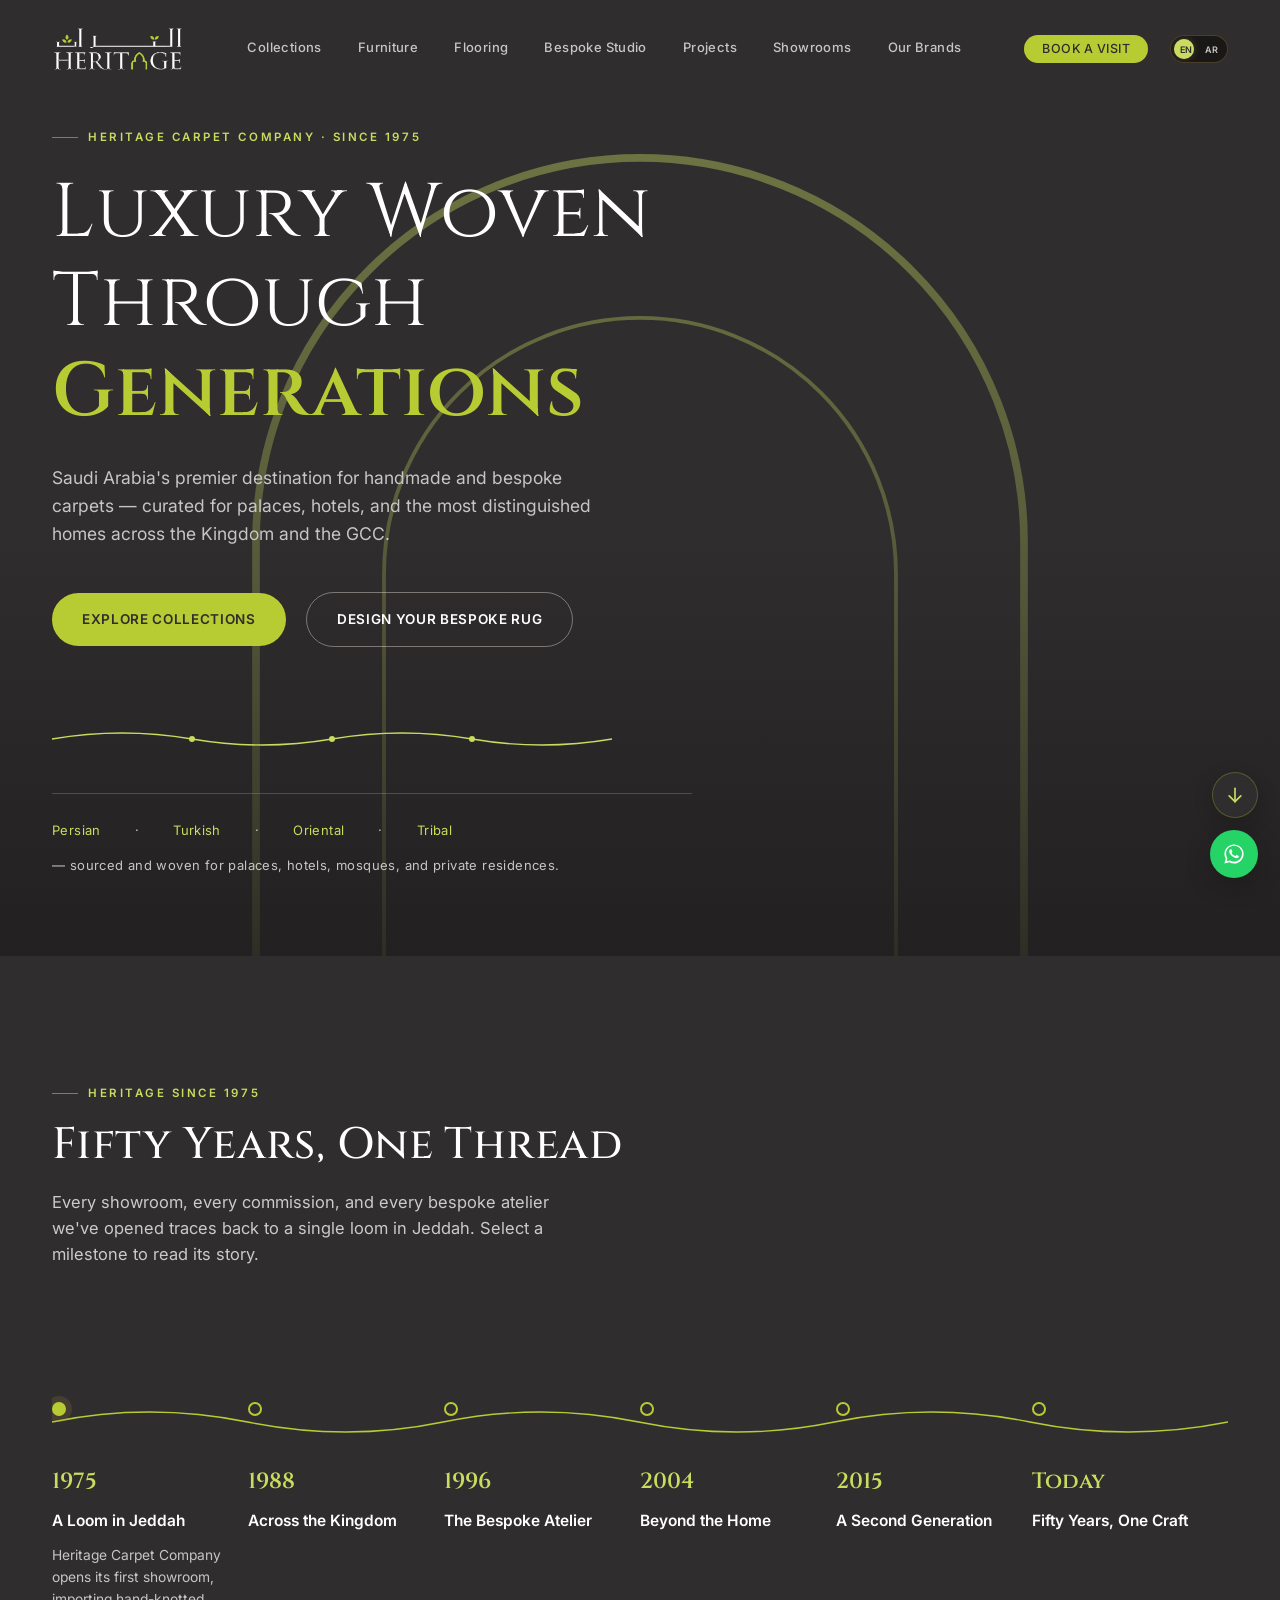
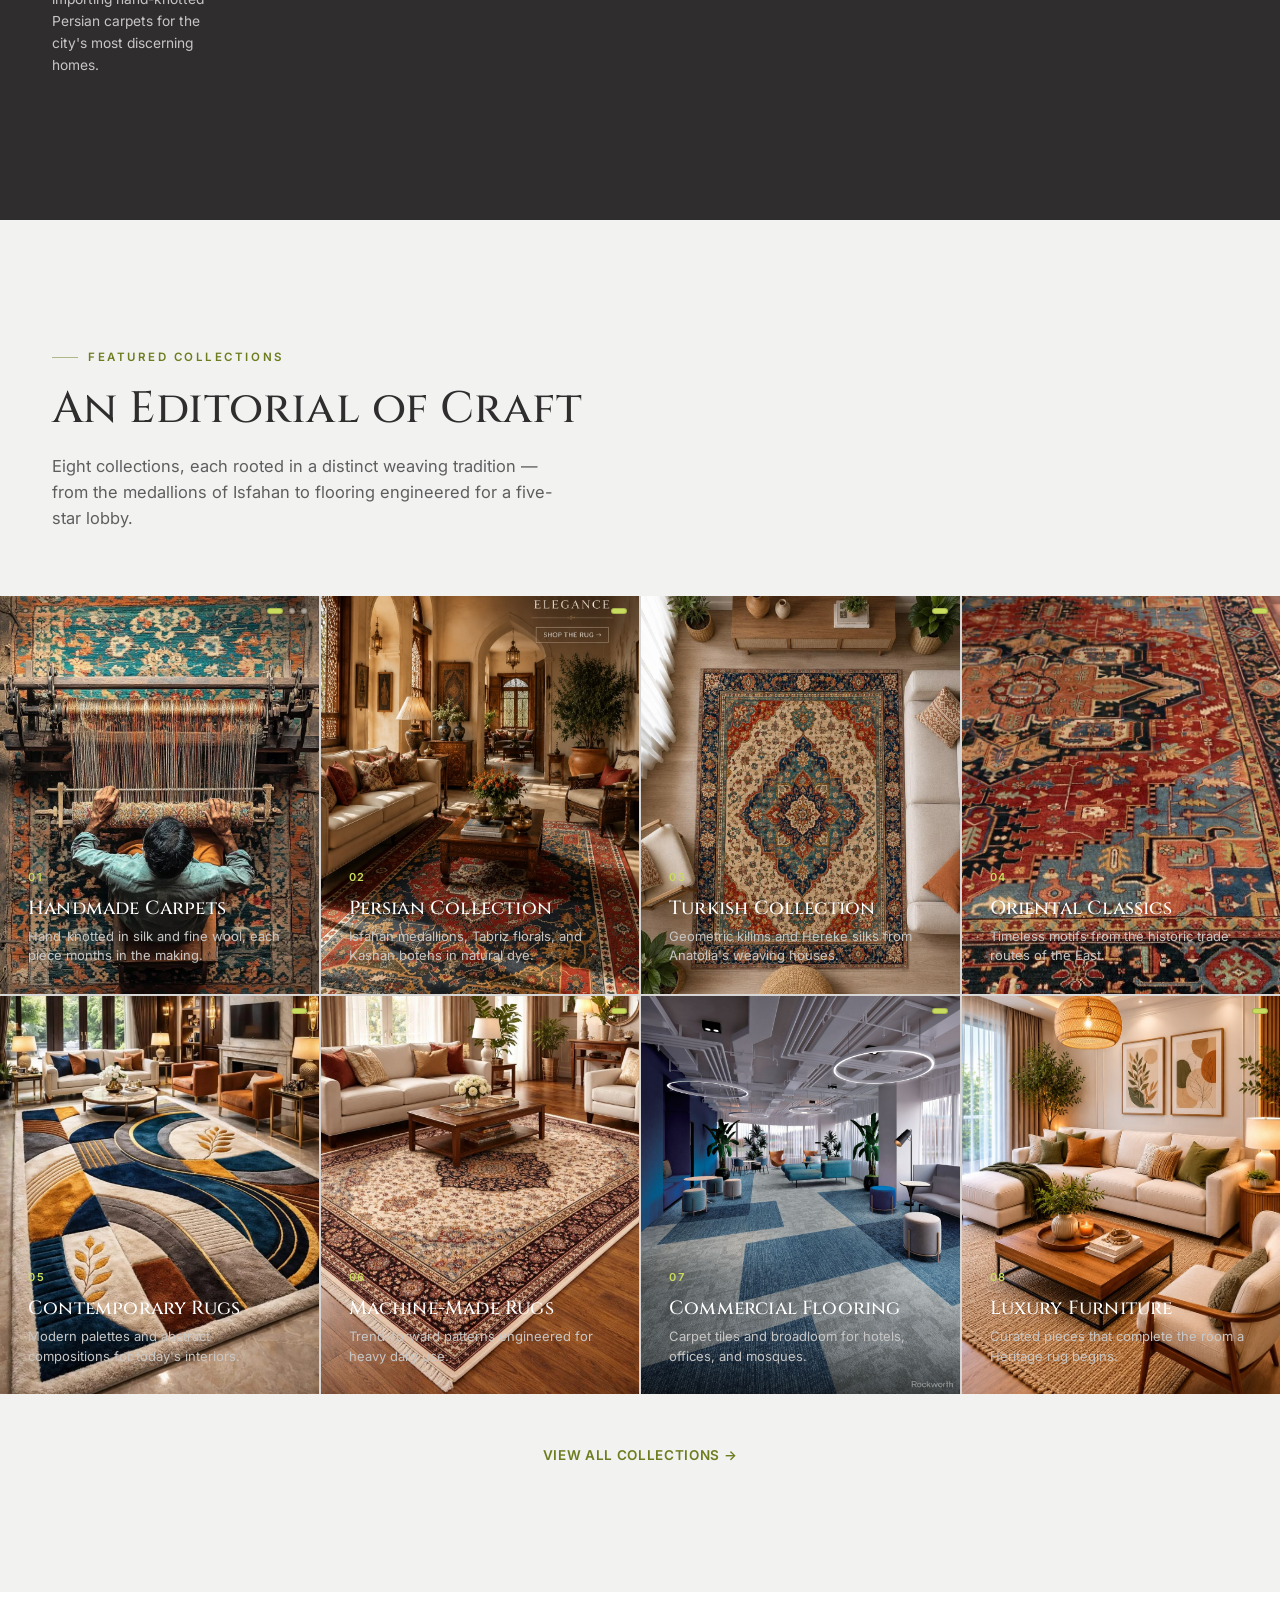
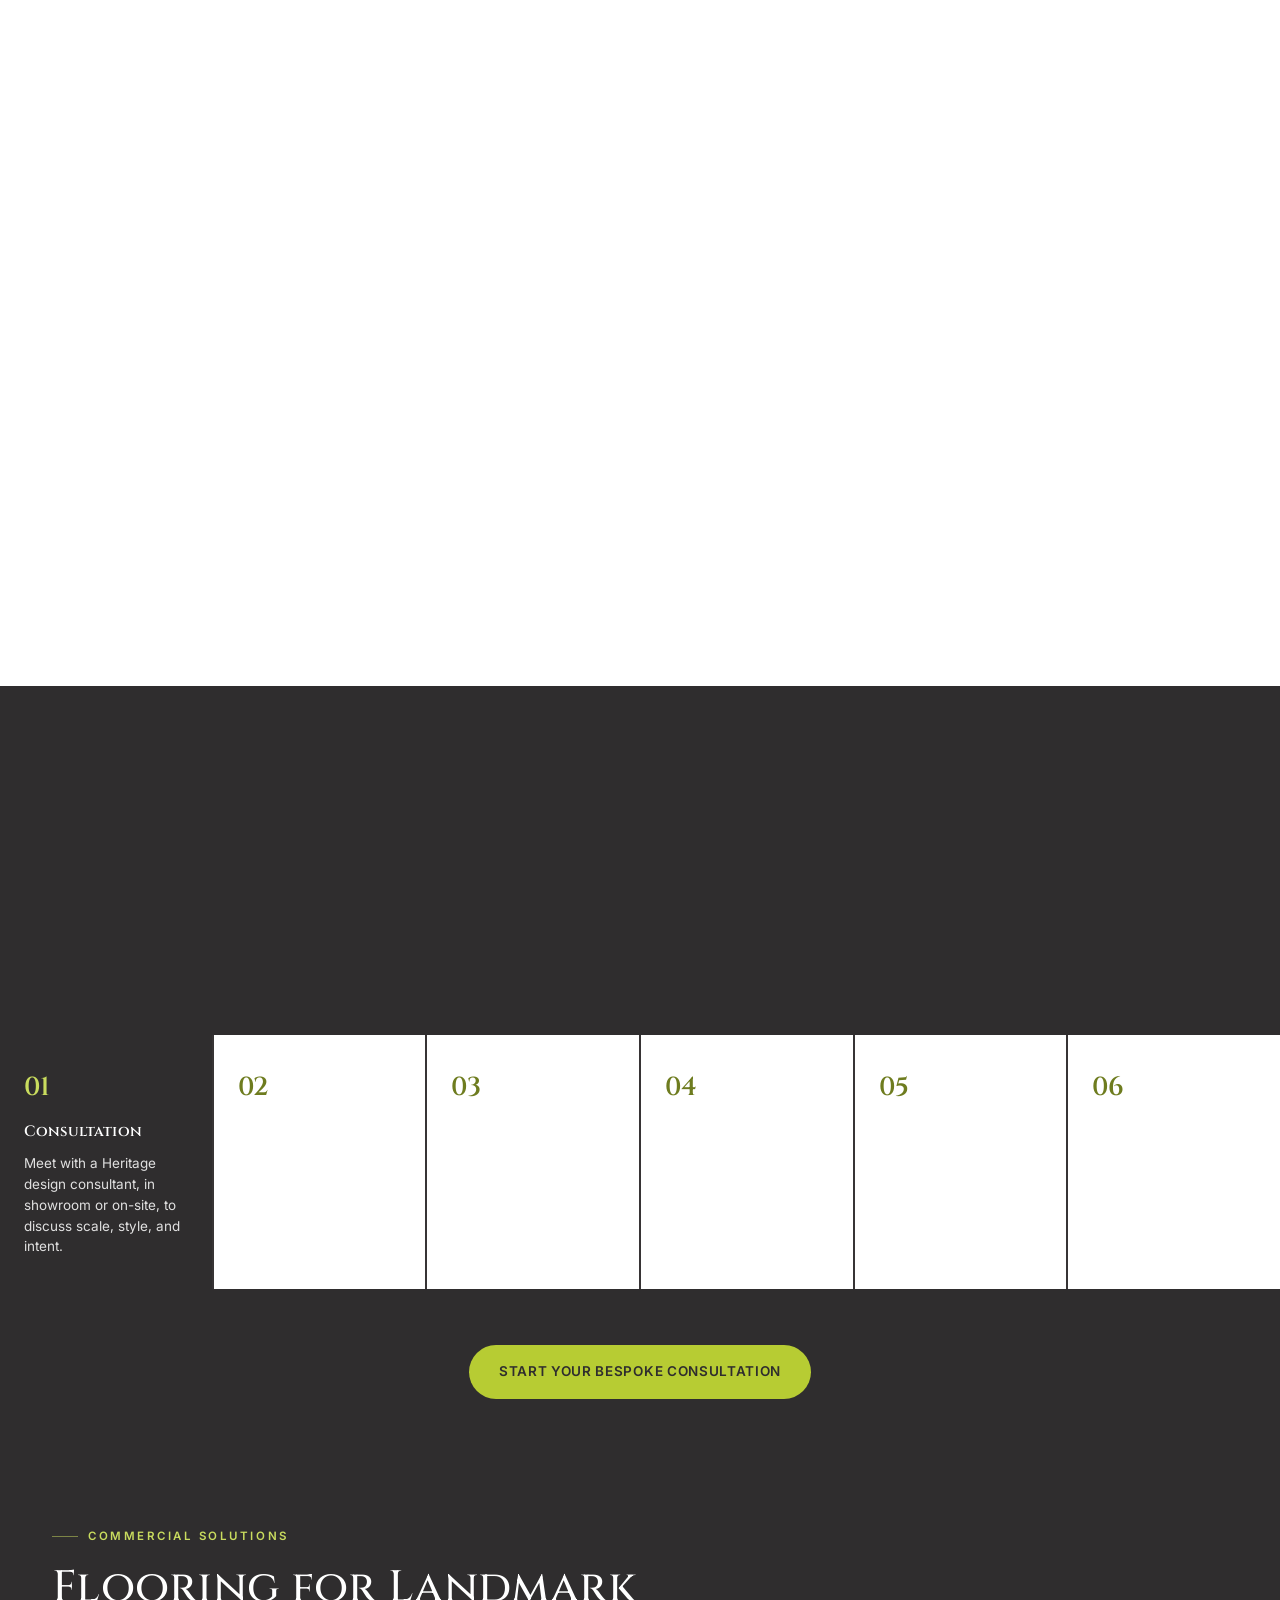
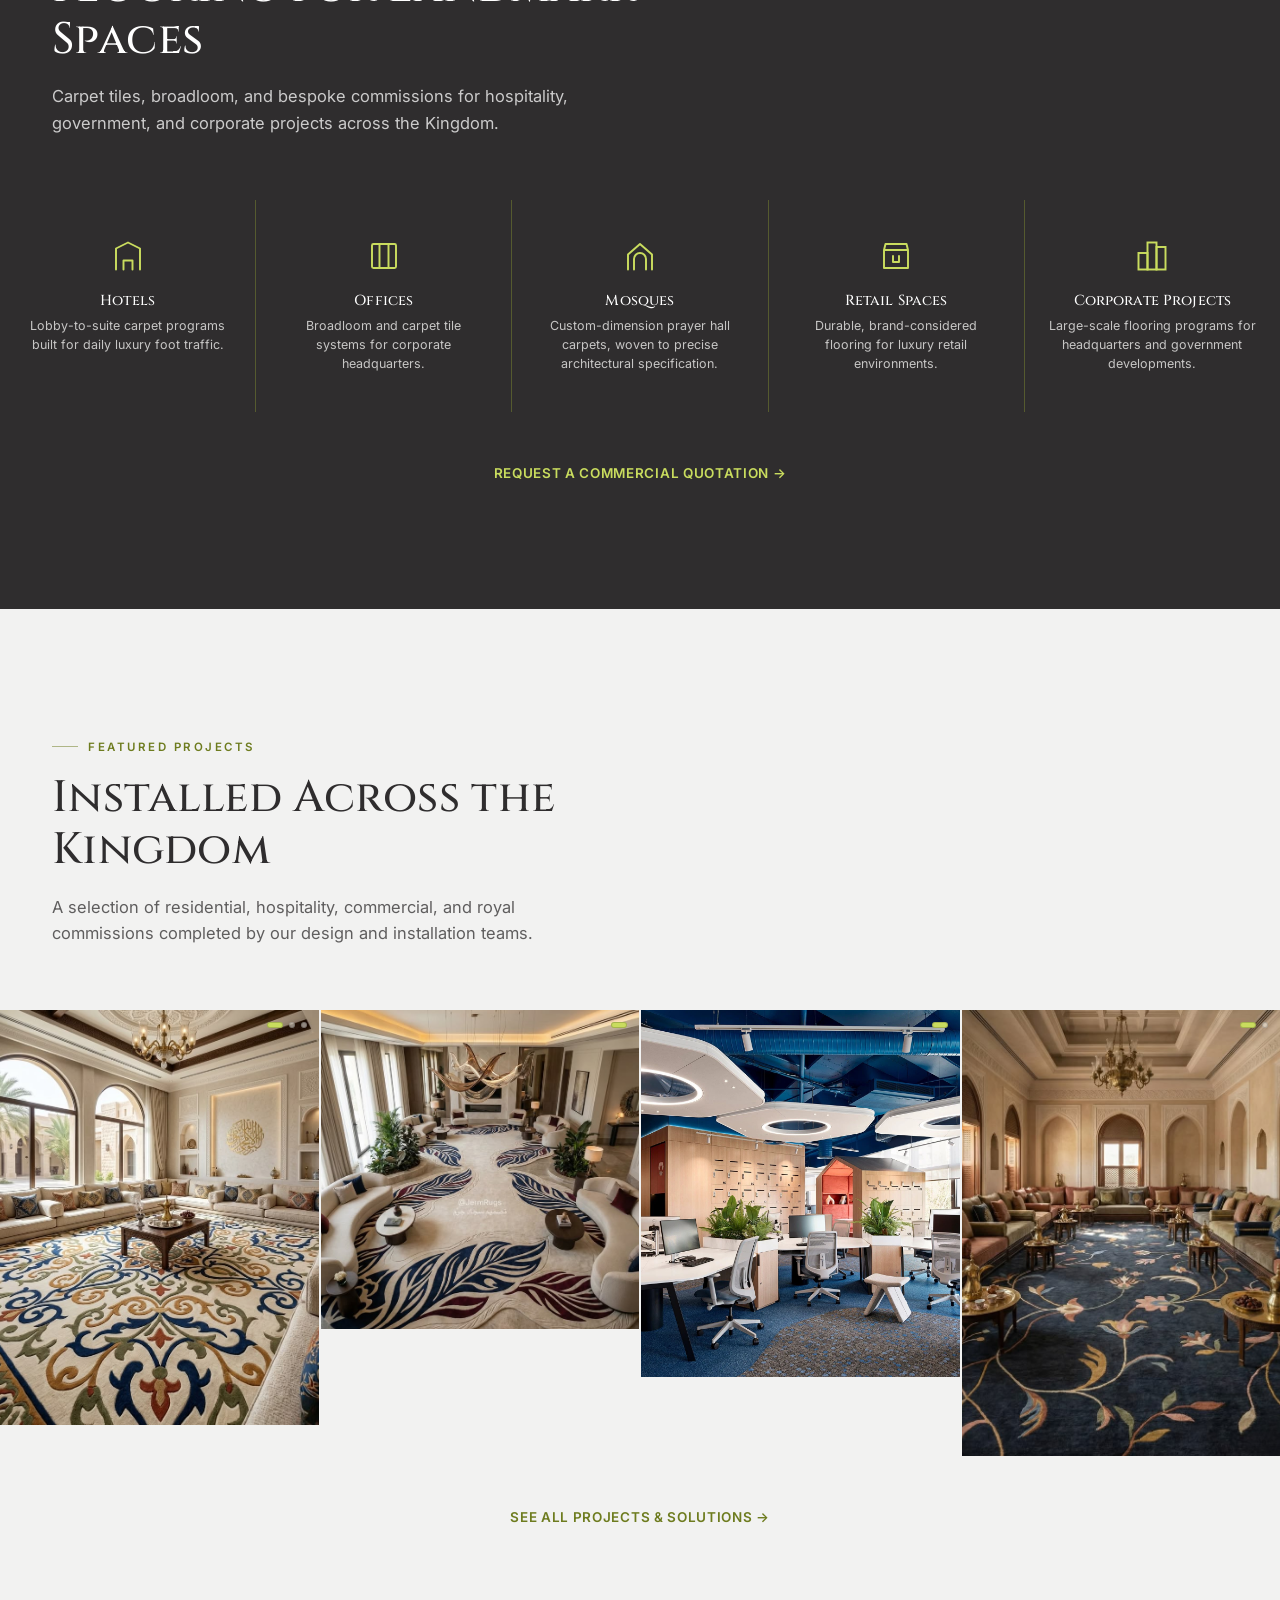
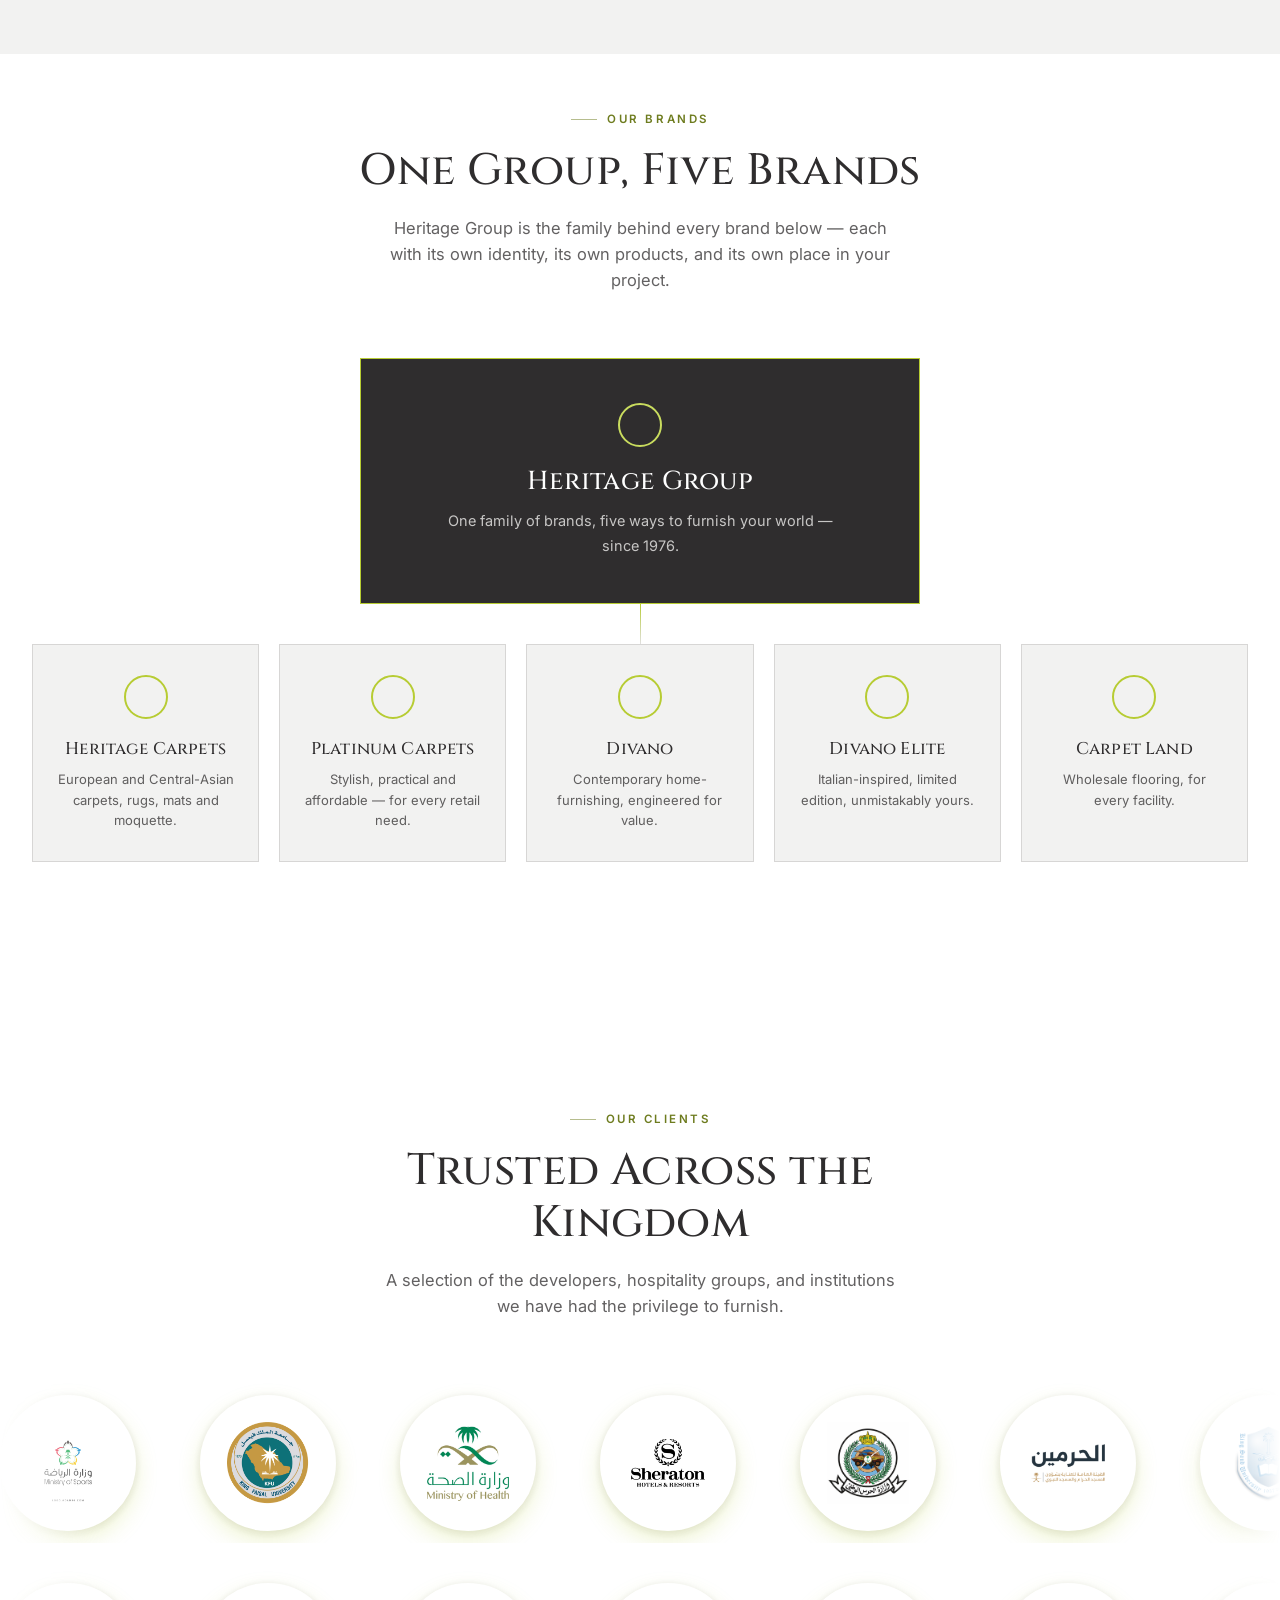
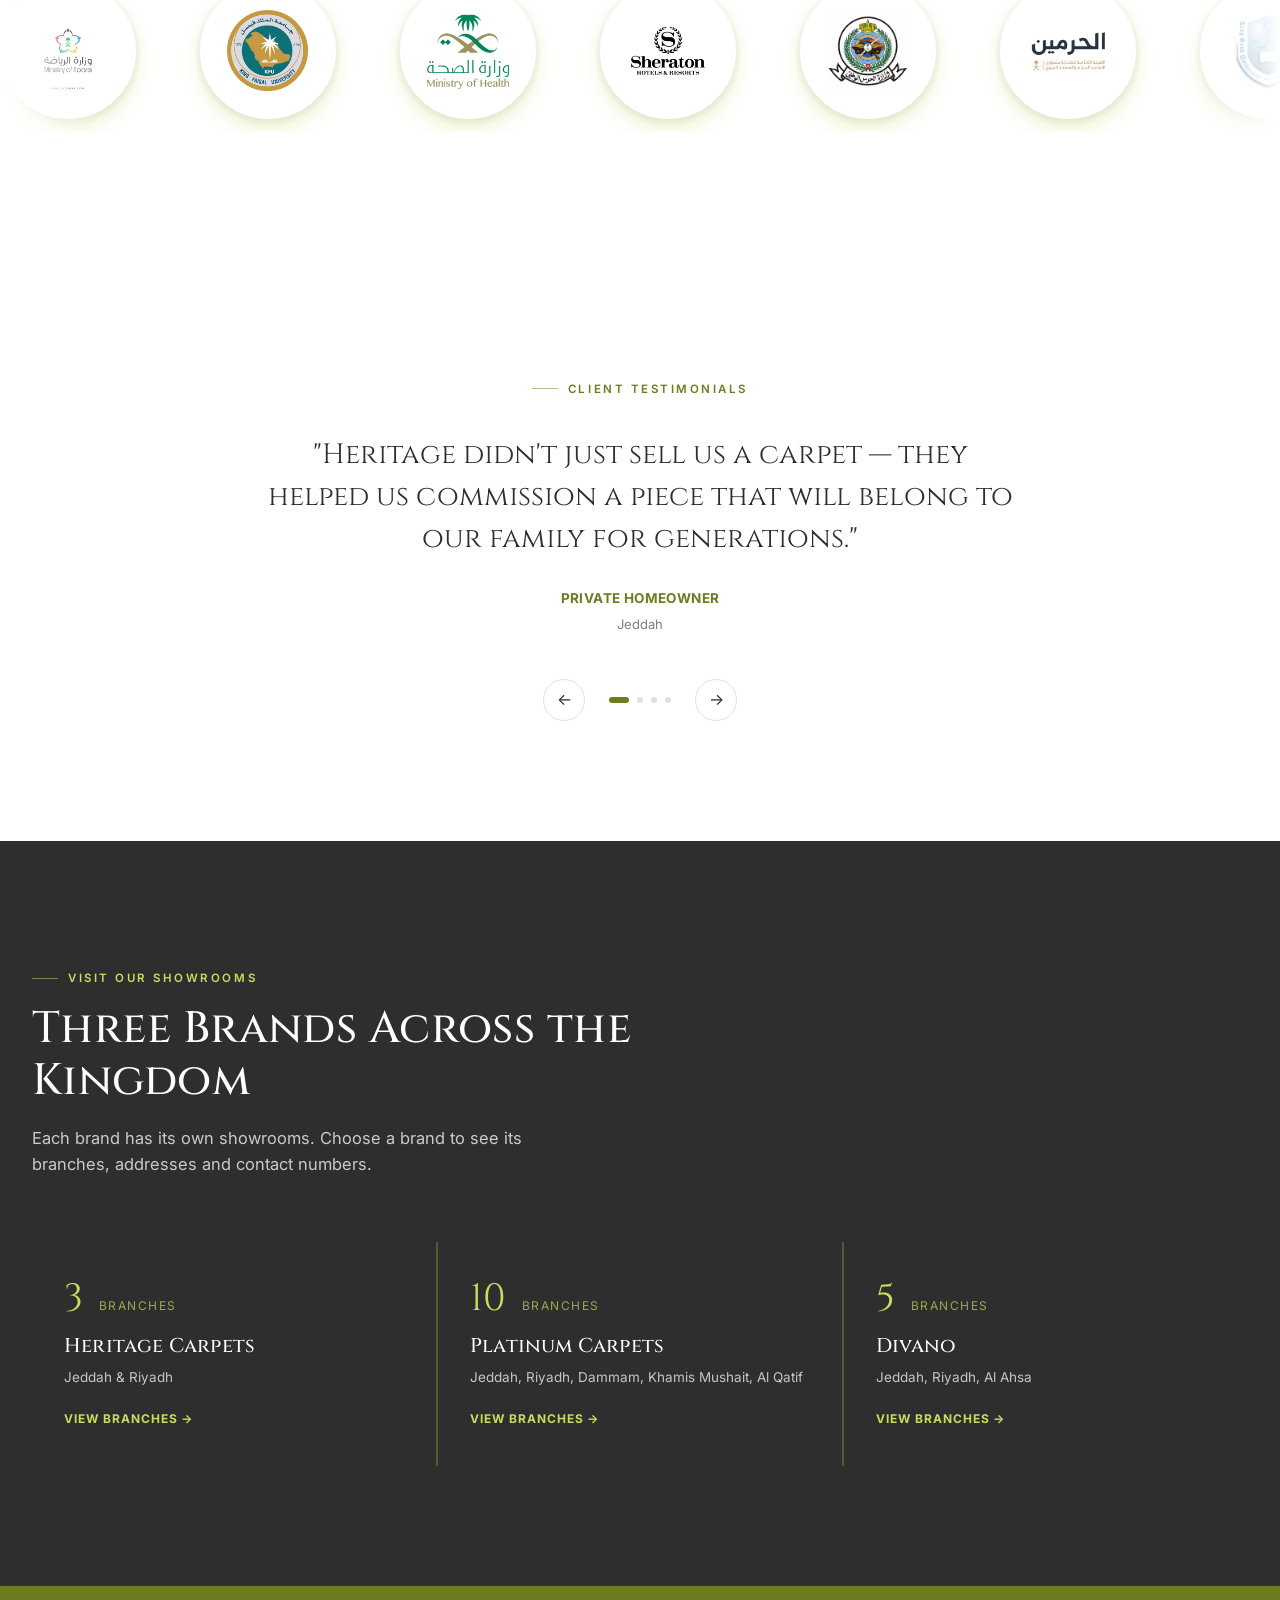
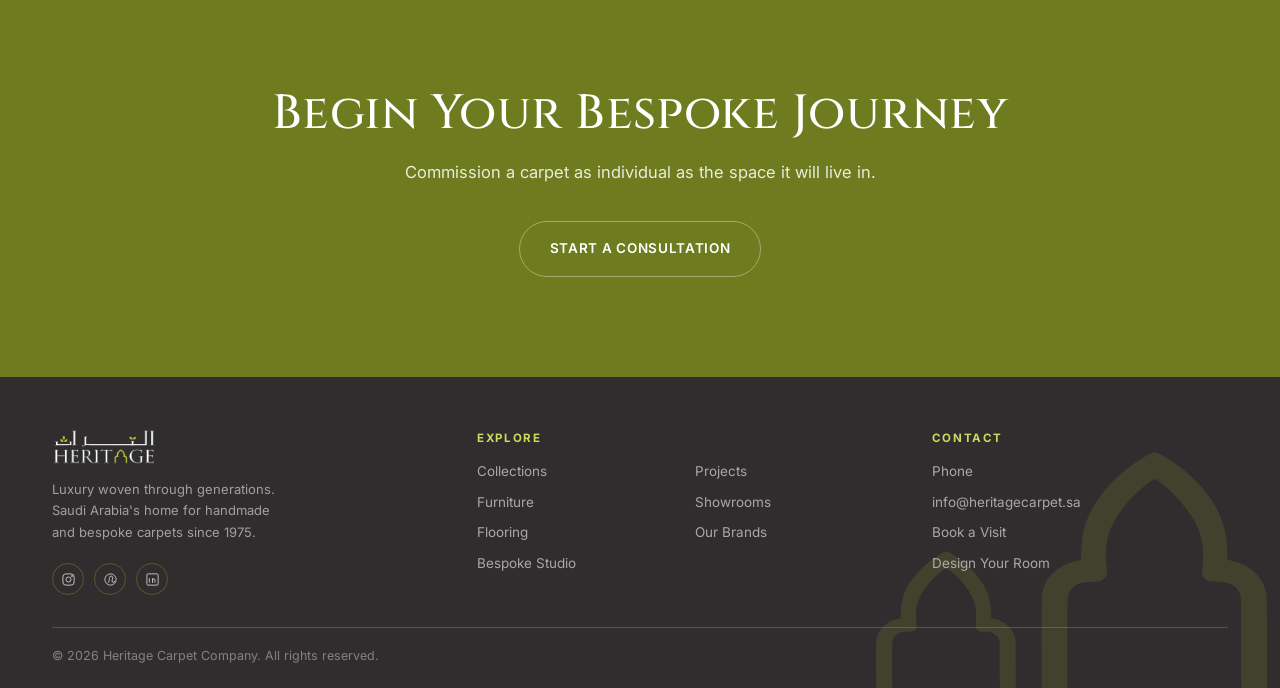
==== index.html @ cfc2ed75 "Add files via upload" ====
<!DOCTYPE html>
<html lang="en" dir="ltr" data-title-en="Heritage Carpet Company — Luxury Woven Through Generations" data-title-ar="شركة التراث للسجاد — فخامة منسوجة عبر الأجيال">
<head>
<meta charset="UTF-8">
<meta name="viewport" content="width=device-width, initial-scale=1.0">
<title>Heritage Carpet Company — Luxury Woven Through Generations</title>
<link rel="preconnect" href="https://fonts.googleapis.com">
<link rel="preconnect" href="https://fonts.gstatic.com" crossorigin>
<link href="https://fonts.googleapis.com/css2?family=Fraunces:ital,opsz,wght@0,9..144,300;0,9..144,400;0,9..144,500;0,9..144,600;1,9..144,400;1,9..144,500&family=Inter:wght@400;500;600;700&family=Amiri:wght@400;700&family=Tajawal:wght@400;500;700;800&display=swap" rel="stylesheet">
<link rel="stylesheet" href="css/style.css">
</head>
<body>

<div class="lang-block" data-lang="en" dir="ltr">
<!-- ============ NAV ============ -->
<nav class="nav" data-role="nav">
  <div class="container">
    <a href="index.html" class="nav-logo">
      <img class="logo-img" src="Assets/Heritage.png" alt="Heritage Carpet Company"><span class="logo-fallback-text">Heritage</span>
    </a>
    <div class="nav-links">
      <a href="collections.html">Collections</a>
      <a href="furniture.html">Furniture</a>
      <a href="flooring.html">Flooring</a>
      <a href="bespoke.html">Bespoke Studio</a>
      <a href="projects.html">Projects</a>
      <a href="locations.html">Showrooms</a>
      <a href="brands.html">Our Brands</a>
    </div>
    <div class="nav-right">
      <a href="visit.html" class="btn btn-fill nav-cta">Book a Visit</a>
      <button type="button" class="lang-toggle" data-lang-switch aria-label="Switch language"><span class="lang-option lang-en">EN</span><span class="lang-option lang-ar">AR</span><span class="lang-indicator"></span></button>
      <button class="hamburger" data-role="hamburger" aria-label="Menu"><span></span><span></span><span></span></button>
    </div>
  </div>
</nav>

<div class="mobile-menu" data-role="mobile-menu">
  <a href="collections.html">Collections</a>
  <a href="furniture.html">Furniture</a>
  <a href="flooring.html">Flooring</a>
  <a href="bespoke.html">Bespoke Studio</a>
  <a href="projects.html">Projects</a>
  <a href="locations.html">Showrooms</a>
  <a href="brands.html">Our Brands</a>
  <a href="visit.html" class="menu-cta">Book a Visit</a>
</div>

<!-- ============ HERO ============ -->
<header class="hero">
  <div class="hero-photo" data-role="hero-video"></div>
  <div class="hero-scrim"></div>
  <div class="hero-motif">
    <svg viewBox="0 0 400 400" fill="none">
      <circle cx="200" cy="200" r="190" stroke="#D4B876" stroke-width="0.6"/>
      <circle cx="200" cy="200" r="150" stroke="#D4B876" stroke-width="0.6"/>
      <circle cx="200" cy="200" r="110" stroke="#D4B876" stroke-width="1"/>
      <circle cx="200" cy="200" r="70" stroke="#D4B876" stroke-width="0.6"/>
      <g stroke="#D4B876" stroke-width="0.6">
        <path d="M200 10v380M10 200h380M56 56l288 288M344 56L56 344"/>
      </g>
      <path d="M200 130l30 70-30 70-30-70z" stroke="#B08D46" stroke-width="1.4"/>
    </svg>
  </div>
  <div class="container">
    <div class="hero-content">
      <div class="eyebrow on-dark">Heritage Carpet Company · Since 1975</div>
      <h1>Luxury Woven<br>Through <em>Generations</em></h1>
      <p>Saudi Arabia's premier destination for handmade and bespoke carpets — curated for palaces, hotels, and the most distinguished homes across the Kingdom and the GCC.</p>
      <div class="hero-ctas">
        <a href="collections.html" class="btn btn-fill">Explore Collections</a>
        <a href="bespoke.html" class="btn btn-outline">Design Your Bespoke Rug</a>
      <!--  <a href="#showrooms-en" class="btn-text">Book a Showroom Visit →</a> -->
      </div>
      <div class="hero-thread" aria-hidden="true">
        <svg viewBox="0 0 560 24" preserveAspectRatio="none">
          <path d="M0 12 Q 70 0, 140 12 T 280 12 T 420 12 T 560 12"/>
          <circle cx="140" cy="12" r="3" style="animation-delay:2.2s"/>
          <circle cx="280" cy="12" r="3" style="animation-delay:2.5s"/>
          <circle cx="420" cy="12" r="3" style="animation-delay:2.8s"/>
        </svg>
      </div>
      <div class="hero-strip">
        <span>Persian</span> · <span>Turkish</span> · <span>Oriental</span> · <span>Tribal</span> — sourced and woven for palaces, hotels, mosques, and private residences.
      </div>
    </div>
  </div>
</header>

<!-- ============ HERITAGE TIMELINE ============ -->
<section class="section on-dark" id="heritage-en">
  <div class="container">
    <div class="section-head">
      <div class="eyebrow on-dark">Heritage Since 1975</div>
      <h2>Fifty Years, One Thread</h2>
      <p>Every showroom, every commission, and every bespoke atelier we've opened traces back to a single loom in Jeddah. Select a milestone to read its story.</p>
    </div>
    <div class="timeline-wrap">
      <div class="timeline">
        <div class="timeline-track">
          <svg viewBox="0 0 920 52" preserveAspectRatio="none"><path d="M0 26 Q 76 6, 153 26 T 306 26 T 459 26 T 612 26 T 765 26 T 920 26"/></svg>
        </div>
        <div class="timeline-item active" data-i="0">
          <span class="timeline-dot"></span>
          <div class="timeline-year">1975</div>
          <div class="timeline-title">A Loom in Jeddah</div>
          <div class="timeline-desc">Heritage Carpet Company opens its first showroom, importing hand-knotted Persian carpets for the city's most discerning homes.</div>
        </div>
        <div class="timeline-item" data-i="1">
          <span class="timeline-dot"></span>
          <div class="timeline-year">1988</div>
          <div class="timeline-title">Across the Kingdom</div>
          <div class="timeline-desc">New showrooms open in Riyadh, bringing Heritage's curated collections to the capital and its growing design community.</div>
        </div>
        <div class="timeline-item" data-i="2">
          <span class="timeline-dot"></span>
          <div class="timeline-year">1996</div>
          <div class="timeline-title">The Bespoke Atelier</div>
          <div class="timeline-desc">Heritage introduces made-to-order weaving — clients can now commission carpets to their own dimensions, palette, and pattern.</div>
        </div>
        <div class="timeline-item" data-i="3">
          <span class="timeline-dot"></span>
          <div class="timeline-year">2004</div>
          <div class="timeline-title">Beyond the Home</div>
          <div class="timeline-desc">Heritage begins outfitting hotels, mosques, and corporate headquarters with commercial-grade flooring solutions.</div>
        </div>
        <div class="timeline-item" data-i="4">
          <span class="timeline-dot"></span>
          <div class="timeline-year">2015</div>
          <div class="timeline-title">A Second Generation</div>
          <div class="timeline-desc">Leadership passes to the founder's children, carrying the atelier's craft into contemporary design.</div>
        </div>
        <div class="timeline-item" data-i="5">
          <span class="timeline-dot"></span>
          <div class="timeline-year">Today</div>
          <div class="timeline-title">Fifty Years, One Craft</div>
          <div class="timeline-desc">Heritage continues to source, curate, and weave for homes and landmarks across Saudi Arabia and the GCC.</div>
        </div>
      </div>
    </div>
  </div>
</section>

<!-- ============ FEATURED COLLECTIONS ============ -->
<section class="section">
  <div class="container">
    <div class="section-head">
      <div class="eyebrow on-light">Featured Collections</div>
      <h2>An Editorial of Craft</h2>
      <p>Eight collections, each rooted in a distinct weaving tradition — from the medallions of Isfahan to flooring engineered for a five-star lobby.</p>
    </div>
  </div>
  <div class="collections-grid reveal" data-role="collections-grid"></div>
  <div class="container">
    <div style="margin-top:48px;text-align:center;">
      <a href="collections.html" class="btn-text" style="color:var(--madder);">View All Collections →</a>
    </div>
  </div>
</section>

<!-- ============ ART OF CRAFTSMANSHIP ============ -->
<section class="section on-parchment2">
  <div class="container">
    <div class="craft">
      <div class="craft-text reveal">
        <div class="eyebrow on-light">The Art of Craftsmanship</div>
        <h2>Every Knot, By Hand</h2>
        <p>A single Heritage carpet can take a master weaver eight months to a year to complete — tying, by hand, more knots than most looms will ever count.</p>
        <p>We source silk from Fars province, wool sheared at altitude for its tight, lanolin-rich fiber, and dyes drawn from madder root, indigo, and pomegranate skin — the same palette weavers have used for centuries.</p>
        <p>Knot density, the true measure of a carpet's fineness, is counted in knots per square inch. The finer the knot, the more detail a weaver can render — and the longer the piece takes to complete.</p>
      </div>
      <div class="craft-diagram reveal">
        <svg viewBox="0 0 400 320" fill="none">
          <rect x="20" y="20" width="360" height="280" stroke="#4A3F33" stroke-width="1"/>
          <g stroke="#B08D46" stroke-width="0.6" opacity="0.7">
            <line x1="60" y1="20" x2="60" y2="300"/><line x1="110" y1="20" x2="110" y2="300"/>
            <line x1="160" y1="20" x2="160" y2="300"/><line x1="210" y1="20" x2="210" y2="300"/>
            <line x1="260" y1="20" x2="260" y2="300"/><line x1="310" y1="20" x2="310" y2="300"/>
            <line x1="360" y1="20" x2="360" y2="300"/>
          </g>
          <g stroke="#D4B876" stroke-width="1.4">
            <path d="M20 60h360M20 100h360M20 140h360M20 180h360M20 220h360M20 260h360"/>
          </g>
          <g fill="#7A2E27">
            <circle cx="85" cy="80" r="4"/><circle cx="135" cy="80" r="4"/><circle cx="185" cy="80" r="4"/>
            <circle cx="85" cy="120" r="4"/><circle cx="135" cy="120" r="4"/><circle cx="185" cy="120" r="4"/>
            <circle cx="235" cy="80" r="4"/><circle cx="285" cy="80" r="4"/><circle cx="235" cy="120" r="4"/><circle cx="285" cy="120" r="4"/>
          </g>
        </svg>
        <div class="craft-label" style="top:36px;inset-inline-start:80px;">Warp</div>
        <div class="craft-label" style="top:96px;inset-inline-start:200px;">Weft</div>
        <div class="craft-label" style="top:150px;inset-inline-start:80px;">Knot</div>
        <div class="craft-label" style="top:260px;inset-inline-start:200px;">Selvedge</div>
      </div>
    </div>
  </div>
</section>

<!-- ============ BESPOKE JOURNEY ============ -->
<section class="section on-dark">
  <div class="container">
    <div class="section-head">
      <div class="eyebrow on-dark">Bespoke Design Studio</div>
      <h2>Commission a Piece of Art</h2>
      <p>From first consultation to installation, the bespoke journey is guided by a Heritage design consultant at every stage.</p>
    </div>
  </div>
  <div class="journey reveal" data-role="journey"></div>
  <div class="container">
    <div style="margin-top:56px;text-align:center;">
      <a href="bespoke.html" class="btn btn-fill">Start Your Bespoke Consultation</a>
    </div>
  </div>
</section>

<!-- ============ COMMERCIAL SOLUTIONS ============ -->
<section class="section on-dark" id="commercial-en" style="padding-top:0;">
  <div class="container">
    <div class="section-head">
      <div class="eyebrow on-dark">Commercial Solutions</div>
      <h2>Flooring for Landmark Spaces</h2>
      <p>Carpet tiles, broadloom, and bespoke commissions for hospitality, government, and corporate projects across the Kingdom.</p>
    </div>
  </div>
  <div class="commercial-grid reveal" data-role="commercial-grid"></div>
  <div class="container">
    <div style="margin-top:48px;text-align:center;">
      <a href="projects.html#project-enquiry-en" class="btn-text" style="color:var(--brass-light);">Request a Commercial Quotation →</a>
    </div>
  </div>
</section>

<!-- ============ FEATURED PROJECTS ============ -->
<section class="section">
  <div class="container">
    <div class="section-head">
      <div class="eyebrow on-light">Featured Projects</div>
      <h2>Installed Across the Kingdom</h2>
      <p>A selection of residential, hospitality, commercial, and royal commissions completed by our design and installation teams.</p>
    </div>
  </div>
  <div class="projects-grid reveal" data-role="projects-grid"></div>
  <div class="container">
    <div style="margin-top:48px;text-align:center;">
      <a href="projects.html" class="btn-text" style="color:var(--madder);">See All Projects &amp; Solutions &rarr;</a>
    </div>
  </div>
</section>

<!-- ============ OUR BRANDS ============ -->
<section class="section on-parchment2 brands-section">
  <div class="container-wide">
    <div class="section-head center">
      <div class="eyebrow on-light">Our Brands</div>
      <h2>One Group, Five Brands</h2>
      <p>Heritage Group is the family behind every brand below — each with its own identity, its own products, and its own place in your project.</p>
    </div>
    <div class="brand-hierarchy" data-role="brand-hierarchy"></div>
  </div>
</section>

<!-- ============ OUR CLIENTS ============ -->
<section class="section on-parchment2 clients-section">
  <div class="container-wide">
    <div class="section-head center">
      <div class="eyebrow on-light">Our Clients</div>
      <h2>Trusted Across the Kingdom</h2>
      <p>A selection of the developers, hospitality groups, and institutions we have had the privilege to furnish.</p>
    </div>
  </div>
  <div class="clients-marquee">
    <div class="clients-track" data-role="clients-track"></div>
  </div>
  <div class="clients-marquee" style="margin-top:28px;">
    <div class="clients-track clients-track-reverse" data-role="clients-track-2"></div>
  </div>
</section>

<!-- ============ TESTIMONIALS ============ -->
<section class="section on-parchment2">
  <div class="container">
    <div class="testi-wrap">
      <div class="eyebrow on-light" style="justify-content:center;">Client Testimonials</div>
      <div style="margin-top:36px;" data-role="testi-slides"></div>
      <div class="testi-controls">
        <button class="testi-arrow" data-role="testi-prev" aria-label="Previous">←</button>
        <div class="testi-dots" data-role="testi-dots"></div>
        <button class="testi-arrow" data-role="testi-next" aria-label="Next">→</button>
      </div>
    </div>
  </div>
</section>

<!-- ============ SHOWROOMS BY BRAND ============ -->
<section class="section on-dark" id="showrooms-en">
  <div class="container-wide">
    <div class="section-head">
      <div class="eyebrow on-dark">Visit Our Showrooms</div>
      <h2>Three Brands Across the Kingdom</h2>
      <p>Each brand has its own showrooms. Choose a brand to see its branches, addresses and contact numbers.</p>
    </div>
    <div class="showroom-brands">
      <a class="showroom-brand-card" href="locations.html?brand=heritage">
        <div class="sb-count">3 <span>branches</span></div>
        <h3>Heritage Carpets</h3>
        <div class="sb-cities">Jeddah & Riyadh</div>
        <div class="sb-link">View Branches &rarr;</div>
      </a>
      <a class="showroom-brand-card" href="locations.html?brand=platinum">
        <div class="sb-count">10 <span>branches</span></div>
        <h3>Platinum Carpets</h3>
        <div class="sb-cities">Jeddah, Riyadh, Dammam, Khamis Mushait, Al Qatif</div>
        <div class="sb-link">View Branches &rarr;</div>
      </a>
      <a class="showroom-brand-card" href="locations.html?brand=divano">
        <div class="sb-count">5 <span>branches</span></div>
        <h3>Divano</h3>
        <div class="sb-cities">Jeddah, Riyadh, Al Ahsa</div>
        <div class="sb-link">View Branches &rarr;</div>
      </a>
    </div>
  </div>
</section>

<!-- ============ CTA BAND ============ -->
<section class="cta-band">
  <div class="container">
    <h2>Begin Your Bespoke Journey</h2>
    <p>Commission a carpet as individual as the space it will live in.</p>
    <a href="bespoke.html" class="btn btn-outline">Start a Consultation</a>
  </div>
</section>

<!-- ============ FOOTER ============ -->
<footer>
  <div class="container">
    <div class="footer-top">
      <div class="footer-brand">
        <a href="index.html" class="nav-logo">
          <img class="logo-img" src="Assets/Heritage.png" alt="Heritage Carpet Company"><span class="logo-fallback-text">Heritage</span>
        </a>
        <p>Luxury woven through generations. Saudi Arabia's home for handmade and bespoke carpets since 1975.</p>
        <div class="footer-social">
          <a href="#" aria-label="Instagram"><svg viewBox="0 0 24 24" fill="none" stroke-width="1.5"><rect x="3" y="3" width="18" height="18" rx="5"/><circle cx="12" cy="12" r="4"/><circle cx="17.5" cy="6.5" r="1"/></svg></a>
          <a href="#" aria-label="Pinterest"><svg viewBox="0 0 24 24" fill="none" stroke-width="1.5"><circle cx="12" cy="12" r="9"/><path d="M9 17c1-4 1.5-6.5 1.5-8a2.5 2.5 0 015 0c0 2-1 4-1 5.5a2 2 0 004 0"/></svg></a>
          <a href="#" aria-label="LinkedIn"><svg viewBox="0 0 24 24" fill="none" stroke-width="1.5"><rect x="3" y="3" width="18" height="18" rx="2"/><path d="M7 10v7M7 7v.01M12 17v-4a2 2 0 014 0v4M12 17v-7"/></svg></a>
        </div>
      </div>
      <div class="footer-col">
        <h5>Explore</h5>
        <div class="footer-links-cols">
          <a href="collections.html">Collections</a>
          <a href="furniture.html">Furniture</a>
          <a href="flooring.html">Flooring</a>
          <a href="bespoke.html">Bespoke Studio</a>
          <a href="projects.html">Projects</a>
          <a href="locations.html">Showrooms</a>
          <a href="brands.html">Our Brands</a>
        </div>
      </div>
      <div class="footer-col">
        <h5>Contact</h5>
        <a href="tel:+966552144855">Phone</a>
        <a href="mailto:info@heritagecarpet.sa">info@heritagecarpet.sa</a>
        <a href="visit.html">Book a Visit</a>
        <a href="room.html">Design Your Room</a>
      </div>
    </div>
    <div class="footer-bottom">
      <span>© <span data-role="year"></span> Heritage Carpet Company. All rights reserved.</span>
    </div>
  </div>
</footer>

<!-- ============ WHATSAPP FLOATING BUTTON ============ -->
<a class="wa-float" href="https://wa.me/966552144855?text=Hello%20Heritage%20Carpet%20Company%2C%20I%27d%20like%20to%20ask%20about%20your%20collections." target="_blank" rel="noopener" aria-label="Chat with us on WhatsApp">
  <span class="wa-label">Chat with us</span>
  <svg viewBox="0 0 32 32" aria-hidden="true"><path d="M16.04 3.2c-7.06 0-12.8 5.74-12.8 12.8 0 2.26.6 4.47 1.73 6.42L3.2 28.8l6.55-1.71a12.74 12.74 0 006.29 1.64h.01c7.05 0 12.79-5.74 12.79-12.8 0-3.42-1.33-6.63-3.75-9.05a12.7 12.7 0 00-9.05-3.68zm0 23.03h-.01a10.6 10.6 0 01-5.4-1.48l-.39-.23-4.02 1.05 1.07-3.92-.25-.4a10.58 10.58 0 01-1.62-5.65c0-5.86 4.77-10.63 10.63-10.63 2.84 0 5.5 1.11 7.51 3.12a10.55 10.55 0 013.11 7.52c0 5.86-4.77 10.62-10.63 10.62zm5.83-7.96c-.32-.16-1.89-.93-2.18-1.04-.29-.11-.5-.16-.71.16-.21.32-.82 1.03-1 1.24-.19.21-.37.24-.69.08-.32-.16-1.35-.5-2.57-1.59-.95-.85-1.59-1.89-1.78-2.21-.19-.32-.02-.5.14-.66.14-.14.32-.37.48-.56.16-.19.21-.32.32-.53.11-.21.05-.4-.03-.56-.08-.16-.71-1.72-.98-2.35-.26-.62-.52-.54-.71-.55l-.61-.01c-.21 0-.56.08-.85.4-.29.32-1.11 1.09-1.11 2.65s1.14 3.07 1.3 3.28c.16.21 2.24 3.42 5.43 4.8.76.33 1.35.52 1.81.67.76.24 1.45.21 2 .13.61-.09 1.89-.77 2.15-1.52.27-.75.27-1.38.19-1.52-.08-.13-.29-.21-.61-.37z"/></svg>
</a>
</div>

<div class="lang-block" data-lang="ar" dir="rtl" hidden>
<!-- ============ NAV ============ -->
<nav class="nav" data-role="nav">
  <div class="container">
    <a href="index.html" class="nav-logo">
      <img class="logo-img" src="Assets/Heritage.png" alt="شركة التراث للسجاد"><span class="logo-fallback-text">التراث</span>
    </a>
    <div class="nav-links">
      <a href="collections.html">المجموعات</a>
      <a href="furniture.html">الأثاث</a>
      <a href="flooring.html">الأرضيات</a>
      <a href="bespoke.html">التصميم الحصري</a>
      <a href="projects.html">المشاريع</a>
      <a href="locations.html">صالات العرض</a>
      <a href="brands.html">علاماتنا التجارية</a>
    </div>
    <div class="nav-right">
      <a href="visit.html" class="btn btn-fill nav-cta">احجز زيارة</a>
      <button type="button" class="lang-toggle" data-lang-switch aria-label="Switch language"><span class="lang-option lang-en">EN</span><span class="lang-option lang-ar">AR</span><span class="lang-indicator"></span></button>
      <button class="hamburger" data-role="hamburger" aria-label="القائمة"><span></span><span></span><span></span></button>
    </div>
  </div>
</nav>

<div class="mobile-menu" data-role="mobile-menu">
  <a href="collections.html">المجموعات</a>
  <a href="furniture.html">الأثاث</a>
  <a href="flooring.html">الأرضيات</a>
  <a href="bespoke.html">التصميم الحصري</a>
  <a href="projects.html">المشاريع</a>
  <a href="locations.html">صالات العرض</a>
  <a href="brands.html">علاماتنا التجارية</a>
  <a href="visit.html" class="menu-cta">احجز زيارة</a>
</div>

<!-- ============ HERO ============ -->
<header class="hero">
  <div class="hero-photo" data-role="hero-video"></div>
  <div class="hero-scrim"></div>
  <div class="hero-motif">
    <svg viewBox="0 0 400 400" fill="none">
      <circle cx="200" cy="200" r="190" stroke="#D4B876" stroke-width="0.6"/>
      <circle cx="200" cy="200" r="150" stroke="#D4B876" stroke-width="0.6"/>
      <circle cx="200" cy="200" r="110" stroke="#D4B876" stroke-width="1"/>
      <circle cx="200" cy="200" r="70" stroke="#D4B876" stroke-width="0.6"/>
      <g stroke="#D4B876" stroke-width="0.6">
        <path d="M200 10v380M10 200h380M56 56l288 288M344 56L56 344"/>
      </g>
      <path d="M200 130l30 70-30 70-30-70z" stroke="#B08D46" stroke-width="1.4"/>
    </svg>
  </div>
  <div class="container">
    <div class="hero-content">
      <div class="eyebrow on-dark">شركة التراث للسجاد · منذ 1975</div>
      <h1>فخامة منسوجة<br>عبر <em>الأجيال</em></h1>
      <p>الوجهة الأولى في المملكة العربية السعودية للسجاد اليدوي والمصمم خصيصًا — منتقى بعناية للقصور والفنادق وأرقى المنازل في أنحاء المملكة ودول الخليج.</p>
      <div class="hero-ctas">
        <a href="collections.html" class="btn btn-fill">استكشف المجموعات</a>
        <a href="bespoke.html" class="btn btn-outline">صمم سجادتك الخاصة</a>
        <a href="#showrooms-ar" class="btn-text">احجز زيارة لصالة العرض ←</a>
      </div>
      <div class="hero-thread" aria-hidden="true">
        <svg viewBox="0 0 560 24" preserveAspectRatio="none">
          <path d="M0 12 Q 70 0, 140 12 T 280 12 T 420 12 T 560 12"/>
          <circle cx="140" cy="12" r="3" style="animation-delay:2.2s"/>
          <circle cx="280" cy="12" r="3" style="animation-delay:2.5s"/>
          <circle cx="420" cy="12" r="3" style="animation-delay:2.8s"/>
        </svg>
      </div>
      <div class="hero-strip">
        <span>فارسي</span> · <span>تركي</span> · <span>شرقي</span> · <span>قبلي</span> — يُستقدم ويُنسج للقصور والفنادق والمساجد والمنازل الخاصة.
      </div>
    </div>
  </div>
</header>

<!-- ============ HERITAGE TIMELINE ============ -->
<section class="section on-dark" id="heritage-ar">
  <div class="container">
    <div class="section-head">
      <div class="eyebrow on-dark">تراثنا منذ 1975</div>
      <h2>خمسون عامًا، خيط واحد</h2>
      <p>كل صالة عرض، وكل طلب تفصيل، وكل أطلييه حصري افتتحناه يعود أصله إلى نول واحد في جدة. اختر محطة زمنية لتقرأ قصتها.</p>
    </div>
    <div class="timeline-wrap">
      <div class="timeline">
        <div class="timeline-track">
          <svg viewBox="0 0 920 52" preserveAspectRatio="none"><path d="M0 26 Q 76 6, 153 26 T 306 26 T 459 26 T 612 26 T 765 26 T 920 26"/></svg>
        </div>
        <div class="timeline-item active" data-i="0">
          <span class="timeline-dot"></span>
          <div class="timeline-year">1975</div>
          <div class="timeline-title">نول في جدة</div>
          <div class="timeline-desc">تفتتح شركة التراث للسجاد أول صالة عرض لها، مستوردةً السجاد الفارسي المصنوع يدويًا لأرقى المنازل في المدينة.</div>
        </div>
        <div class="timeline-item" data-i="1">
          <span class="timeline-dot"></span>
          <div class="timeline-year">1988</div>
          <div class="timeline-title">عبر ربوع المملكة</div>
          <div class="timeline-desc">تفتتح صالات عرض جديدة في الرياض، لتصل مجموعات التراث المنتقاة إلى العاصمة ومجتمعها التصميمي المتنامي.</div>
        </div>
        <div class="timeline-item" data-i="2">
          <span class="timeline-dot"></span>
          <div class="timeline-year">1996</div>
          <div class="timeline-title">أطلييه التصميم الحصري</div>
          <div class="timeline-desc">تطلق التراث خدمة النسج حسب الطلب، لتتيح للعملاء تفصيل سجاد بأبعادهم وألوانهم وأنماطهم الخاصة.</div>
        </div>
        <div class="timeline-item" data-i="3">
          <span class="timeline-dot"></span>
          <div class="timeline-year">2004</div>
          <div class="timeline-title">أبعد من المنزل</div>
          <div class="timeline-desc">تبدأ التراث بتجهيز الفنادق والمساجد والمقار المؤسسية بحلول أرضيات تجارية متخصصة.</div>
        </div>
        <div class="timeline-item" data-i="4">
          <span class="timeline-dot"></span>
          <div class="timeline-year">2015</div>
          <div class="timeline-title">جيل ثانٍ</div>
          <div class="timeline-desc">تنتقل القيادة إلى أبناء المؤسس، حاملين حرفة الأطلييه إلى آفاق التصميم المعاصر.</div>
        </div>
        <div class="timeline-item" data-i="5">
          <span class="timeline-dot"></span>
          <div class="timeline-year">اليوم</div>
          <div class="timeline-title">خمسون عامًا، حرفة واحدة</div>
          <div class="timeline-desc">تواصل التراث استقدام وتنسيق ونسج السجاد للمنازل والمعالم في أنحاء المملكة ودول الخليج.</div>
        </div>
      </div>
    </div>
  </div>
</section>

<!-- ============ FEATURED COLLECTIONS ============ -->
<section class="section">
  <div class="container">
    <div class="section-head">
      <div class="eyebrow on-light">مجموعات مختارة</div>
      <h2>معرض من الحِرفية</h2>
      <p>ثماني مجموعات، لكل منها جذور في تقليد نسج مختلف — من ميداليات أصفهان إلى أرضيات مصممة لبهو فندق خمس نجوم.</p>
    </div>
  </div>
  <div class="collections-grid reveal" data-role="collections-grid"></div>
  <div class="container">
    <div style="margin-top:48px;text-align:center;">
      <a href="collections.html" class="btn-text" style="color:var(--madder);">عرض جميع المجموعات ←</a>
    </div>
  </div>
</section>

<!-- ============ ART OF CRAFTSMANSHIP ============ -->
<section class="section on-parchment2">
  <div class="container">
    <div class="craft">
      <div class="craft-text reveal">
        <div class="eyebrow on-light">فن الحرفية</div>
        <h2>كل عقدة تُصنع باليد</h2>
        <p>قد تستغرق سجادة واحدة من التراث ما بين ثمانية أشهر وعام كامل لإتمامها على يد حائك ماهر، يعقد بيده عقدًا يفوق عدده ما قد يحصيه أي نول آلي.</p>
        <p>نستقدم الحرير من إقليم فارس، والصوف المجزوز من المرتفعات لكثافة أليافه الغنية بمادة اللانولين، والأصباغ المستخلصة من جذور الفوّة والنيلة وقشور الرمان — الألوان ذاتها التي اعتمدها الحاكة منذ قرون.</p>
        <p>تُعد كثافة العقد، المقياس الحقيقي لدقة السجادة، بعدد العقد في كل بوصة مربعة. فكلما دقّت العقدة، ازدادت التفاصيل التي يمكن للحائك تجسيدها — وطال الوقت اللازم لإتمام القطعة.</p>
      </div>
      <div class="craft-diagram reveal">
        <svg viewBox="0 0 400 320" fill="none">
          <rect x="20" y="20" width="360" height="280" stroke="#4A3F33" stroke-width="1"/>
          <g stroke="#B08D46" stroke-width="0.6" opacity="0.7">
            <line x1="60" y1="20" x2="60" y2="300"/><line x1="110" y1="20" x2="110" y2="300"/>
            <line x1="160" y1="20" x2="160" y2="300"/><line x1="210" y1="20" x2="210" y2="300"/>
            <line x1="260" y1="20" x2="260" y2="300"/><line x1="310" y1="20" x2="310" y2="300"/>
            <line x1="360" y1="20" x2="360" y2="300"/>
          </g>
          <g stroke="#D4B876" stroke-width="1.4">
            <path d="M20 60h360M20 100h360M20 140h360M20 180h360M20 220h360M20 260h360"/>
          </g>
          <g fill="#7A2E27">
            <circle cx="85" cy="80" r="4"/><circle cx="135" cy="80" r="4"/><circle cx="185" cy="80" r="4"/>
            <circle cx="85" cy="120" r="4"/><circle cx="135" cy="120" r="4"/><circle cx="185" cy="120" r="4"/>
            <circle cx="235" cy="80" r="4"/><circle cx="285" cy="80" r="4"/><circle cx="235" cy="120" r="4"/><circle cx="285" cy="120" r="4"/>
          </g>
        </svg>
        <div class="craft-label" style="top:36px;inset-inline-start:80px;">السدى</div>
        <div class="craft-label" style="top:96px;inset-inline-start:200px;">اللُحمة</div>
        <div class="craft-label" style="top:150px;inset-inline-start:80px;">العقدة</div>
        <div class="craft-label" style="top:260px;inset-inline-start:200px;">الحاشية</div>
      </div>
    </div>
  </div>
</section>

<!-- ============ BESPOKE JOURNEY ============ -->
<section class="section on-dark">
  <div class="container">
    <div class="section-head">
      <div class="eyebrow on-dark">استوديو التصميم الحصري</div>
      <h2>اطلب تصميم قطعة فنية</h2>
      <p>من الاستشارة الأولى وحتى التركيب، يرافقكم مستشار تصميم من التراث في كل مرحلة من رحلة التصميم الحصري.</p>
    </div>
  </div>
  <div class="journey reveal" data-role="journey"></div>
  <div class="container">
    <div style="margin-top:56px;text-align:center;">
      <a href="bespoke.html" class="btn btn-fill">ابدأ استشارتك الحصرية</a>
    </div>
  </div>
</section>

<!-- ============ COMMERCIAL SOLUTIONS ============ -->
<section class="section on-dark" id="commercial-ar" style="padding-top:0;">
  <div class="container">
    <div class="section-head">
      <div class="eyebrow on-dark">الحلول التجارية</div>
      <h2>أرضيات للمساحات المميزة</h2>
      <p>بلاط سجاد، وسجاد عريض، وتصاميم حصرية لمشاريع الضيافة والقطاع الحكومي والشركات في أنحاء المملكة.</p>
    </div>
  </div>
  <div class="commercial-grid reveal" data-role="commercial-grid"></div>
  <div class="container">
    <div style="margin-top:48px;text-align:center;">
      <a href="projects.html#project-enquiry-ar" class="btn-text" style="color:var(--brass-light);">اطلب عرض سعر تجاري ←</a>
    </div>
  </div>
</section>

<!-- ============ FEATURED PROJECTS ============ -->
<section class="section">
  <div class="container">
    <div class="section-head">
      <div class="eyebrow on-light">مشاريع مختارة</div>
      <h2>منفّذة في أرجاء المملكة</h2>
      <p>مجموعة مختارة من المشاريع السكنية والفندقية والتجارية والملكية التي أنجزتها فرق التصميم والتركيب لدينا.</p>
    </div>
  </div>
  <div class="projects-grid reveal" data-role="projects-grid"></div>
  <div class="container">
    <div style="margin-top:48px;text-align:center;">
      <a href="projects.html" class="btn-text" style="color:var(--madder);">جميع المشاريع والحلول &larr;</a>
    </div>
  </div>
</section>

<!-- ============ OUR BRANDS ============ -->
<section class="section on-parchment2 brands-section">
  <div class="container-wide">
    <div class="section-head center">
      <div class="eyebrow on-light">علاماتنا التجارية</div>
      <h2>مجموعة واحدة، خمس علامات</h2>
      <p>مجموعة التراث هي العائلة التي تجمع كل علامة أدناه — لكل منها هويتها ومنتجاتها ومكانتها في مشروعك.</p>
    </div>
    <div class="brand-hierarchy" data-role="brand-hierarchy"></div>
  </div>
</section>

<!-- ============ OUR CLIENTS ============ -->
<section class="section on-parchment2 clients-section">
  <div class="container-wide">
    <div class="section-head center">
      <div class="eyebrow on-light">عملاؤنا</div>
      <h2>موثوقون في أنحاء المملكة</h2>
      <p>مجموعة مختارة من المطورين ومجموعات الضيافة والمؤسسات التي تشرّفنا بتجهيزها.</p>
    </div>
  </div>
  <div class="clients-marquee">
    <div class="clients-track" data-role="clients-track"></div>
  </div>
  <div class="clients-marquee" style="margin-top:28px;">
    <div class="clients-track clients-track-reverse" data-role="clients-track-2"></div>
  </div>
</section>

<!-- ============ TESTIMONIALS ============ -->
<section class="section on-parchment2">
  <div class="container">
    <div class="testi-wrap">
      <div class="eyebrow on-light" style="justify-content:center;">آراء العملاء</div>
      <div style="margin-top:36px;" data-role="testi-slides"></div>
      <div class="testi-controls">
        <button class="testi-arrow" data-role="testi-prev" aria-label="السابق">→</button>
        <div class="testi-dots" data-role="testi-dots"></div>
        <button class="testi-arrow" data-role="testi-next" aria-label="التالي">←</button>
      </div>
    </div>
  </div>
</section>

<!-- ============ SHOWROOMS BY BRAND ============ -->
<section class="section on-dark" id="showrooms-ar">
  <div class="container-wide">
    <div class="section-head">
      <div class="eyebrow on-dark">زوروا صالات عرضنا</div>
      <h2>ثلاث علامات في أنحاء المملكة</h2>
      <p>لكل علامة صالات عرضها الخاصة. اختر علامة لعرض فروعها وعناوينها وأرقام التواصل.</p>
    </div>
    <div class="showroom-brands">
      <a class="showroom-brand-card" href="locations.html?brand=heritage">
        <div class="sb-count">3 <span>فرعًا</span></div>
        <h3>التراث للسجاد</h3>
        <div class="sb-cities">جدة والرياض</div>
        <div class="sb-link">عرض الفروع &rarr;</div>
      </a>
      <a class="showroom-brand-card" href="locations.html?brand=platinum">
        <div class="sb-count">10 <span>فرعًا</span></div>
        <h3>بلاتينيوم للسجاد</h3>
        <div class="sb-cities">جدة، الرياض، الدمام، خميس مشيط، القطيف</div>
        <div class="sb-link">عرض الفروع &rarr;</div>
      </a>
      <a class="showroom-brand-card" href="locations.html?brand=divano">
        <div class="sb-count">5 <span>فرعًا</span></div>
        <h3>ديفانو</h3>
        <div class="sb-cities">جدة، الرياض، الأحساء</div>
        <div class="sb-link">عرض الفروع &rarr;</div>
      </a>
    </div>
  </div>
</section>

<!-- ============ CTA BAND ============ -->
<section class="cta-band">
  <div class="container">
    <h2>ابدأ رحلتك الحصرية</h2>
    <p>اطلب تفصيل سجادة فريدة بتفرد المكان الذي ستزينه.</p>
    <a href="bespoke.html" class="btn btn-outline">ابدأ استشارة</a>
  </div>
</section>

<!-- ============ FOOTER ============ -->
<footer>
  <div class="container">
    <div class="footer-top">
      <div class="footer-brand">
        <a href="index.html" class="nav-logo">
          <img class="logo-img" src="Assets/Heritage.png" alt="شركة التراث للسجاد"><span class="logo-fallback-text">التراث</span>
        </a>
        <p>فخامة منسوجة عبر الأجيال. بيت السجاد اليدوي والحصري في السعودية منذ 1975.</p>
        <div class="footer-social">
          <a href="#" aria-label="Instagram"><svg viewBox="0 0 24 24" fill="none" stroke-width="1.5"><rect x="3" y="3" width="18" height="18" rx="5"/><circle cx="12" cy="12" r="4"/><circle cx="17.5" cy="6.5" r="1"/></svg></a>
          <a href="#" aria-label="Pinterest"><svg viewBox="0 0 24 24" fill="none" stroke-width="1.5"><circle cx="12" cy="12" r="9"/><path d="M9 17c1-4 1.5-6.5 1.5-8a2.5 2.5 0 015 0c0 2-1 4-1 5.5a2 2 0 004 0"/></svg></a>
          <a href="#" aria-label="LinkedIn"><svg viewBox="0 0 24 24" fill="none" stroke-width="1.5"><rect x="3" y="3" width="18" height="18" rx="2"/><path d="M7 10v7M7 7v.01M12 17v-4a2 2 0 014 0v4M12 17v-7"/></svg></a>
        </div>
      </div>
      <div class="footer-col">
        <h5>تصفح</h5>
        <div class="footer-links-cols">
          <a href="collections.html">المجموعات</a>
          <a href="furniture.html">الأثاث</a>
          <a href="flooring.html">الأرضيات</a>
          <a href="bespoke.html">التصميم الحصري</a>
          <a href="projects.html">المشاريع</a>
          <a href="locations.html">صالات العرض</a>
          <a href="brands.html">علاماتنا التجارية</a>
        </div>
      </div>
      <div class="footer-col">
        <h5>التواصل</h5>
        <a href="tel:+966552144855">هاتف</a>
        <a href="mailto:info@heritagecarpet.sa">info@heritagecarpet.sa</a>
        <a href="visit.html">احجز زيارة</a>
        <a href="room.html">صمم غرفتك</a>
      </div>
    </div>
    <div class="footer-bottom">
      <span>© <span data-role="year"></span> شركة التراث للسجاد. جميع الحقوق محفوظة.</span>
    </div>
  </div>
</footer>

<!-- ============ WHATSAPP FLOATING BUTTON ============ -->
<a class="wa-float" href="https://wa.me/966552144855?text=%D9%85%D8%B1%D8%AD%D8%A8%D9%8B%D8%A7%D8%8C%20%D8%A3%D9%88%D8%AF%20%D8%A7%D9%84%D8%A7%D8%B3%D8%AA%D9%81%D8%B3%D8%A7%D8%B1%20%D8%B9%D9%86%20%D9%85%D8%AC%D9%85%D9%88%D8%B9%D8%A7%D8%AA%D9%83%D9%85." target="_blank" rel="noopener" aria-label="تواصل معنا عبر واتساب">
  <span class="wa-label">تواصل معنا</span>
  <svg viewBox="0 0 32 32" aria-hidden="true"><path d="M16.04 3.2c-7.06 0-12.8 5.74-12.8 12.8 0 2.26.6 4.47 1.73 6.42L3.2 28.8l6.55-1.71a12.74 12.74 0 006.29 1.64h.01c7.05 0 12.79-5.74 12.79-12.8 0-3.42-1.33-6.63-3.75-9.05a12.7 12.7 0 00-9.05-3.68zm0 23.03h-.01a10.6 10.6 0 01-5.4-1.48l-.39-.23-4.02 1.05 1.07-3.92-.25-.4a10.58 10.58 0 01-1.62-5.65c0-5.86 4.77-10.63 10.63-10.63 2.84 0 5.5 1.11 7.51 3.12a10.55 10.55 0 013.11 7.52c0 5.86-4.77 10.62-10.63 10.62zm5.83-7.96c-.32-.16-1.89-.93-2.18-1.04-.29-.11-.5-.16-.71.16-.21.32-.82 1.03-1 1.24-.19.21-.37.24-.69.08-.32-.16-1.35-.5-2.57-1.59-.95-.85-1.59-1.89-1.78-2.21-.19-.32-.02-.5.14-.66.14-.14.32-.37.48-.56.16-.19.21-.32.32-.53.11-.21.05-.4-.03-.56-.08-.16-.71-1.72-.98-2.35-.26-.62-.52-.54-.71-.55l-.61-.01c-.21 0-.56.08-.85.4-.29.32-1.11 1.09-1.11 2.65s1.14 3.07 1.3 3.28c.16.21 2.24 3.42 5.43 4.8.76.33 1.35.52 1.81.67.76.24 1.45.21 2 .13.61-.09 1.89-.77 2.15-1.52.27-.75.27-1.38.19-1.52-.08-.13-.29-.21-.61-.37z"/></svg>
</a>
</div>

<script src="js/brands-data.js"></script>
<script src="js/script.js"></script>
<script>
  Heritage.renderHomePage({
    heroVideo: {
      // Continuous playlist, no poster images — a static poster didn't sit
      // well visually in the hero, so each clip has no fallback still and,
      // if one fails to load, playback skips straight to the next clip.
      videos: [
        { src: 'Assets/HERITAGE.mp4' },
        { src: 'Assets/divano.mp4' },
        { src: 'Assets/divano-1.mp4' }
      ],
      embed: ''
    },
    collections: [
      {n:'01', t:'Handmade Carpets', d:'Hand-knotted in silk and fine wool, each piece months in the making.', motif:'medallion', href:'collections.html?category=handmade', slug:'handmade',images:[
        'Assets/collections/handmade.jpg',
        'Assets/collections/handmade-2.jpg',
        'Assets/collections/handmade-3.jpg']},
      {n:'02', t:'Persian Collection', d:'Isfahan medallions, Tabriz florals, and Kashan botehs in natural dye.', motif:'boteh', href:'collections.html?category=persian', slug:'persian',images:[
        'Assets/collections/persian.jpg',
        'Assets/collections/persian-2.jpg',
        'Assets/collections/persian-3.jpg']},
      {n:'03', t:'Turkish Collection', d:"Geometric kilims and Hereke silks from Anatolia's weaving houses.", motif:'lattice', href:'collections.html?category=turkish', slug:'turkish',images:[
        'Assets/collections/turkish.jpg',
        'Assets/collections/turkish-2.jpg',
        'Assets/collections/turkish-3.jpg']},
      {n:'04', t:'Oriental Classics', d:'Timeless motifs from the historic trade routes of the East.', motif:'chevron', href:'collections.html?category=oriental', slug:'oriental',images:[
        'Assets/collections/oriental.jpg',
        'Assets/collections/oriental-2.jpg',
        'Assets/collections/oriental-3.jpg']},
      {n:'05', t:'Contemporary Rugs', d:"Modern palettes and abstract compositions for today's interiors.", motif:'lattice', href:'collections.html?category=contemporary', slug:'contemporary',images:[
        'Assets/collections/contemporary.jpg',
        'Assets/collections/contemporary-2.jpg',
        'Assets/collections/contemporary-3.jpg']},
      {n:'06', t:'Machine-Made Rugs', d:'Trend-forward patterns engineered for heavy daily use.', motif:'chevron', href:'collections.html?category=machine-made', slug:'machine-made',images:[
        'Assets/collections/machine-made.jpg',
        'Assets/collections/machine-made-2.jpg',
        'Assets/collections/machine-made-3.jpg']},
      {n:'07', t:'Commercial Flooring', d:'Carpet tiles and broadloom for hotels, offices, and mosques.', motif:'tile', href:'collections.html?category=commercial', slug:'commercial',images:[
        'Assets/collections/commercial.jpg',
        'Assets/collections/commercial-2.jpg',
        'Assets/collections/commercial-3.jpg']},
      {n:'08', t:'Luxury Furniture', d:'Curated pieces that complete the room a Heritage rug begins.', motif:'sofa', href:'collections.html?category=furniture', slug:'furniture',images:[
        'Assets/collections/furniture.jpg',
        'Assets/collections/furniture-2.jpg',
        'Assets/collections/furniture-3.jpg']}
    ],
    journey: [
      {n:'01', t:'Consultation', d:'Meet with a Heritage design consultant, in showroom or on-site, to discuss scale, style, and intent.'},
      {n:'02', t:'Design Concept', d:'Our studio translates your vision into a scaled concept, from classical medallion to custom abstract.'},
      {n:'03', t:'Material Selection', d:'Choose silk, wool, or a blend, and view swatches in natural and evening light.'},
      {n:'04', t:'Color Customization', d:'Match any shade, from a paint chip to a fabric swatch, using our natural and modern dye library.'},
      {n:'05', t:'Artisan Production', d:'Master weavers begin work at the loom, with progress updates shared throughout production.'},
      {n:'06', t:'Delivery & Installation', d:'Your finished piece is inspected, packed, and installed by our team, anywhere in the Kingdom or abroad.'}
    ],
    commercial: [
      {icon:'hotels', t:'Hotels', d:'Lobby-to-suite carpet programs built for daily luxury foot traffic.', href:'projects.html#solution-le-park-concord-hotel-en'},
      {icon:'offices', t:'Offices', d:'Broadloom and carpet tile systems for corporate headquarters.', href:'projects.html#solution-makkah-chamber-en'},
      {icon:'mosques', t:'Mosques', d:'Custom-dimension prayer hall carpets, woven to precise architectural specification.', href:'projects.html#solution-king-abdullah-sport-city-mosque-en'},
      {icon:'retail', t:'Retail Spaces', d:'Durable, brand-considered flooring for luxury retail environments.', href:'projects.html#solution-alfalah-schools-jeddah-en'},
      {icon:'corporate', t:'Corporate Projects', d:'Large-scale flooring programs for headquarters and government developments.', href:'projects.html#solution-juffali-head-office-en'}
    ],
    projects: [
      {t:'Private Villa Majlis, Jeddah', cat:'residential', motif:'medallion', aspect:'1/1.3', slug:'villa-majlis-jeddah',images:[
        'Assets/projects/villa-majlis-jeddah.jpg',
       'Assets/projects/villa-majlis-jeddah-2.jpg',
       'Assets/projects/villa-majlis-jeddah-3.jpg']},
      {t:'Five-Star Hotel Lobby, Jeddah', cat:'hospitality', motif:'arch', aspect:'1/1', slug:'hotel-lobby-jeddah',images:[
        'Assets/projects/hotel-lobby-jeddah.jpg',
       'Assets/projects/hotel-lobby-jeddah-2.jpg',
       'Assets/projects/hotel-lobby-jeddah-3.jpg']},
      {t:'Corporate Headquarters, Riyadh', cat:'commercial', motif:'floorplan', aspect:'1/1.15', slug:'corporate-hq-riyadh',images:[
        'Assets/projects/corporate-hq-riyadh.jpg',
       'Assets/projects/corporate-hq-riyadh-2.jpg',
       'Assets/projects/corporate-hq-riyadh-3.jpg']},
      {t:'Royal Guest Residence', cat:'royal', motif:'boteh', aspect:'1/1.4', slug:'royal-guest-residence',images:[
        'Assets/projects/royal-guest-residence.jpg',
       'Assets/projects/royal-guest-residence-2.jpg',
       'Assets/projects/royal-guest-residence-3.jpg']},
      {t:'Boutique Hotel Suites, Riyadh', cat:'hospitality', motif:'chevron', aspect:'1/1.1', slug:'boutique-hotel-riyadh',images:[
        'Assets/projects/boutique-hotel-riyadh.jpg',
       'Assets/projects/boutique-hotel-riyadh-2.jpg',
       'Assets/projects/boutique-hotel-riyadh-3.jpg']},
      {t:'Mosque Prayer Hall, Al Khobar', cat:'commercial', motif:'arch', aspect:'1/1.25', slug:'mosque-hall-alkhobar',images:[
        'Assets/projects/mosque-hall-alkhobar.jpg',
      'Assets/projects/mosque-hall-alkhobar-2.jpg',
      'Assets/projects/mosque-hall-alkhobar-3.jpg']},
      {t:'Palace Reception Hall', cat:'royal', motif:'medallion', aspect:'1/1', slug:'palace-reception-hall',images:[
        'Assets/projects/palace-reception-hall.jpg',
       'Assets/projects/palace-reception-hall-2.jpg',
       'Assets/projects/palace-reception-hall-3.jpg']},
      {t:'Family Villa, Riyadh', cat:'residential', motif:'lattice', aspect:'1/1.2', slug:'family-villa-riyadh',images:[
        'Assets/projects/family-villa-riyadh.jpg',
       'Assets/projects/family-villa-riyadh-2.jpg',
       'Assets/projects/family-villa-riyadh-3.jpg']}
    ],
    catLabel: {residential:'Residential', hospitality:'Hospitality', commercial:'Commercial', royal:'Royal Project'},
    projectsLimit: 4,
    testimonials: [
      {q:"Heritage didn't just sell us a carpet — they helped us commission a piece that will belong to our family for generations.", n:'Private Homeowner', r:'Jeddah'},
      {q:'Their bespoke studio matched a shade from a single fabric swatch. The result was exact.', n:'Interior Designer', r:'Riyadh'},
      {q:"For our hotel's public spaces we needed carpet that could withstand daily traffic without losing its character. Heritage delivered both.", n:'Hospitality Procurement Lead', r:'Jeddah'},
      {q:'As an architect, I appreciate a partner who understands scale, pattern, and material as design decisions, not afterthoughts.', n:'Architect', r:'Jeddah'}
    ]
  }, document.querySelector('.lang-block[data-lang="en"]'));
</script>
<script>
  Heritage.renderHomePage({
    heroVideo: {
      // Continuous playlist, no poster images — a static poster didn't sit
      // well visually in the hero, so each clip has no fallback still and,
      // if one fails to load, playback skips straight to the next clip.
      videos: [
        { src: 'Assets/HERITAGE.mp4' },
        { src: 'Assets/divano.mp4' },
        { src: 'Assets/divano-1.mp4' }
      ],
      embed: ''
    },
    collections: [
      {n:'01', t:'السجاد اليدوي', d:'معقود يدويًا من الحرير والصوف الفاخر، كل قطعة تستغرق أشهرًا لإتمامها.', motif:'medallion', href:'collections.html?category=handmade', slug:'handmade', images:[
        'Assets/collections/handmade.jpg',
        'Assets/collections/handmade-2.jpg',
        'Assets/collections/handmade-3.jpg']},
      {n:'02', t:'المجموعة الفارسية', d:'ميداليات أصفهان، وزخارف تبريز الزهرية، وأشكال كاشان البوتة، بأصباغ طبيعية.', motif:'boteh', href:'collections.html?category=persian', slug:'persian', images:[
        'Assets/collections/persian.jpg',
        'Assets/collections/persian-2.jpg',
        'Assets/collections/persian-3.jpg']},
      {n:'03', t:'المجموعة التركية', d:'كليم هندسي وحرير هريكة من بيوت النسج الأناضولية.', motif:'lattice', href:'collections.html?category=turkish', slug:'turkish', images:[
        'Assets/collections/turkish.jpg',
        'Assets/collections/turkish-2.jpg',
        'Assets/collections/turkish-3.jpg']},
      {n:'04', t:'الكلاسيكيات الشرقية', d:'زخارف خالدة من طرق التجارة التاريخية في الشرق.', motif:'chevron', href:'collections.html?category=oriental', slug:'oriental', images:[
        'Assets/collections/oriental.jpg',
        'Assets/collections/oriental-2.jpg',
        'Assets/collections/oriental-3.jpg']},
      {n:'05', t:'السجاد المعاصر', d:'ألوان عصرية وتكوينات تجريدية لديكورات اليوم.', motif:'lattice', href:'collections.html?category=contemporary', slug:'contemporary', images:[
        'Assets/collections/contemporary.jpg',
        'Assets/collections/contemporary-2.jpg',
        'Assets/collections/contemporary-3.jpg']},
      {n:'06', t:'السجاد الآلي', d:'أنماط عصرية مصممة هندسيًا لتحمل الاستخدام اليومي المكثف.', motif:'chevron', href:'collections.html?category=machine-made', slug:'machine-made', images:[
        'Assets/collections/machine-made.jpg',
        'Assets/collections/machine-made-2.jpg',
        'Assets/collections/machine-made-3.jpg']},
      {n:'07', t:'الأرضيات التجارية', d:'بلاط سجاد وسجاد عريض للفنادق والمكاتب والمساجد.', motif:'tile', href:'collections.html?category=commercial', slug:'commercial', images:[
        'Assets/collections/commercial.jpg',
        'Assets/collections/commercial-2.jpg',
        'Assets/collections/commercial-3.jpg']},
      {n:'08', t:'الأثاث الفاخر', d:'قطع مختارة بعناية تكمل الغرفة التي تبدأها سجادة من التراث.', motif:'sofa', href:'collections.html?category=furniture', slug:'furniture', images:[
        'Assets/collections/furniture.jpg',
        'Assets/collections/furniture-2.jpg',
        'Assets/collections/furniture-3.jpg']}
    ],
    journey: [
      {n:'01', t:'الاستشارة', d:'التقِ بمستشار تصميم من التراث، في صالة العرض أو في موقعك، لمناقشة الأبعاد والطراز والغرض.'},
      {n:'02', t:'فكرة التصميم', d:'يحوّل استوديونا رؤيتك إلى تصور مصمم بمقاييس دقيقة، من الميدالية الكلاسيكية إلى التجريد المخصص.'},
      {n:'03', t:'اختيار الخامة', d:'اختر الحرير أو الصوف أو مزيجًا منهما، وشاهد العينات تحت الضوء الطبيعي وضوء المساء.'},
      {n:'04', t:'تخصيص اللون', d:'طابق أي درجة لون، من قصاصة دهان إلى عينة قماش، باستخدام مكتبتنا من الأصباغ الطبيعية والحديثة.'},
      {n:'05', t:'الإنتاج الحرفي', d:'يبدأ الحاكة المهرة العمل على النول، مع تحديثات دورية حول سير الإنتاج.'},
      {n:'06', t:'التسليم والتركيب', d:'يتم فحص قطعتك النهائية وتغليفها وتركيبها بواسطة فريقنا، في أي مكان داخل المملكة أو خارجها.'}
    ],
    commercial: [
      {icon:'hotels', t:'الفنادق', d:'برامج سجاد تمتد من البهو إلى الأجنحة، مصممة لتحمل حركة يومية فاخرة.', href:'projects.html#solution-le-park-concord-hotel-ar'},
      {icon:'offices', t:'المكاتب', d:'أنظمة سجاد عريض وبلاط سجاد لمقار الشركات.', href:'projects.html#solution-makkah-chamber-ar'},
      {icon:'mosques', t:'المساجد', d:'سجاد لقاعات الصلاة بأبعاد مخصصة، منسوج وفق مواصفات معمارية دقيقة.', href:'projects.html#solution-king-abdullah-sport-city-mosque-ar'},
      {icon:'retail', t:'المساحات التجارية', d:'أرضيات متينة تراعي هوية العلامة التجارية لبيئات البيع الفاخرة.', href:'projects.html#solution-alfalah-schools-jeddah-ar'},
      {icon:'corporate', t:'المشاريع المؤسسية', d:'برامج أرضيات واسعة النطاق للمقار والمشاريع الحكومية.', href:'projects.html#solution-juffali-head-office-ar'}
    ],
    projects: [
      {t:'مجلس فيلا خاصة، جدة', cat:'residential', motif:'medallion', aspect:'1/1.3', slug:'villa-majlis-jeddah', images:[
        'Assets/projects/villa-majlis-jeddah.jpg',
        'Assets/projects/villa-majlis-jeddah-2.jpg',
        'Assets/projects/villa-majlis-jeddah-3.jpg']},
      {t:'بهو فندق خمس نجوم، جدة', cat:'hospitality', motif:'arch', aspect:'1/1', slug:'hotel-lobby-jeddah', images:[
        'Assets/projects/hotel-lobby-jeddah.jpg',
        'Assets/projects/hotel-lobby-jeddah-2.jpg',
        'Assets/projects/hotel-lobby-jeddah-3.jpg']},
      {t:'مقر شركة، الرياض', cat:'commercial', motif:'floorplan', aspect:'1/1.15', slug:'corporate-hq-riyadh', images:[
        'Assets/projects/corporate-hq-riyadh.jpg',
        'Assets/projects/corporate-hq-riyadh-2.jpg',
        'Assets/projects/corporate-hq-riyadh-3.jpg']},
      {t:'مقر ضيافة ملكي', cat:'royal', motif:'boteh', aspect:'1/1.4', slug:'royal-guest-residence', images:[
        'Assets/projects/royal-guest-residence.jpg',
        'Assets/projects/royal-guest-residence-2.jpg',
        'Assets/projects/royal-guest-residence-3.jpg']},
      {t:'أجنحة فندق بوتيك، الرياض', cat:'hospitality', motif:'chevron', aspect:'1/1.1', slug:'boutique-hotel-riyadh', images:[
        'Assets/projects/boutique-hotel-riyadh.jpg',
        'Assets/projects/boutique-hotel-riyadh-2.jpg',
        'Assets/projects/boutique-hotel-riyadh-3.jpg']},
      {t:'قاعة صلاة مسجد، الخبر', cat:'commercial', motif:'arch', aspect:'1/1.25', slug:'mosque-hall-alkhobar', images:[
        'Assets/projects/mosque-hall-alkhobar.jpg',
        'Assets/projects/mosque-hall-alkhobar-2.jpg',
        'Assets/projects/mosque-hall-alkhobar-3.jpg']},
      {t:'قاعة استقبال قصر', cat:'royal', motif:'medallion', aspect:'1/1', slug:'palace-reception-hall', images:[
        'Assets/projects/palace-reception-hall.jpg',
        'Assets/projects/palace-reception-hall-2.jpg',
        'Assets/projects/palace-reception-hall-3.jpg']},
      {t:'فيلا عائلية، الرياض', cat:'residential', motif:'lattice', aspect:'1/1.2', slug:'family-villa-riyadh', images:[
        'Assets/projects/family-villa-riyadh.jpg',
        'Assets/projects/family-villa-riyadh-2.jpg',
        'Assets/projects/family-villa-riyadh-3.jpg']}
    ],
    catLabel: {residential:'سكني', hospitality:'ضيافة', commercial:'تجاري', royal:'مشروع ملكي'},
    projectsLimit: 4,
    testimonials: [
      {q:'لم تكتفِ التراث ببيعنا سجادة، بل ساعدتنا على تفصيل قطعة ستبقى إرثًا لعائلتنا عبر الأجيال.', n:'مالك منزل خاص', r:'جدة'},
      {q:'طابق استوديو التصميم الحصري لديهم درجة لون من عينة قماش واحدة فقط. وكانت النتيجة مطابقة تمامًا.', n:'مصممة داخلية', r:'الرياض'},
      {q:'احتجنا لمساحات فندقنا العامة سجادًا يتحمل الحركة اليومية دون أن يفقد طابعه. وقد حققت التراث الأمرين معًا.', n:'مسؤول مشتريات ضيافة', r:'جدة'},
      {q:'بصفتي مهندسًا معماريًا، أقدّر شريكًا يتعامل مع المقياس والنقش والخامة كقرارات تصميمية أساسية، لا كتفاصيل ثانوية.', n:'مهندس معماري', r:'جدة'}
    ]
  }, document.querySelector('.lang-block[data-lang="ar"]'));
</script>
</body>
</html>
---- css/style.css ----
@import url('https://fonts.googleapis.com/css2?family=Cinzel:wght@400;500;600;700&display=swap');

/* ----------------------------------------------------------------------
   BRAND FONTS
   Trajan and AraEtabAlMonie_ee are licensed fonts and cannot be served from
   Google Fonts. Drop the webfont files into Assets/fonts/ using the names
   below and they take over automatically; until then the fallbacks render:
     Assets/fonts/TrajanPro-Regular.woff2   (+ -Bold)
     Assets/fonts/AraEtabAlMonie_ee.woff2   (+ -Bold)
   local() is listed first so a machine with the desktop font installed uses
   it directly. Fallbacks: Cinzel (English, Roman-inscription face very close
   to Trajan) and Tajawal (Arabic).
   ---------------------------------------------------------------------- */
@font-face{
  font-family:'TrajanBrand';
  src:local('Trajan Pro'),local('TrajanPro-Regular'),local('Trajan'),
      url('../Assets/fonts/TrajanPro-Regular.woff2') format('woff2');
  font-weight:400;font-style:normal;font-display:swap;
}
@font-face{
  font-family:'TrajanBrand';
  src:local('Trajan Pro Bold'),local('TrajanPro-Bold'),
      url('../Assets/fonts/TrajanPro-Bold.woff2') format('woff2');
  font-weight:700;font-style:normal;font-display:swap;
}
@font-face{
  font-family:'AraEtabBrand';
  src:local('AraEtabAlMonie_ee'),local('AraEtabAlMonie'),
      url('../Assets/fonts/AraEtabAlMonie_ee.woff2') format('woff2');
  font-weight:400;font-style:normal;font-display:swap;
}
@font-face{
  font-family:'AraEtabBrand';
  src:local('AraEtabAlMonie_ee Bold'),local('AraEtabAlMonie-Bold'),
      url('../Assets/fonts/AraEtabAlMonie_ee-Bold.woff2') format('woff2');
  font-weight:700;font-style:normal;font-display:swap;
}

/* ======================================================================
   HERITAGE CARPET COMPANY — SHARED STYLESHEET
   Used by index.html, collections.html, bespoke.html — each page holds
   both English and Arabic content blocks, toggled client-side.
   Logical properties (inset-inline-*, margin-inline-*, padding-inline-*)
   are used throughout so RTL mirroring happens automatically from the
   dir="rtl" attribute on <html> — see the RTL OVERRIDES block at the
   bottom for the handful of things (transforms, gradients) that logical
   properties can't handle on their own.
   ====================================================================== */

*,*::before,*::after{box-sizing:border-box;margin:0;padding:0;}
.lang-block[hidden]{display:none !important;}

:root{
  /* ---- BRAND CORE (from the brand guidelines) ---- */
  --brand-grey:#595556;      /* RGB 86,85,89  */
  --brand-lime:#B7CC33;      /* RGB 183,204,51 */
  --brand-white:#ffffff;

  /* ---- Derived greys, same hue as --brand-grey, for depth ---- */
  --ink:#2F2D2E;             /* deep surface (nav, footer, dark sections) */
  --ink-2:#3A3839;
  --ink-3:#454344;

  /* ---- Light surfaces ---- */
  --parchment:#F2F2F1;       /* page background */
  --parchment-2:#FFFFFF;     /* raised cards/panels */

  /* ---- Accents ----
     Lime is only 1.8:1 against white, so it can't carry small text on light
     backgrounds. --madder is a darkened lime (4.6:1 on white, passes AA) used
     for small accent text on light; full-strength lime is used on dark. */
  --madder:#6E7C1F;          /* accent text on LIGHT backgrounds */
  --madder-light:#7F8F24;
  --brass:#B7CC33;           /* brand lime */
  --brass-light:#C9DC5E;     /* lifted lime for text/lines on dark */
  --teal:#595556;            /* brand grey, kept for the few semantic uses */

  /* ---- Text ---- */
  --ink-text:#2F2D2E;        /* 7.4:1 on white */
  --cream-text:#FFFFFF;
  --cream-text-dim:#C7C6C5;

  /* ---- Lines & effects ---- */
  --line-dark:rgba(183,204,51,0.28);
  --line-light:rgba(89,85,86,0.18);
  --shadow:0 20px 50px rgba(35,33,34,0.25);
  --ease:cubic-bezier(.22,.61,.36,1);
  --whatsapp:#25D366;

  /* ---- Corner radii ----
     pill  : action buttons, chips, badges — fully rounded ends
     md    : cards, panels, selectable option tiles
     sm    : form inputs and small controls */
  --radius-pill:999px;
  --radius-md:12px;
  --radius-sm:8px;

  /* ---- Primary brand pattern: mihrab arches (same arch as the logo's A).
     Used as a watermark; apply with the .has-arch-pattern utility below. ---- */
  --pattern-arch:url("data:image/svg+xml,<svg xmlns='http://www.w3.org/2000/svg' viewBox='0 0 900 400' fill='none'><g fill='%23B7CC33' stroke='none'><g transform='translate(266.7,186.0) scale(0.27549) translate(0,922) scale(0.1,-0.1)'><path d='M3926 9209 c-125 -48 -484 -264 -696 -417 -537 -389 -919 -771 -1257 -1259 -93 -133 -254 -432 -331 -613 -51 -121 -136 -384 -157 -486 -9 -43 -20 -96 -26 -117 -28 -107 -69 -709 -57 -853 l3 -43 -65 -11 c-375 -65 -724 -238 -955 -475 -196 -200 -308 -419 -363 -710 -16 -83 -17 -241 -17 -2015 l0 -1925 28 -60 c53 -112 114 -170 215 -202 45 -14 91 -18 212 -18 140 0 161 2 218 24 86 33 162 103 204 189 l33 67 2 1888 c1 1373 4 1906 13 1955 15 87 68 195 134 271 62 72 84 90 168 137 141 80 245 100 590 113 223 8 227 9 291 39 80 37 141 96 174 170 34 73 35 162 4 352 -46 280 -29 687 40 965 139 553 468 1068 1033 1612 206 199 453 396 578 461 l48 25 43 -19 c50 -22 245 -163 337 -243 387 -335 705 -701 954 -1100 206 -328 328 -678 366 -1051 16 -155 12 -483 -7 -643 -10 -78 -18 -182 -18 -232 0 -81 3 -95 29 -143 40 -72 110 -134 182 -162 51 -20 86 -24 270 -31 317 -12 408 -27 551 -95 151 -72 261 -200 319 -374 18 -53 19 -138 24 -1980 l5 -1925 26 -56 c36 -75 86 -130 156 -167 82 -43 160 -55 311 -50 119 4 133 7 200 38 132 60 198 162 214 324 13 142 2 3683 -12 3786 -30 222 -103 419 -226 605 -75 116 -250 291 -369 372 -207 139 -465 241 -720 283 l-70 11 -1 212 c-2 377 -41 671 -129 978 -170 589 -514 1134 -1042 1649 -237 232 -398 365 -718 597 -124 90 -378 242 -529 318 -79 40 -160 53 -210 34z'/></g><g transform='translate(526.0,30.0) scale(0.44469) translate(0,922) scale(0.1,-0.1)'><path d='M3926 9209 c-125 -48 -484 -264 -696 -417 -537 -389 -919 -771 -1257 -1259 -93 -133 -254 -432 -331 -613 -51 -121 -136 -384 -157 -486 -9 -43 -20 -96 -26 -117 -28 -107 -69 -709 -57 -853 l3 -43 -65 -11 c-375 -65 -724 -238 -955 -475 -196 -200 -308 -419 -363 -710 -16 -83 -17 -241 -17 -2015 l0 -1925 28 -60 c53 -112 114 -170 215 -202 45 -14 91 -18 212 -18 140 0 161 2 218 24 86 33 162 103 204 189 l33 67 2 1888 c1 1373 4 1906 13 1955 15 87 68 195 134 271 62 72 84 90 168 137 141 80 245 100 590 113 223 8 227 9 291 39 80 37 141 96 174 170 34 73 35 162 4 352 -46 280 -29 687 40 965 139 553 468 1068 1033 1612 206 199 453 396 578 461 l48 25 43 -19 c50 -22 245 -163 337 -243 387 -335 705 -701 954 -1100 206 -328 328 -678 366 -1051 16 -155 12 -483 -7 -643 -10 -78 -18 -182 -18 -232 0 -81 3 -95 29 -143 40 -72 110 -134 182 -162 51 -20 86 -24 270 -31 317 -12 408 -27 551 -95 151 -72 261 -200 319 -374 18 -53 19 -138 24 -1980 l5 -1925 26 -56 c36 -75 86 -130 156 -167 82 -43 160 -55 311 -50 119 4 133 7 200 38 132 60 198 162 214 324 13 142 2 3683 -12 3786 -30 222 -103 419 -226 605 -75 116 -250 291 -369 372 -207 139 -465 241 -720 283 l-70 11 -1 212 c-2 377 -41 671 -129 978 -170 589 -514 1134 -1042 1649 -237 232 -398 365 -718 597 -124 90 -378 242 -529 318 -79 40 -160 53 -210 34z'/></g></g></svg>");
  --pattern-arch-single:url("data:image/svg+xml,<svg xmlns='http://www.w3.org/2000/svg' viewBox='0 0 490 400' fill='none'><g fill='%23B7CC33' stroke='none'><g transform='translate(116.0,30.0) scale(0.44469) translate(0,922) scale(0.1,-0.1)'><path d='M3926 9209 c-125 -48 -484 -264 -696 -417 -537 -389 -919 -771 -1257 -1259 -93 -133 -254 -432 -331 -613 -51 -121 -136 -384 -157 -486 -9 -43 -20 -96 -26 -117 -28 -107 -69 -709 -57 -853 l3 -43 -65 -11 c-375 -65 -724 -238 -955 -475 -196 -200 -308 -419 -363 -710 -16 -83 -17 -241 -17 -2015 l0 -1925 28 -60 c53 -112 114 -170 215 -202 45 -14 91 -18 212 -18 140 0 161 2 218 24 86 33 162 103 204 189 l33 67 2 1888 c1 1373 4 1906 13 1955 15 87 68 195 134 271 62 72 84 90 168 137 141 80 245 100 590 113 223 8 227 9 291 39 80 37 141 96 174 170 34 73 35 162 4 352 -46 280 -29 687 40 965 139 553 468 1068 1033 1612 206 199 453 396 578 461 l48 25 43 -19 c50 -22 245 -163 337 -243 387 -335 705 -701 954 -1100 206 -328 328 -678 366 -1051 16 -155 12 -483 -7 -643 -10 -78 -18 -182 -18 -232 0 -81 3 -95 29 -143 40 -72 110 -134 182 -162 51 -20 86 -24 270 -31 317 -12 408 -27 551 -95 151 -72 261 -200 319 -374 18 -53 19 -138 24 -1980 l5 -1925 26 -56 c36 -75 86 -130 156 -167 82 -43 160 -55 311 -50 119 4 133 7 200 38 132 60 198 162 214 324 13 142 2 3683 -12 3786 -30 222 -103 419 -226 605 -75 116 -250 291 -369 372 -207 139 -465 241 -720 283 l-70 11 -1 212 c-2 377 -41 671 -129 978 -170 589 -514 1134 -1042 1649 -237 232 -398 365 -718 597 -124 90 -378 242 -529 318 -79 40 -160 53 -210 34z'/></g></g></svg>");

  /* ---- Type stacks ---- */
  --font-display:'TrajanBrand','Cinzel',Georgia,'Times New Roman',serif;
  --font-body:'Inter',-apple-system,BlinkMacSystemFont,sans-serif;
  --font-display-ar:'AraEtabBrand','Tajawal','Segoe UI',sans-serif;
  --font-body-ar:'AraEtabBrand','Tajawal','Segoe UI',sans-serif;
}

/* overflow-x must be set on BOTH html and body — mobile browsers ignore it on
   body alone, which is what allowed the page to pinch-zoom out and reveal an
   empty strip on the side. */
html{scroll-behavior:smooth;overflow-x:hidden;}
@media (prefers-reduced-motion: reduce){
  html{scroll-behavior:auto;}
  *,*::before,*::after{animation-duration:0.001ms !important;animation-iteration-count:1 !important;transition-duration:0.001ms !important;}
}
body{
  font-family:var(--font-body);
  background:var(--parchment);
  color:var(--ink-text);
  line-height:1.6;
  -webkit-font-smoothing:antialiased;
  overflow-x:hidden;
  width:100%;
  max-width:100%;
}
img,svg{display:block;max-width:100%;}
a{color:inherit;text-decoration:none;}
button{font:inherit;cursor:pointer;border:none;background:none;color:inherit;}
ul{list-style:none;}
h1,h2,h3,h4{font-family:var(--font-display);font-weight:500;line-height:1.18;letter-spacing:0.01em;}
.container{width:100%;max-width:1240px;margin:0 auto;padding-inline:32px;}
.container-wide{width:100%;max-width:1320px;margin:0 auto;padding-inline:32px;}
:focus-visible{outline:2px solid var(--brass);outline-offset:3px;}

.eyebrow{display:inline-flex;align-items:center;gap:10px;font-family:var(--font-body);font-size:11.5px;font-weight:600;letter-spacing:0.22em;text-transform:uppercase;}
.eyebrow::before{content:"";width:26px;height:1px;background:currentColor;opacity:0.5;}
.eyebrow.on-dark{color:var(--brass-light);}
.eyebrow.on-light{color:var(--madder);}

.section{padding:120px 0;position:relative;}
.section.brands-section{padding-top:48px;}
.section-head{max-width:640px;margin-bottom:64px;}
.section-head.center{margin-inline:auto;text-align:center;}
.section-head h2{font-size:clamp(30px,4vw,44px);margin-top:16px;color:inherit;}
.section-head p{margin-top:18px;font-size:16.5px;color:inherit;opacity:0.75;max-width:52ch;}
.section-head.center p{margin-inline:auto;}
.on-dark{background:var(--ink);color:var(--cream-text);}
.on-parchment2{background:var(--parchment-2);color:var(--ink-text);}

.btn{display:inline-flex;align-items:center;justify-content:center;gap:10px;padding:16px 30px;font-size:13.5px;font-weight:600;letter-spacing:0.05em;text-transform:uppercase;border-radius:var(--radius-pill);transition:all .35s var(--ease);white-space:nowrap;}
.btn-fill{background:var(--brass);color:var(--ink);}
.btn-fill:hover{background:var(--brass-light);transform:translateY(-2px);}
.btn-outline{border:1px solid rgba(243,238,227,0.4);color:var(--cream-text);}
.btn-outline:hover{border-color:var(--brass-light);color:var(--brass-light);transform:translateY(-2px);}
.btn-outline.dark{border:1px solid rgba(42,36,32,0.3);color:var(--ink-text);}
.btn-outline.dark:hover{border-color:var(--madder);color:var(--madder);}
.btn-sm{padding:10px 18px;font-size:11.5px;}
.btn-text{font-size:13.5px;font-weight:600;letter-spacing:0.05em;text-transform:uppercase;display:inline-flex;align-items:center;gap:8px;border-bottom:1px solid transparent;padding-bottom:4px;transition:.3s var(--ease);}
.btn-text:hover{border-color:currentColor;gap:12px;}

.reveal{opacity:0;transform:translateY(28px);transition:opacity .9s var(--ease),transform .9s var(--ease);}
.reveal.is-visible{opacity:1;transform:translateY(0);}

/* ============ LOGO ============ */
.logo-img{height:46px;width:auto;display:block;}
.logo-img.logo-missing{display:none;}
.footer-brand .logo-img{height:36px;}
.logo-fallback-text{display:none;font-family:var(--font-display);font-size:19px;letter-spacing:0.02em;color:var(--cream-text);}
.logo-img.logo-missing ~ .logo-fallback-text{display:inline;}

/* ============ NAV ============ */
.nav{position:fixed;top:0;left:0;right:0;z-index:1000;padding:26px 0;transition:all .4s var(--ease);}
.nav.solid,.nav.static-solid{padding:16px 0;background:rgba(27,23,20,0.94);backdrop-filter:blur(10px);box-shadow:0 1px 0 var(--line-dark);}
.nav .container{display:flex;align-items:center;justify-content:space-between;gap:24px;}
.nav-logo{display:flex;align-items:center;gap:12px;color:var(--cream-text);}
.nav-logo-text{font-family:var(--font-display);font-size:18px;letter-spacing:0.02em;}
.nav-logo-text small{display:block;font-family:var(--font-body);font-size:9.5px;letter-spacing:0.24em;color:var(--brass-light);font-weight:600;margin-top:2px;}
.nav-links{display:flex;align-items:center;gap:36px;}
.nav-links a{font-size:13px;font-weight:500;letter-spacing:0.03em;color:var(--cream-text-dim);position:relative;padding-bottom:4px;transition:color .3s;}
.nav-links a.current{color:var(--brass-light);}
.nav-links a::after{content:"";position:absolute;inset-inline-start:0;bottom:0;width:0;height:1px;background:var(--brass-light);transition:width .35s var(--ease);}
.nav-links a:hover{color:var(--cream-text);}
.nav-links a:hover::after,.nav-links a.current::after{width:100%;}
.nav-right{display:flex;align-items:center;gap:22px;}
/* =========================================
   LANGUAGE TOGGLE — always stays LTR even when the page is RTL
========================================= */
.lang-toggle{
    position:relative !important;
    display:flex !important;flex-direction:row !important;
    align-items:center !important;justify-content:space-between !important;
    direction:ltr !important;writing-mode:horizontal-tb !important;
    box-sizing:border-box;
    width:58px !important;height:28px !important;
    padding:3px !important;margin:0;
    border:1px solid rgba(190,160,90,0.28) !important;border-radius:20px !important;
    background:rgba(10,8,5,0.55) !important;
    cursor:pointer;overflow:hidden;
    appearance:none;-webkit-appearance:none;
    transition:border-color .3s ease, background .3s ease;
}
.lang-option{
    position:relative !important;z-index:2 !important;
    display:flex !important;align-items:center !important;justify-content:center !important;
    flex:0 0 50% !important;width:50% !important;height:100% !important;
    margin:0 !important;padding:0 !important;
    direction:ltr !important;writing-mode:horizontal-tb !important;
    font-size:9px !important;font-weight:600 !important;line-height:1 !important;letter-spacing:0.03em !important;
    color:var(--cream-text-dim);
    transition:color .3s ease;
}
.lang-indicator{
    position:absolute !important;z-index:1 !important;
    top:3px !important;left:3px !important;right:auto !important;
    width:20px !important;height:20px !important;
    margin:0 !important;padding:0 !important;
    border-radius:50% !important;
    background:var(--brass-light) !important;
    box-shadow:0 0 7px rgba(190,160,90,0.30), inset 0 0 2px rgba(255,255,255,0.35);
    transform:translateX(0) !important;
    transition:transform .35s cubic-bezier(.4,0,.2,1), box-shadow .3s ease;
}
.lang-toggle:not(.ar-active) .lang-en{color:var(--ink) !important;}
.lang-toggle:not(.ar-active) .lang-ar{color:var(--cream-text-dim) !important;}
.lang-toggle.ar-active .lang-en{color:var(--cream-text-dim) !important;}
.lang-toggle.ar-active .lang-ar{color:var(--ink) !important;}
.lang-toggle.ar-active .lang-indicator{transform:translateX(30px) !important;}
.lang-toggle:hover{border-color:var(--brass-light) !important;background:rgba(10,8,5,0.75) !important;}
.lang-toggle:hover .lang-indicator{box-shadow:0 0 11px rgba(190,160,90,0.40), inset 0 0 2px rgba(255,255,255,0.4);}
.lang-toggle:focus-visible{outline:1px solid var(--brass-light);outline-offset:3px;}
/* Plain-text variant: the footer toggles have no pill spans, so they must not inherit
   the fixed 58px pill sizing (script.js adds .lang-toggle-text to them automatically). */
.lang-toggle.lang-toggle-text{
    width:auto !important;
    height:auto !important;
    border-radius:var(--radius-pill) !important;
    padding:8px 14px !important;
    background:transparent !important;
    border:1px solid var(--line-dark) !important;
    color:var(--cream-text-dim);
    font-size:12px;
    font-weight:600;
    letter-spacing:0.05em;
    display:inline-flex !important;
    justify-content:center !important;
    overflow:visible;
}
.lang-toggle.lang-toggle-text:hover{
    border-color:var(--brass-light) !important;
    color:var(--brass-light);
    background:transparent !important;
}

.nav-cta{display:inline-flex;align-items:center;justify-content:center;height:28px;padding:0 18px;font-size:12.5px;font-weight:500;letter-spacing:0.03em;}
.hamburger{display:none;width:24px;height:18px;position:relative;flex-direction:column;justify-content:space-between;}
.hamburger span{display:block;height:1px;width:100%;background:var(--cream-text);transition:.3s var(--ease);}
.hamburger.open span:nth-child(1){transform:translateY(8.5px) rotate(45deg);}
.hamburger.open span:nth-child(2){opacity:0;}
.hamburger.open span:nth-child(3){transform:translateY(-8.5px) rotate(-45deg);}
.mobile-menu{position:fixed;inset:0;background:var(--ink);z-index:999;display:flex;flex-direction:column;align-items:center;justify-content:center;gap:28px;opacity:0;visibility:hidden;transition:opacity .4s var(--ease);}
.mobile-menu.open{opacity:1;visibility:visible;}
.mobile-menu a{font-family:var(--font-display);font-size:26px;color:var(--cream-text);}

/* ============ HERO ============ */
.hero{min-height:100vh;position:relative;display:flex;align-items:center;background:radial-gradient(120% 90% at 80% 0%,#454344 0%,var(--ink) 55%,#211F20 100%);overflow:hidden;padding-top:120px;padding-bottom:80px;}
.hero-photo{position:absolute;inset:0;width:100%;height:100%;overflow:hidden;z-index:0;}
.hero-photo video,.hero-photo img,.hero-photo svg{position:absolute;inset:0;width:100%;height:100%;object-fit:cover;display:block;}
.hero-scrim{position:absolute;inset:0;z-index:1;pointer-events:none;background:linear-gradient(180deg,rgba(47,45,46,0.55) 0%,rgba(47,45,46,0.72) 55%,rgba(33,31,32,0.92) 100%);}
/* Decorative circular motif that sat over the hero. It existed as a placeholder for
   when there was no hero photograph; with a real photo in place it only adds noise.
   To bring it back, change display to block (opacity 0.16 is the original strength). */
.hero-motif{display:none;position:absolute;top:50%;inset-inline-end:-8%;transform:translateY(-50%);width:62vw;max-width:820px;opacity:0.16;pointer-events:none;z-index:1;}
.hero-motif svg{width:100%;height:auto;}
.hero .container{position:relative;z-index:2;}
.hero-content{max-width:640px;}
.hero-content .eyebrow{margin-bottom:22px;}
.hero-content h1{font-size:clamp(42px,6.2vw,76px);color:var(--cream-text);font-weight:400;}
.hero-content h1 em{font-style:normal;font-weight:600;color:var(--brass);}
.hero-content p{margin-top:26px;font-size:17.5px;color:var(--cream-text-dim);max-width:50ch;}
.hero-ctas{display:flex;flex-wrap:wrap;align-items:center;gap:20px;margin-top:44px;}
.hero-thread{margin-top:80px;height:2px;position:relative;max-width:560px;}
.hero-thread svg{width:100%;height:24px;overflow:visible;}
.hero-thread path{stroke:var(--brass-light);stroke-width:1.4;fill:none;stroke-dasharray:640;stroke-dashoffset:640;animation:drawThread 2.4s var(--ease) .5s forwards;}
.hero-thread circle{fill:var(--brass-light);opacity:0;animation:knotIn .5s var(--ease) forwards;}
@keyframes drawThread{to{stroke-dashoffset:0;}}
@keyframes knotIn{to{opacity:1;}}
.hero-strip{border-top:1px solid var(--line-dark);margin-top:64px;padding-top:26px;display:flex;flex-wrap:wrap;gap:14px 34px;color:var(--cream-text-dim);font-size:13px;letter-spacing:0.03em;}
.hero-strip span{color:var(--brass-light);}

/* ============ TIMELINE ============ */
.timeline-wrap{overflow-x:auto;padding-bottom:24px;-webkit-overflow-scrolling:touch;scrollbar-width:thin;}
.timeline{position:relative;display:flex;gap:0;min-width:920px;padding-top:14px;}
.timeline-track{position:absolute;top:64px;left:0;right:0;height:52px;pointer-events:none;}
.timeline-track svg{width:100%;height:100%;}
.timeline-track path{stroke:var(--brass);stroke-width:1.4;fill:none;}
.timeline-item{flex:1;position:relative;padding-top:118px;text-align:start;cursor:pointer;padding-inline-end:24px;}
.timeline-dot{position:absolute;top:56px;inset-inline-start:0;width:14px;height:14px;border-radius:50%;background:var(--ink);border:2px solid var(--brass);transition:.3s var(--ease);}
.timeline-item:hover .timeline-dot,.timeline-item.active .timeline-dot{background:var(--brass);box-shadow:0 0 0 6px rgba(176,141,70,0.18);}
.timeline-year{font-family:var(--font-display);font-style:normal;font-weight:600;font-size:22px;color:var(--brass-light);}
.timeline-title{margin-top:10px;font-size:15.5px;font-weight:600;color:var(--cream-text);}
.timeline-desc{margin-top:10px;font-size:13.8px;color:var(--cream-text-dim);max-width:220px;opacity:0;max-height:0;overflow:hidden;transition:.4s var(--ease);}
.timeline-item.active .timeline-desc{opacity:1;max-height:200px;margin-top:10px;}

/* ============ COLLECTIONS TEASER GRID (home) ============ */
.collections-grid{display:grid;grid-template-columns:repeat(4,1fr);gap:2px;background:var(--line-light);}
.collection-card{background:var(--parchment);position:relative;aspect-ratio:4/5;overflow:hidden;display:flex;flex-direction:column;justify-content:flex-end;padding:28px;}
.collection-card .motif{position:absolute;inset:0;transition:transform .6s var(--ease);}
.collection-card .motif>svg{opacity:0.5;transition:opacity .5s;}
.motif-photo{position:absolute;inset:0;width:100%;height:100%;object-fit:cover;display:block;}

/* Image carousel — collections / projects / products cards */
.motif-carousel{position:absolute;inset:0;}
.carousel-slide{position:absolute;inset:0;opacity:0;z-index:1;transition:opacity .6s ease;}
/* .holding is the slide being faded away: it stays fully opaque directly beneath the
   incoming slide, so nothing behind the carousel is ever visible mid-transition. */
.carousel-slide.holding{opacity:1;z-index:1;transition:none;}
.carousel-slide.active{opacity:1;z-index:2;}
.carousel-slide img{width:100%;height:100%;object-fit:cover;display:block;}
.carousel-dots{position:absolute;top:12px;inset-inline-end:12px;display:flex;gap:6px;z-index:4;}
.carousel-dot{width:6px;height:6px;border-radius:50%;background:rgba(243,238,227,0.55);border:1px solid rgba(0,0,0,0.18);cursor:pointer;transition:.25s var(--ease);padding:0;}
.carousel-dot.active{background:var(--brass-light);width:16px;border-radius:3px;}
.carousel-arrow{position:absolute;top:50%;transform:translateY(-50%);z-index:5;width:42px;height:42px;border:1px solid rgba(243,238,227,0.65);border-radius:50%;background:rgba(27,23,20,0.45);
  color:var(--cream-text);display:flex;align-items:center;justify-content:center;font-size:28px;line-height:1;cursor:pointer;opacity:0;transition:opacity .25s ease, background .25s ease, transform .25s ease;padding:0;}
.carousel-prev{inset-inline-start:14px;}
.carousel-next{inset-inline-end:14px;}
.motif-carousel:hover .carousel-arrow{opacity:1;}
.carousel-arrow:hover{background:rgba(27,23,20,0.78);transform:translateY(-50%) scale(1.06);}
.carousel-arrow:focus-visible{opacity:1;outline:2px solid var(--brass-light);outline-offset:2px;}
@media (prefers-reduced-motion: reduce){
  .carousel-slide{transition:none;}
}
@media (hover:none){
  .carousel-arrow{
    opacity:1;
  }
}
.collection-card:hover .motif{transform:scale(1.08);}
.collection-card:hover .motif>svg{opacity:0.7;}
.collection-card .scrim{position:absolute;inset:0;background:linear-gradient(180deg,transparent 30%,rgba(27,23,20,0.85) 100%);}
.collection-card .body{position:relative;z-index:2;}
.collection-card .num{font-size:11px;letter-spacing:0.15em;color:var(--brass-light);font-weight:600;}
.collection-card h3{font-size:19px;color:var(--cream-text);margin-top:10px;font-weight:500;}
.collection-card p{font-size:13px;color:var(--cream-text-dim);margin-top:8px;line-height:1.5;}
.collection-card a.card-link{position:absolute;inset:0;z-index:3;}

/* ============ CRAFTSMANSHIP ============ */
.craft{display:grid;grid-template-columns:1fr 1fr;gap:80px;align-items:center;}
.craft-text p{margin-top:20px;font-size:16px;line-height:1.75;opacity:0.85;}
.craft-diagram{position:relative;background:var(--ink);border-radius:var(--radius-md);padding:40px;}
.craft-diagram svg{width:100%;height:auto;}
.craft-label{position:absolute;font-size:11px;letter-spacing:0.1em;text-transform:uppercase;color:var(--brass-light);font-weight:600;padding-inline-start:32px;}
.craft-label::before{content:"";position:absolute;width:24px;height:1px;background:var(--brass);top:6px;inset-inline-start:0;}

/* ============ BESPOKE JOURNEY ============ */
.journey{display:flex;gap:2px;flex-wrap:wrap;background:var(--line-light);}
.journey-step{flex:1;min-width:150px;background:var(--parchment-2);padding:32px 24px;cursor:pointer;transition:background .35s;position:relative;}
.journey-step.active{background:var(--ink);color:var(--cream-text);}
.journey-step .jnum{font-family:var(--font-display);font-style:normal;font-weight:600;font-size:26px;color:var(--madder);}
.journey-step.active .jnum{color:var(--brass-light);}
.journey-step h4{font-size:15px;margin-top:14px;font-weight:600;}
.journey-step .jdesc{font-size:13.5px;margin-top:12px;opacity:0;max-height:0;overflow:hidden;transition:.4s var(--ease);line-height:1.55;}
.journey-step.active .jdesc{opacity:0.85;max-height:160px;}

/* ============ COMMERCIAL ============ */
.commercial-grid{display:grid;grid-template-columns:repeat(5,1fr);gap:1px;background:var(--line-dark);}
.commercial-card{background:var(--ink);padding:38px 24px;text-align:center;transition:background .3s;}
.commercial-card:hover{background:var(--ink-3);}
.commercial-card svg{width:36px;height:36px;margin:0 auto;stroke:var(--brass-light);}
.commercial-card h4{font-size:14.5px;margin-top:18px;font-weight:500;color:var(--cream-text);}
.commercial-card p{font-size:12.5px;margin-top:8px;color:var(--cream-text-dim);line-height:1.5;}

/* ============ PROJECTS ============ */
.filter-bar{display:flex;gap:10px;flex-wrap:wrap;margin-bottom:44px;}
.filter-btn{padding:10px 20px;font-size:12.5px;font-weight:600;letter-spacing:0.04em;text-transform:uppercase;border:1px solid var(--line-light);border-radius:var(--radius-pill);transition:.3s;}
.filter-btn.active,.filter-btn:hover{background:var(--ink);color:var(--cream-text);border-color:var(--ink);}
.projects-grid{columns:4 220px;column-gap:2px;}
.project-item{break-inside:avoid;margin-bottom:2px;position:relative;overflow:hidden;display:block;transition:.5s var(--ease);}
.project-item.hidden{display:none;}
.project-item .motif{position:relative;aspect-ratio:var(--ar,1/1.1);}
.project-item .p-body{position:absolute;inset-inline:0;bottom:0;padding:20px;background:linear-gradient(180deg,transparent,rgba(27,23,20,0.9));}
.project-item .p-tag{font-size:10px;letter-spacing:0.14em;text-transform:uppercase;color:var(--brass-light);font-weight:700;}
.project-item .p-title{font-size:14.5px;color:var(--cream-text);margin-top:6px;font-weight:500;}

/* ============ SHOWROOM MAP (home) ============ */
.map-grid{display:grid;grid-template-columns:repeat(3,1fr);gap:2px;background:var(--line-dark);margin-top:8px;}
.map-card{background:var(--ink);display:flex;flex-direction:column;min-width:0;}
.map-embed{position:relative;aspect-ratio:4/3;background:var(--ink-2);overflow:hidden;}
.map-embed iframe{position:absolute;inset:0;width:100%;height:100%;border:0;display:block;filter:grayscale(0.35) contrast(1.05);}
.map-card-body{padding:22px 24px 26px;}
.map-card-body .showroom-city{font-size:11px;letter-spacing:0.16em;text-transform:uppercase;color:var(--brass-light);font-weight:700;}
.map-card-body h3{font-size:19px;color:var(--cream-text);margin-top:8px;}
.map-card-body .addr{margin-top:10px;font-size:13.5px;color:var(--cream-text-dim);line-height:1.6;}
.map-actions{display:flex;flex-wrap:wrap;gap:10px;margin-top:16px;}
.map-actions a{font-size:12px;font-weight:600;letter-spacing:0.04em;text-transform:uppercase;color:var(--brass-light);border-bottom:1px solid transparent;padding-bottom:3px;transition:.3s;}
.map-actions a:hover{border-color:var(--brass-light);}


/* merged showroom + map card: hours and phone now live inside the map card */
.map-card-body .hours{margin-top:12px;font-size:13px;color:var(--cream-text-dim);border-top:1px solid var(--line-dark);padding-top:12px;line-height:1.8;}
.map-card-body .hours b{color:var(--cream-text);font-weight:600;}
.map-card-body .phone{margin-top:12px;display:inline-flex;align-items:center;gap:8px;font-size:13.5px;font-weight:600;color:var(--brass-light);transition:.3s;}
.map-card-body .phone:hover{color:var(--cream-text);}

/* clickable commercial solution cards (link through to the Projects page) */
.commercial-card.is-link{display:block;text-decoration:none;cursor:pointer;}
.commercial-card.is-link:hover h4{color:var(--brass-light);}

/* anchored sections must clear the fixed nav when jumped to */
[id^="solution-"],[id^="project-enquiry"],[id^="showrooms-"],[id^="heritage-"],[id^="commercial-"]{scroll-margin-top:110px;}

/* ============ TESTIMONIALS ============ */
.testi-wrap{max-width:760px;margin:0 auto;text-align:center;position:relative;}
.testi-slide{display:none;}
.testi-slide.active{display:block;animation:fadeUp .6s var(--ease);}
@keyframes fadeUp{from{opacity:0;transform:translateY(14px);}to{opacity:1;transform:translateY(0);}}
.testi-quote{font-family:var(--font-display);font-style:normal;font-size:clamp(20px,2.6vw,28px);font-weight:400;line-height:1.5;color:var(--ink-text);}
.testi-name{margin-top:28px;font-size:13.5px;font-weight:700;letter-spacing:0.03em;text-transform:uppercase;color:var(--madder);}
.testi-role{font-size:13px;opacity:0.6;margin-top:4px;}
.testi-controls{display:flex;justify-content:center;align-items:center;gap:24px;margin-top:44px;}
.testi-arrow{width:42px;height:42px;border:1px solid var(--line-light);border-radius:50%;display:flex;align-items:center;justify-content:center;transition:.3s;}
.testi-arrow:hover{background:var(--ink);border-color:var(--ink);color:var(--cream-text);}
.testi-dots{display:flex;gap:8px;}
.testi-dot{width:6px;height:6px;border-radius:50%;background:var(--line-light);transition:.3s;}
.testi-dot.active{background:var(--madder);width:20px;border-radius:3px;}

/* ============ SHOWROOMS ============ */
.showrooms-grid{display:grid;grid-template-columns:repeat(3,1fr);gap:28px;}
.showroom-card{background:var(--ink);padding:36px 32px;position:relative;overflow:hidden;}
.showroom-card::before{content:"";position:absolute;top:0;left:0;width:100%;height:2px;background:linear-gradient(90deg,var(--brass),transparent);}
.showroom-city{font-size:11px;letter-spacing:0.16em;text-transform:uppercase;color:var(--brass-light);font-weight:700;}
.showroom-card h3{font-size:22px;color:var(--cream-text);margin-top:10px;}
.showroom-card .addr{margin-top:16px;font-size:14px;color:var(--cream-text-dim);line-height:1.7;}
.showroom-card .hours{margin-top:14px;font-size:13px;color:var(--cream-text-dim);border-top:1px solid var(--line-dark);padding-top:14px;line-height:1.8;}
.showroom-card .hours b{color:var(--cream-text);font-weight:600;}
.showroom-card .phone{margin-top:16px;display:inline-flex;align-items:center;gap:8px;font-size:13.5px;font-weight:600;color:var(--brass-light);}

/* ============ CTA BAND ============ */
.cta-band{background:var(--madder);color:var(--parchment-2);text-align:center;padding:100px 0;position:relative;overflow:hidden;}
.cta-band h2{font-size:clamp(30px,4.4vw,48px);color:var(--parchment-2);}
.cta-band p{margin-top:16px;font-size:16.5px;opacity:0.85;}
.cta-band .btn{margin-top:36px;}

/* ============ WHATSAPP FLOATING BUTTON ============ */
.wa-float{
  position:fixed;inset-inline-end:22px;bottom:22px;z-index:1300;
  width:48px;height:48px;border-radius:50%;
  background:var(--whatsapp);color:#fff;
  display:flex;align-items:center;justify-content:center;
  box-shadow:0 8px 24px rgba(20,15,10,0.32);
  transition:transform .3s var(--ease), box-shadow .3s var(--ease);
}
.wa-float svg{width:24px;height:24px;fill:#fff;display:block;}
.wa-float:hover{transform:translateY(-3px) scale(1.05);box-shadow:0 12px 30px rgba(20,15,10,0.4);}
.wa-float:focus-visible{outline:3px solid var(--brass-light);outline-offset:3px;}
.wa-float .wa-label{
  position:absolute;inset-inline-end:58px;white-space:nowrap;
  background:var(--ink);color:var(--cream-text);
  font-size:12.5px;font-weight:600;letter-spacing:0.03em;
  padding:9px 14px;border-radius:3px;
  opacity:0;pointer-events:none;transition:opacity .25s var(--ease);
  box-shadow:0 6px 18px rgba(20,15,10,0.28);
}
.wa-float:hover .wa-label{opacity:1;}
@media (max-width:768px){
  .wa-float{width:44px;height:44px;inset-inline-end:16px;bottom:16px;}
  .wa-float svg{width:22px;height:22px;}
  .wa-float .wa-label{display:none;}
}


/* ============ PRIMARY BRAND PATTERN (arch watermark) ============
   .has-arch-pattern paints the arch motif into an element's background as a
   low-opacity watermark. It sits in a ::before layer so it never interferes
   with the element's own background colour, and content is lifted above it. */
.has-arch-pattern{position:relative;overflow:hidden;}
.has-arch-pattern::before{
  content:"";
  position:absolute;
  inset:0;
  background-image:var(--pattern-arch);
  background-repeat:no-repeat;
  background-position:right bottom;
  background-size:auto 150%;
  opacity:0.13;
  pointer-events:none;
  z-index:0;
}
.has-arch-pattern > *{position:relative;z-index:1;}
/* mirror the motif so it hugs the same visual edge in Arabic */
[dir="rtl"] .has-arch-pattern::before{background-position:right bottom;transform:none;}

/* Footer carries the pattern by default — no markup change needed. */
footer{position:relative;overflow:hidden;}
footer::before{
  content:"";
  position:absolute;
  inset:0;
  background-image:var(--pattern-arch);
  background-repeat:no-repeat;
  background-position:right bottom;
  background-size:auto 82%;
  opacity:0.13;
  pointer-events:none;
  z-index:0;
}
/* stays in the bottom-right corner in both reading directions */
[dir="rtl"] footer::before{background-position:right bottom;transform:none;}
footer > *{position:relative;z-index:1;}
@media (max-width:768px){
  footer::before{background-size:auto 60%;opacity:0.11;}
  .has-arch-pattern::before{background-size:auto 58%;}
}

/* ============ SCROLL BUTTON (down / back to top) ============
   One button that flips direction: arrow down while you are in the top half of
   the page, arrow up once past halfway. Injected by script.js, so no page markup
   needs to change. Sits directly above the WhatsApp button and uses the same
   inset-inline-end so it mirrors correctly in Arabic. */
.scroll-fab{
  position:fixed;
  inset-inline-end:22px;
  bottom:82px;                /* clears the 48px WhatsApp button + its 22px offset */
  z-index:1290;
  width:46px;height:46px;
  border-radius:50%;
  background:var(--ink);
  color:var(--brass-light);
  border:1px solid var(--line-dark);
  display:flex;align-items:center;justify-content:center;
  box-shadow:0 6px 18px rgba(20,15,10,0.28);
  opacity:0;visibility:hidden;transform:translateY(8px);
  transition:opacity .3s var(--ease),transform .3s var(--ease),visibility .3s,background .3s,color .3s;
}
.scroll-fab.is-ready{opacity:1;visibility:visible;transform:translateY(0);}
.scroll-fab:hover{background:var(--brass);color:var(--ink);border-color:var(--brass);}
.scroll-fab:focus-visible{outline:2px solid var(--brass-light);outline-offset:3px;}
.scroll-fab svg{width:20px;height:20px;stroke:currentColor;fill:none;stroke-width:2;
  stroke-linecap:round;stroke-linejoin:round;transition:transform .35s var(--ease);}
.scroll-fab.is-up svg{transform:rotate(180deg);}
@media (max-width:768px){
  .scroll-fab{inset-inline-end:16px;bottom:70px;width:42px;height:42px;}
  .scroll-fab svg{width:18px;height:18px;}
}
@media (prefers-reduced-motion: reduce){
  .scroll-fab,.scroll-fab svg{transition:none;}
}

/* ============ PROJECTS PAGE ============ */
.pv-video{position:relative;width:100%;aspect-ratio:16/7;background:var(--ink);overflow:hidden;}
.pv-video video,.pv-video iframe,.pv-video img,.pv-video svg{position:absolute;inset:0;width:100%;height:100%;object-fit:cover;border:0;display:block;}
.pv-video::after{content:"";position:absolute;inset:0;background:linear-gradient(180deg,rgba(47,45,46,0.35) 0%,rgba(47,45,46,0.15) 45%,rgba(47,45,46,0.9) 100%);pointer-events:none;}
/* The caption is absolutely positioned; without a positioned parent it escaped
   this header entirely and landed on top of the following section on mobile. */
.pv-video-header{position:relative;overflow:hidden;}
.pv-video-caption{position:absolute;inset-inline-start:0;bottom:0;width:100%;z-index:2;padding:0 0 44px;}
.pv-video-caption h1{font-size:clamp(30px,4.4vw,50px);color:var(--cream-text);}
.pv-video-caption p{margin-top:14px;font-size:16.5px;color:var(--cream-text-dim);max-width:60ch;}
@media (max-width:768px){
  /* on a narrow screen there isn't room to overlay the copy legibly, so it
     sits below the video instead of on top of it */
  .pv-video-header{background:var(--ink);}
  .pv-video-caption{position:static;padding:28px 0 8px;}
  .pv-video-caption h1{font-size:clamp(26px,7vw,34px);}
  .pv-video-caption p{font-size:15px;}
  .pv-video::after{background:linear-gradient(180deg,rgba(47,45,46,0.25) 0%,rgba(47,45,46,0.15) 60%,rgba(47,45,46,0.55) 100%);}
}

.solution{display:grid;grid-template-columns:1fr 1fr;gap:52px;align-items:start;padding:64px 0;border-bottom:1px solid var(--line-light);}
.solution:last-child{border-bottom:none;}
.solution.is-reversed .solution-media{order:2;}
.solution-media{position:relative;min-width:0;}
.solution-media .motif{position:relative;aspect-ratio:4/3;overflow:hidden;background:var(--ink);}
.solution-project{margin-top:14px;font-size:11.5px;letter-spacing:0.16em;text-transform:uppercase;color:var(--madder);font-weight:700;}
.solution-body{min-width:0;}
.solution-body h3{font-size:clamp(22px,2.6vw,30px);}
.solution-text{margin-top:16px;font-size:15.5px;line-height:1.8;opacity:0.85;}

.acc-group{margin-top:28px;border-top:1px solid var(--line-light);}
.acc{border-bottom:1px solid var(--line-light);}
.acc-head{width:100%;display:flex;align-items:center;justify-content:space-between;gap:16px;
  padding:16px 0;font-size:12.5px;font-weight:700;letter-spacing:0.1em;text-transform:uppercase;
  color:var(--madder);text-align:start;}
.acc-icon{position:relative;width:14px;height:14px;flex-shrink:0;}
.acc-icon::before,.acc-icon::after{content:"";position:absolute;background:var(--madder);transition:transform .3s var(--ease),opacity .3s;}
.acc-icon::before{top:6px;left:0;width:14px;height:2px;}
.acc-icon::after{left:6px;top:0;width:2px;height:14px;}
.acc.is-open .acc-icon::after{transform:scaleY(0);opacity:0;}
.acc-body{max-height:0;overflow:hidden;transition:max-height .45s var(--ease);}
.acc.is-open .acc-body{max-height:1400px;}
.acc-body ul{padding:0 0 20px;margin:0;}
.acc-body li{position:relative;padding-inline-start:20px;margin-bottom:11px;font-size:14.5px;line-height:1.7;opacity:0.85;}
.acc-body li::before{content:"";position:absolute;inset-inline-start:0;top:9px;width:6px;height:6px;border-radius:50%;background:var(--brass);}

.pv-gallery{position:relative;background:var(--ink);}
.pv-gallery-track{position:relative;width:100%;aspect-ratio:21/9;overflow:hidden;}
.pv-slide{position:absolute;inset:0;opacity:0;transition:opacity .7s ease;}
.pv-slide.active{opacity:1;}
.pv-slide svg,.pv-slide img{position:absolute;inset:0;width:100%;height:100%;object-fit:cover;}
.pv-slide-label{position:absolute;inset-inline-start:0;bottom:0;z-index:2;padding:26px 34px;width:100%;
  background:linear-gradient(180deg,transparent,rgba(47,45,46,0.9));
  color:var(--cream-text);font-size:15.5px;font-weight:600;letter-spacing:0.04em;}
.pv-gallery-nav{position:absolute;inset-inline:0;top:50%;transform:translateY(-50%);display:flex;justify-content:space-between;padding:0 18px;z-index:3;pointer-events:none;}
.pv-gallery-nav button{pointer-events:auto;width:44px;height:44px;border-radius:50%;border:1px solid rgba(243,238,227,0.5);
  background:rgba(47,45,46,0.45);color:var(--cream-text);font-size:24px;line-height:1;display:flex;align-items:center;justify-content:center;transition:.25s;}
.pv-gallery-nav button:hover{background:rgba(47,45,46,0.8);}
.pv-gallery-dots{display:flex;justify-content:center;gap:8px;padding:20px 0 0;}

.process-grid{display:grid;grid-template-columns:repeat(3,1fr);gap:2px;background:var(--line-dark);}
.process-step{background:var(--ink);padding:34px 28px;}
.process-num{font-family:var(--font-display);font-size:26px;color:var(--brass-light);}
.process-step h4{font-size:15.5px;margin-top:12px;color:var(--cream-text);font-weight:600;}
.process-step p{font-size:13.5px;margin-top:10px;color:var(--cream-text-dim);line-height:1.65;}

.pv-form-layout{display:grid;grid-template-columns:1fr 1fr;gap:22px;}
.pv-form-layout > *{min-width:0;}
.pv-field-full{grid-column:1/-1;}
.pv-field label{display:block;font-size:12px;font-weight:600;letter-spacing:0.06em;text-transform:uppercase;color:var(--madder);margin-bottom:9px;}
.pv-actions{display:flex;gap:12px;flex-wrap:wrap;}
.pv-actions .btn{flex:1 1 220px;}
.pv-note{font-size:12.5px;opacity:0.7;line-height:1.65;}

@media (max-width:980px){
  .solution{grid-template-columns:1fr;gap:28px;padding:44px 0;}
  .solution.is-reversed .solution-media{order:0;}
  .process-grid{grid-template-columns:repeat(2,1fr);}
  .pv-video{aspect-ratio:16/10;}
}
@media (max-width:640px){
  .process-grid{grid-template-columns:1fr;}
  .pv-form-layout{grid-template-columns:1fr;}
  .pv-gallery-track{aspect-ratio:4/3;}
  .pv-video{aspect-ratio:4/3;}
  .pv-gallery-nav button{width:38px;height:38px;font-size:20px;}
}

/* ============ OUR CLIENTS (logo marquee) ============ */
.clients-marquee{
  overflow:hidden;
  padding:12px 0;
  -webkit-mask-image:linear-gradient(90deg,transparent,#000 8%,#000 92%,transparent);
  mask-image:linear-gradient(90deg,transparent,#000 8%,#000 92%,transparent);
}
.clients-track{
  display:flex;
  align-items:center;
  gap:64px;
  width:max-content;
  animation:clientsScroll 36s linear infinite;
}
.clients-marquee:hover .clients-track{animation-play-state:paused;}
/* second row scrolls the opposite way in LTR; in RTL the pair swaps as a whole
   (same mirroring convention used everywhere else on the site), so the two
   rows always move opposite each other regardless of language. */
.clients-track.clients-track-reverse{animation-direction:reverse;}
[dir="rtl"] .clients-track{animation-direction:reverse;}
[dir="rtl"] .clients-track.clients-track-reverse{animation-direction:normal;}
@keyframes clientsScroll{from{transform:translateX(0);}to{transform:translateX(-50%);}}
.client-logo{
  flex-shrink:0;
  width:136px;height:136px;
  border-radius:50%;
  background:var(--parchment-2);
  border: 3px solid #FFFFFF;
  box-shadow:0 10px 22px rgba(183,204,51,0.22), 0 2px 8px rgba(47,45,46,0.12);
  display:flex;align-items:center;justify-content:center;
  overflow:hidden;
  padding:24px;
  transition:transform .3s var(--ease), box-shadow .3s var(--ease), border-color .3s var(--ease);
}
.client-logo:hover{
  transform:translateY(-4px);
   border-color:transparent;
 box-shadow:
    0 0 20px rgba(255,255,255,0.50),
    0 16px 34px rgba(47,45,46,0.18);
}
.client-logo img{width:100%;height:100%;object-fit:contain;}
@media (max-width:768px){
  .client-logo{width:98px;height:98px;padding:18px;}
  .clients-track{gap:40px;}
}
@media (prefers-reduced-motion: reduce){
  .clients-track{animation:none;}
}

/* ============ PHONE FIELD (country code + number) ============
   Used by the Bespoke Studio wizard, the Projects enquiry form, and Book a Visit. */
.phone-field{display:flex;gap:0;}
.phone-field .phone-code{
  flex:0 0 auto;width:auto;max-width:112px;
  border:1.5px solid var(--line-light);border-inline-end:none;
  background:var(--parchment-2);padding:14px 8px;
  font-size:14px;font-family:inherit;color:var(--ink-text);
  border-start-start-radius:var(--radius-sm);border-end-start-radius:var(--radius-sm);
}
.phone-field .phone-number{
  flex:1 1 auto;min-width:0;
  border-start-start-radius:0;border-end-start-radius:0;
  border-start-end-radius:var(--radius-sm);border-end-end-radius:var(--radius-sm);
}
.phone-field .phone-code:focus{outline:none;border-color:var(--madder);position:relative;z-index:1;}
@media (max-width:480px){
  .phone-field .phone-code{max-width:92px;font-size:13px;padding:14px 6px;}
}


/* ============ OUR BRANDS (index) — umbrella hierarchy ============
   One parent card (Heritage Group) centered at top, a short connecting line,
   then the five brands underneath it as a row of smaller cards — visually
   reading as "everything below belongs under this one roof". */
.brand-hierarchy{display:flex;flex-direction:column;align-items:center;}
.brand-parent{
  display:block;text-align:center;
  width:min(560px,100%);
  background:var(--ink);color:var(--cream-text);
  border:1px solid var(--brass);
  padding:44px 40px;
  transition:.35s var(--ease);
}
.brand-parent:hover{transform:translateY(-4px);box-shadow:0 20px 46px rgba(47,45,46,0.22);}
.brand-parent .brand-mark{margin-inline:auto;border-color:var(--brass-light);}
.brand-parent h3{font-size:26px;color:var(--cream-text);}
.brand-parent p{margin-top:12px;font-size:14.5px;line-height:1.7;color:var(--cream-text-dim);max-width:44ch;margin-inline:auto;}

.brand-connector{width:1px;height:40px;background:linear-gradient(var(--brass),var(--line-light));}

.brand-children{display:grid;grid-template-columns:repeat(5,1fr);gap:20px;width:100%;}
.brand-child{
  display:block;text-align:center;
  background:var(--parchment);border:1px solid var(--line-light);
  padding:30px 22px;transition:.3s var(--ease);min-width:0;
}
.brand-child:hover{transform:translateY(-4px);box-shadow:0 16px 34px rgba(47,45,46,0.12);border-color:var(--brass);}
.brand-child .brand-mark{margin-inline:auto;}
.brand-child h3{font-size:17px;}
.brand-child p{margin-top:10px;font-size:13px;line-height:1.6;opacity:0.75;}

.brand-mark{width:44px;height:44px;border-radius:50%;border:2px solid var(--brass);margin-bottom:20px;}

@media (max-width:980px){
  .brand-children{grid-template-columns:repeat(3,1fr);}
}
@media (max-width:640px){
  .brand-children{grid-template-columns:repeat(2,1fr);}
  .brand-parent{padding:36px 28px;}
}

/* ============ SHOWROOMS BY BRAND (index) ============ */
.showroom-brands{display:grid;grid-template-columns:repeat(3,1fr);gap:2px;background:var(--line-dark);}
.showroom-brand-card{display:block;background:var(--ink);padding:38px 32px;transition:.35s var(--ease);}
.showroom-brand-card:hover{background:var(--ink-3);}
.sb-count{font-family:var(--font-display);font-size:38px;color:var(--brass-light);line-height:1;}
.sb-count span{font-family:var(--font-body);font-size:12px;letter-spacing:0.12em;text-transform:uppercase;opacity:0.7;margin-inline-start:6px;}
.showroom-brand-card h3{font-size:20px;color:var(--cream-text);margin-top:16px;}
.sb-cities{margin-top:10px;font-size:13.5px;color:var(--cream-text-dim);line-height:1.6;}
.sb-link{margin-top:20px;font-size:12px;font-weight:700;letter-spacing:0.08em;text-transform:uppercase;color:var(--brass-light);}

/* ============ STORE LOCATOR (locations.html) ============ */
.loc-tabs{display:flex;gap:12px;margin-bottom:40px;flex-wrap:wrap;justify-content:center;}
.loc-brand-btn{
  display:inline-flex;align-items:center;gap:10px;
  padding:14px 26px;
  font-family:var(--font-display);font-size:16px;color:var(--ink-text);
  background:var(--parchment-2);
  border:1.5px solid var(--line-light);
  border-radius:var(--radius-pill);
  transition:.3s var(--ease);
}
.loc-brand-btn:hover{border-color:var(--brass);transform:translateY(-2px);}
.loc-brand-btn.active{background:var(--ink);border-color:var(--ink);color:var(--cream-text);}
.loc-brand-count{
  display:inline-flex;align-items:center;justify-content:center;
  min-width:22px;height:22px;padding:0 6px;
  font-size:11.5px;font-weight:700;
  background:rgba(0,0,0,0.08);border-radius:var(--radius-pill);
}
.loc-brand-btn.active .loc-brand-count{background:var(--brass);color:var(--ink);}
.loc-tagline{font-size:15.5px;opacity:0.75;margin-bottom:28px;max-width:60ch;text-align:center;margin-inline:auto;}
.loc-nophone{margin-top:12px;font-size:13px;color:var(--cream-text-dim);opacity:0.7;}

/* individual showroom tiles — a decorative pin visual stands in for the old
   embedded map (which needed a live network request per branch just to show
   a static-looking thumbnail); Get Directions is now the one clear action */
.loc-cards-grid{display:grid;grid-template-columns:repeat(3,1fr);gap:28px;}
.loc-card{
  background:var(--ink);border-radius:var(--radius-md);overflow:hidden;
  display:flex;flex-direction:column;min-width:0;
  box-shadow:0 4px 18px rgba(20,18,14,0.10);
  transition:.35s var(--ease);
}
.loc-card:hover{transform:translateY(-5px);box-shadow:0 18px 40px rgba(20,18,14,0.18);}
.loc-card-visual{
  height:74px;display:flex;align-items:center;justify-content:center;
  background:radial-gradient(120% 180% at 30% -30%, rgba(183,204,51,0.22) 0%, transparent 60%), var(--ink-3);
  color:var(--brass-light);
}
.loc-card-visual svg{width:28px;height:28px;}
.loc-card-body{padding:24px 26px 28px;}
.loc-card-body .showroom-city{font-size:11px;letter-spacing:0.16em;text-transform:uppercase;color:var(--brass-light);font-weight:700;}
.loc-card-body h3{font-size:19px;color:var(--cream-text);margin-top:8px;}
.loc-card-body .addr{margin-top:10px;font-size:13.5px;color:var(--cream-text-dim);line-height:1.6;}
.loc-card-body .hours{margin-top:12px;font-size:13px;color:var(--cream-text-dim);border-top:1px solid var(--line-dark);padding-top:12px;line-height:1.8;}
.loc-card-body .hours b{color:var(--cream-text);font-weight:600;}
.loc-card-body .phone{margin-top:12px;display:inline-flex;align-items:center;gap:8px;font-size:13.5px;font-weight:600;color:var(--brass-light);transition:.3s;}
.loc-card-body .phone:hover{color:var(--cream-text);}
.loc-directions-btn{display:flex;margin-top:20px;}
@media (max-width:980px){
  .loc-cards-grid{grid-template-columns:repeat(2,1fr);}
}
@media (max-width:640px){
  .loc-cards-grid{grid-template-columns:1fr;}
  .loc-brand-btn{flex:1 1 100%;justify-content:center;}
}

/* ============ CONTENT PAGES (furniture / flooring / about) ============ */

/* ============ SCROLL-STACKING STORY CARDS (replaces the old arrow/dot slider) ============
   Pure CSS position:sticky does the actual stacking: every card pins at the
   same --stack-top offset, so as you keep scrolling the next card slides up
   and visually covers the one before it — no scroll-jacking JS needed. Each
   card also carries .reveal (from the site's existing scroll-reveal system)
   for the fade+rise entrance the first time it comes into view. */
.stack-section{overflow:visible;padding:56px 0;}
.bss-logo{height:40px;margin-bottom:28px;display:flex;justify-content:center;}
.bss-logo img{height:100%;width:auto;object-fit:contain;}
.stack-track{width:100%;position:relative;}
.stack-card{
  position:sticky;
  top:110px;
  z-index:calc(var(--i) + 1);
  margin-bottom:64px;
  min-height:58vh;
  width:100%;
  background:var(--parchment-2);
  border: 1px solid rgba(47,45,46,0.12);
  border-radius:12px;
  overflow:hidden;
  /* The glow has to carry across a very wide card on desktop, where a soft
     blur alone is proportionally tiny (~4% of card width) and reads as nothing.
     So: a solid 1px lime border for a crisp always-visible edge, a tight ring
     just outside it, then the soft outer glow, then a neutral shadow for depth.
     The 64px gap below matters too — with a smaller gap the next (opaque) card
     simply covers the glow before you can see it. */
  box-shadow: 0 10px 30px rgba(0, 0, 0, 0.12);
  display:grid;
  grid-template-columns:1fr 1.1fr;
  transform-origin:top center;
  transition:transform .25s ease-out, box-shadow .25s ease-out;
  will-change:transform;
}
.stack-card:last-child{margin-bottom:0;}
.stack-card-media{position:relative;background:var(--ink);overflow:hidden;min-height:280px;}
.stack-card-media img{position:absolute;inset:0;width:100%;height:100%;object-fit:cover;display:block;}
.stack-card.no-media .stack-card-media{background:linear-gradient(135deg,var(--ink) 0%,var(--ink-3) 100%);}
.stack-card-body{padding:48px 52px;display:flex;flex-direction:column;justify-content:center;min-width:0;}
.stack-card-body h3{font-size:clamp(22px,2.6vw,29px);}
.stack-card-body p{margin-top:18px;font-size:14.5px;line-height:1.85;opacity:0.85;
  max-height:280px;overflow-y:auto;padding-inline-end:8px;}
.stack-card-link{display:inline-block;margin-top:20px;color:var(--madder);font-size:12.5px;align-self:flex-start;}
@media (max-width:768px){
  .stack-card{grid-template-columns:1fr;top:88px;min-height:auto;margin-bottom:24px;}
  .stack-card-media{min-height:200px;}
  .stack-card-body{padding:28px 24px;}
  .stack-card-body p{max-height:none;}
}

/* ============ SERVICE CALLOUT (e.g. Divano Interior Design) ============ */
.cp-service-section{padding:64px 0;}
.cp-service-box{max-width:720px;margin:0 auto;text-align:center;}
.cp-service-box h2{color:var(--cream-text);font-size:clamp(24px,3vw,32px);}
.cp-service-box p{margin-top:16px;font-size:15.5px;line-height:1.8;color:var(--cream-text-dim);}
.cp-service-box .btn{margin-top:28px;}
.cp-features{display:grid;grid-template-columns:repeat(4,1fr);gap:2px;background:var(--line-dark);}

/* ============ PRODUCT CATEGORY DIRECTORY (e.g. Divano on furniture.html) ============ */
.cp-categories-section .section-head .btn{margin-top:28px;}
.cp-categories-grid{display:grid;grid-template-columns:repeat(3,1fr);gap:36px 32px;margin-top:8px;}
.cp-cat-group ul{margin-top:14px;}
.cp-cat-group li{margin-bottom:9px;font-size:14px;}
.cp-cat-group li a{opacity:0.75;transition:.25s;}
.cp-cat-group li a:hover{opacity:1;color:var(--madder);text-decoration:underline;text-underline-offset:3px;}
.cp-cat-heading{display:block;font-family:var(--font-display);font-size:19px;color:var(--ink-text);padding-bottom:10px;border-bottom:2px solid var(--brass);}
a.cp-cat-heading{transition:.25s;}
a.cp-cat-heading:hover{color:var(--madder);}
@media (max-width:980px){
  .cp-categories-grid{grid-template-columns:repeat(2,1fr);}
}
@media (max-width:640px){
  .cp-categories-grid{grid-template-columns:1fr;}
}
.cp-feature{background:var(--ink);padding:32px 26px;}
.cp-feature h4{font-size:15.5px;color:var(--brass-light);}
.cp-feature p{margin-top:10px;font-size:13.5px;color:var(--cream-text-dim);line-height:1.65;}

@media (max-width:980px){
  .brands-grid,.showroom-brands{grid-template-columns:1fr;}
  .cp-features{grid-template-columns:repeat(2,1fr);}
}
@media (max-width:640px){
  .cp-features{grid-template-columns:1fr;}
  .loc-tab{flex:1 1 100%;}
}

/* ============ BRAND SHOWCASE (About Us) ============ */
.bs-brand{display:grid;grid-template-columns:1fr 1.3fr;gap:56px;align-items:start;padding:0;}
.bs-media{position:sticky;top:96px;min-width:0;}
.bs-media .motif{position:relative;aspect-ratio:4/5;overflow:hidden;background:var(--ink);
  border-radius:var(--radius-md);box-shadow:0 4px 18px rgba(20,18,14,0.10);}
/* compact preview panels (Divano, Divano Elite, Carpet Land) have far less
   text than a full detail panel, so a tall 4:5 photo next to it left a large
   empty gap below the short copy — center the copy alongside a shorter photo
   instead, so the two sides read as a deliberate pairing rather than a
   mismatch */
.bs-brand.is-link-preview{align-items:center;}
.bs-brand.is-link-preview .bs-media .motif{aspect-ratio:4/3;}
.bs-body{min-width:0;}
.bs-logo{display:flex;align-items:center;min-height:44px;margin-bottom:16px;}
.bs-logo img{max-height:44px;max-width:200px;width:auto;display:block;}
.bs-logo-fallback{display:none;font-family:var(--font-display);font-size:24px;color:var(--ink-text);}
.bs-logo img.logo-missing{display:none;}
.bs-logo img.logo-missing ~ .bs-logo-fallback{display:inline;}
.bs-tagline{font-size:15px;font-style:italic;color:var(--madder);opacity:0.9;margin-bottom:22px;}
.bs-intro{font-size:15.5px;line-height:1.8;opacity:0.85;margin-bottom:24px;}
.bs-features{display:grid;grid-template-columns:repeat(3,1fr);gap:12px;margin-bottom:28px;}
.bs-feature{
  background:radial-gradient(120% 180% at 30% -30%, rgba(183,204,51,0.22) 0%, transparent 60%), var(--ink-3);
  border:1px solid rgba(255,255,255,0.14);
  border-radius:var(--radius-md);
  box-shadow:0 4px 18px rgba(20,18,14,0.10);
  padding:20px 18px;
  transition:.35s var(--ease);
}
.bs-feature:hover{transform:translateY(-5px);box-shadow:0 18px 40px rgba(20,18,14,0.18);}
.bs-feature h4{font-size:12.5px;letter-spacing:0.06em;text-transform:uppercase;color:var(--brass-light);font-weight:700;}
.bs-feature p{margin-top:8px;font-size:13px;line-height:1.6;color:var(--cream-text-dim);}
.bs-section{margin-bottom:26px;}
.bs-section:last-child{margin-bottom:0;}
.bs-section h4{font-size:16.5px;margin-bottom:10px;}
.bs-section p{font-size:15px;line-height:1.8;opacity:0.85;}
.bs-actions{display:flex;flex-wrap:wrap;gap:12px;margin-top:8px;}
.bs-name-fallback{font-family:var(--font-display);font-size:26px;margin-bottom:16px;}
.bs-highlights{display:flex;flex-wrap:wrap;gap:10px;margin-top:20px;}
.bs-highlight{font-size:12px;font-weight:600;letter-spacing:0.04em;text-transform:uppercase;
  color:var(--madder);border:1px solid var(--brass);border-radius:var(--radius-pill);padding:7px 16px;}
.bs-brand.is-link-preview .bs-actions{margin-top:24px;}
.cp-elite-tags{justify-content:center;margin-top:24px;}
.cp-elite-section .section-head p{max-width:64ch;}
.bs-actions .btn{flex:1 1 auto;}

/* ============ BRAND TABS (brands.html) ============
   Deliberately identical to .loc-brand-btn on locations.html: light
   parchment pill, thin line border, dark ink fill when active. Both pages
   pick a brand the same way, so they should look the same doing it. */
.brand-tabs{
  display:flex;gap:12px;flex-wrap:wrap;justify-content:center;
  margin-bottom:44px;
}
.brand-tab-btn{
  display:inline-flex;align-items:center;justify-content:center;gap:10px;
  padding:14px 26px;
  font-family:var(--font-display);font-size:16px;color:var(--ink-text);
  background:var(--parchment-2);
  border:1.5px solid var(--line-light);
  border-radius:var(--radius-pill);
  transition:.3s var(--ease);
}
.brand-tab-btn:hover{border-color:var(--brass);transform:translateY(-2px);}
.brand-tab-btn.active{background:var(--ink);border-color:var(--ink);color:var(--cream-text);}
.brand-tab-arrow{margin-inline-start:2px;font-size:13px;opacity:0.55;}
.brand-tab-btn.active .brand-tab-arrow{opacity:1;}
@media (max-width:640px){
  .brand-tab-btn{flex:1 1 100%;}
  .bs-actions .btn{flex:1 1 100%;}
}
@media (prefers-reduced-motion: reduce){
  .brand-tab-btn{transition:none;}
}

@media (max-width:980px){
  .bs-brand{grid-template-columns:1fr;gap:26px;padding:44px 0;}
  .bs-media{position:static;}
}
@media (max-width:640px){
  .bs-features{grid-template-columns:1fr;}
}
@media (max-width:768px){
  .section.brands-section{padding-top:36px;}
}
/* ============ FOOTER ============ */
footer{background:var(--ink);color:var(--cream-text-dim);padding:52px 0 22px;}
.footer-top{display:grid;grid-template-columns:1.3fr 1.4fr 1fr;gap:40px;padding-bottom:32px;border-bottom:1px solid var(--line-dark);}
.footer-top.footer-top-plp{grid-template-columns:1.6fr 1fr 1fr;}
/* min-width:0 lets grid columns shrink below their content's min-content width,
   which is what was pushing the footer (and the page) wider than the viewport. */
.footer-top > *{min-width:0;}
.footer-col a,.footer-brand p{overflow-wrap:anywhere;}
.footer-brand p{margin-top:14px;font-size:13px;line-height:1.65;max-width:30ch;opacity:0.75;}
.footer-social{display:flex;gap:10px;margin-top:20px;}
.footer-social a{width:32px;height:32px;border:1px solid var(--line-dark);border-radius:50%;display:flex;align-items:center;justify-content:center;transition:.3s;}
.footer-social a:hover{border-color:var(--brass-light);background:rgba(176,141,70,0.1);}
.footer-social svg{width:15px;height:15px;stroke:var(--cream-text-dim);}
.footer-col h5{font-size:11.5px;letter-spacing:0.14em;text-transform:uppercase;color:var(--brass-light);font-weight:700;margin-bottom:14px;}
.footer-col a{display:block;font-size:13.5px;margin-bottom:9px;opacity:0.8;transition:.3s;}
.footer-links-cols{column-count:2;column-gap:22px;}
.footer-links-cols a{break-inside:avoid;-webkit-column-break-inside:avoid;}
.footer-col a:hover{opacity:1;color:var(--brass-light);}
.footer-bottom{display:flex;justify-content:space-between;align-items:center;flex-wrap:wrap;gap:12px;padding-top:18px;font-size:12.5px;opacity:0.55;}

/* ============ COLLECTIONS / PLP PAGE ============ */
.page-header{background:var(--ink);color:var(--cream-text);padding:170px 0 64px;position:relative;overflow:hidden;}
/* Optional background image or video for a page header. If the file is missing or
   fails to load, JS removes this whole layer (see initCommon), leaving the exact
   plain --ink background this header has always had — never a broken image. */
.page-header-media{position:absolute;inset:0;z-index:0;}
.page-header-media img,.page-header-media video{position:absolute;inset:0;width:100%;height:100%;object-fit:cover;display:block;}
.page-header-media::after{content:"";position:absolute;inset:0;
  background:linear-gradient(180deg,rgba(47,45,46,0.5) 0%,rgba(47,45,46,0.68) 55%,rgba(47,45,46,0.92) 100%);}
.page-header > .container-wide{position:relative;z-index:1;}
.breadcrumb{font-size:12.5px;color:var(--cream-text-dim);margin-bottom:18px;}
.breadcrumb a{color:var(--cream-text-dim);transition:.3s;}
.breadcrumb a:hover{color:var(--brass-light);}
.page-header h1{font-size:clamp(34px,4.6vw,54px);color:var(--cream-text);margin-top:14px;}
.page-header p{margin-top:16px;font-size:16px;color:var(--cream-text-dim);max-width:60ch;}

.plp-layout{display:grid;grid-template-columns:260px 1fr;gap:56px;padding:56px 0 120px;align-items:flex-start;}
.filters{position:sticky;top:96px;}
.filter-group{border-bottom:1px solid var(--line-light);padding-bottom:22px;margin-bottom:22px;}
.filter-group h4{font-family:var(--font-body);font-size:11.5px;letter-spacing:0.12em;text-transform:uppercase;font-weight:700;color:var(--madder);margin-bottom:16px;}
.filter-option{display:flex;align-items:center;gap:10px;font-size:14px;margin-bottom:11px;cursor:pointer;color:var(--ink-text);opacity:0.85;}
.filter-option:hover{opacity:1;}
.filter-option input{accent-color:var(--madder);width:15px;height:15px;}
.filter-option .count{margin-inline-start:auto;font-size:12px;opacity:0.55;}
.color-swatches{display:flex;flex-wrap:wrap;gap:10px;}
.swatch{width:26px;height:26px;border-radius:50%;border:2px solid transparent;cursor:pointer;transition:.25s;position:relative;}
.swatch.active{border-color:var(--ink-text);}
.swatch::after{content:attr(data-label);position:absolute;top:-26px;left:50%;transform:translateX(-50%);font-size:10px;white-space:nowrap;opacity:0;transition:.2s;pointer-events:none;}
.swatch:hover::after{opacity:0.7;}
.price-note{font-size:13px;opacity:0.7;line-height:1.6;}
.clear-filters{font-size:12.5px;font-weight:600;color:var(--madder);text-decoration:underline;text-underline-offset:3px;}

.plp-main-head{display:flex;align-items:center;justify-content:space-between;flex-wrap:wrap;gap:16px;margin-bottom:28px;}
.result-count{font-size:14px;opacity:0.7;}
.sort-select{border:1px solid var(--line-light);padding:10px 16px;font-size:13px;background:var(--parchment-2);border-radius:var(--radius-sm);max-width:100%;}
.chips{display:flex;flex-wrap:wrap;gap:8px;margin-bottom:24px;}
.chip{display:inline-flex;align-items:center;gap:8px;font-size:12.5px;padding:7px 12px;background:var(--ink);color:var(--cream-text);border-radius:var(--radius-pill);}
.chip button{color:var(--brass-light);font-weight:700;}

.mobile-filter-toggle{display:none;width:100%;padding:14px;border:1px solid var(--line-light);border-radius:var(--radius-pill);text-align:center;font-size:13px;font-weight:600;letter-spacing:0.04em;text-transform:uppercase;margin-bottom:24px;background:var(--parchment-2);}

.product-grid{display:grid;grid-template-columns:repeat(3,1fr);gap:28px 24px;}
.product-card{background:var(--parchment-2);position:relative;transition:transform .4s var(--ease);min-width:0;}
.product-card.hidden{display:none;}
.product-media{aspect-ratio:1/1.05;position:relative;overflow:hidden;background:var(--ink);}
.product-media .motif{position:absolute;inset:0;transition:transform .6s var(--ease);}
.product-card:hover .motif{transform:scale(1.06);}
.product-tag{position:absolute;top:14px;inset-inline-start:14px;font-size:10px;letter-spacing:0.1em;text-transform:uppercase;font-weight:700;color:var(--ink);background:var(--brass-light);padding:5px 10px;border-radius:var(--radius-pill);z-index:2;}
.product-body{padding:20px 4px 4px;}
.product-origin{font-size:11px;letter-spacing:0.1em;text-transform:uppercase;color:var(--madder);font-weight:700;}
.product-name{font-size:16.5px;margin-top:8px;font-weight:500;}
.product-meta{font-size:12.5px;opacity:0.6;margin-top:6px;}
.product-actions{display:flex;gap:10px;margin-top:16px;flex-wrap:wrap;}
.product-actions .btn{flex:1;}

.empty-state{padding:80px 20px;text-align:center;color:var(--ink-text);opacity:0.7;display:none;}
.empty-state.show{display:block;}

.filters-overlay{position:fixed;inset:0;background:rgba(0,0,0,0.4);z-index:1100;opacity:0;visibility:hidden;transition:.3s;}
.filters-overlay.open{opacity:1;visibility:visible;}

/* ============ PRODUCT DETAIL PAGE ============ */
.pdp-layout{display:grid;grid-template-columns:1.1fr 1fr;gap:64px;padding:56px 0 96px;align-items:flex-start;}
.pdp-gallery{position:sticky;top:96px;min-width:0;}
.pdp-main{position:relative;aspect-ratio:1/1.05;background:var(--ink);overflow:hidden;}
.pdp-main svg{position:absolute;inset:0;width:100%;height:100%;}
.pdp-main-img{position:absolute;inset:0;width:100%;height:100%;object-fit:cover;opacity:0;z-index:1;transition:opacity .45s var(--ease);}
.pdp-main-img.holding{opacity:1;z-index:1;transition:none;}
.pdp-main-img.active{opacity:1;z-index:2;}
.pdp-thumbs{display:flex;gap:10px;margin-top:12px;flex-wrap:wrap;}
.pdp-thumb{width:76px;height:76px;padding:0;border:1.5px solid transparent;overflow:hidden;background:var(--ink);transition:.25s var(--ease);}
.pdp-thumb img{width:100%;height:100%;object-fit:cover;}
.pdp-thumb.active{border-color:var(--madder);}
.pdp-thumb:hover{border-color:var(--brass);}

.pdp-info{min-width:0;}
.pdp-info .product-origin{font-size:11px;letter-spacing:0.14em;text-transform:uppercase;color:var(--madder);font-weight:700;}
.pdp-info h1{font-size:clamp(28px,3.6vw,42px);margin-top:12px;}
.pdp-sale{display:inline-block;margin-top:16px;background:var(--madder);color:var(--parchment-2);font-size:12px;font-weight:700;letter-spacing:0.08em;text-transform:uppercase;padding:7px 14px;border-radius:var(--radius-pill);}
.pdp-price-note{margin-top:18px;font-size:14px;opacity:0.7;line-height:1.7;}
.pdp-actions{display:flex;flex-wrap:wrap;gap:12px;margin-top:28px;}
.pdp-actions .btn{flex:1 1 auto;min-width:180px;}
.btn-wa{background:var(--whatsapp);color:#fff;}
.btn-wa:hover{background:#1fb457;color:#fff;transform:translateY(-2px);}

.pdp-block{margin-top:44px;padding-top:32px;border-top:1px solid var(--line-light);}
.pdp-block h2{font-size:19px;margin-bottom:18px;}
.pdp-story{font-size:15.5px;line-height:1.8;opacity:0.85;}
.spec-row{display:flex;justify-content:space-between;gap:20px;padding:11px 0;border-bottom:1px solid var(--line-light);font-size:14px;}
.spec-row:last-child{border-bottom:none;}
.spec-key{opacity:0.6;flex-shrink:0;}
.spec-val{font-weight:600;text-align:end;}
.pdp-care{padding-inline-start:20px;}
.pdp-care li{font-size:14.5px;line-height:1.7;margin-bottom:10px;opacity:0.85;list-style:disc;}

.pdp-related{padding:0 0 110px;}
.pdp-related .product-grid{grid-template-columns:repeat(4,1fr);}
.pdp-missing{padding:120px 0;text-align:center;}
.pdp-missing h1{font-size:clamp(26px,3.4vw,38px);}
.pdp-missing p{margin-top:16px;opacity:0.7;}
.pdp-missing .btn{margin-top:28px;}

/* clicking the image area of a card opens the detail page */
.product-media-link{position:absolute;inset:0;z-index:3;}
.product-name a{transition:color .3s;}
.product-name a:hover{color:var(--madder);}
.product-tag.sale{background:var(--madder);color:var(--parchment-2);}

@media (max-width:980px){
  .pdp-layout{grid-template-columns:1fr;gap:36px;}
  .pdp-gallery{position:static;}
  .pdp-related .product-grid{grid-template-columns:repeat(2,1fr);}
}
@media (max-width:768px){
  .pdp-layout{padding:32px 0 64px;}
  .pdp-actions .btn{flex:1 1 100%;min-width:0;}
  .pdp-related .product-grid{grid-template-columns:1fr;}
  .spec-row{flex-direction:column;gap:4px;}
  .spec-val{text-align:start;}
}

/* ============ OFFERS / SALE PAGE ============ */
.offer-group{margin-bottom:72px;}
.offer-head{max-width:640px;margin-bottom:32px;}
.offer-head h2{font-size:clamp(24px,3vw,34px);margin-top:14px;}
.offer-head p{margin-top:12px;font-size:15.5px;opacity:0.75;}
.offer-until{margin-top:16px;display:inline-block;font-size:12px;font-weight:700;letter-spacing:0.08em;text-transform:uppercase;color:var(--madder);border:1px solid var(--madder);padding:7px 13px;border-radius:var(--radius-pill);}
.offer-until.expired{color:var(--ink-text);border-color:var(--line-light);opacity:0.6;}
.offers-empty{padding:90px 20px;text-align:center;opacity:0.7;}
.offers-note{font-size:13px;opacity:0.65;line-height:1.7;margin-top:8px;}

/* ============ APPOINTMENT BOOKING ============ */
.book-layout{display:grid;grid-template-columns:1fr 380px;gap:56px;padding:56px 0 110px;align-items:flex-start;}
.book-main{min-width:0;}
.book-step{margin-bottom:40px;}
.book-step h2{font-size:20px;margin-bottom:6px;}
.book-step .book-hint{font-size:14px;opacity:0.65;margin-bottom:18px;}
.book-brands{display:flex;gap:10px;flex-wrap:wrap;margin-bottom:18px;}
.book-brand-btn{
  padding:11px 22px;
  font-size:13.5px;font-weight:600;
  border:1.5px solid var(--line-light);border-radius:var(--radius-pill);
  background:var(--parchment-2);color:var(--ink-text);
  transition:.3s var(--ease);
}
.book-brand-btn:hover{border-color:var(--brass);}
.book-brand-btn.active{background:var(--ink);border-color:var(--ink);color:var(--cream-text);}
.book-showrooms{display:grid;grid-template-columns:repeat(2,1fr);gap:14px;}
.book-showrooms .slot-hint{grid-column:1/-1;}
.date-strip{display:flex;gap:10px;overflow-x:auto;padding-bottom:10px;-webkit-overflow-scrolling:touch;}
.date-chip{flex:0 0 auto;width:76px;padding:12px 6px;border:1.5px solid var(--line-light);border-radius:var(--radius-md);background:var(--parchment-2);text-align:center;transition:.25s var(--ease);}
.date-chip:hover{border-color:var(--brass);}
.date-chip.selected{border-color:var(--madder);background:rgba(122,46,39,0.06);}
.date-dow{display:block;font-size:11px;letter-spacing:0.08em;text-transform:uppercase;opacity:0.6;}
.date-num{display:block;font-family:var(--font-display);font-size:22px;margin:4px 0;}
.date-mon{display:block;font-size:11px;opacity:0.6;}
.slot-grid{display:flex;flex-wrap:wrap;gap:10px;}
.slot-chip{padding:12px 18px;border:1.5px solid var(--line-light);background:var(--parchment-2);font-size:14px;font-weight:600;border-radius:var(--radius-pill);transition:.25s var(--ease);}
.slot-chip:hover{border-color:var(--brass);}
.slot-chip.selected{border-color:var(--madder);background:var(--madder);color:var(--parchment-2);}
.slot-hint{font-size:14px;opacity:0.6;}
.book-fields{display:grid;grid-template-columns:1fr 1fr;gap:18px;}
.book-fields > *{min-width:0;}
.book-fields .field-full{grid-column:1/-1;}
.book-fields label{display:block;font-size:12px;font-weight:600;letter-spacing:0.06em;text-transform:uppercase;color:var(--madder);margin-bottom:9px;}
.book-aside{position:sticky;top:96px;background:var(--parchment-2);border:1px solid var(--line-light);padding:28px;}
.book-aside h3{font-size:13px;letter-spacing:0.08em;text-transform:uppercase;color:var(--madder);margin-bottom:16px;}
.book-actions{display:flex;flex-direction:column;gap:10px;margin-top:22px;}
.book-actions .btn{width:100%;}
.btn.is-disabled{opacity:0.35;pointer-events:none;}
.book-disclaimer{margin-top:16px;font-size:12.5px;opacity:0.65;line-height:1.65;}

/* ============ ROOM VISUALIZER ============ */
.room-layout{display:grid;grid-template-columns:1fr 340px;gap:48px;padding:48px 0 110px;align-items:flex-start;}
.room-stage-wrap{min-width:0;}
.room-drop{border:1.5px dashed var(--line-light);background:var(--parchment-2);padding:64px 24px;text-align:center;cursor:pointer;transition:.3s;}
.room-drop:hover,.room-drop.dragover{border-color:var(--madder);background:rgba(122,46,39,0.04);}
.room-drop.has-room{padding:18px 24px;}
.room-drop strong{display:block;font-size:16px;margin-bottom:8px;}
.room-drop p{font-size:14px;opacity:0.65;}
.room-canvas-wrap{margin-top:18px;background:var(--ink);position:relative;}
.room-canvas-wrap canvas{width:100%;height:auto;display:block;touch-action:none;cursor:grab;-webkit-user-select:none;user-select:none;-webkit-touch-callout:none;}
/* On touch devices the photo itself is the control surface, so the sliders drop
   back to a secondary "fine tune" role rather than being the main interaction. */
@media (hover:none){
  .room-panel .room-controls .room-field label{opacity:0.55;}
  .room-canvas-wrap{touch-action:none;}
}
.room-canvas-wrap canvas:active{cursor:grabbing;}
.room-panel{position:sticky;top:96px;background:var(--parchment-2);border:1px solid var(--line-light);padding:26px;}
.room-panel h3{font-size:13px;letter-spacing:0.08em;text-transform:uppercase;color:var(--madder);margin-bottom:16px;}
.room-field{margin-bottom:20px;}
.room-field label{display:block;font-size:12px;font-weight:600;letter-spacing:0.05em;text-transform:uppercase;opacity:0.7;margin-bottom:9px;}
.room-field input[type=range]{width:100%;accent-color:var(--madder);}
.room-field select{width:100%;border:1.5px solid var(--line-light);border-radius:var(--radius-sm);background:var(--parchment);padding:12px 14px;font-size:14px;font-family:inherit;color:var(--ink-text);}
.room-actions{display:flex;flex-direction:column;gap:10px;margin-top:8px;}
.room-controls.is-locked{opacity:0.45;pointer-events:none;}
/* Gesture hints: show the wording that matches the visitor's input device. */
.gesture-touch{display:none;}
.gesture-mouse{display:inline;}
.room-hint-touch{display:none;}
@media (hover:none),(pointer:coarse){
  .gesture-touch{display:inline;}
  .gesture-mouse{display:none;}
  .room-hint-touch{display:block;font-size:12.5px;line-height:1.6;opacity:0.75;margin-bottom:16px;}
  /* On touch the photo itself is the primary control, so give it room and
     let the sliders sit underneath as the secondary path. */
  .room-canvas-wrap{margin-top:12px;}
  .room-field{margin-bottom:16px;}
}
.room-note b{font-weight:700;opacity:0.95;}
.room-status{margin-top:14px;font-size:13px;line-height:1.6;min-height:1px;}
.room-status.warn{color:var(--madder);font-weight:600;}
.room-status.ok{color:var(--teal);font-weight:600;}
.room-note{margin-top:12px;font-size:12.5px;opacity:0.65;line-height:1.65;}

@media (max-width:980px){
  .book-layout,.room-layout{grid-template-columns:1fr;gap:32px;}
  .book-aside,.room-panel{position:static;}
}
@media (max-width:640px){
  .book-showrooms,.book-fields{grid-template-columns:1fr;}
}

/* ============ RESPONSIVE ============ */
@media (max-width:1024px){
  .collections-grid{grid-template-columns:repeat(2,1fr);}
  .craft{grid-template-columns:1fr;gap:48px;}
  .commercial-grid{grid-template-columns:repeat(3,1fr);}
  .showrooms-grid{grid-template-columns:1fr;}
  .map-grid{grid-template-columns:1fr;}
  .footer-top{grid-template-columns:1fr 1fr;gap:32px;}
  /* .footer-top-plp is a two-class selector, so it needs its own responsive rule —
     without this it stayed at 4 columns on phones (the horizontal footer bug). */
  .footer-top.footer-top-plp{grid-template-columns:1fr 1fr;}
  .projects-grid{columns:2 220px;}
}
@media (max-width:980px){
  .plp-layout{grid-template-columns:1fr;}
  .filters{position:fixed;top:0;inset-inline-start:0;bottom:0;width:88%;max-width:340px;background:var(--parchment);z-index:1200;padding:100px 28px 40px;overflow-y:auto;transform:translateX(-100%);transition:transform .4s var(--ease);box-shadow:20px 0 50px rgba(0,0,0,0.25);}
  .filters.open{transform:translateX(0);}
  .filters-close{position:absolute;top:28px;inset-inline-end:28px;font-size:22px;}
  .mobile-filter-toggle{display:block;}
  .product-grid{grid-template-columns:repeat(2,1fr);}
}
@media (max-width:768px){
  .nav-links,.nav-right .nav-cta{display:none;}
  .hamburger{display:flex;}
  .nav-right{gap:14px;}
  .mobile-menu .menu-cta{
    display:inline-flex;align-items:center;justify-content:center;
    font-family:var(--font-body);font-size:15px;font-weight:600;
    letter-spacing:0.05em;text-transform:uppercase;
    background:var(--brass);color:var(--ink);
    padding:14px 34px;border-radius:var(--radius-pill);
    margin-top:8px;
  }
  .section{padding:80px 0;}
  .hero{padding-top:110px;}
  .page-header{padding:130px 0 48px;}
  .collections-grid{grid-template-columns:1fr;}
  .commercial-grid{grid-template-columns:repeat(2,1fr);}
  .journey{flex-direction:column;}
  .footer-top{grid-template-columns:1fr;gap:28px;}
  .footer-links-cols{column-count:1;}
  .footer-top.footer-top-plp{grid-template-columns:1fr;gap:36px;}
  .footer-bottom{flex-direction:column;align-items:flex-start;text-align:start;}
  .projects-grid{columns:1;}
  .product-grid{grid-template-columns:1fr;}
  .hero-motif{opacity:0.1;}
  .plp-layout,.plp-layout > main,.product-grid,.studio-layout,.studio-main,.studio-preview{
   width:100%;max-width:100%;min-width:0;}
  .plp-layout{grid-template-columns:1fr;}
  .product-grid{grid-template-columns:1fr;}
  .studio-layout{grid-template-columns:1fr;}
}

/* ============ BESPOKE STUDIO CONFIGURATOR ============ */
.studio-layout{display:grid;grid-template-columns:380px 1fr;gap:56px;padding:56px 0 120px;align-items:flex-start;}
.studio-preview{position:sticky;top:96px;background:var(--ink);padding:32px;border-radius:var(--radius-md);}
.studio-preview-eyebrow{color:var(--brass-light);}
.preview-canvas{margin-top:24px;background:var(--ink-2);border:1px solid var(--line-dark);aspect-ratio:1/1;display:flex;align-items:center;justify-content:center;padding:20px;}
.preview-canvas svg{width:100%;height:100%;}
.preview-dims{margin-top:14px;text-align:center;font-size:13px;color:var(--brass-light);font-weight:600;letter-spacing:0.03em;}
.preview-summary{margin-top:26px;border-top:1px solid var(--line-dark);padding-top:20px;}
.preview-summary-row{display:flex;justify-content:space-between;gap:12px;font-size:13px;padding:8px 0;color:var(--cream-text-dim);border-bottom:1px solid rgba(212,184,118,0.1);}
.preview-summary-row span:first-child{opacity:0.65;}
.preview-summary-row span:last-child{color:var(--cream-text);font-weight:500;text-align:end;}
/* Light-panel variant — the base rule above paints values in cream for the dark
   bespoke preview, which is invisible on the parchment booking/review panels. */
/* Light-panel variant. The base rule above paints values in cream for the dark
   bespoke preview, which is invisible on the parchment booking/review panels.
   The .book-aside / .review-panel selectors below repeat it by context so the
   text stays readable even if an older build of script.js is still in place. */
.preview-summary-row.summary-light,
.book-aside .preview-summary-row,
.review-panel .preview-summary-row{
  color:var(--ink-text);
  border-bottom:1px solid rgba(42,36,32,0.14);
  font-size:13.5px;
}
.preview-summary-row.summary-light span:first-child,
.book-aside .preview-summary-row span:first-child,
.review-panel .preview-summary-row span:first-child{
  color:var(--ink-text);
  opacity:0.85;
  font-weight:600;
}
.preview-summary-row.summary-light span:last-child,
.book-aside .preview-summary-row span:last-child,
.review-panel .preview-summary-row span:last-child{
  color:var(--ink);
  opacity:1;
  font-weight:700;
}

.studio-main{min-width:0;}
.step-progress{display:flex;align-items:center;margin-bottom:48px;flex-wrap:wrap;gap:6px 0;}
.step-dot-wrap{display:flex;align-items:center;flex:1;min-width:auto;}
.step-dot{width:32px;height:32px;border-radius:50%;border:1.5px solid var(--line-light);display:flex;align-items:center;justify-content:center;font-size:12.5px;font-weight:700;color:var(--ink-text);opacity:0.5;flex-shrink:0;transition:.3s var(--ease);background:var(--parchment);}
.step-dot.done{background:var(--brass);border-color:var(--brass);color:var(--ink);opacity:1;}
.step-dot.current{border-color:var(--madder);color:var(--madder);opacity:1;box-shadow:0 0 0 4px rgba(122,46,39,0.12);}
.step-dot.clickable{cursor:pointer;}
.step-connector{flex:1;height:1px;background:var(--line-light);margin:0 4px;}
.step-connector.done{background:var(--brass);}

.wizard-step{display:none;}
.wizard-step.active{display:block;animation:fadeUp .5s var(--ease);}
.wizard-step .step-kicker{color:var(--madder);}
.wizard-step h2{font-size:clamp(24px,3vw,32px);margin-top:14px;}
.wizard-step .step-intro{margin-top:12px;font-size:15px;opacity:0.7;max-width:60ch;}

.option-grid{display:grid;grid-template-columns:repeat(2,1fr);gap:14px;margin-top:32px;}
.option-card{border:1.5px solid var(--line-light);border-radius:var(--radius-md);padding:20px 22px;cursor:pointer;transition:.3s var(--ease);background:var(--parchment-2);min-width:0;}
.option-card:hover{border-color:var(--brass);}
.option-card.selected{border-color:var(--madder);background:rgba(122,46,39,0.05);}
.option-card h4{font-size:15.5px;font-weight:600;display:flex;align-items:center;justify-content:space-between;gap:10px;}
.option-card h4 .check{width:18px;height:18px;border-radius:50%;border:1.5px solid var(--line-light);flex-shrink:0;position:relative;}
.option-card.selected h4 .check{border-color:var(--madder);background:var(--madder);}
.option-card.selected h4 .check::after{content:"";position:absolute;inset:4px;border-radius:50%;background:var(--parchment-2);}
.option-card p{font-size:13px;opacity:0.65;margin-top:8px;line-height:1.55;}
.option-card .motif-preview{width:100%;height:64px;margin-top:12px;background:var(--ink);overflow:hidden;}

.dim-row{display:flex;gap:20px;margin-top:32px;flex-wrap:wrap;}
.dim-field{flex:1;min-width:160px;}
.dim-field label{display:block;font-size:12px;font-weight:600;letter-spacing:0.06em;text-transform:uppercase;color:var(--madder);margin-bottom:10px;}
.dim-field input[type=number],.field-input{width:100%;border:1.5px solid var(--line-light);border-radius:var(--radius-sm);background:var(--parchment-2);padding:14px 16px;font-size:15px;font-family:inherit;color:var(--ink-text);}
.dim-field input[type=number]:focus,.field-input:focus{outline:none;border-color:var(--madder);}
.dim-note{margin-top:16px;font-size:13px;opacity:0.6;}
.custom-shape-note{margin-top:24px;background:var(--parchment-2);border:1px dashed var(--line-light);padding:18px 20px;font-size:13.5px;opacity:0.75;}

.color-grid{display:flex;flex-wrap:wrap;gap:18px;margin-top:32px;}
.color-option{text-align:center;cursor:pointer;}
.color-option .swatch-lg{width:56px;height:56px;border-radius:50%;border:2px solid transparent;transition:.3s;}
.color-option.selected .swatch-lg{border-color:var(--ink-text);box-shadow:0 0 0 3px var(--parchment),0 0 0 4px var(--ink-text);}
.color-option span{display:block;margin-top:10px;font-size:12px;opacity:0.7;max-width:70px;}
.custom-color-row{margin-top:32px;padding-top:28px;border-top:1px solid var(--line-light);display:flex;align-items:center;gap:16px;flex-wrap:wrap;}
.custom-color-row input[type=color]{width:52px;height:52px;border:1.5px solid var(--line-light);border-radius:var(--radius-sm);padding:2px;background:var(--parchment-2);cursor:pointer;}
.custom-color-row .hex-readout{font-size:13px;opacity:0.7;}

.upload-zone{margin-top:32px;border:1.5px dashed var(--line-light);padding:44px 24px;text-align:center;cursor:pointer;transition:.3s;background:var(--parchment-2);}
.upload-zone:hover,.upload-zone.dragover{border-color:var(--madder);background:rgba(122,46,39,0.04);}
.upload-zone p{font-size:14px;opacity:0.65;margin-top:8px;}
.upload-thumbs{display:flex;flex-wrap:wrap;gap:12px;margin-top:20px;}
.upload-thumb{width:84px;height:84px;position:relative;border:1px solid var(--line-light);}
.upload-thumb img{width:100%;height:100%;object-fit:cover;display:block;}
.upload-thumb button{position:absolute;top:-8px;inset-inline-end:-8px;width:22px;height:22px;border-radius:50%;background:var(--ink);color:var(--cream-text);font-size:12px;display:flex;align-items:center;justify-content:center;}
.notes-field{margin-top:28px;}
.notes-field label{display:block;font-size:12px;font-weight:600;letter-spacing:0.06em;text-transform:uppercase;color:var(--madder);margin-bottom:10px;}
.notes-field textarea{width:100%;border:1.5px solid var(--line-light);border-radius:var(--radius-sm);background:var(--parchment-2);padding:14px 16px;font-size:14.5px;font-family:inherit;color:var(--ink-text);min-height:110px;resize:vertical;}
.notes-field textarea:focus{outline:none;border-color:var(--madder);}

.contact-grid{display:grid;grid-template-columns:1fr 1fr;gap:20px;margin-top:32px;}
.contact-grid > *{min-width:0;}
.contact-grid .field-full{grid-column:1/-1;}
.contact-grid label{display:block;font-size:12px;font-weight:600;letter-spacing:0.06em;text-transform:uppercase;color:var(--madder);margin-bottom:10px;}
.contact-grid select.field-input{appearance:auto;}
.review-panel{margin-top:36px;background:var(--parchment-2);border:1px solid var(--line-light);padding:24px 26px;}
.review-panel h4{font-size:13px;letter-spacing:0.06em;text-transform:uppercase;color:var(--madder);margin-bottom:14px;}
.send-note{margin-top:18px;font-size:12.5px;opacity:0.6;line-height:1.6;}
.submit-success{display:none;text-align:center;padding:60px 20px;}
.submit-success.show{display:block;}
.submit-success .check-lg{width:64px;height:64px;border-radius:50%;background:var(--madder);color:var(--parchment-2);display:flex;align-items:center;justify-content:center;font-size:28px;margin:0 auto 24px;}

.wizard-nav{display:flex;justify-content:space-between;align-items:center;margin-top:48px;padding-top:28px;border-top:1px solid var(--line-light);}
.wizard-nav .btn[disabled]{opacity:0.35;pointer-events:none;}

@media (max-width:980px){
  .studio-layout{grid-template-columns:1fr;}
  .studio-preview{position:static;}
}
@media (max-width:640px){
  .option-grid{grid-template-columns:1fr;}
  .contact-grid{grid-template-columns:1fr;}
  .step-dot{width:26px;height:26px;font-size:11px;}
}
/* ======================================================================
   RTL OVERRIDES — things logical properties can't flip automatically:
   fixed-angle gradients, SVG transforms, and directional slide transforms.
   Everything else above mirrors on its own from dir="rtl" on <html>.
   ====================================================================== */
[dir="rtl"] .hero-thread svg{transform:scaleX(-1);}
[dir="rtl"] .timeline-track svg{transform:scaleX(-1);}
@media (max-width:980px){
  [dir="rtl"] .filters{transform:translateX(100%);}
  [dir="rtl"] .filters.open{transform:translateX(0);}
}


/* ======================================================================
   ARABIC TYPOGRAPHY — swaps the type system and removes Latin-style
   letter-spacing, which breaks Arabic glyph joining.
   ====================================================================== */
html[lang="ar"] body{font-family:var(--font-body-ar);}
html[lang="ar"] h1,html[lang="ar"] h2,html[lang="ar"] h3,html[lang="ar"] h4{font-family:var(--font-display-ar);font-weight:700;}
html[lang="ar"] .eyebrow{font-family:var(--font-body-ar);}
html[lang="ar"] .hero-content h1 em,
html[lang="ar"] .timeline-year,
html[lang="ar"] .testi-quote,
html[lang="ar"] .journey-step .jnum{font-style:normal;}
html[lang="ar"] *{letter-spacing:normal !important;}

/* ============ ROOM VISUALIZER — sample rooms & new controls ============ */
.room-samples-wrap{margin-top:18px;}
.room-samples-label{font-size:11.5px;letter-spacing:0.1em;text-transform:uppercase;
  font-weight:700;color:var(--madder);margin-bottom:10px;}
.room-samples{display:grid;grid-template-columns:repeat(6,1fr);gap:8px;}
.room-samples[hidden]{display:none;}
.room-sample{position:relative;border-radius:var(--radius-sm);overflow:hidden;
  border:2px solid transparent;background:var(--ink-3);transition:.25s var(--ease);}
.room-sample img{display:block;width:100%;aspect-ratio:4/3;object-fit:cover;}
.room-sample span{position:absolute;inset-inline:0;bottom:0;padding:4px 6px;font-size:10px;
  font-weight:600;color:#fff;background:linear-gradient(transparent,rgba(20,18,14,0.85));
  text-align:center;line-height:1.2;}
.room-sample:hover{transform:translateY(-3px);border-color:var(--brass);}
.room-sample.active{border-color:var(--brass);box-shadow:0 0 0 3px rgba(183,204,51,0.28);}
.room-hint{font-size:12.5px;line-height:1.6;opacity:0.7;margin-bottom:16px;
  padding:10px 12px;background:rgba(183,204,51,0.10);border-radius:var(--radius-sm);}
.room-canvas-wrap canvas{touch-action:none;cursor:grab;}
.room-canvas-wrap canvas:active{cursor:grabbing;}
@media (max-width:760px){
  .room-samples{grid-template-columns:repeat(3,1fr);}
}
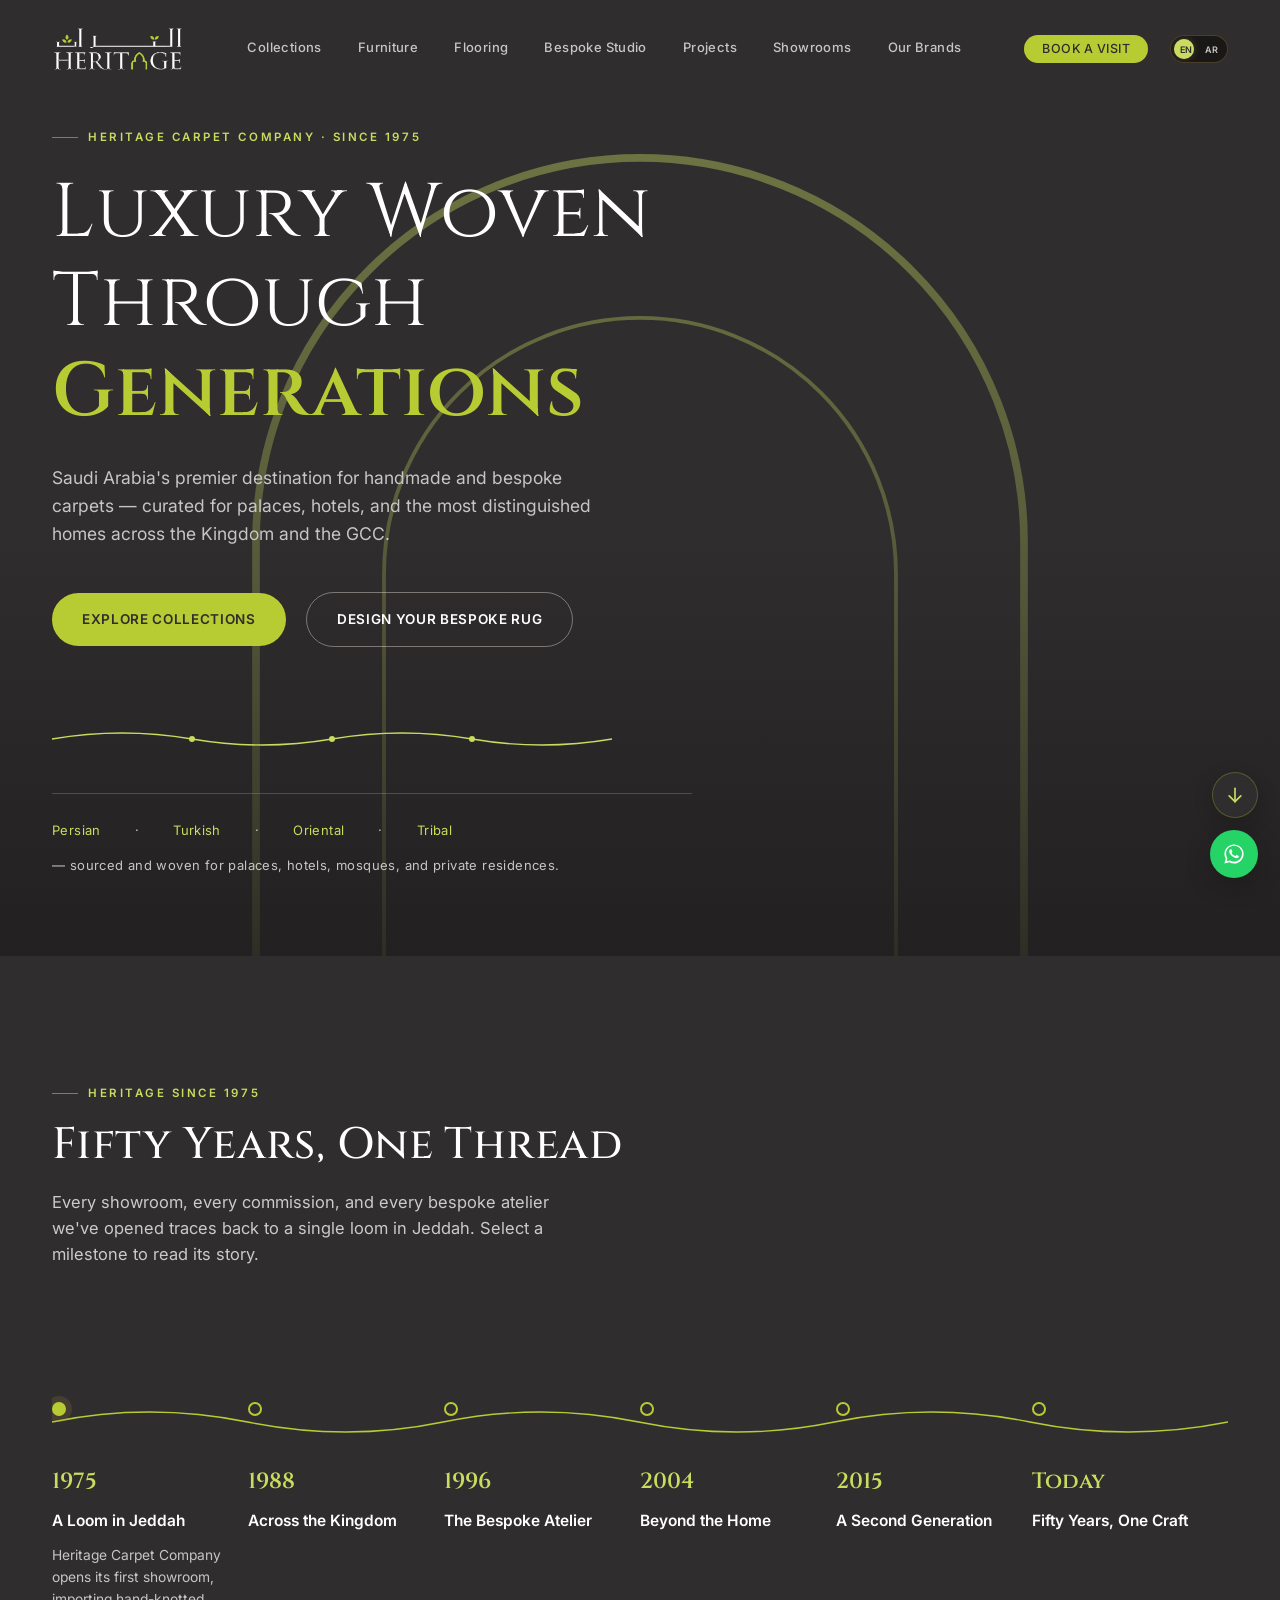
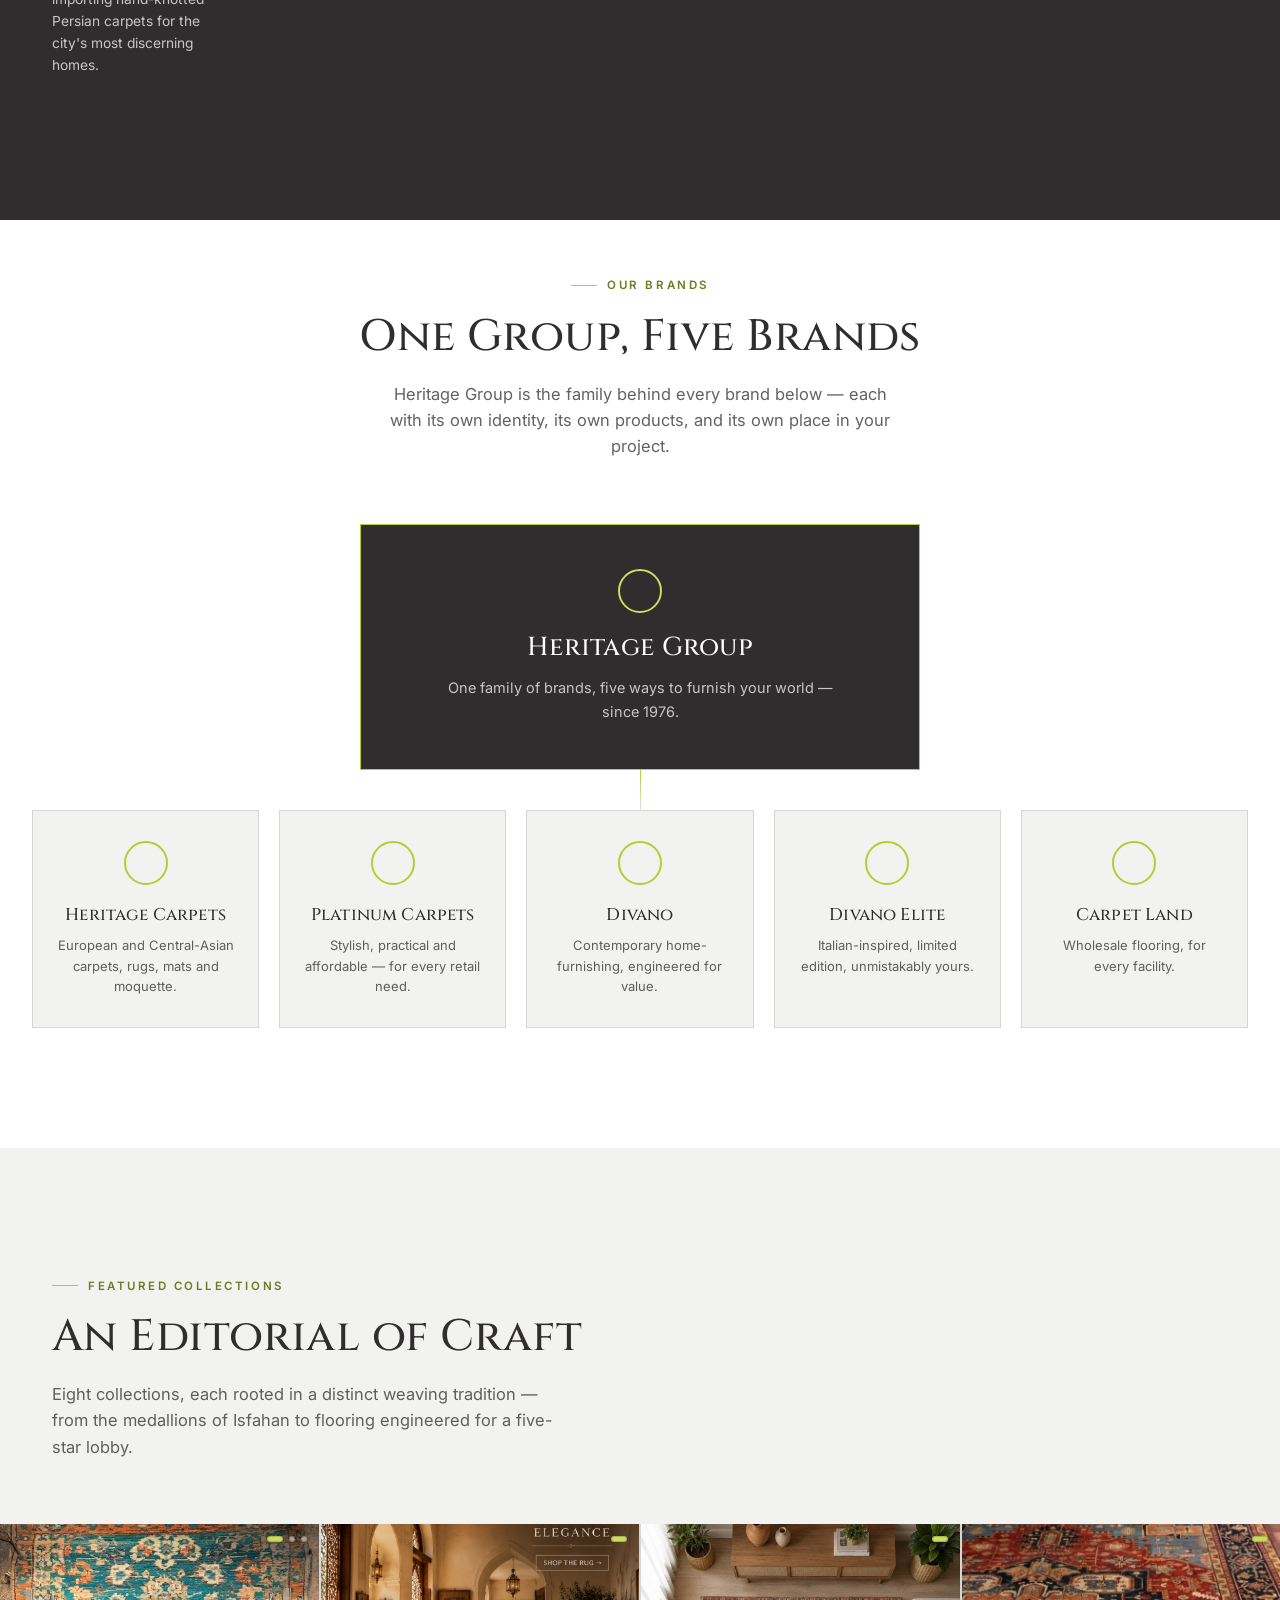
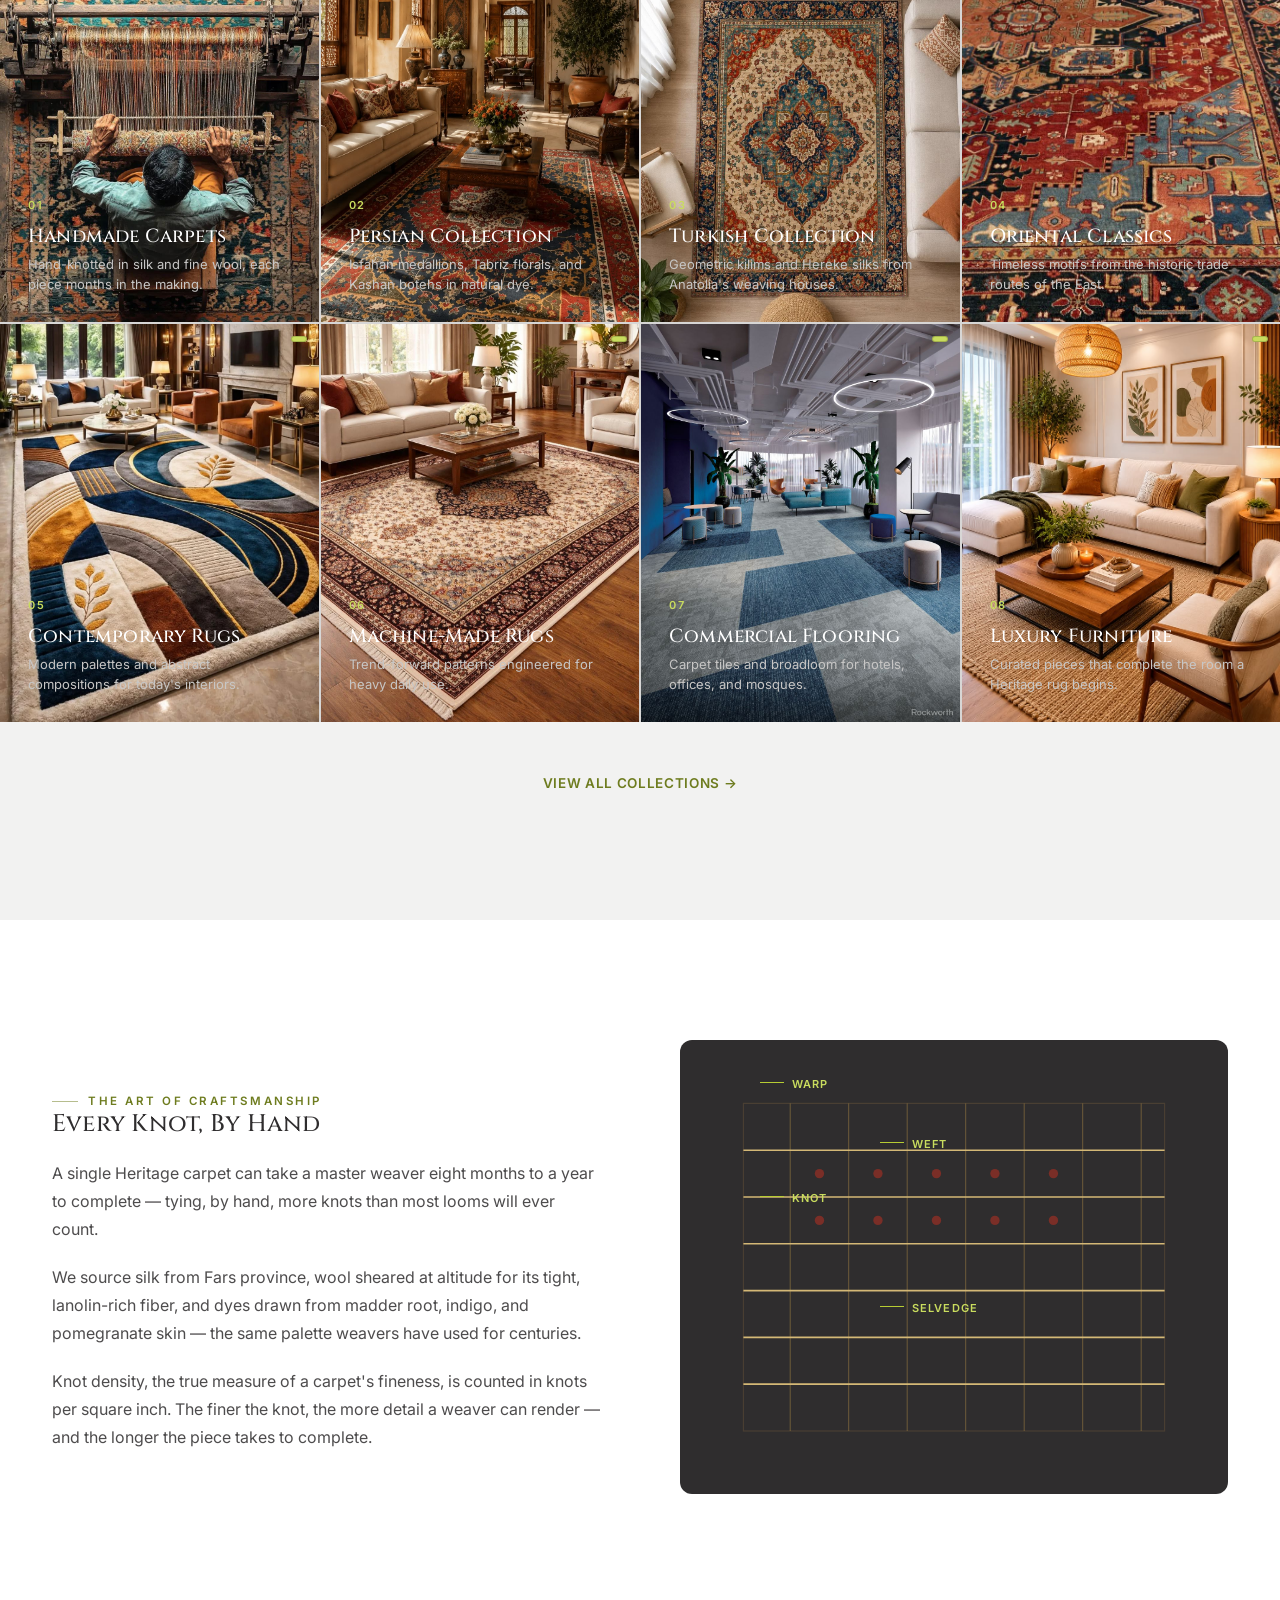
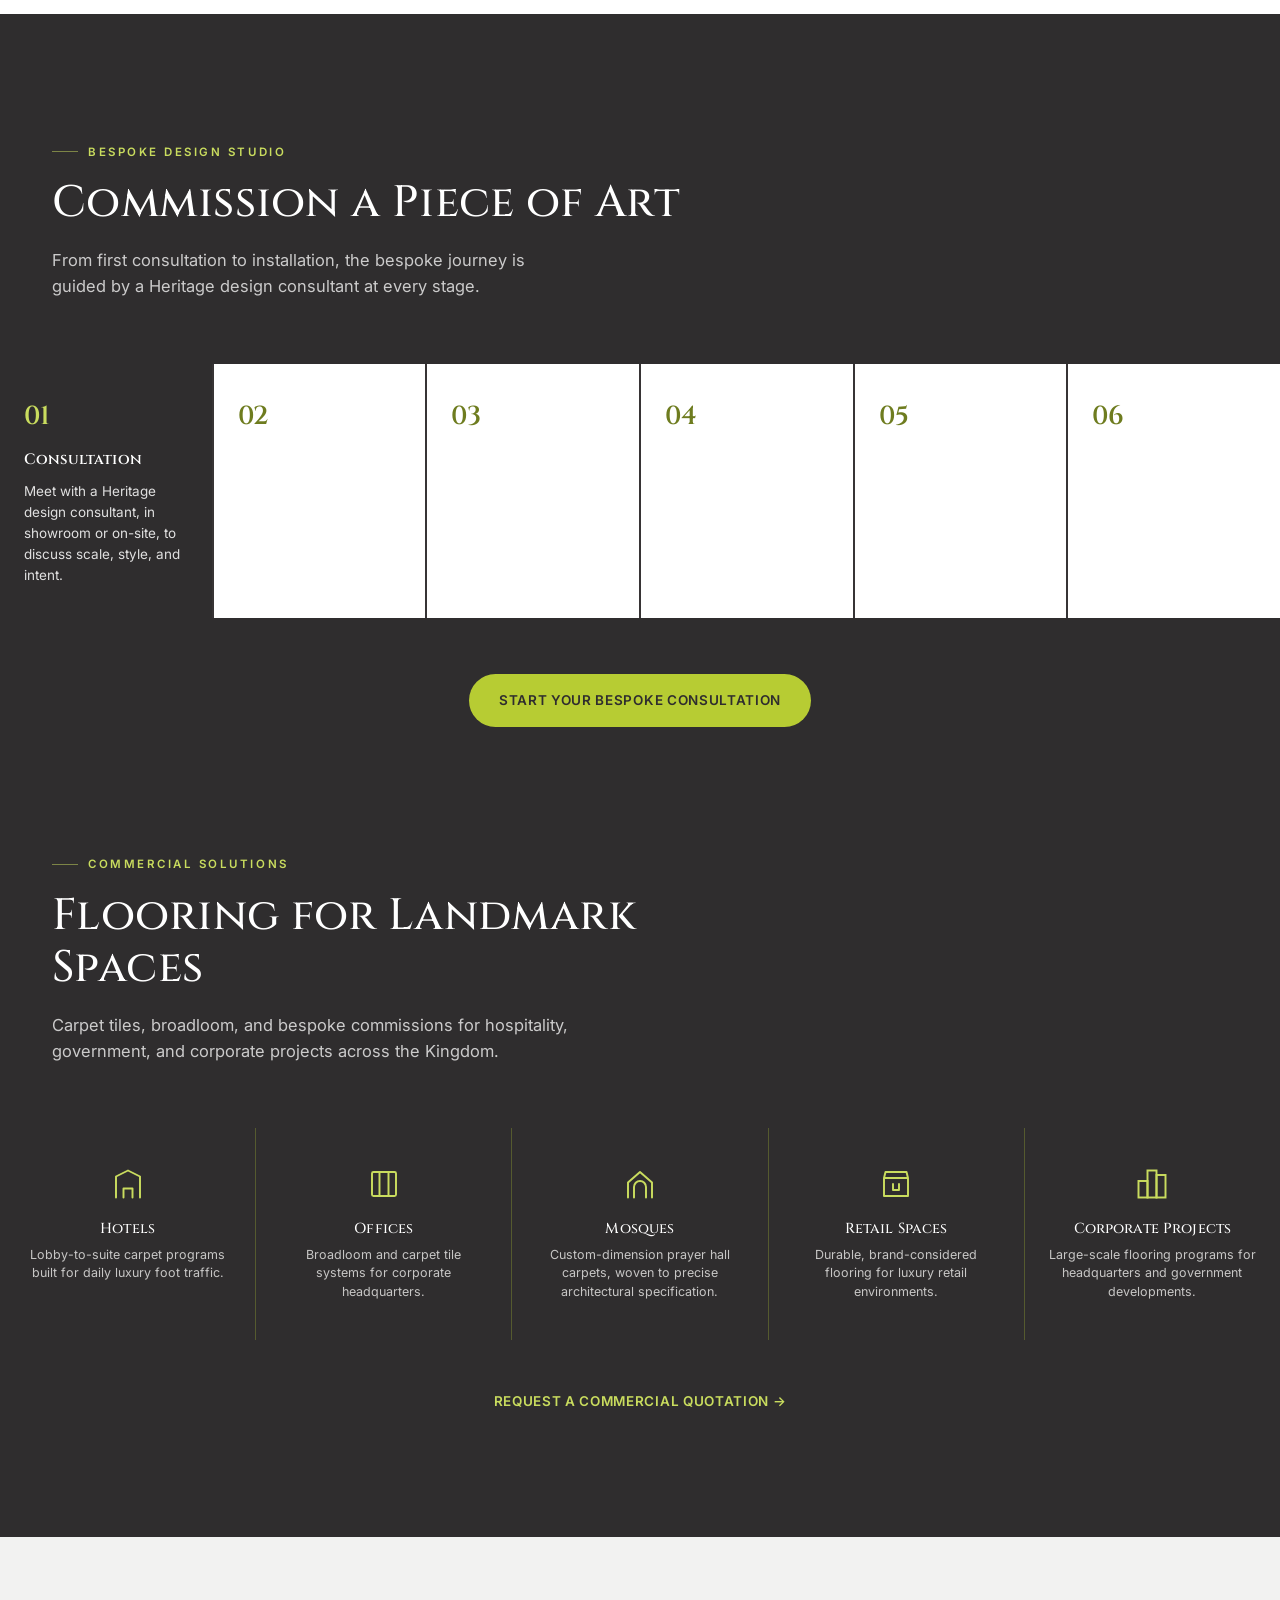
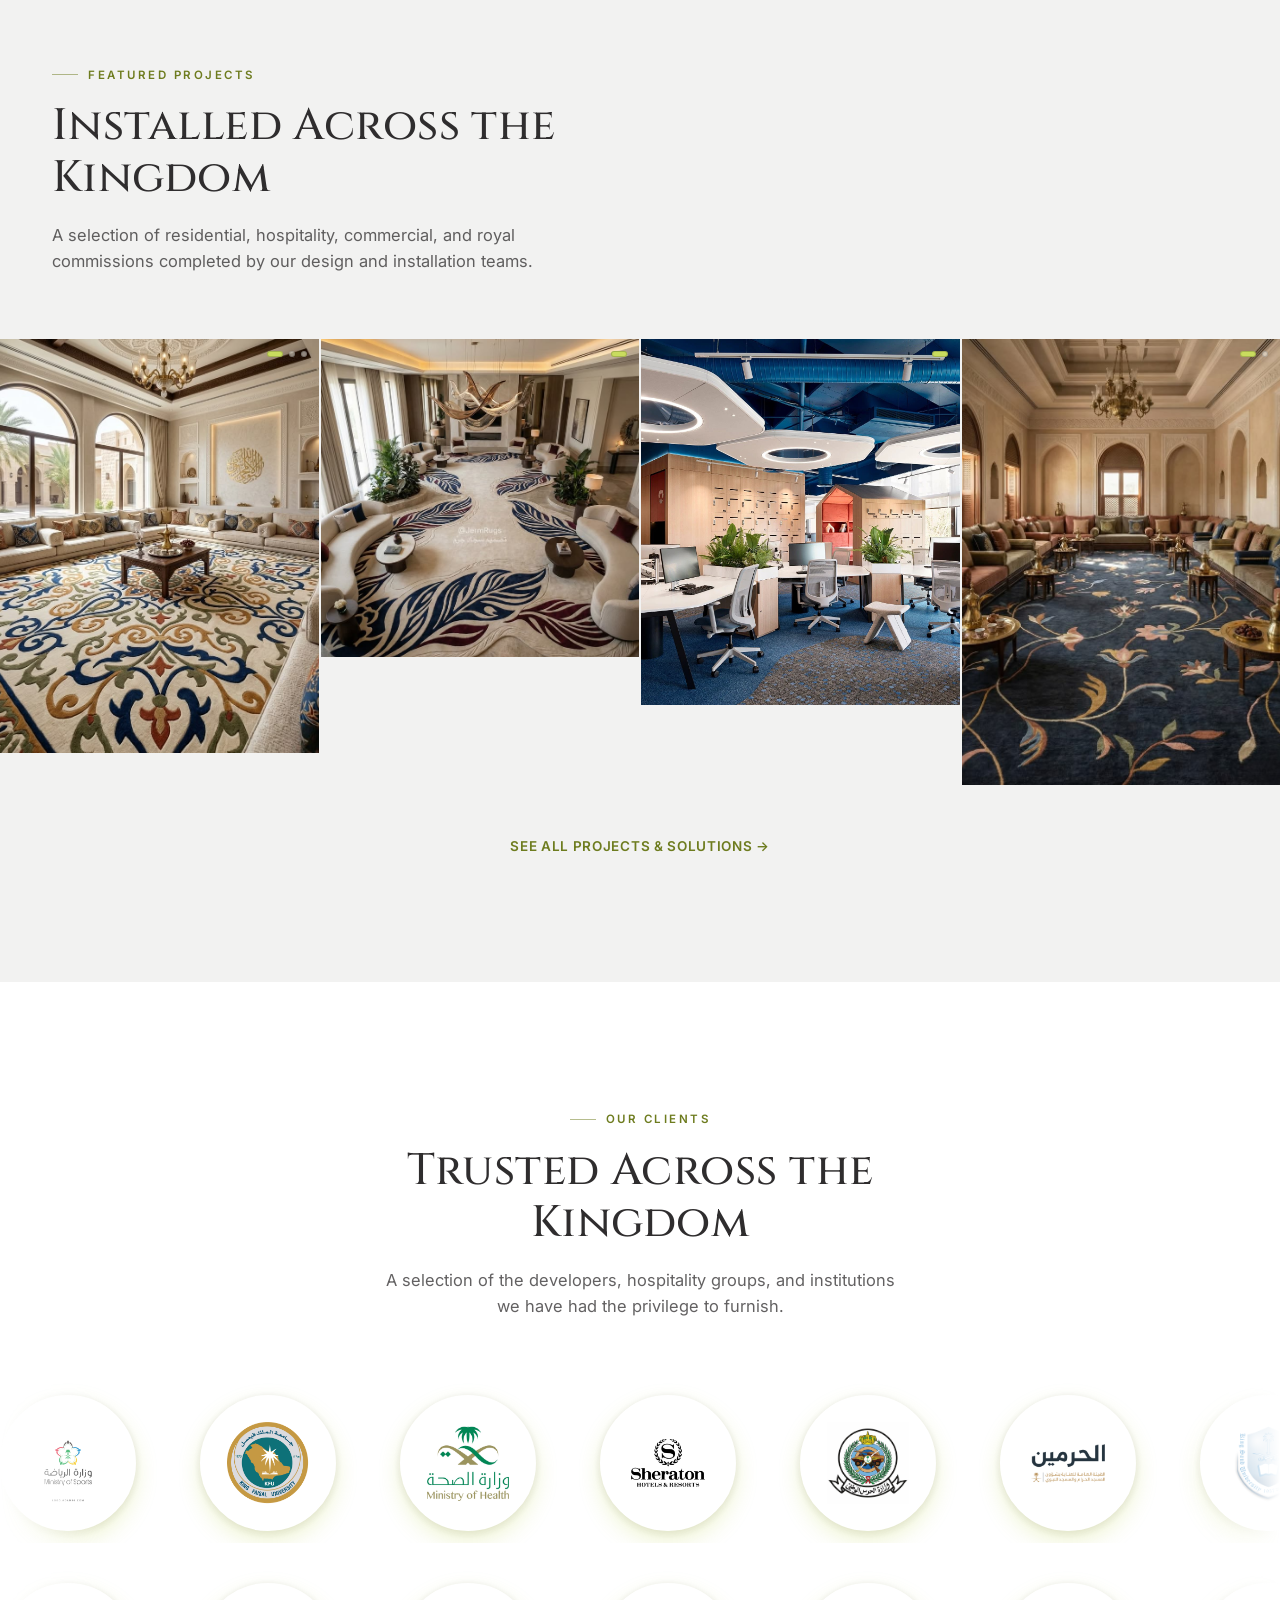
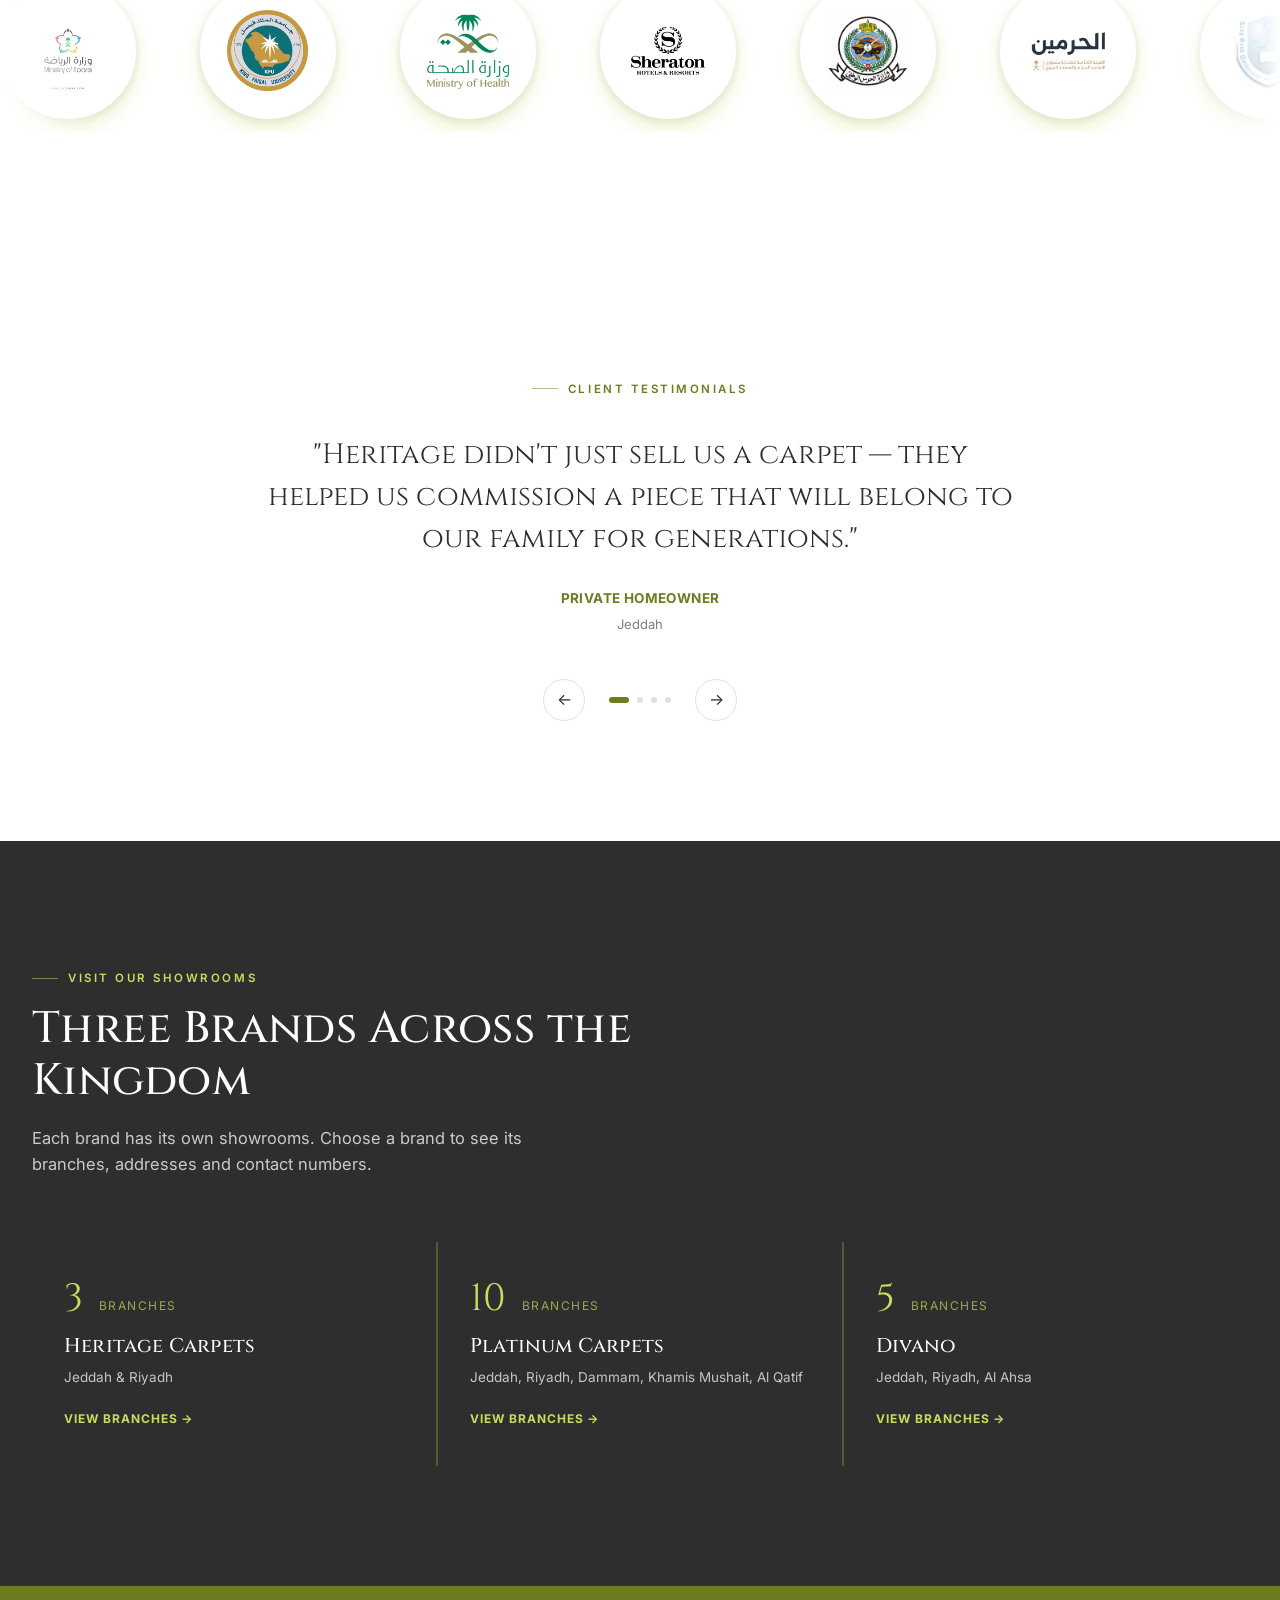
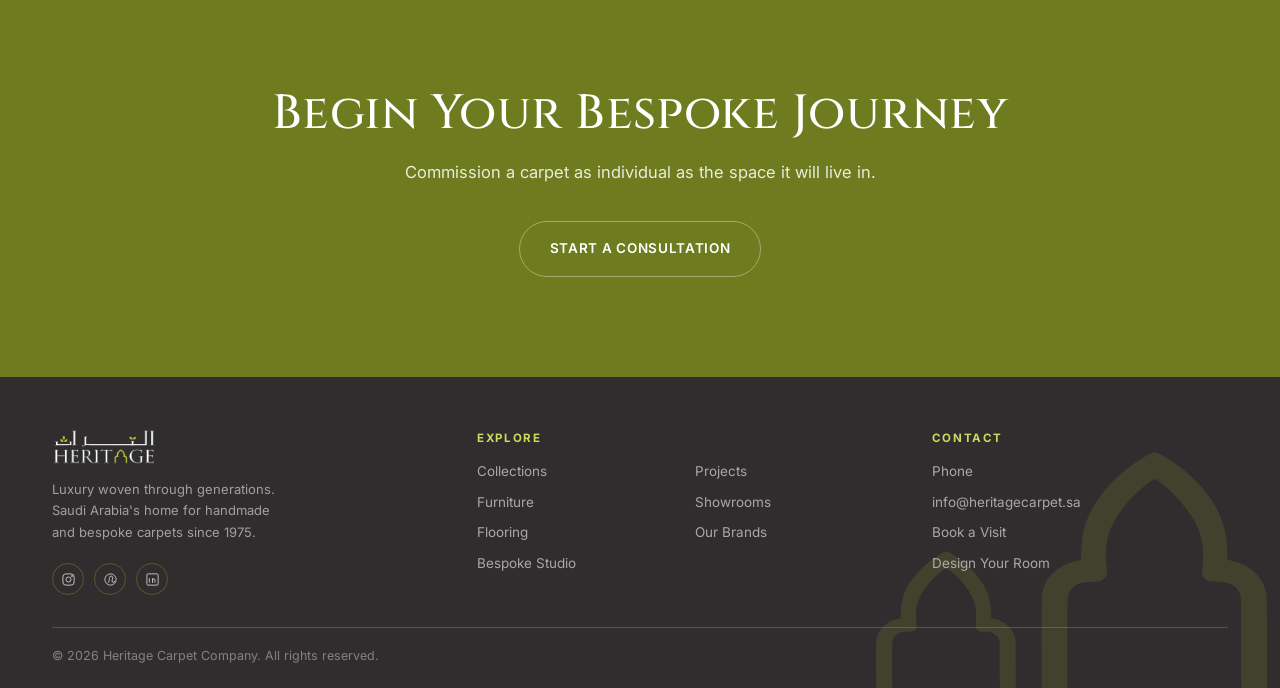
==== commit 2675208e: "Add files via upload" ====
--- a/index.html
+++ b/index.html
@@ -138,6 +138,18 @@
         </div>
       </div>
     </div>
+  </div>
+</section>
+
+<!-- ============ OUR BRANDS ============ -->
+<section class="section on-parchment2 brands-section">
+  <div class="container-wide">
+    <div class="section-head center">
+      <div class="eyebrow on-light">Our Brands</div>
+      <h2>One Group, Five Brands</h2>
+      <p>Heritage Group is the family behind every brand below — each with its own identity, its own products, and its own place in your project.</p>
+    </div>
+    <div class="brand-hierarchy" data-role="brand-hierarchy"></div>
   </div>
 </section>
 
@@ -247,17 +259,6 @@
   </div>
 </section>
 
-<!-- ============ OUR BRANDS ============ -->
-<section class="section on-parchment2 brands-section">
-  <div class="container-wide">
-    <div class="section-head center">
-      <div class="eyebrow on-light">Our Brands</div>
-      <h2>One Group, Five Brands</h2>
-      <p>Heritage Group is the family behind every brand below — each with its own identity, its own products, and its own place in your project.</p>
-    </div>
-    <div class="brand-hierarchy" data-role="brand-hierarchy"></div>
-  </div>
-</section>
 
 <!-- ============ OUR CLIENTS ============ -->
 <section class="section on-parchment2 clients-section">
@@ -506,6 +507,18 @@
         </div>
       </div>
     </div>
+  </div>
+</section>
+
+<!-- ============ OUR BRANDS ============ -->
+<section class="section on-parchment2 brands-section">
+  <div class="container-wide">
+    <div class="section-head center">
+      <div class="eyebrow on-light">علاماتنا التجارية</div>
+      <h2>مجموعة واحدة، خمس علامات</h2>
+      <p>مجموعة التراث هي العائلة التي تجمع كل علامة أدناه — لكل منها هويتها ومنتجاتها ومكانتها في مشروعك.</p>
+    </div>
+    <div class="brand-hierarchy" data-role="brand-hierarchy"></div>
   </div>
 </section>
 
@@ -615,17 +628,6 @@
   </div>
 </section>
 
-<!-- ============ OUR BRANDS ============ -->
-<section class="section on-parchment2 brands-section">
-  <div class="container-wide">
-    <div class="section-head center">
-      <div class="eyebrow on-light">علاماتنا التجارية</div>
-      <h2>مجموعة واحدة، خمس علامات</h2>
-      <p>مجموعة التراث هي العائلة التي تجمع كل علامة أدناه — لكل منها هويتها ومنتجاتها ومكانتها في مشروعك.</p>
-    </div>
-    <div class="brand-hierarchy" data-role="brand-hierarchy"></div>
-  </div>
-</section>
 
 <!-- ============ OUR CLIENTS ============ -->
 <section class="section on-parchment2 clients-section">
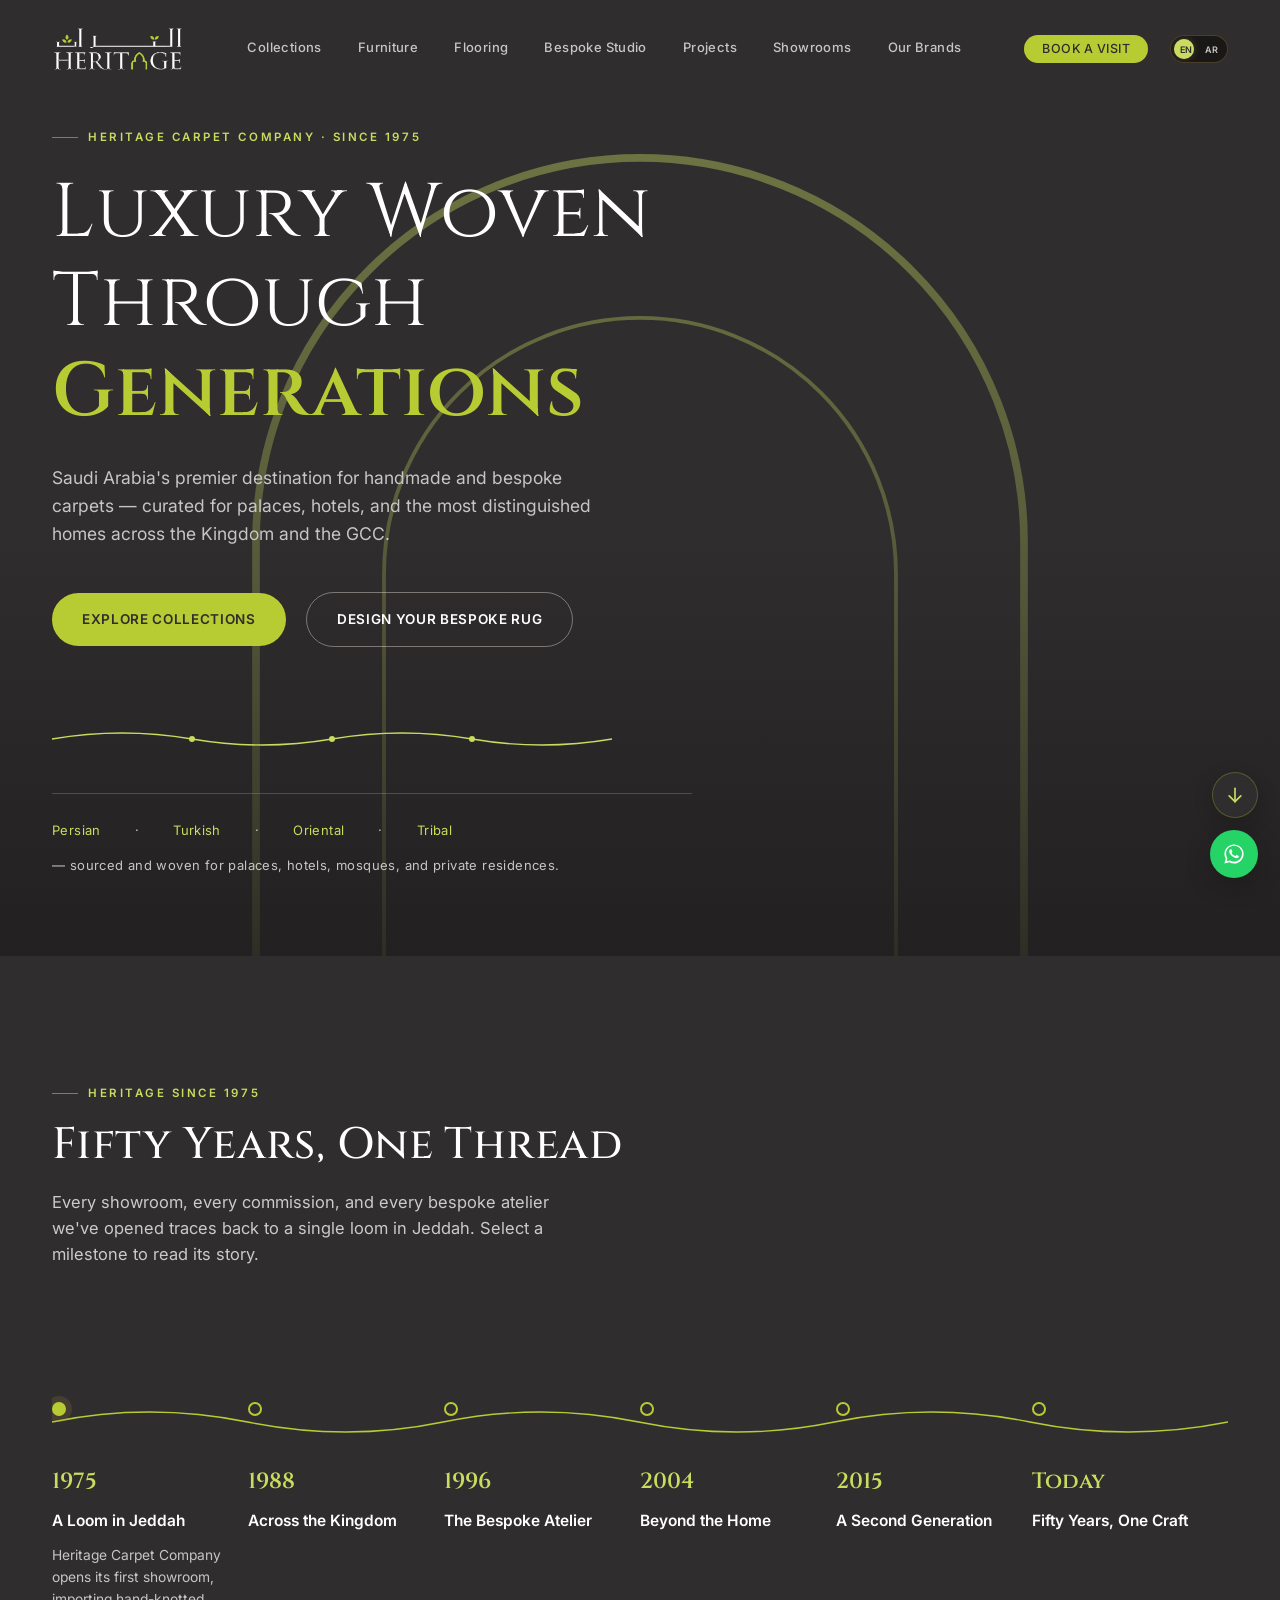
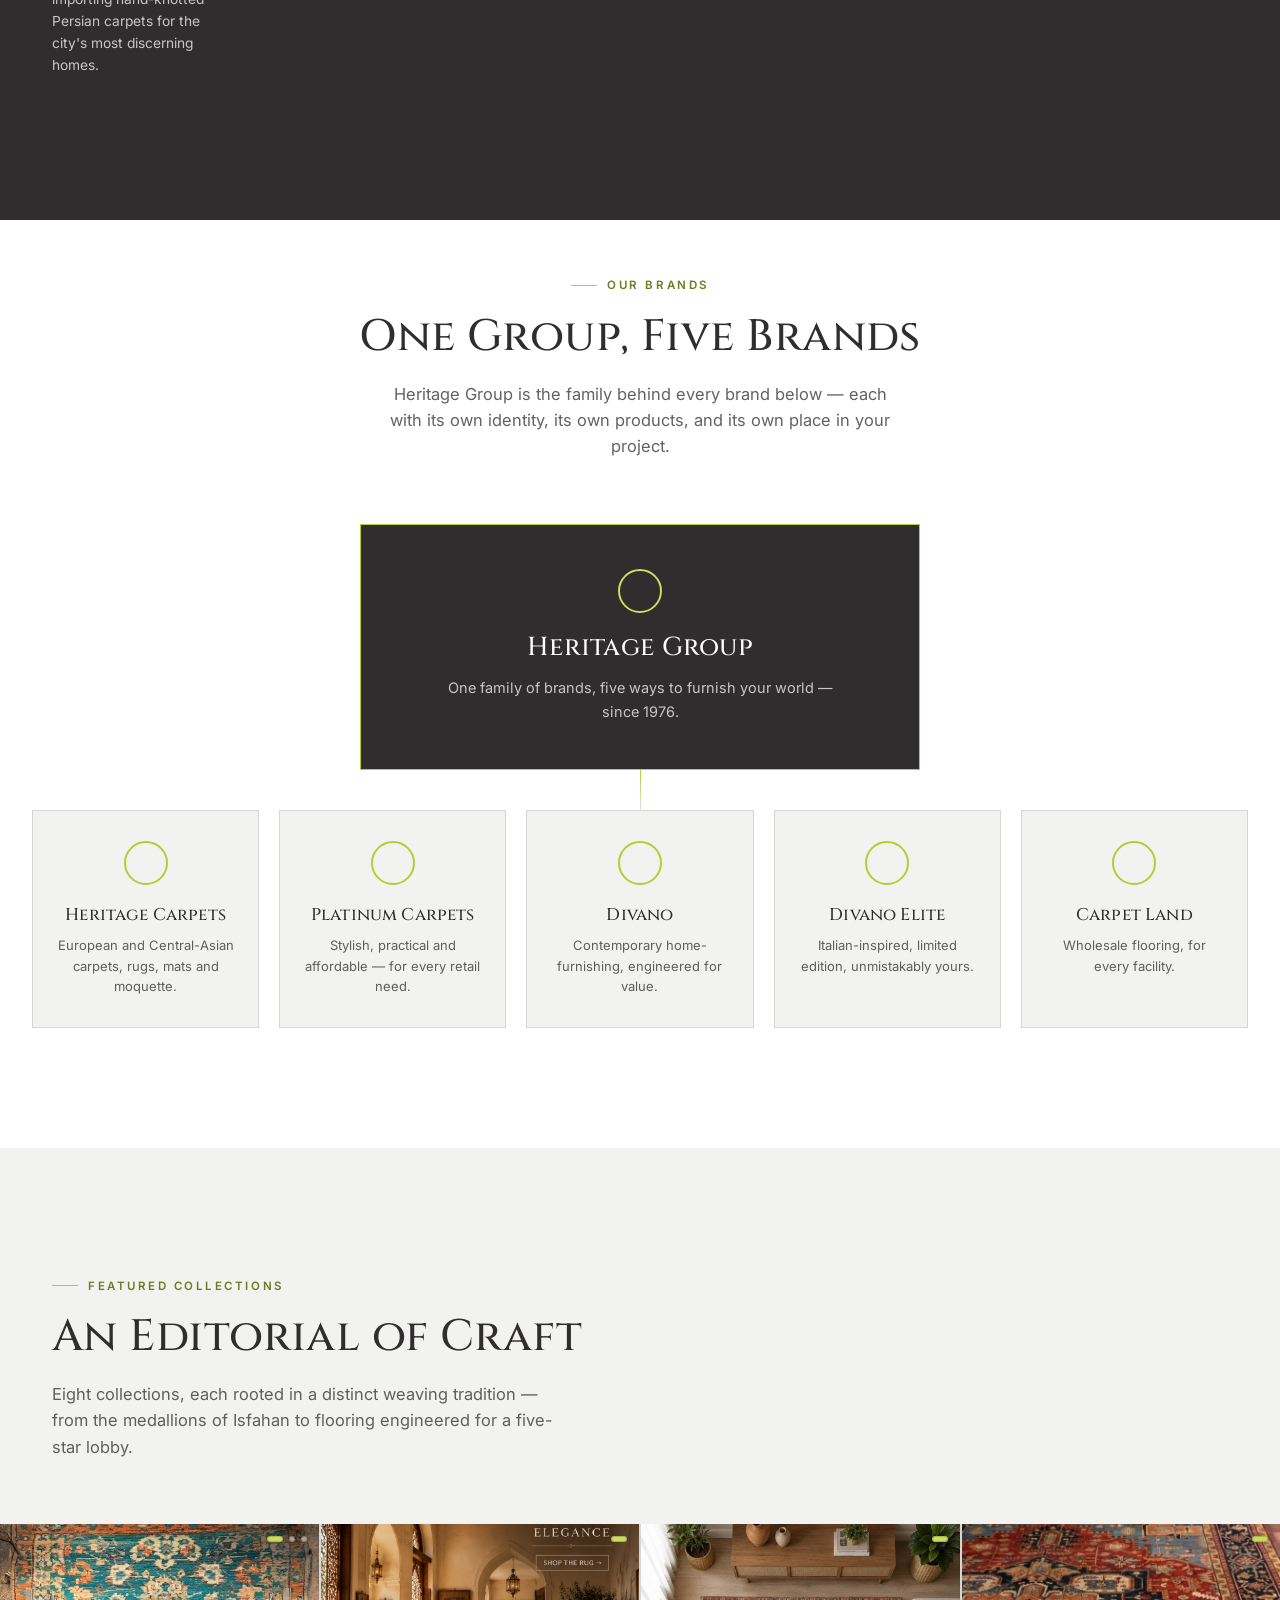
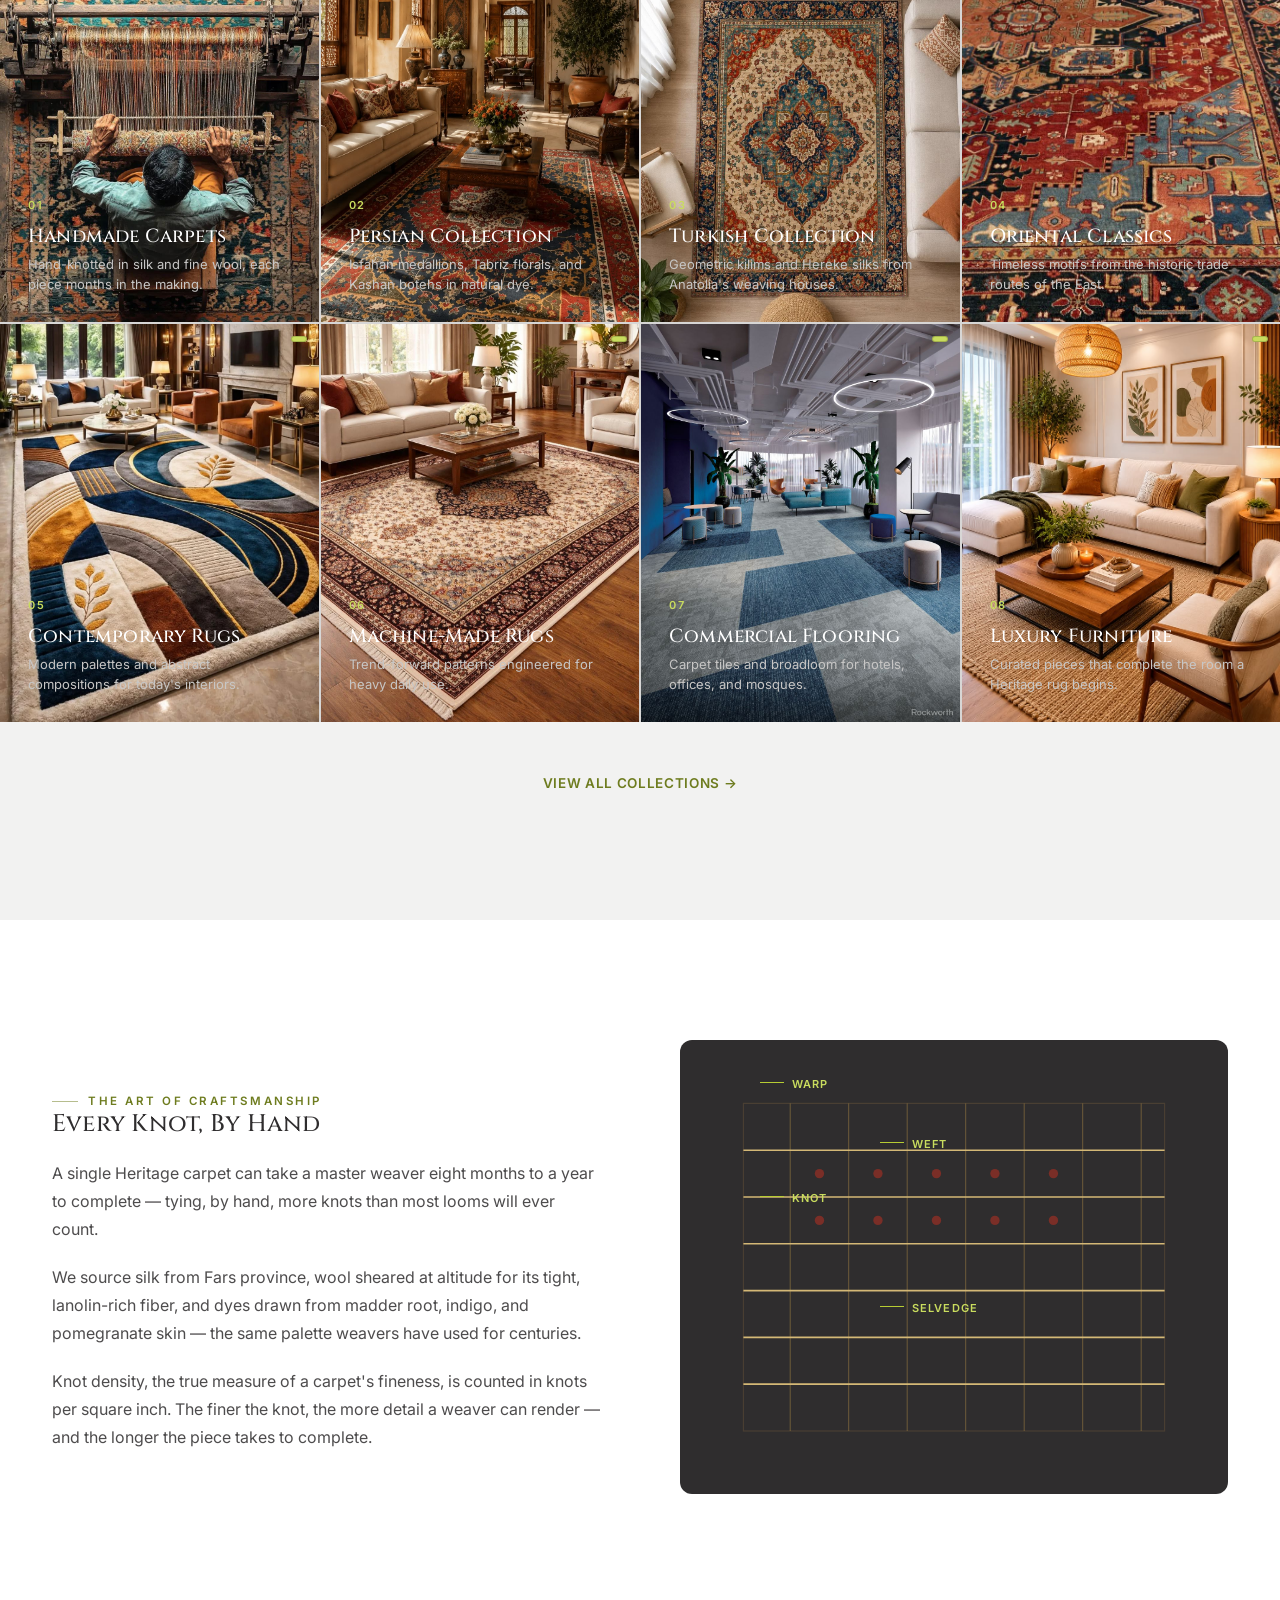
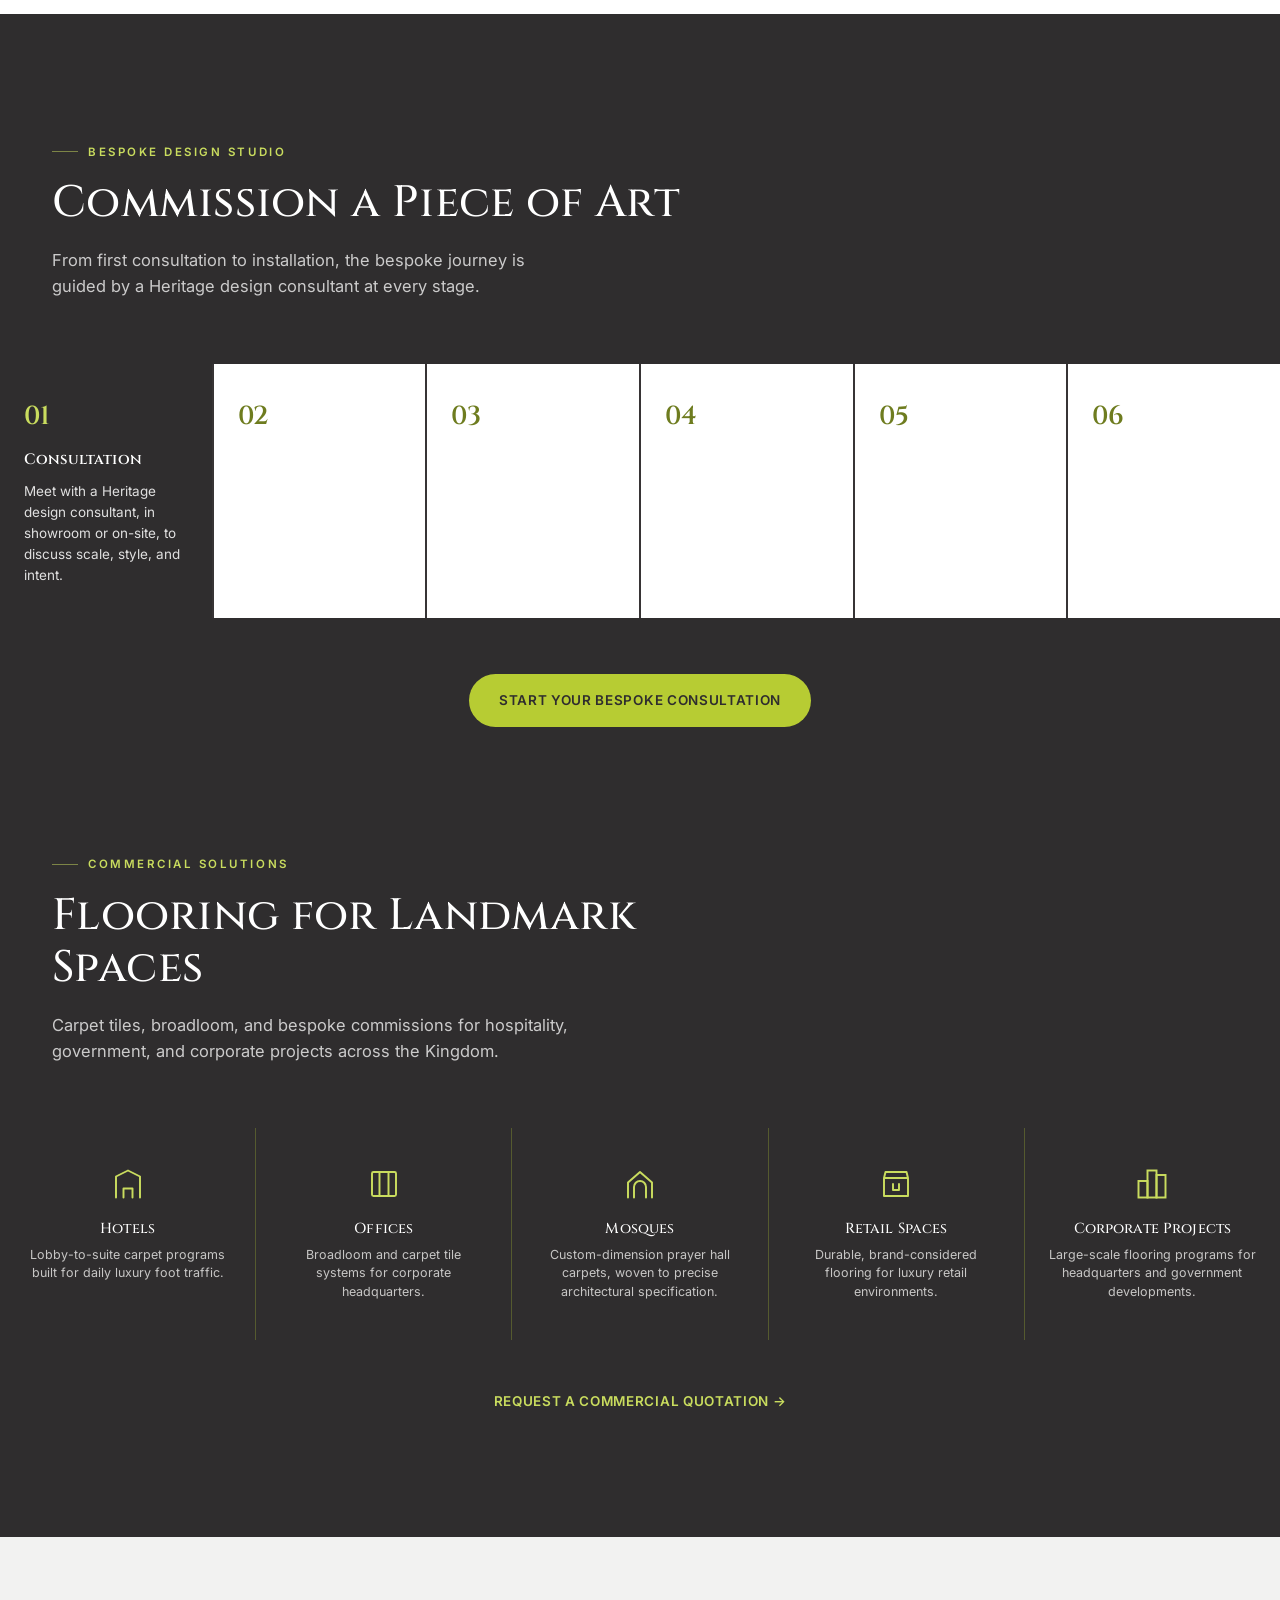
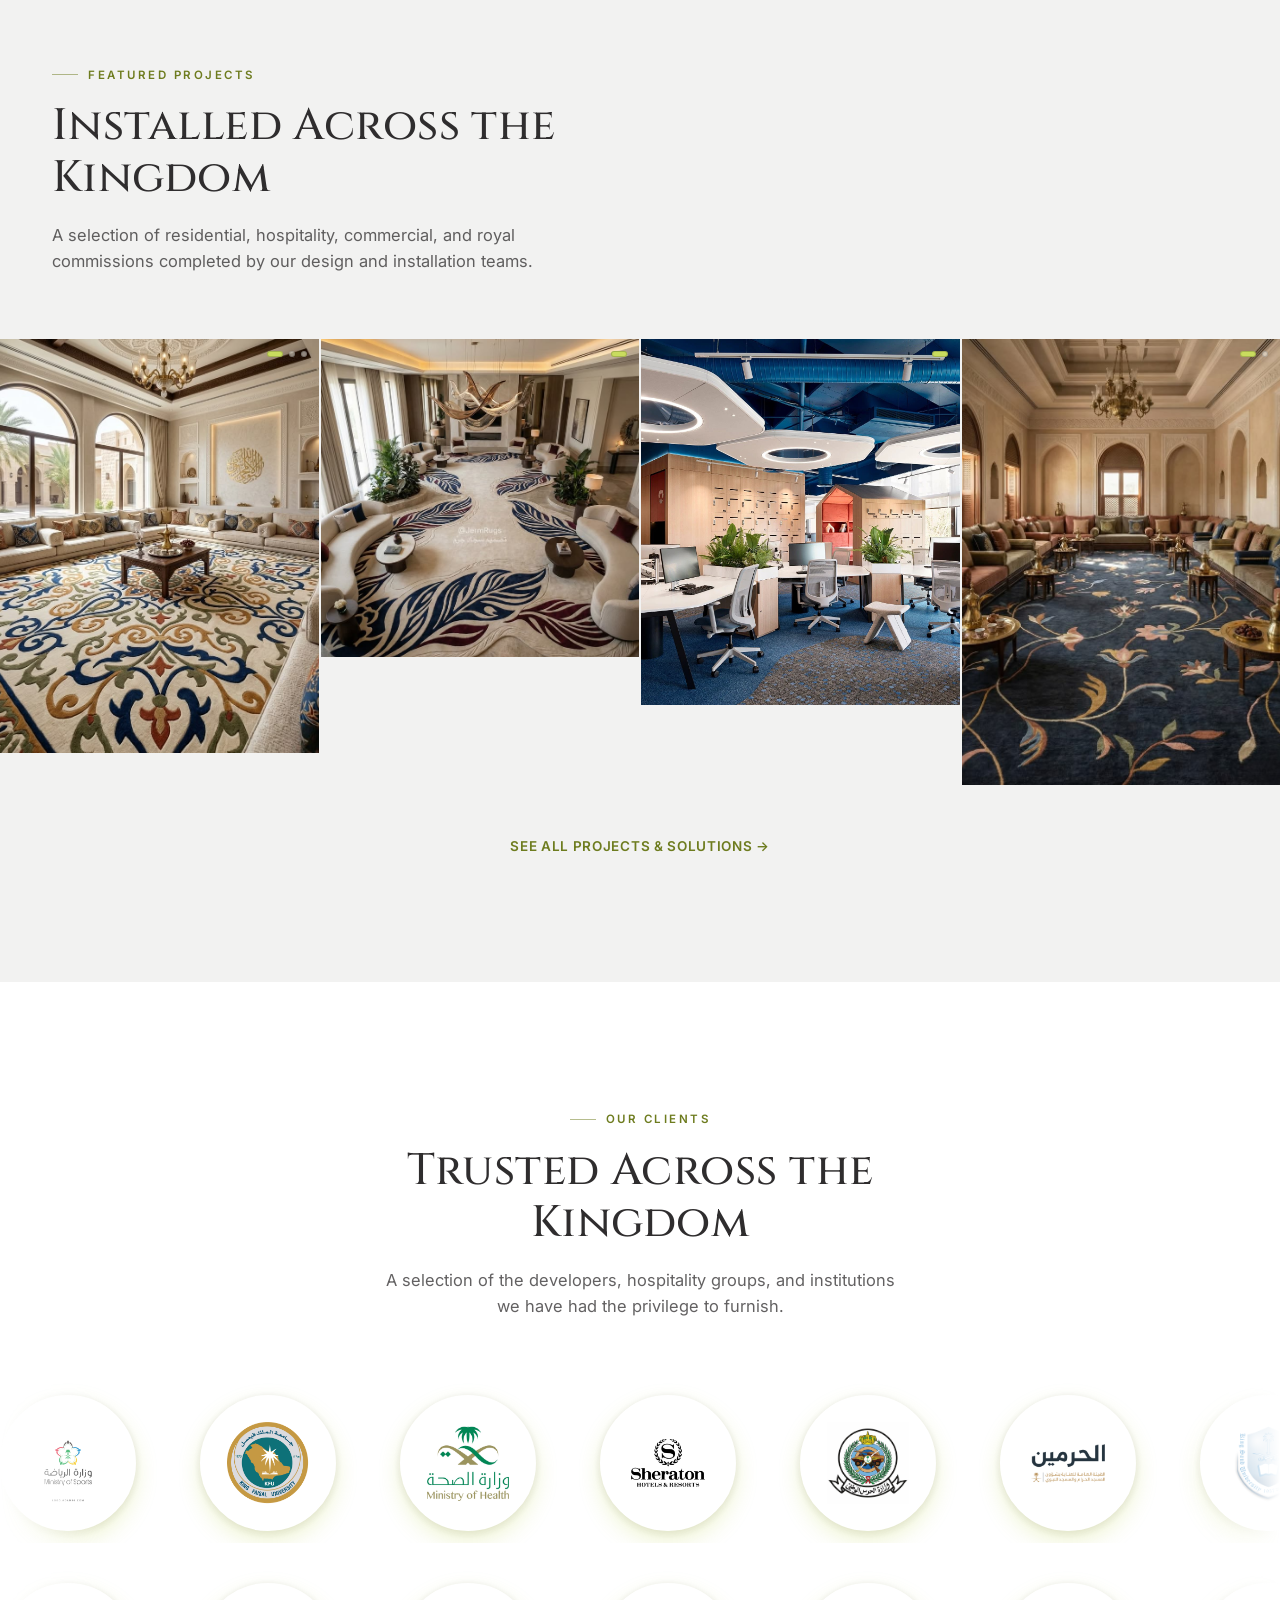
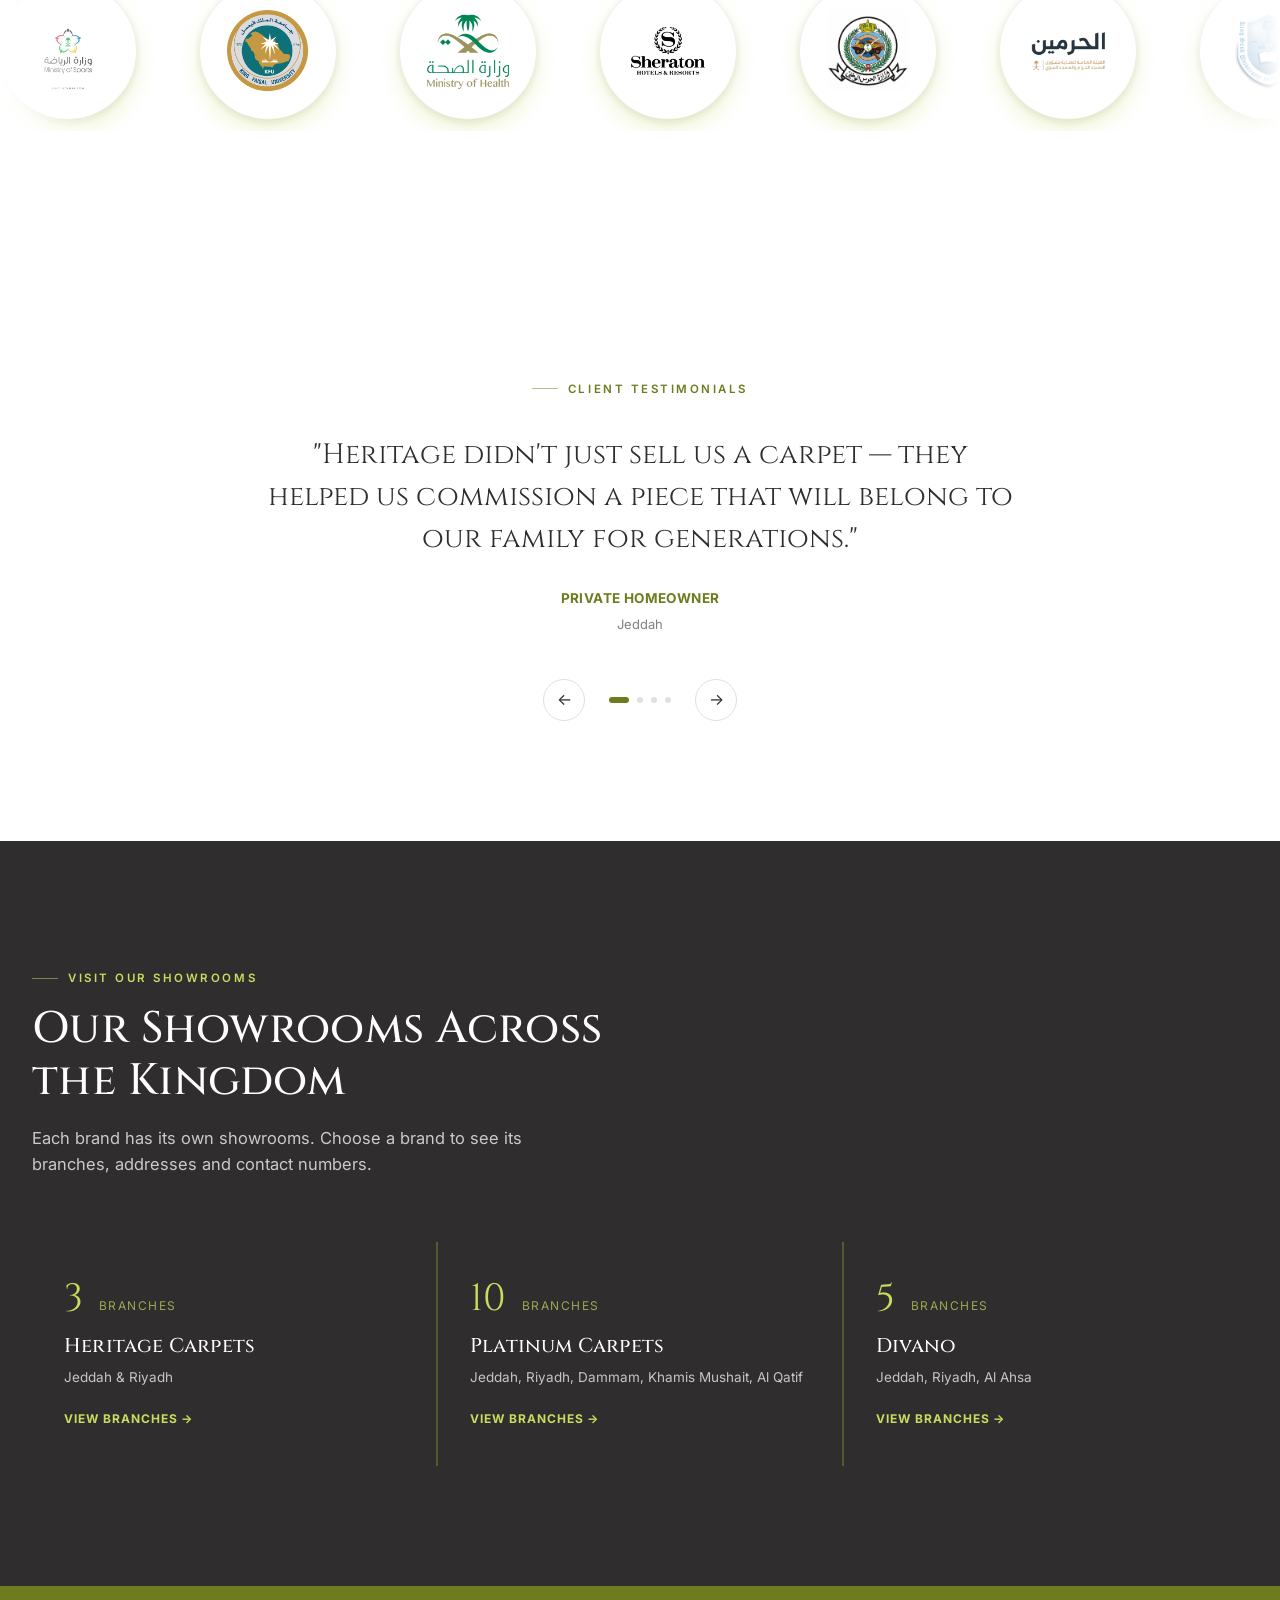
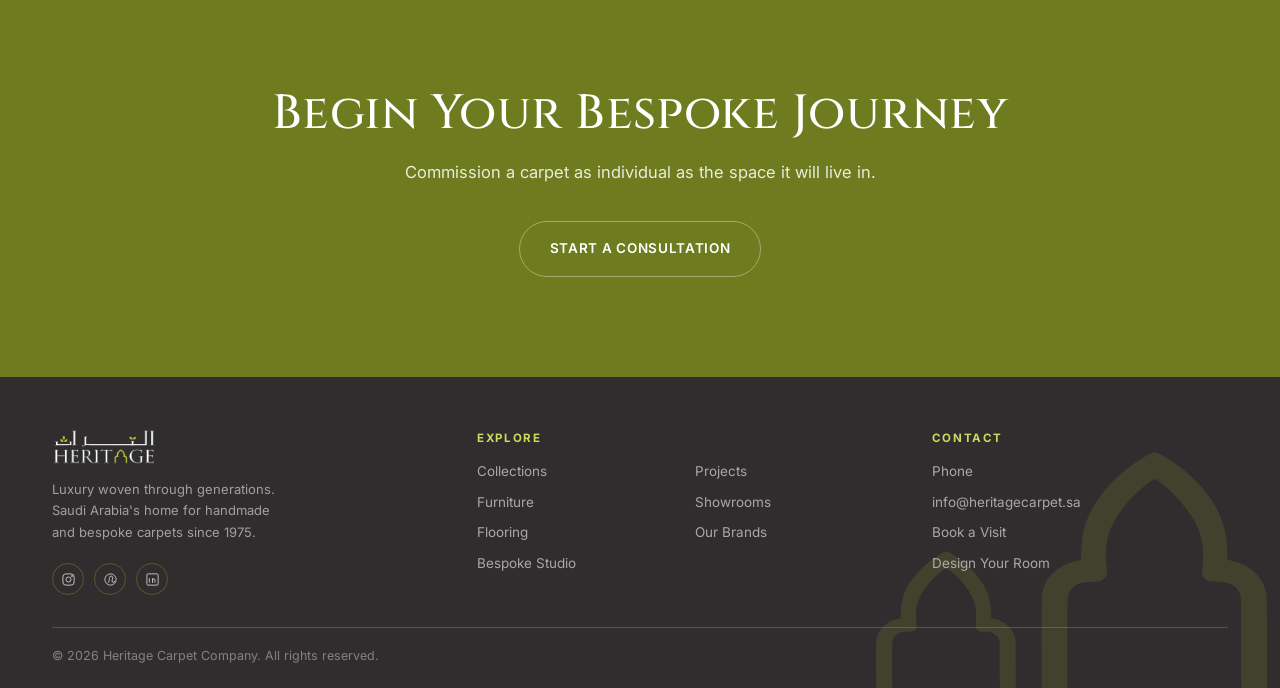
==== commit 081ad8d3: "Update showroom heading text" ====
--- a/index.html
+++ b/index.html
@@ -297,7 +297,7 @@
   <div class="container-wide">
     <div class="section-head">
       <div class="eyebrow on-dark">Visit Our Showrooms</div>
-      <h2>Three Brands Across the Kingdom</h2>
+      <h2>Our Showrooms Across the Kingdom</h2>
       <p>Each brand has its own showrooms. Choose a brand to see its branches, addresses and contact numbers.</p>
     </div>
     <div class="showroom-brands">
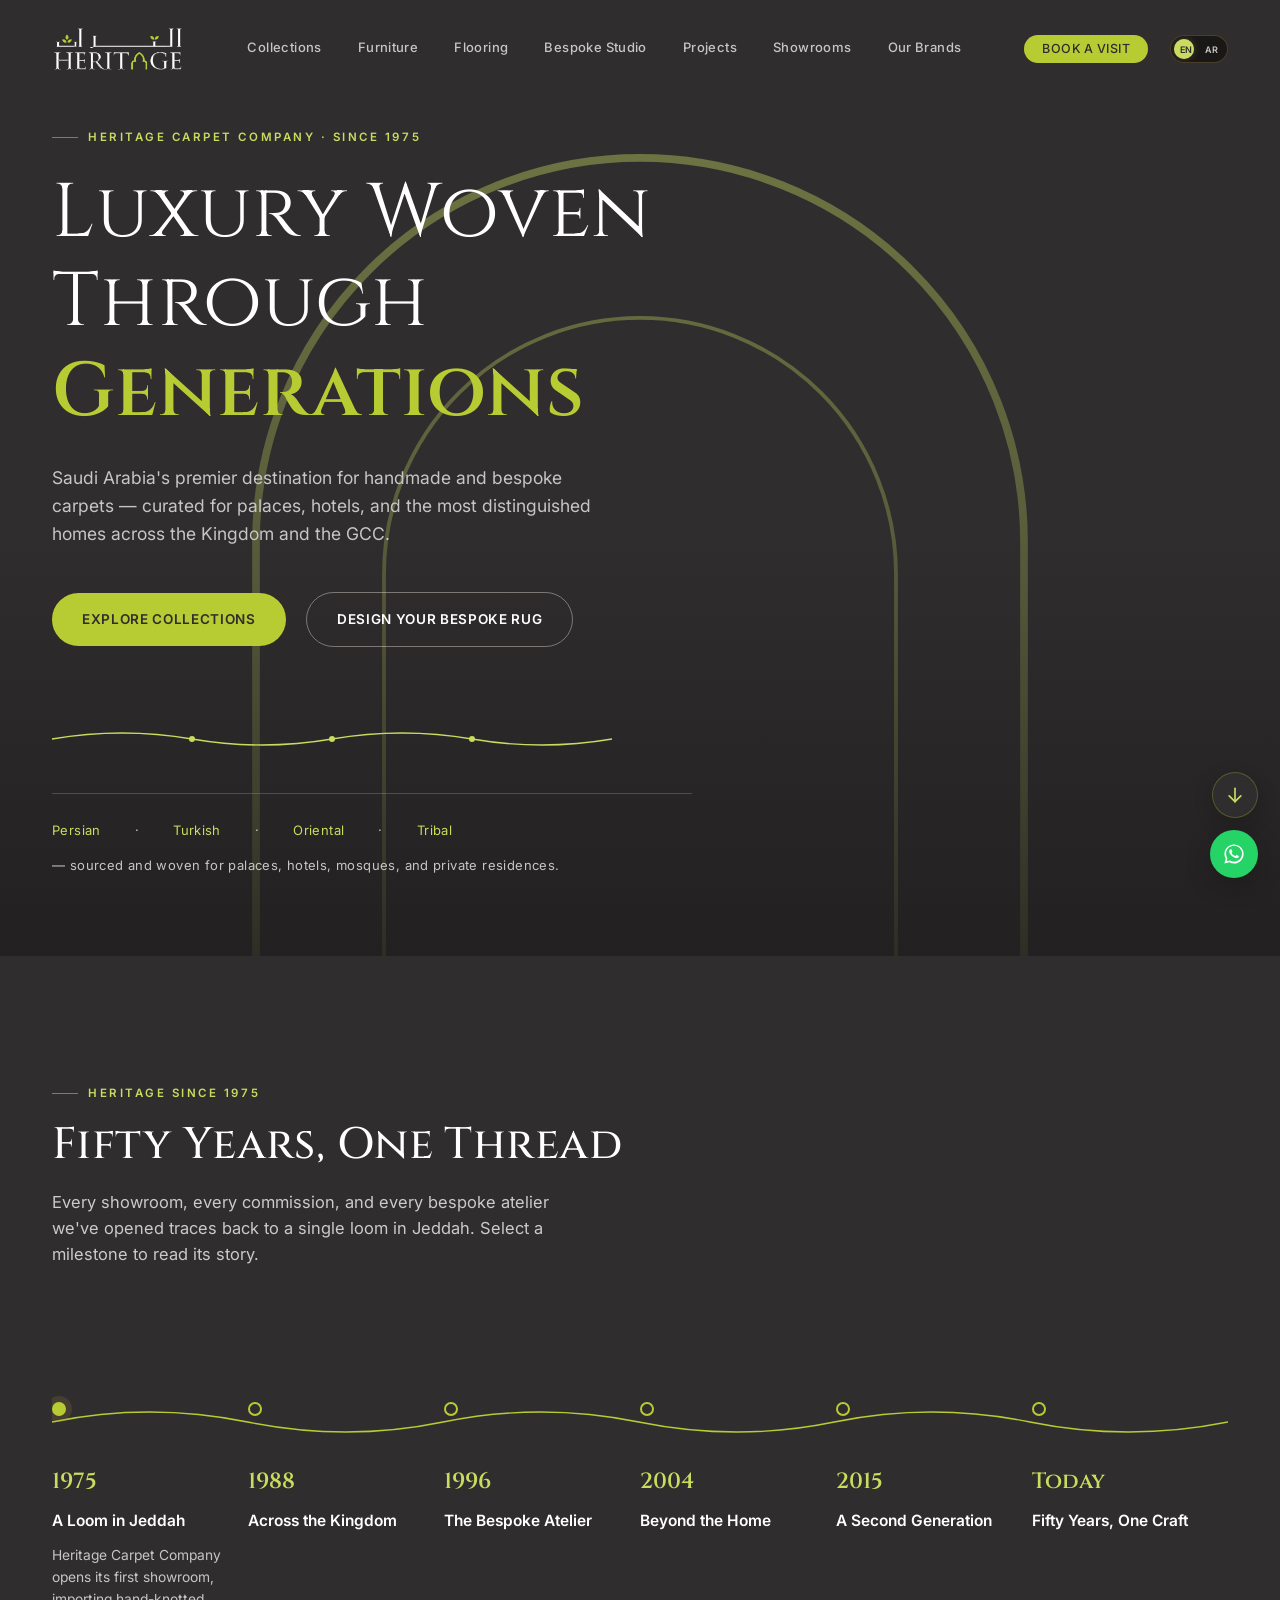
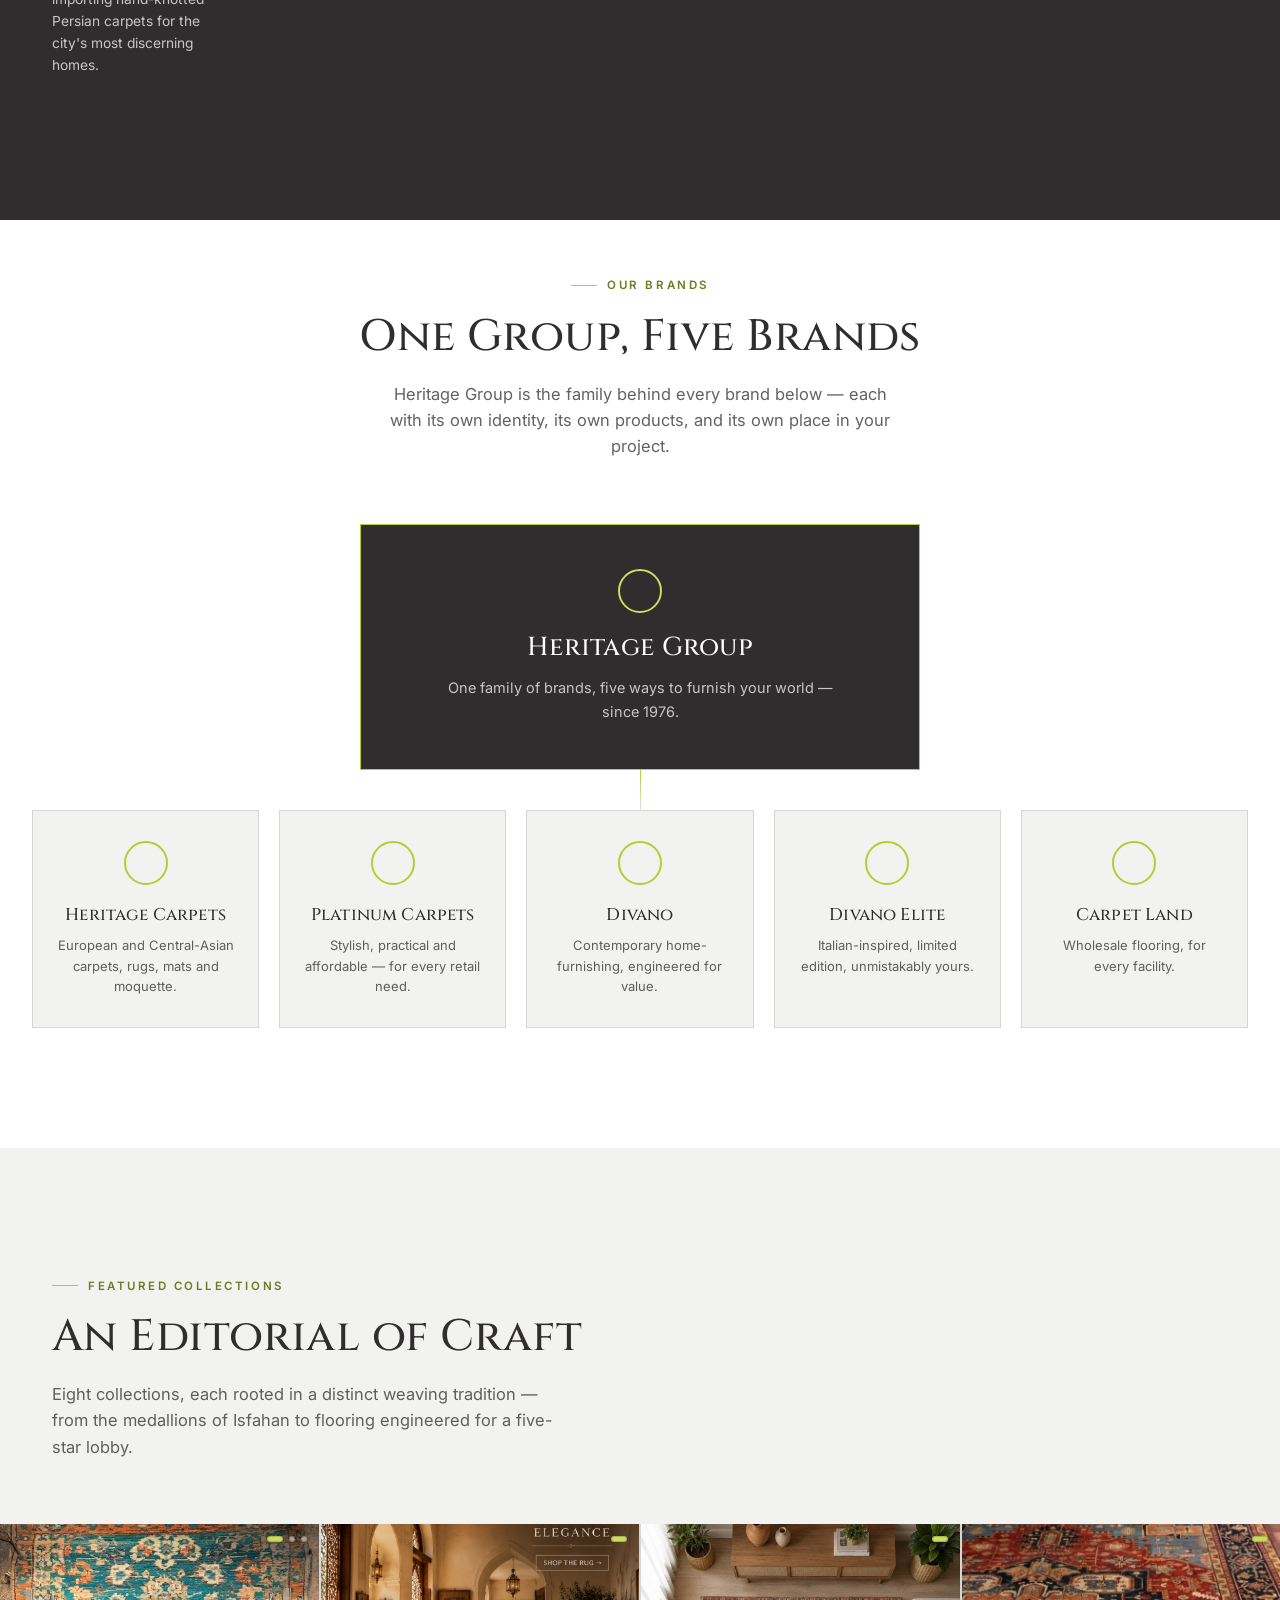
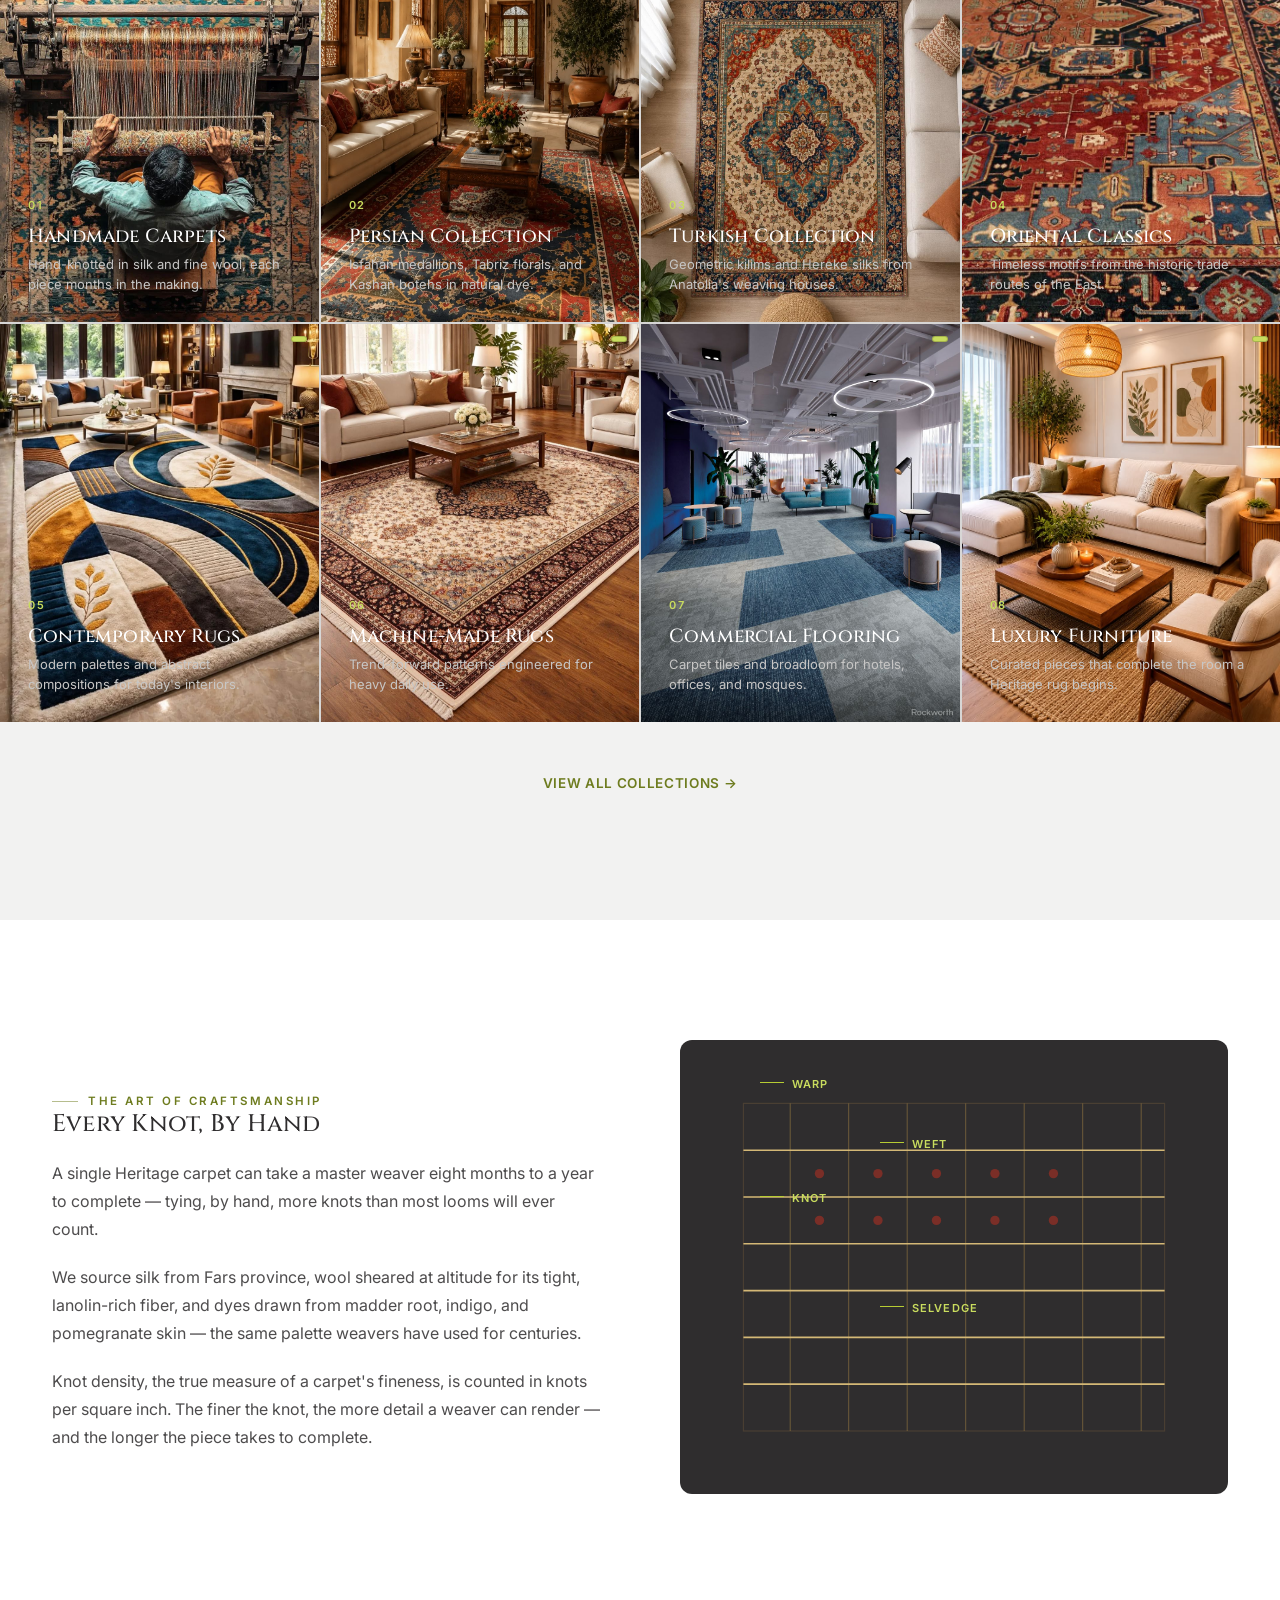
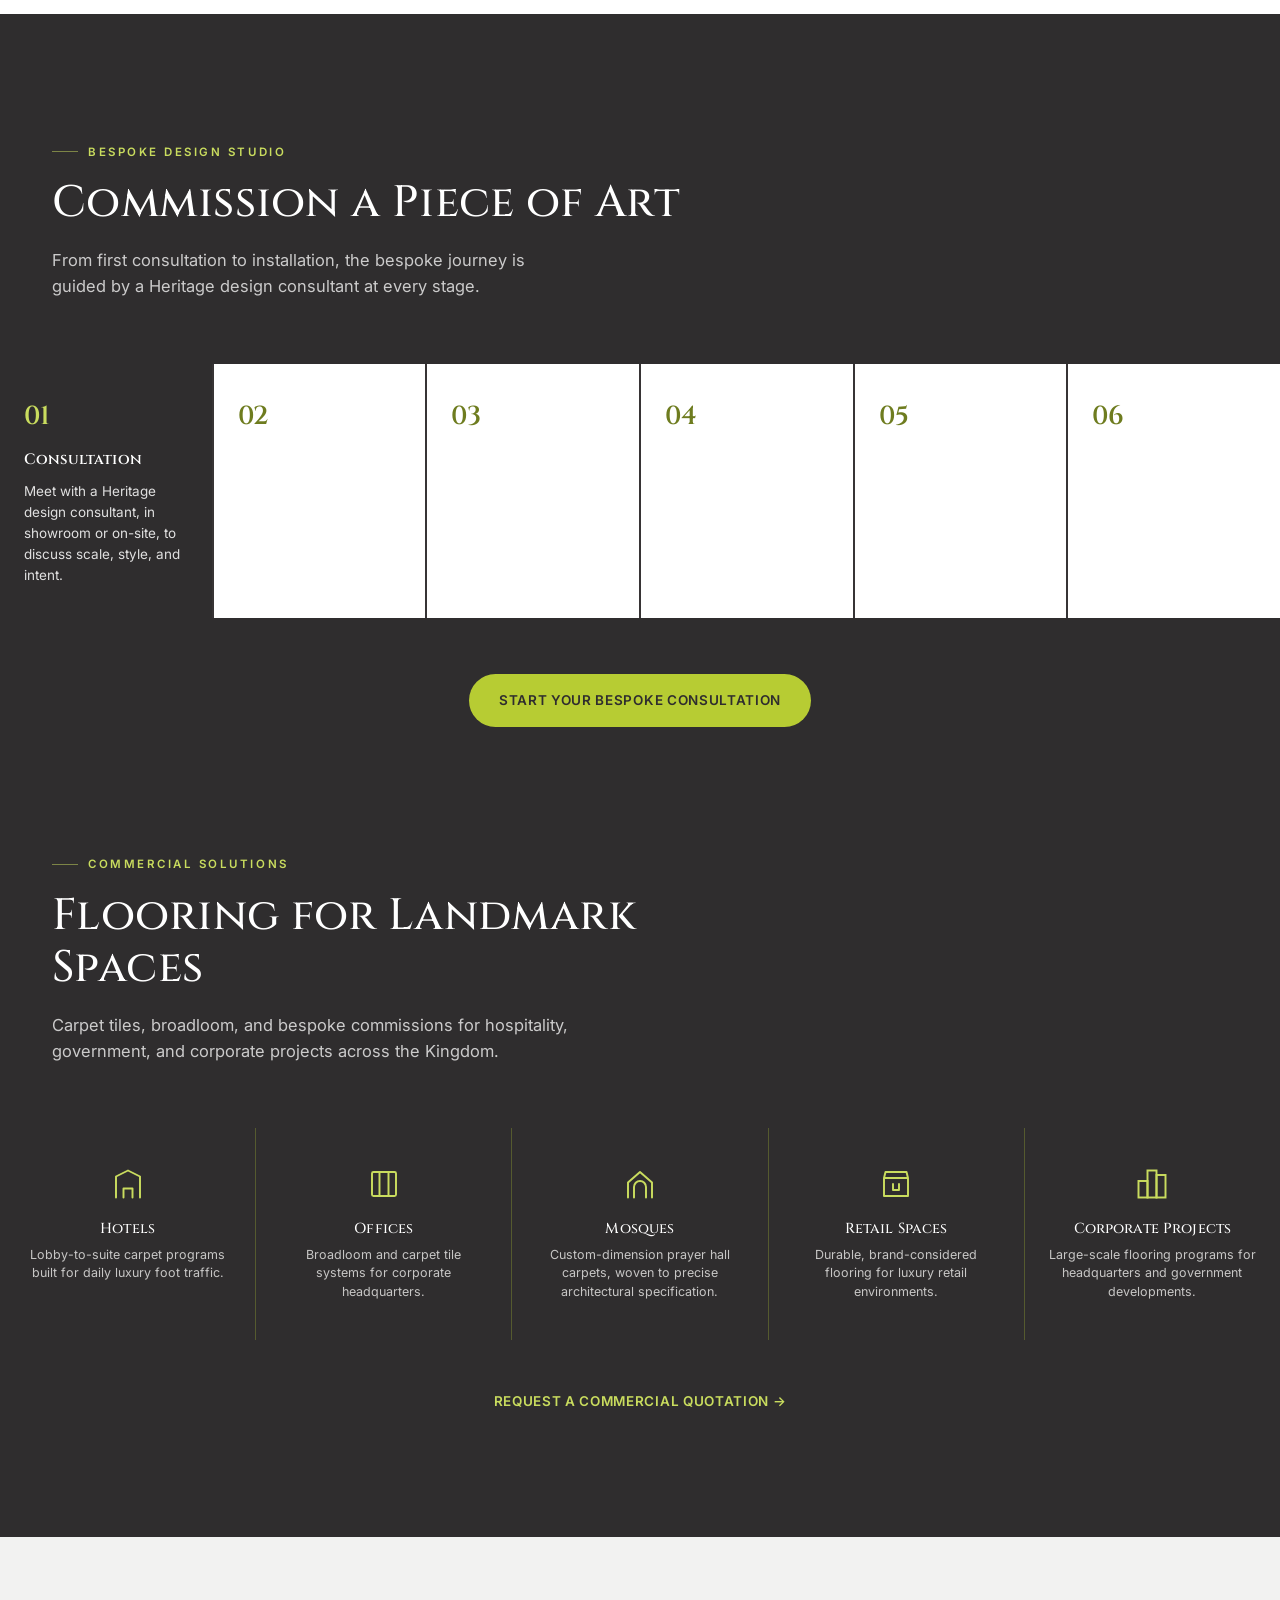
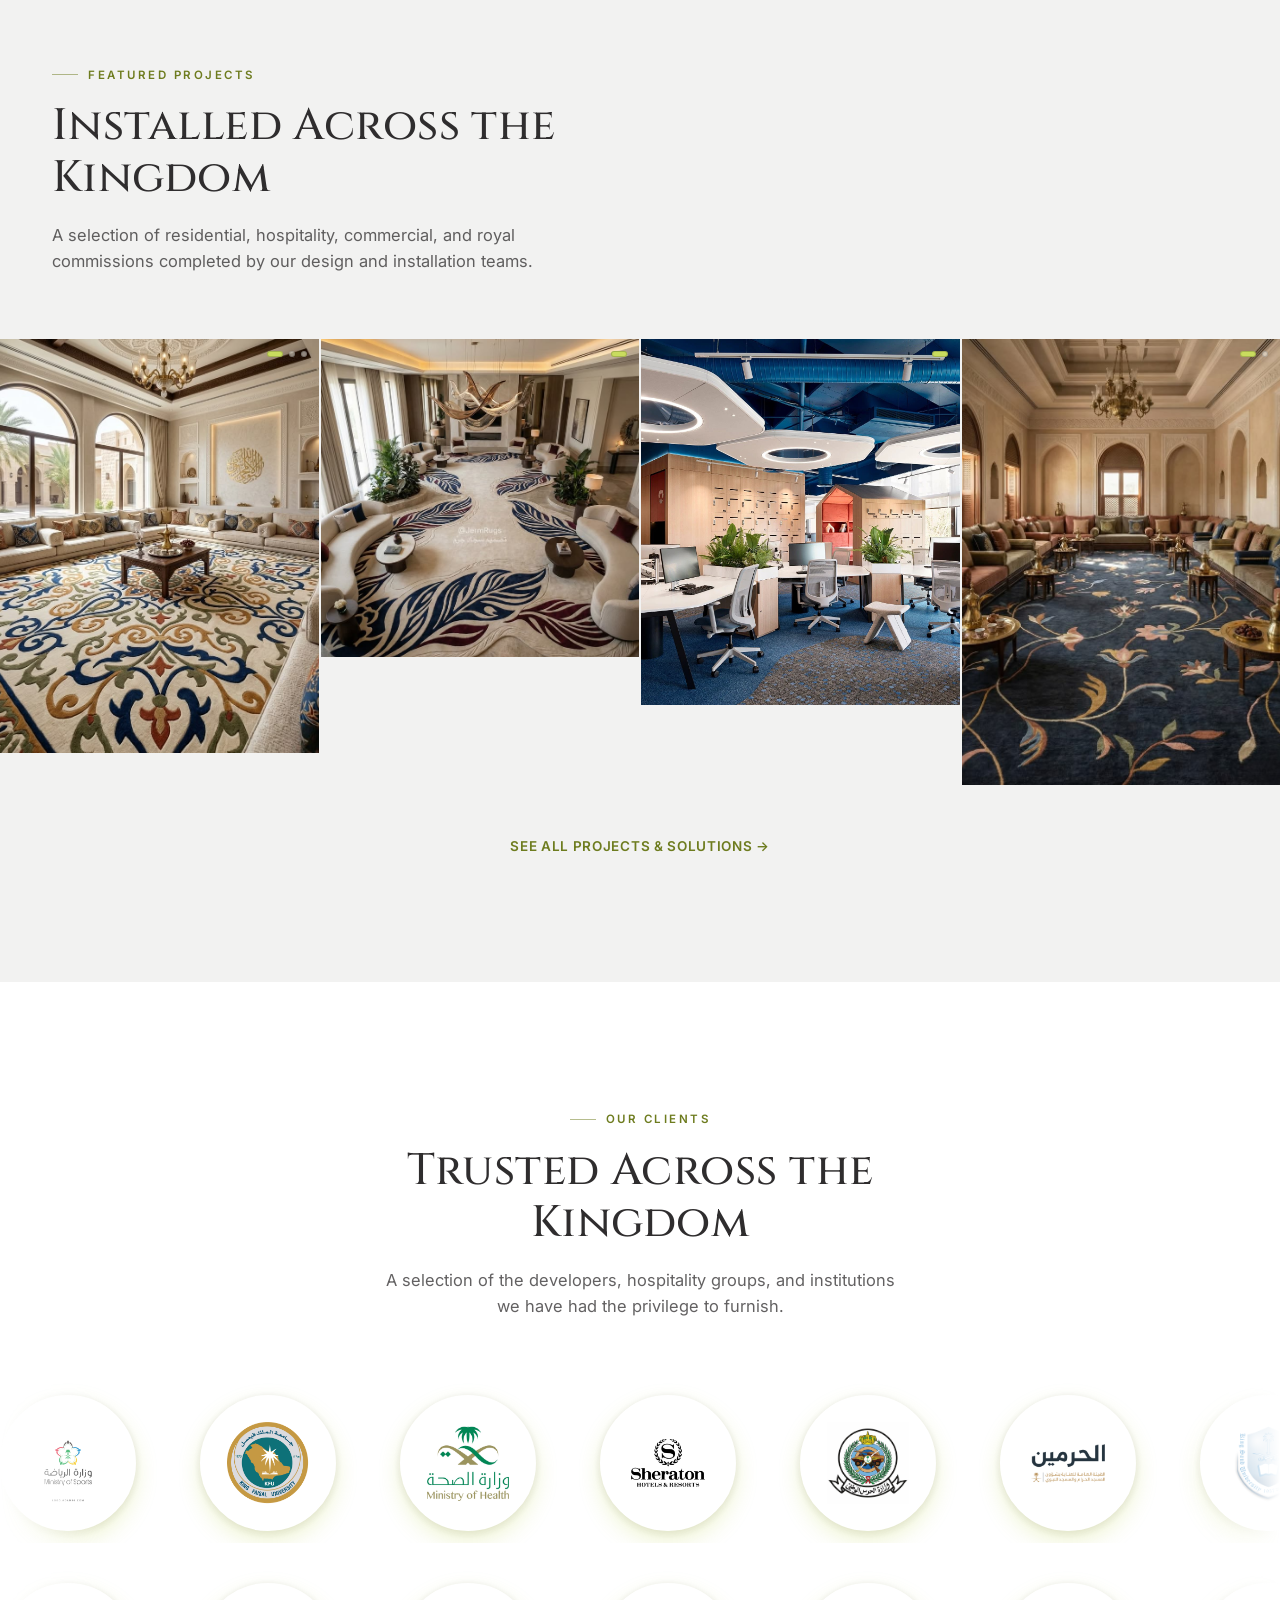
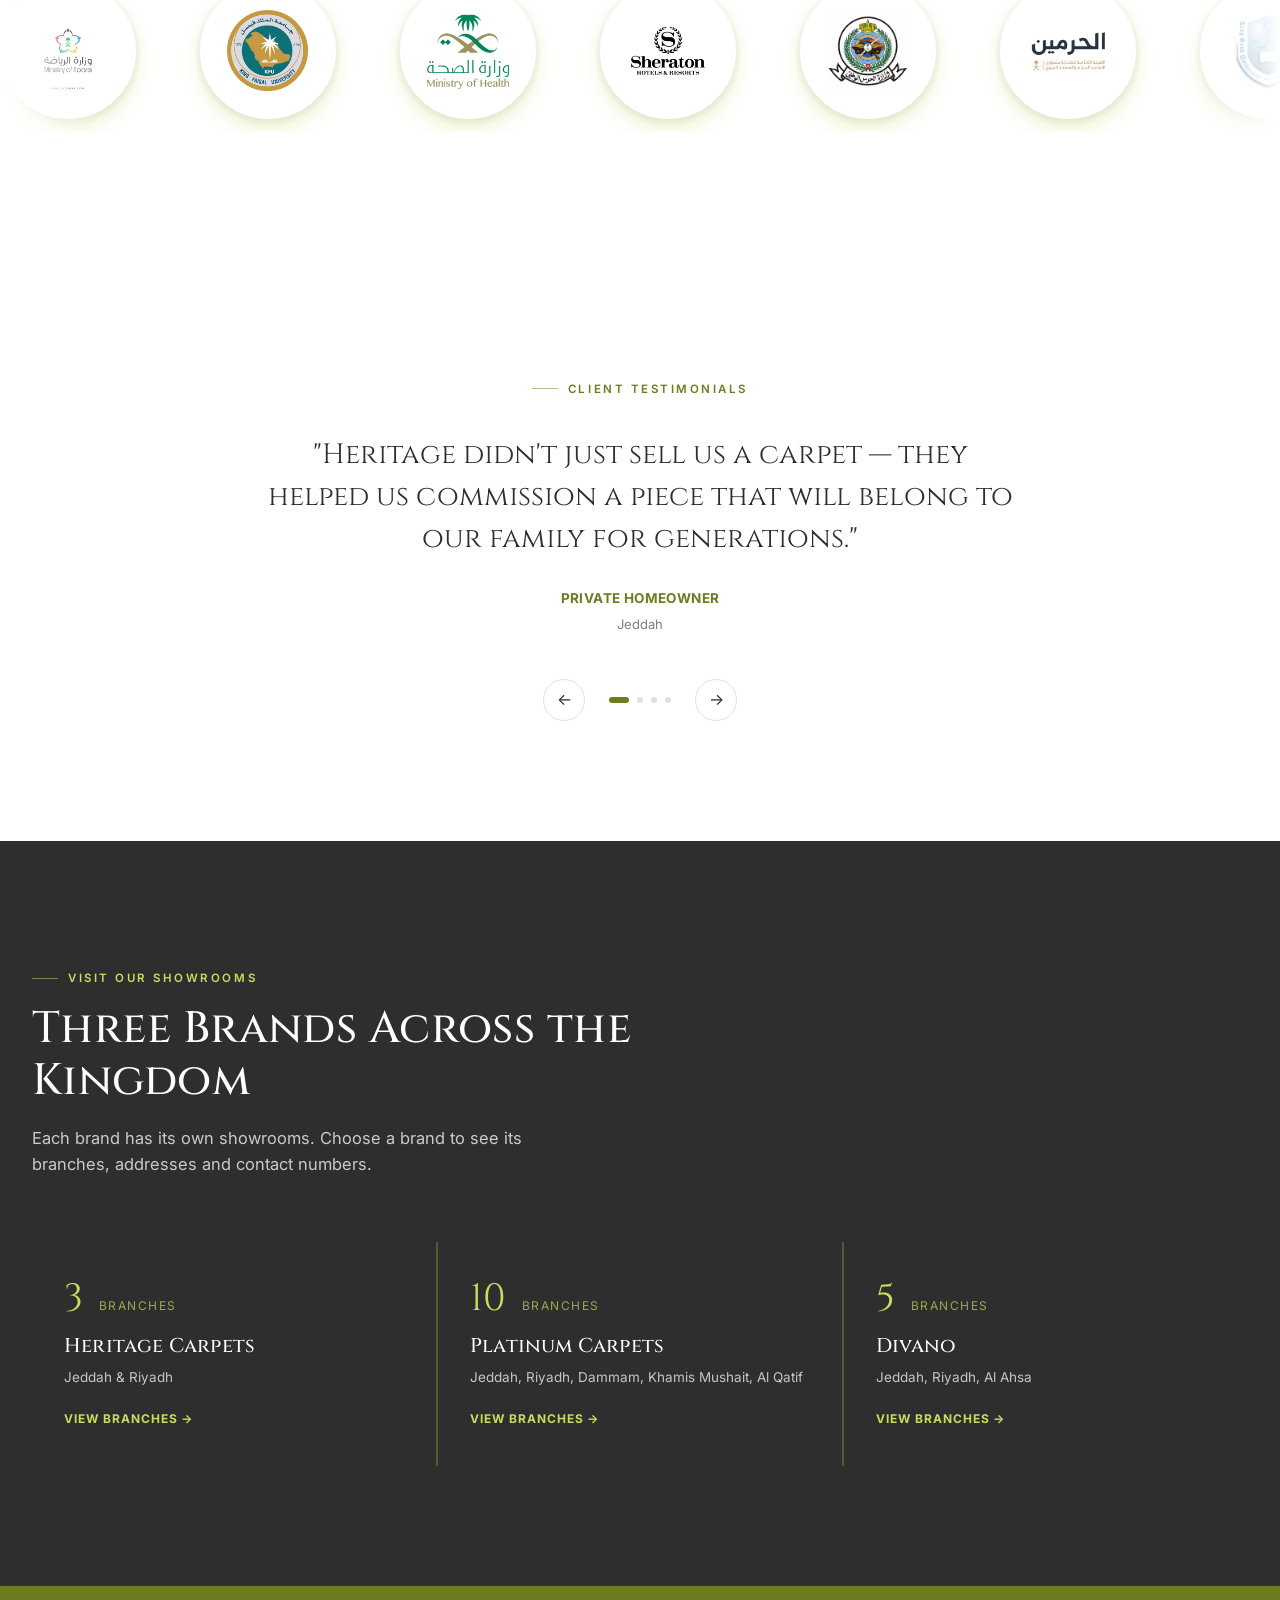
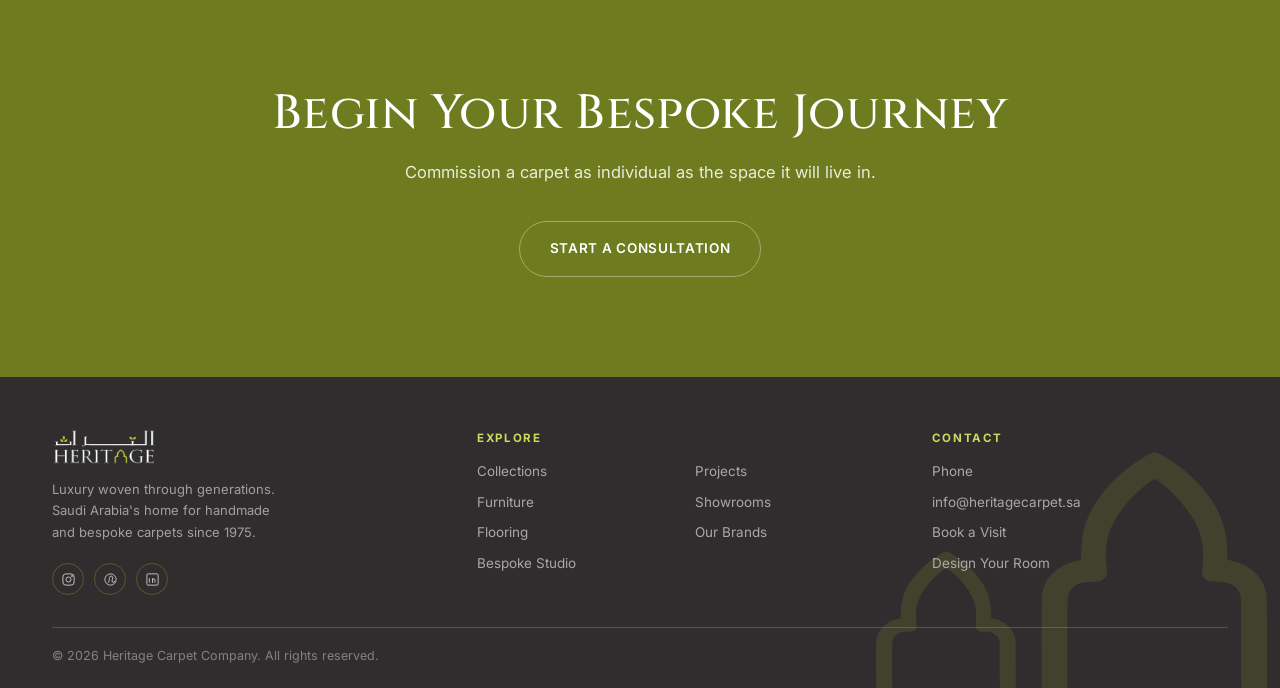
==== commit 582ff614: "Add files via upload" ====
--- a/index.html
+++ b/index.html
@@ -297,7 +297,7 @@
   <div class="container-wide">
     <div class="section-head">
       <div class="eyebrow on-dark">Visit Our Showrooms</div>
-      <h2>Our Showrooms Across the Kingdom</h2>
+      <h2>Three Brands Across the Kingdom</h2>
       <p>Each brand has its own showrooms. Choose a brand to see its branches, addresses and contact numbers.</p>
     </div>
     <div class="showroom-brands">
@@ -793,7 +793,7 @@
         'Assets/collections/commercial.jpg',
         'Assets/collections/commercial-2.jpg',
         'Assets/collections/commercial-3.jpg']},
-      {n:'08', t:'Luxury Furniture', d:'Curated pieces that complete the room a Heritage rug begins.', motif:'sofa', href:'collections.html?category=furniture', slug:'furniture',images:[
+      {n:'08', t:'Luxury Furniture', d:'Curated pieces that complete the room a Heritage rug begins.', motif:'sofa', href:'furniture.html', slug:'furniture',images:[
         'Assets/collections/furniture.jpg',
         'Assets/collections/furniture-2.jpg',
         'Assets/collections/furniture-3.jpg']}
@@ -899,7 +899,7 @@
         'Assets/collections/commercial.jpg',
         'Assets/collections/commercial-2.jpg',
         'Assets/collections/commercial-3.jpg']},
-      {n:'08', t:'الأثاث الفاخر', d:'قطع مختارة بعناية تكمل الغرفة التي تبدأها سجادة من التراث.', motif:'sofa', href:'collections.html?category=furniture', slug:'furniture', images:[
+      {n:'08', t:'الأثاث الفاخر', d:'قطع مختارة بعناية تكمل الغرفة التي تبدأها سجادة من التراث.', motif:'sofa', href:'furniture.html', slug:'furniture', images:[
         'Assets/collections/furniture.jpg',
         'Assets/collections/furniture-2.jpg',
         'Assets/collections/furniture-3.jpg']}
--- a/css/style.css
+++ b/css/style.css
@@ -650,13 +650,22 @@
   animation:clientsScroll 36s linear infinite;
 }
 .clients-marquee:hover .clients-track{animation-play-state:paused;}
-/* second row scrolls the opposite way in LTR; in RTL the pair swaps as a whole
-   (same mirroring convention used everywhere else on the site), so the two
-   rows always move opposite each other regardless of language. */
+
+/* Direction handling.
+   In LTR the track's left edge sits at the container's left edge and the
+   overflow runs off to the RIGHT, so translating to -50% pulls unseen
+   content into view and lands exactly on the seam of the duplicated set.
+
+   In RTL a flex row lays out right-to-left: the track's RIGHT edge aligns
+   with the container and the overflow runs off to the LEFT. Translating to
+   -50% there pushes the content further away from the viewport instead of
+   into it, which empties the row — the bug that showed as one short row and
+   a large blank space. RTL therefore needs the mirrored keyframe. */
+@keyframes clientsScroll{from{transform:translateX(0);}to{transform:translateX(-50%);}}
+@keyframes clientsScrollRtl{from{transform:translateX(0);}to{transform:translateX(50%);}}
+[dir="rtl"] .clients-track{animation-name:clientsScrollRtl;}
+/* the second row always runs opposite the first, in either language */
 .clients-track.clients-track-reverse{animation-direction:reverse;}
-[dir="rtl"] .clients-track{animation-direction:reverse;}
-[dir="rtl"] .clients-track.clients-track-reverse{animation-direction:normal;}
-@keyframes clientsScroll{from{transform:translateX(0);}to{transform:translateX(-50%);}}
 .client-logo{
   flex-shrink:0;
   width:136px;height:136px;
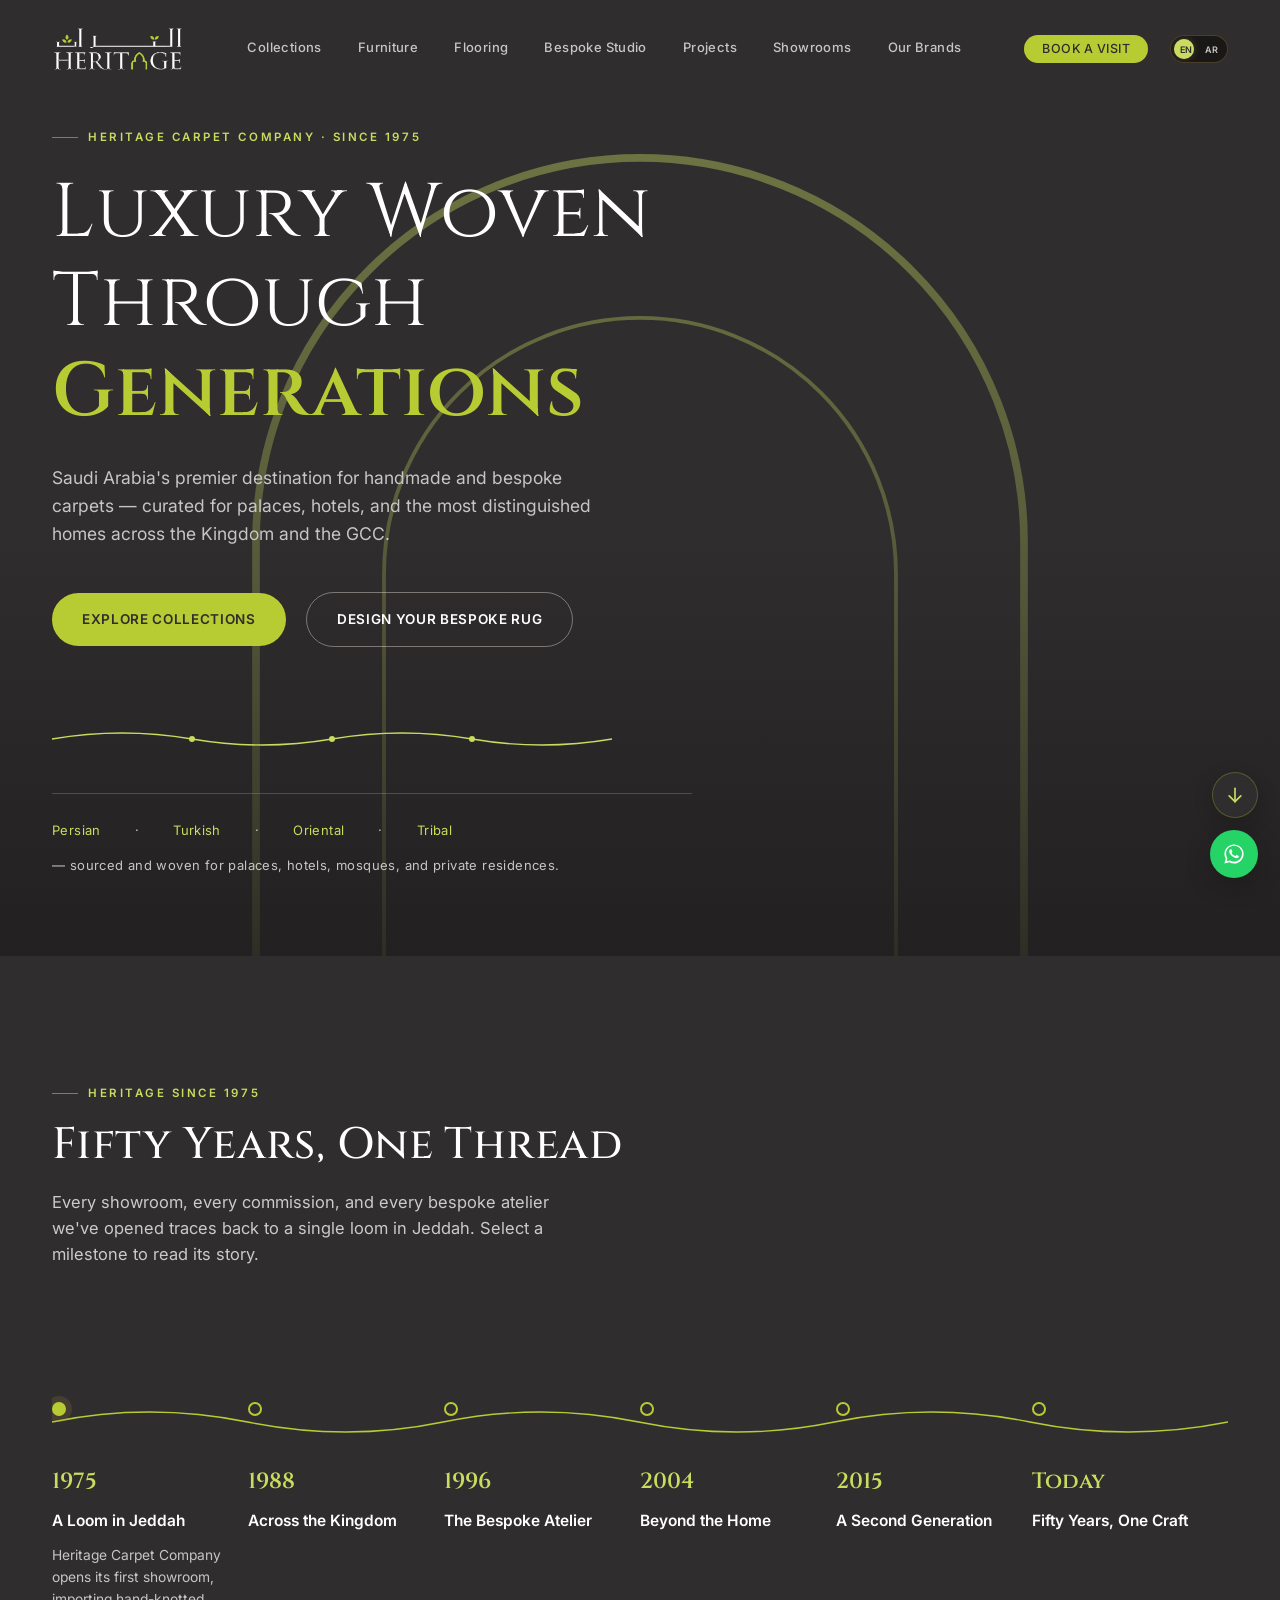
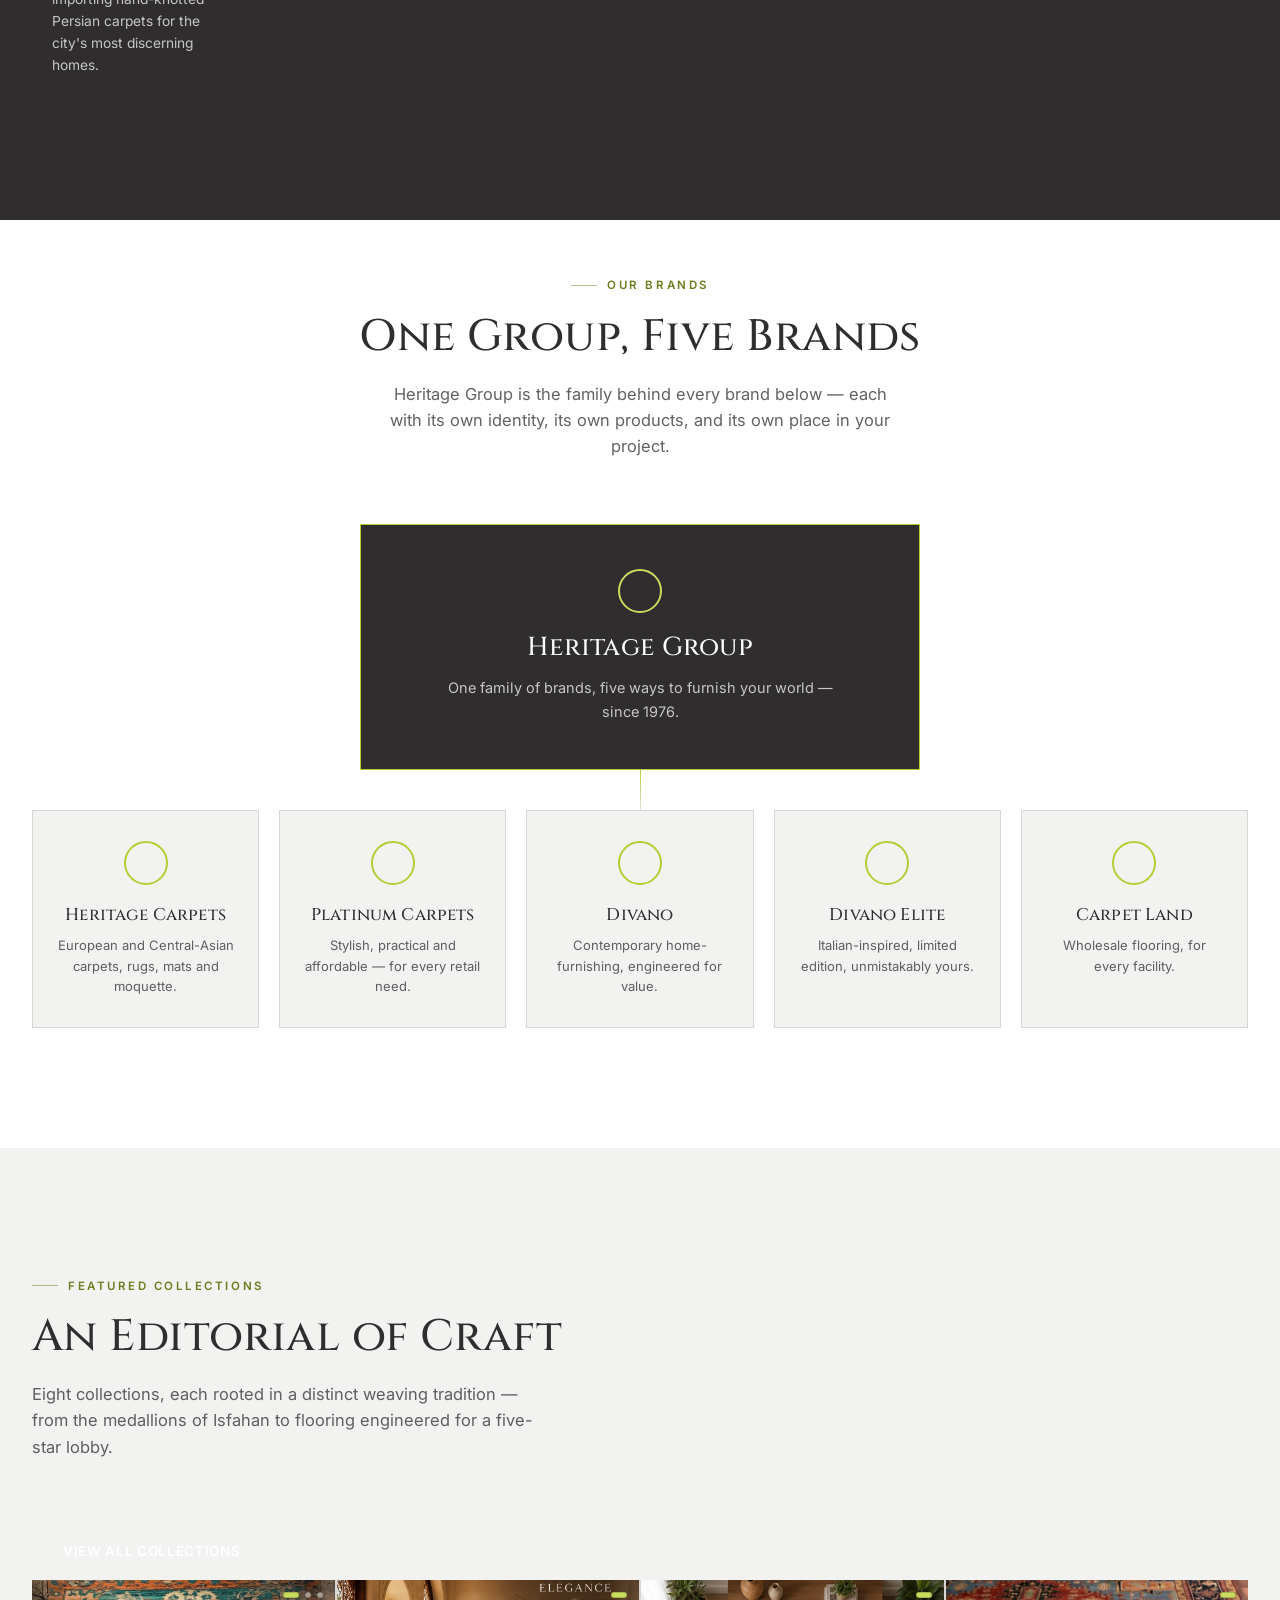
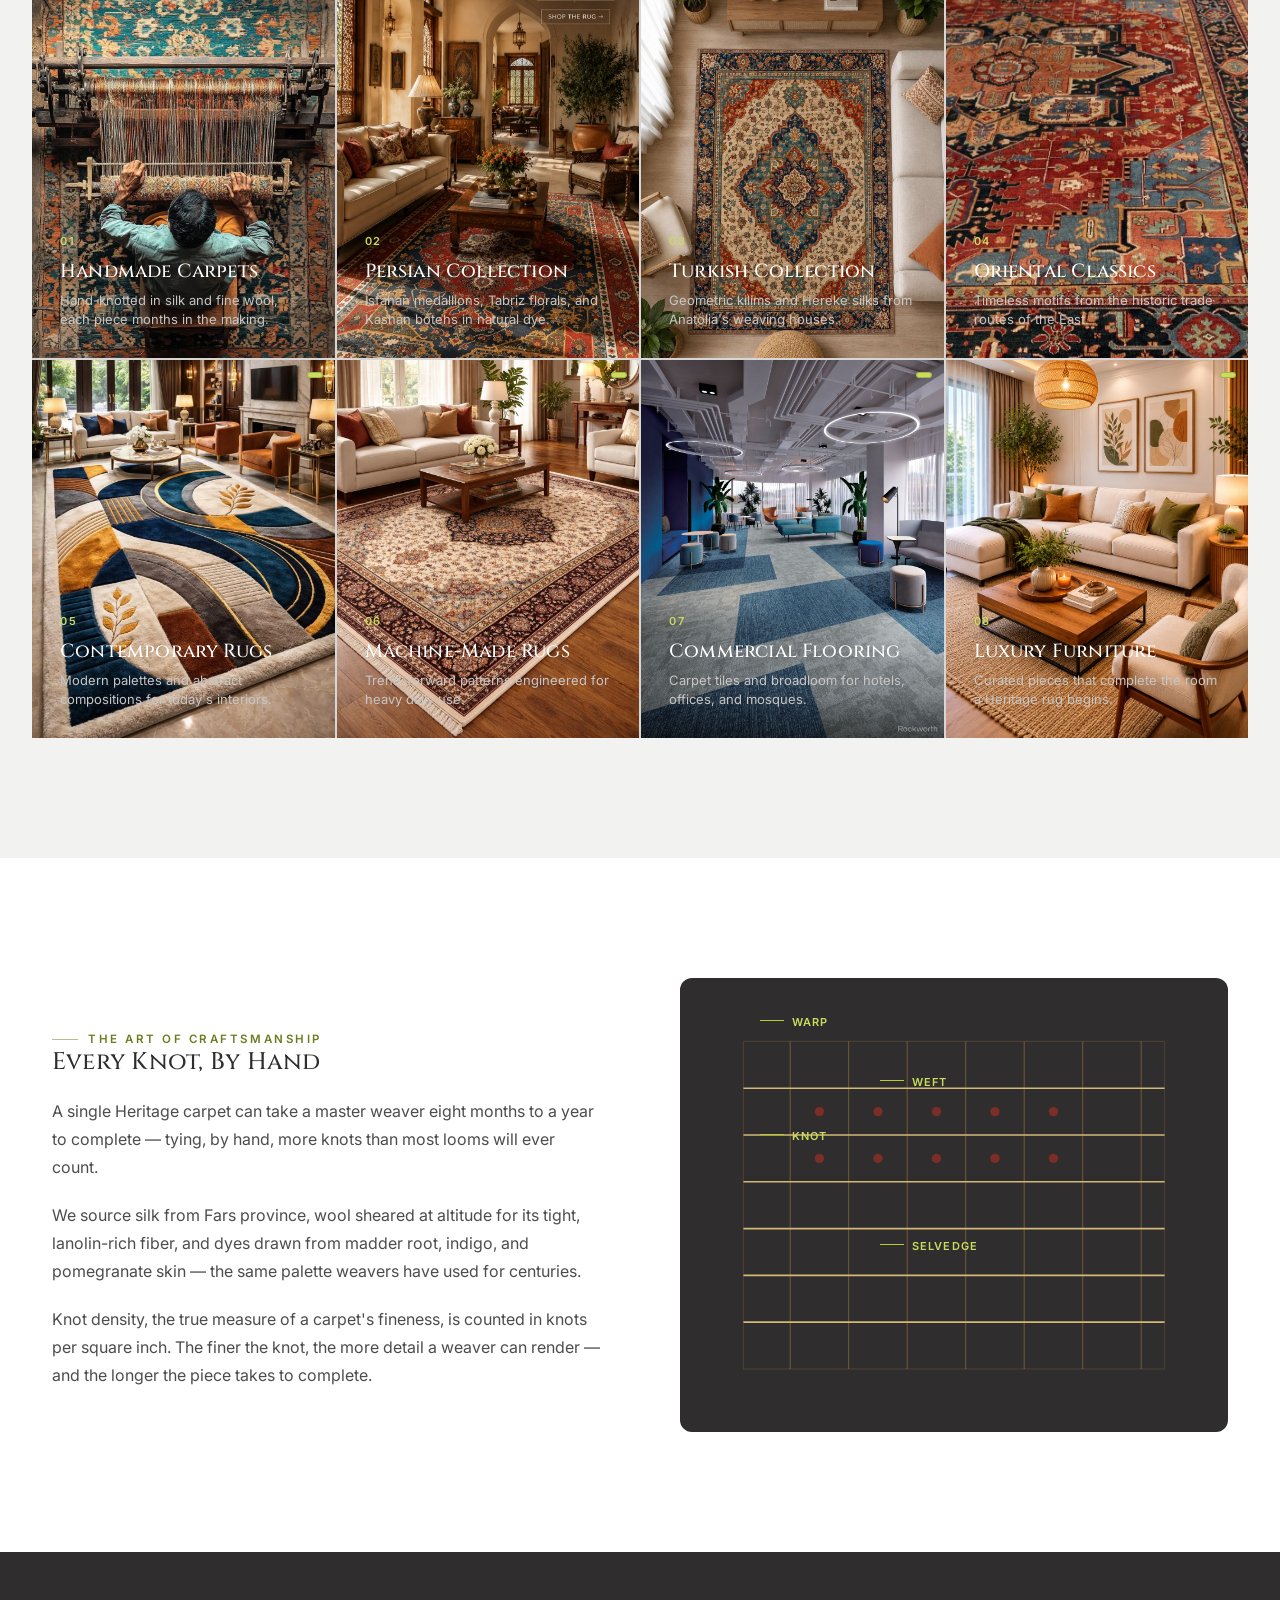
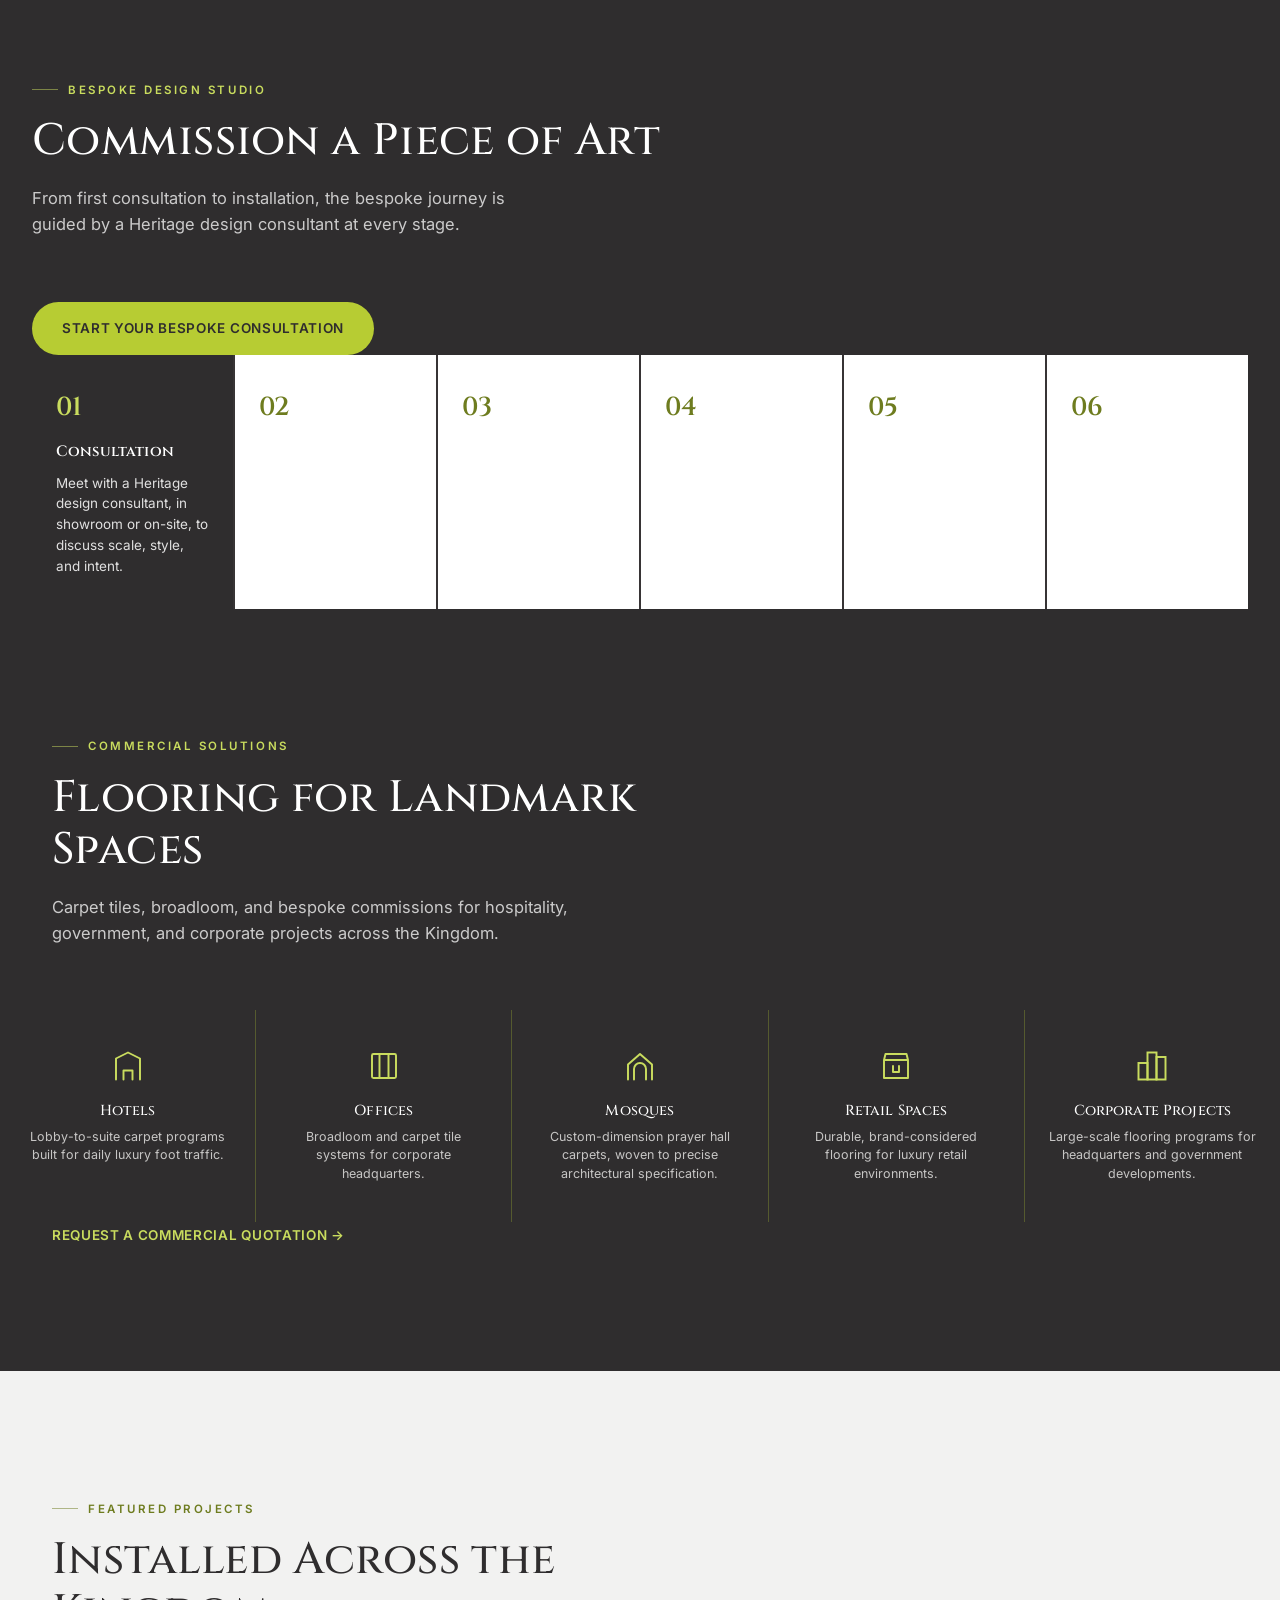
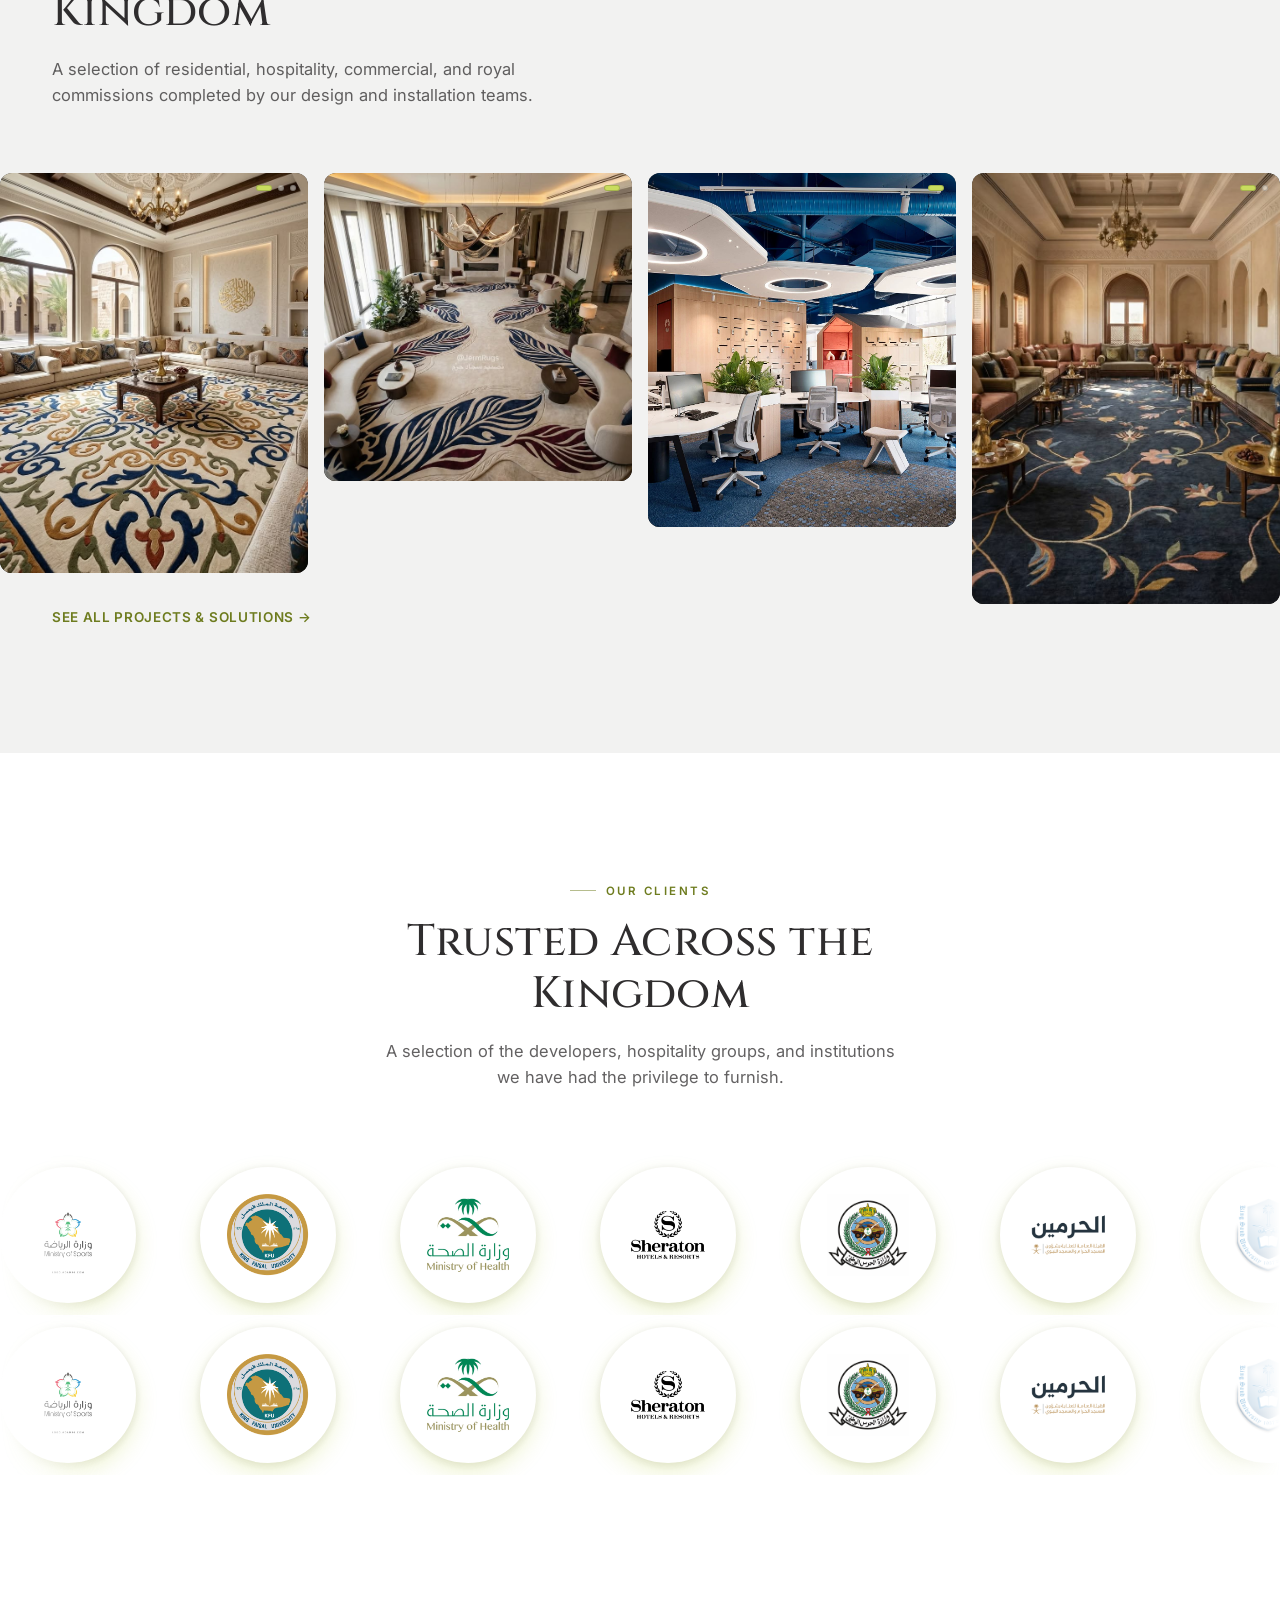
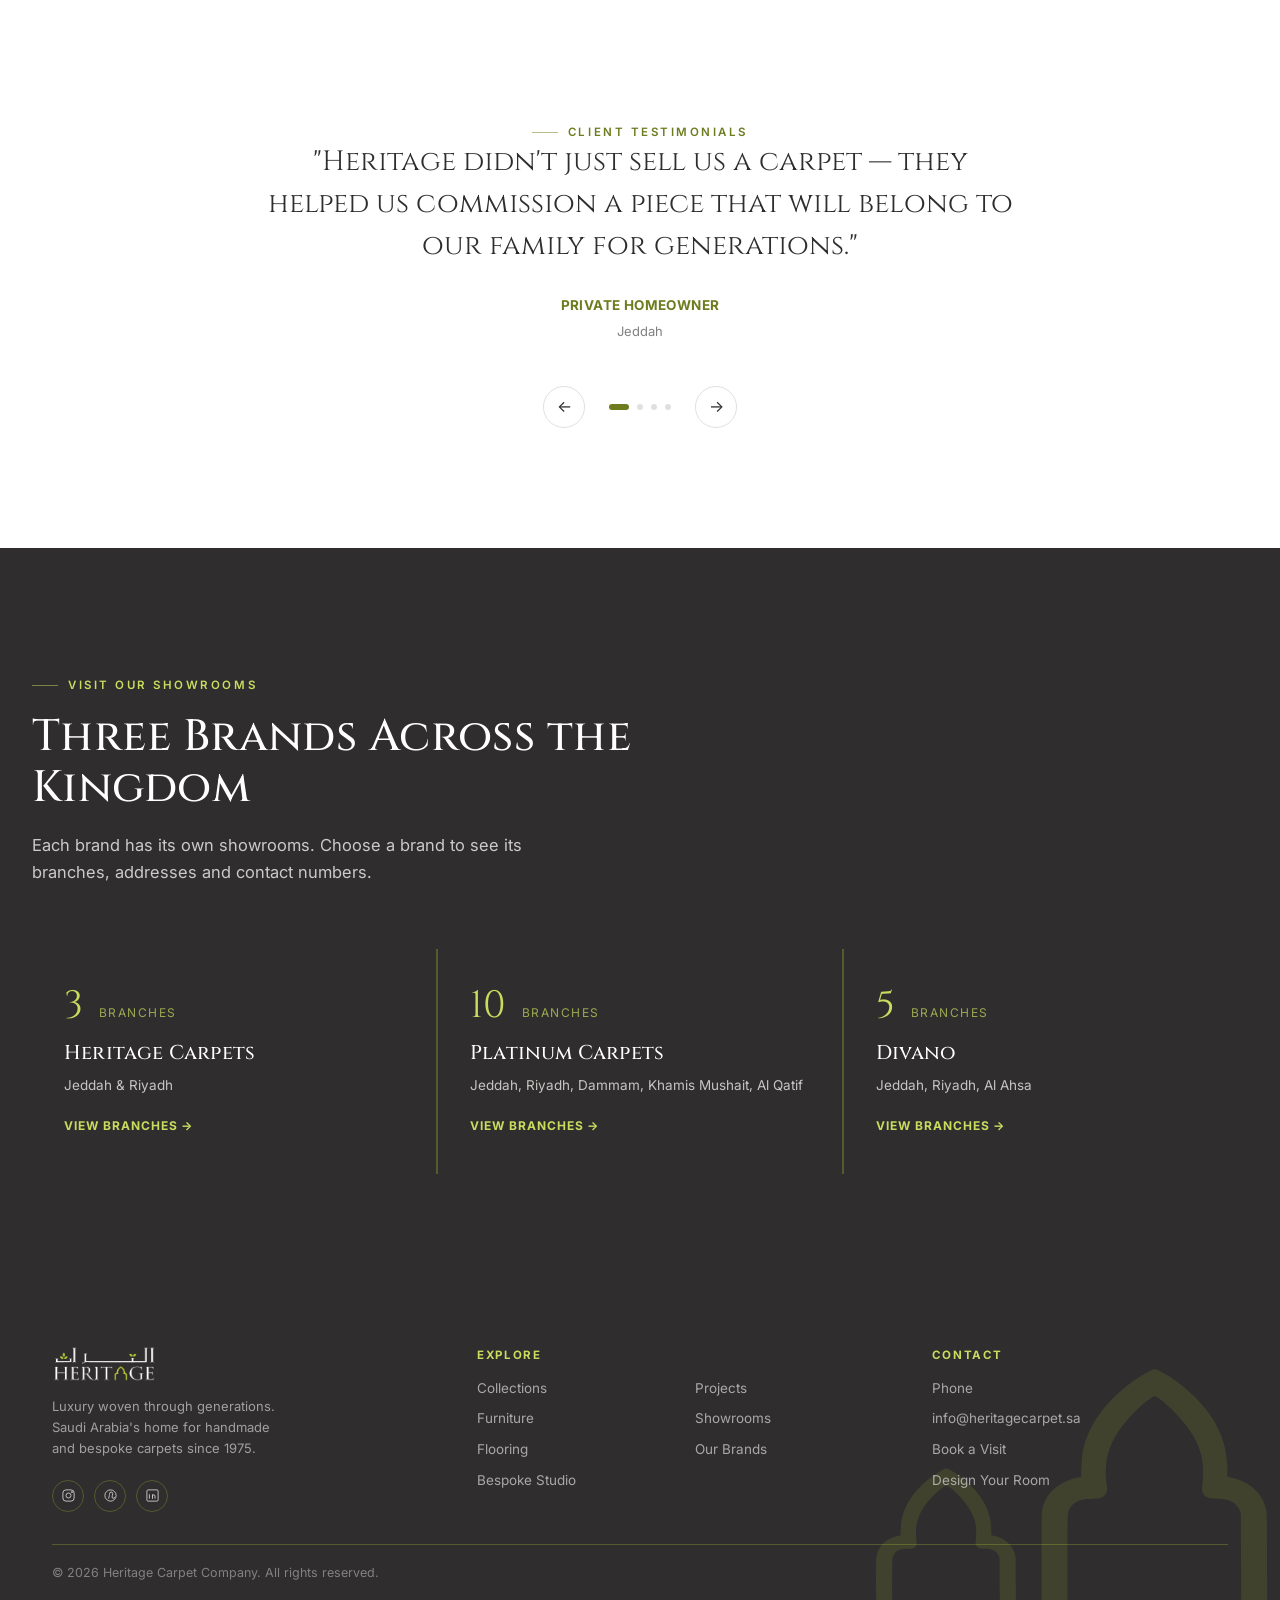
==== commit 79822ef5: "Add files via upload" ====
--- a/index.html
+++ b/index.html
@@ -9,7 +9,7 @@
 <link href="https://fonts.googleapis.com/css2?family=Fraunces:ital,opsz,wght@0,9..144,300;0,9..144,400;0,9..144,500;0,9..144,600;1,9..144,400;1,9..144,500&family=Inter:wght@400;500;600;700&family=Amiri:wght@400;700&family=Tajawal:wght@400;500;700;800&display=swap" rel="stylesheet">
 <link rel="stylesheet" href="css/style.css">
 </head>
-<body>
+<body data-page="home">
 
 <div class="lang-block" data-lang="en" dir="ltr">
 <!-- ============ NAV ============ -->
@@ -154,19 +154,17 @@
 </section>
 
 <!-- ============ FEATURED COLLECTIONS ============ -->
-<section class="section">
-  <div class="container">
-    <div class="section-head">
-      <div class="eyebrow on-light">Featured Collections</div>
-      <h2>An Editorial of Craft</h2>
-      <p>Eight collections, each rooted in a distinct weaving tradition — from the medallions of Isfahan to flooring engineered for a five-star lobby.</p>
-    </div>
-  </div>
-  <div class="collections-grid reveal" data-role="collections-grid"></div>
-  <div class="container">
-    <div style="margin-top:48px;text-align:center;">
-      <a href="collections.html" class="btn-text" style="color:var(--madder);">View All Collections →</a>
-    </div>
+<section class="section home-collections">
+  <div class="container-wide">
+    <div class="home-head">
+      <div class="section-head">
+        <div class="eyebrow on-light">Featured Collections</div>
+        <h2>An Editorial of Craft</h2>
+        <p>Eight collections, each rooted in a distinct weaving tradition — from the medallions of Isfahan to flooring engineered for a five-star lobby.</p>
+      </div>
+      <a href="collections.html" class="btn btn-outline home-head-cta">View All Collections</a>
+    </div>
+    <div class="collections-grid reveal" data-role="collections-grid"></div>
   </div>
 </section>
 
@@ -209,19 +207,17 @@
 </section>
 
 <!-- ============ BESPOKE JOURNEY ============ -->
-<section class="section on-dark">
-  <div class="container">
-    <div class="section-head">
-      <div class="eyebrow on-dark">Bespoke Design Studio</div>
-      <h2>Commission a Piece of Art</h2>
-      <p>From first consultation to installation, the bespoke journey is guided by a Heritage design consultant at every stage.</p>
-    </div>
-  </div>
-  <div class="journey reveal" data-role="journey"></div>
-  <div class="container">
-    <div style="margin-top:56px;text-align:center;">
-      <a href="bespoke.html" class="btn btn-fill">Start Your Bespoke Consultation</a>
-    </div>
+<section class="section on-dark home-journey">
+  <div class="container-wide">
+    <div class="home-head">
+      <div class="section-head">
+        <div class="eyebrow on-dark">Bespoke Design Studio</div>
+        <h2>Commission a Piece of Art</h2>
+        <p>From first consultation to installation, the bespoke journey is guided by a Heritage design consultant at every stage.</p>
+      </div>
+      <a href="bespoke.html" class="btn btn-fill home-head-cta">Start Your Bespoke Consultation</a>
+    </div>
+    <div class="journey reveal" data-role="journey"></div>
   </div>
 </section>
 
@@ -236,7 +232,7 @@
   </div>
   <div class="commercial-grid reveal" data-role="commercial-grid"></div>
   <div class="container">
-    <div style="margin-top:48px;text-align:center;">
+    <div class="home-more">
       <a href="projects.html#project-enquiry-en" class="btn-text" style="color:var(--brass-light);">Request a Commercial Quotation →</a>
     </div>
   </div>
@@ -253,7 +249,7 @@
   </div>
   <div class="projects-grid reveal" data-role="projects-grid"></div>
   <div class="container">
-    <div style="margin-top:48px;text-align:center;">
+    <div class="home-more">
       <a href="projects.html" class="btn-text" style="color:var(--madder);">See All Projects &amp; Solutions &rarr;</a>
     </div>
   </div>
@@ -272,7 +268,7 @@
   <div class="clients-marquee">
     <div class="clients-track" data-role="clients-track"></div>
   </div>
-  <div class="clients-marquee" style="margin-top:28px;">
+  <div class="clients-marquee home-marquee-2">
     <div class="clients-track clients-track-reverse" data-role="clients-track-2"></div>
   </div>
 </section>
@@ -282,7 +278,7 @@
   <div class="container">
     <div class="testi-wrap">
       <div class="eyebrow on-light" style="justify-content:center;">Client Testimonials</div>
-      <div style="margin-top:36px;" data-role="testi-slides"></div>
+      <div class="home-testi-slides" data-role="testi-slides"></div>
       <div class="testi-controls">
         <button class="testi-arrow" data-role="testi-prev" aria-label="Previous">←</button>
         <div class="testi-dots" data-role="testi-dots"></div>
@@ -323,15 +319,6 @@
   </div>
 </section>
 
-<!-- ============ CTA BAND ============ -->
-<section class="cta-band">
-  <div class="container">
-    <h2>Begin Your Bespoke Journey</h2>
-    <p>Commission a carpet as individual as the space it will live in.</p>
-    <a href="bespoke.html" class="btn btn-outline">Start a Consultation</a>
-  </div>
-</section>
-
 <!-- ============ FOOTER ============ -->
 <footer>
   <div class="container">
@@ -523,19 +510,17 @@
 </section>
 
 <!-- ============ FEATURED COLLECTIONS ============ -->
-<section class="section">
-  <div class="container">
-    <div class="section-head">
-      <div class="eyebrow on-light">مجموعات مختارة</div>
-      <h2>معرض من الحِرفية</h2>
-      <p>ثماني مجموعات، لكل منها جذور في تقليد نسج مختلف — من ميداليات أصفهان إلى أرضيات مصممة لبهو فندق خمس نجوم.</p>
-    </div>
-  </div>
-  <div class="collections-grid reveal" data-role="collections-grid"></div>
-  <div class="container">
-    <div style="margin-top:48px;text-align:center;">
-      <a href="collections.html" class="btn-text" style="color:var(--madder);">عرض جميع المجموعات ←</a>
-    </div>
+<section class="section home-collections">
+  <div class="container-wide">
+    <div class="home-head">
+      <div class="section-head">
+        <div class="eyebrow on-light">مجموعات مختارة</div>
+        <h2>معرض من الحِرفية</h2>
+        <p>ثماني مجموعات، لكل منها جذور في تقليد نسج مختلف — من ميداليات أصفهان إلى أرضيات مصممة لبهو فندق خمس نجوم.</p>
+      </div>
+      <a href="collections.html" class="btn btn-outline home-head-cta">عرض كل المجموعات</a>
+    </div>
+    <div class="collections-grid reveal" data-role="collections-grid"></div>
   </div>
 </section>
 
@@ -578,19 +563,17 @@
 </section>
 
 <!-- ============ BESPOKE JOURNEY ============ -->
-<section class="section on-dark">
-  <div class="container">
-    <div class="section-head">
-      <div class="eyebrow on-dark">استوديو التصميم الحصري</div>
-      <h2>اطلب تصميم قطعة فنية</h2>
-      <p>من الاستشارة الأولى وحتى التركيب، يرافقكم مستشار تصميم من التراث في كل مرحلة من رحلة التصميم الحصري.</p>
-    </div>
-  </div>
-  <div class="journey reveal" data-role="journey"></div>
-  <div class="container">
-    <div style="margin-top:56px;text-align:center;">
-      <a href="bespoke.html" class="btn btn-fill">ابدأ استشارتك الحصرية</a>
-    </div>
+<section class="section on-dark home-journey">
+  <div class="container-wide">
+    <div class="home-head">
+      <div class="section-head">
+        <div class="eyebrow on-dark">استوديو التصميم الحصري</div>
+        <h2>اطلب قطعة فنية</h2>
+        <p>من الاستشارة الأولى حتى التركيب، تُدار رحلة التصميم الحصري بإشراف مستشار تصميم من التراث في كل مرحلة.</p>
+      </div>
+      <a href="bespoke.html" class="btn btn-fill home-head-cta">ابدأ استشارتك الحصرية</a>
+    </div>
+    <div class="journey reveal" data-role="journey"></div>
   </div>
 </section>
 
@@ -605,7 +588,7 @@
   </div>
   <div class="commercial-grid reveal" data-role="commercial-grid"></div>
   <div class="container">
-    <div style="margin-top:48px;text-align:center;">
+    <div class="home-more">
       <a href="projects.html#project-enquiry-ar" class="btn-text" style="color:var(--brass-light);">اطلب عرض سعر تجاري ←</a>
     </div>
   </div>
@@ -622,7 +605,7 @@
   </div>
   <div class="projects-grid reveal" data-role="projects-grid"></div>
   <div class="container">
-    <div style="margin-top:48px;text-align:center;">
+    <div class="home-more">
       <a href="projects.html" class="btn-text" style="color:var(--madder);">جميع المشاريع والحلول &larr;</a>
     </div>
   </div>
@@ -641,7 +624,7 @@
   <div class="clients-marquee">
     <div class="clients-track" data-role="clients-track"></div>
   </div>
-  <div class="clients-marquee" style="margin-top:28px;">
+  <div class="clients-marquee home-marquee-2">
     <div class="clients-track clients-track-reverse" data-role="clients-track-2"></div>
   </div>
 </section>
@@ -651,7 +634,7 @@
   <div class="container">
     <div class="testi-wrap">
       <div class="eyebrow on-light" style="justify-content:center;">آراء العملاء</div>
-      <div style="margin-top:36px;" data-role="testi-slides"></div>
+      <div class="home-testi-slides" data-role="testi-slides"></div>
       <div class="testi-controls">
         <button class="testi-arrow" data-role="testi-prev" aria-label="السابق">→</button>
         <div class="testi-dots" data-role="testi-dots"></div>
@@ -689,15 +672,6 @@
         <div class="sb-link">عرض الفروع &rarr;</div>
       </a>
     </div>
-  </div>
-</section>
-
-<!-- ============ CTA BAND ============ -->
-<section class="cta-band">
-  <div class="container">
-    <h2>ابدأ رحلتك الحصرية</h2>
-    <p>اطلب تفصيل سجادة فريدة بتفرد المكان الذي ستزينه.</p>
-    <a href="bespoke.html" class="btn btn-outline">ابدأ استشارة</a>
   </div>
 </section>
 
--- a/css/style.css
+++ b/css/style.css
@@ -375,8 +375,9 @@
 .filter-bar{display:flex;gap:10px;flex-wrap:wrap;margin-bottom:44px;}
 .filter-btn{padding:10px 20px;font-size:12.5px;font-weight:600;letter-spacing:0.04em;text-transform:uppercase;border:1px solid var(--line-light);border-radius:var(--radius-pill);transition:.3s;}
 .filter-btn.active,.filter-btn:hover{background:var(--ink);color:var(--cream-text);border-color:var(--ink);}
-.projects-grid{columns:4 220px;column-gap:2px;}
-.project-item{break-inside:avoid;margin-bottom:2px;position:relative;overflow:hidden;display:block;transition:.5s var(--ease);}
+.projects-grid{columns:4 220px;column-gap:16px;}
+.project-item{break-inside:avoid;margin-bottom:16px;position:relative;overflow:hidden;display:block;
+  border-radius:var(--radius-md);transition:.5s var(--ease);}
 .project-item.hidden{display:none;}
 .project-item .motif{position:relative;aspect-ratio:var(--ar,1/1.1);}
 .project-item .p-body{position:absolute;inset-inline:0;bottom:0;padding:20px;background:linear-gradient(180deg,transparent,rgba(27,23,20,0.9));}
@@ -571,7 +572,8 @@
 .solution:last-child{border-bottom:none;}
 .solution.is-reversed .solution-media{order:2;}
 .solution-media{position:relative;min-width:0;}
-.solution-media .motif{position:relative;aspect-ratio:4/3;overflow:hidden;background:var(--ink);}
+.solution-media .motif{position:relative;aspect-ratio:4/3;overflow:hidden;background:var(--ink);
+  border-radius:var(--radius-md);}
 .solution-project{margin-top:14px;font-size:11.5px;letter-spacing:0.16em;text-transform:uppercase;color:var(--madder);font-weight:700;}
 .solution-body{min-width:0;}
 .solution-body h3{font-size:clamp(22px,2.6vw,30px);}
@@ -593,8 +595,8 @@
 .acc-body li{position:relative;padding-inline-start:20px;margin-bottom:11px;font-size:14.5px;line-height:1.7;opacity:0.85;}
 .acc-body li::before{content:"";position:absolute;inset-inline-start:0;top:9px;width:6px;height:6px;border-radius:50%;background:var(--brass);}
 
-.pv-gallery{position:relative;background:var(--ink);}
-.pv-gallery-track{position:relative;width:100%;aspect-ratio:21/9;overflow:hidden;}
+.pv-gallery{position:relative;background:var(--ink);border-radius:var(--radius-md);overflow:hidden;}
+.pv-gallery-track{position:relative;width:100%;aspect-ratio:21/9;overflow:hidden;border-radius:var(--radius-md);}
 .pv-slide{position:absolute;inset:0;opacity:0;transition:opacity .7s ease;}
 .pv-slide.active{opacity:1;}
 .pv-slide svg,.pv-slide img{position:absolute;inset:0;width:100%;height:100%;object-fit:cover;}
@@ -1059,13 +1061,17 @@
 .mobile-filter-toggle{display:none;width:100%;padding:14px;border:1px solid var(--line-light);border-radius:var(--radius-pill);text-align:center;font-size:13px;font-weight:600;letter-spacing:0.04em;text-transform:uppercase;margin-bottom:24px;background:var(--parchment-2);}
 
 .product-grid{display:grid;grid-template-columns:repeat(3,1fr);gap:28px 24px;}
-.product-card{background:var(--parchment-2);position:relative;transition:transform .4s var(--ease);min-width:0;}
+.product-card{background:var(--parchment-2);position:relative;min-width:0;
+  border:1px solid var(--line-light);border-radius:var(--radius-md);overflow:hidden;
+  transition:transform .4s var(--ease),box-shadow .4s var(--ease),border-color .4s var(--ease);}
+.product-card:hover{transform:translateY(-6px);border-color:var(--brass);
+  box-shadow:0 18px 40px rgba(20,18,14,0.14);}
 .product-card.hidden{display:none;}
 .product-media{aspect-ratio:1/1.05;position:relative;overflow:hidden;background:var(--ink);}
 .product-media .motif{position:absolute;inset:0;transition:transform .6s var(--ease);}
 .product-card:hover .motif{transform:scale(1.06);}
 .product-tag{position:absolute;top:14px;inset-inline-start:14px;font-size:10px;letter-spacing:0.1em;text-transform:uppercase;font-weight:700;color:var(--ink);background:var(--brass-light);padding:5px 10px;border-radius:var(--radius-pill);z-index:2;}
-.product-body{padding:20px 4px 4px;}
+.product-body{padding:20px 20px 22px;}
 .product-origin{font-size:11px;letter-spacing:0.1em;text-transform:uppercase;color:var(--madder);font-weight:700;}
 .product-name{font-size:16.5px;margin-top:8px;font-weight:500;}
 .product-meta{font-size:12.5px;opacity:0.6;margin-top:6px;}
@@ -1460,3 +1466,112 @@
 @media (max-width:760px){
   .room-samples{grid-template-columns:repeat(3,1fr);}
 }
+
+
+/* ============ COLLECTIONS — category bar (modern PLP header) ============
+   Three primary categories replace a nine-item checkbox list in the sidebar.
+   Style chips appear underneath only when the chosen category has styles, so
+   the extra choice shows up exactly when it becomes relevant. */
+.category-bar{display:flex;flex-wrap:wrap;gap:10px;margin-bottom:14px;}
+.cat-pill{display:inline-flex;align-items:center;gap:9px;padding:13px 24px;
+  font-family:var(--font-display);font-size:16px;color:var(--ink-text);
+  background:var(--parchment-2);border:1.5px solid var(--line-light);
+  border-radius:var(--radius-pill);transition:.3s var(--ease);}
+.cat-pill:hover{border-color:var(--brass);transform:translateY(-2px);}
+.cat-pill.active{background:var(--ink);border-color:var(--ink);color:var(--cream-text);}
+.cat-pill-count{display:inline-flex;align-items:center;justify-content:center;
+  min-width:22px;height:22px;padding:0 6px;font-family:var(--font-body);
+  font-size:11.5px;font-weight:700;background:rgba(0,0,0,0.08);border-radius:var(--radius-pill);}
+.cat-pill.active .cat-pill-count{background:var(--brass);color:var(--ink);}
+
+.style-bar{display:flex;flex-wrap:wrap;gap:8px;margin-bottom:22px;}
+.style-bar[hidden]{display:none;}
+.style-chip{padding:8px 16px;font-size:12.5px;font-weight:600;color:var(--ink-text);
+  background:transparent;border:1px solid var(--line-light);
+  border-radius:var(--radius-pill);transition:.25s var(--ease);}
+.style-chip:hover{border-color:var(--brass);}
+.style-chip.active{background:var(--brass);border-color:var(--brass);color:var(--ink);}
+
+@media (max-width:640px){
+  .category-bar{gap:8px;}
+  .cat-pill{flex:1 1 calc(50% - 4px);justify-content:center;padding:12px 14px;font-size:14px;}
+}
+
+/* ============ COLLECTIONS — single-column toolbar layout ============
+   The left filter sidebar is gone; every control sits above the grid. With
+   16 rugs a persistent sidebar cost a third of the page width to filter a
+   set small enough to scan by eye, and it needed a separate drawer on
+   mobile — two layouts to maintain for one job. */
+.plp-layout{display:block;padding:56px 0 120px;}
+.plp-toolbar{display:flex;align-items:center;justify-content:space-between;gap:16px;
+  flex-wrap:wrap;padding:16px 0 18px;border-top:1px solid var(--line-light);
+  border-bottom:1px solid var(--line-light);margin-bottom:22px;}
+.plp-toolbar-controls{display:flex;align-items:center;gap:10px;flex-wrap:wrap;}
+.plp-toolbar .sort-select{min-width:150px;}
+.plp-clear{font-size:12.5px;font-weight:600;color:var(--madder);padding:10px 16px;
+  border:1px solid var(--line-light);border-radius:var(--radius-pill);
+  background:transparent;transition:.25s var(--ease);}
+.plp-clear:hover{border-color:var(--brass);background:var(--parchment-2);}
+@media (max-width:640px){
+  .plp-toolbar{flex-direction:column;align-items:stretch;}
+  .plp-toolbar-controls{display:grid;grid-template-columns:1fr 1fr;}
+  .plp-toolbar .sort-select{min-width:0;width:100%;}
+  .plp-toolbar-controls .sort-select:last-of-type{grid-column:1 / -1;}
+  .plp-clear{grid-column:1 / -1;}
+}
+
+/* ============ COLLECTIONS — layout view switcher ============
+   Three densities of the same card. Note the explicit breakpoints per view:
+   `.product-grid.view-medium` is more specific than the plain `.product-grid`
+   rules in the responsive block above, so without these it would stay four
+   columns wide on a phone. */
+.view-switch{display:inline-flex;border:1px solid var(--line-light);
+  border-radius:var(--radius-pill);overflow:hidden;background:var(--parchment-2);}
+.view-btn{display:inline-flex;align-items:center;justify-content:center;
+  width:40px;height:40px;color:var(--ink-text);opacity:0.5;transition:.25s var(--ease);}
+.view-btn:hover{opacity:1;background:var(--parchment);}
+.view-btn.active{opacity:1;background:var(--ink);color:var(--cream-text);}
+.view-btn svg{display:block;}
+
+/* large — the original three-up */
+.product-grid.view-large{grid-template-columns:repeat(3,1fr);gap:28px 24px;}
+
+/* medium — denser browsing for scanning many pieces at once */
+.product-grid.view-medium{grid-template-columns:repeat(4,1fr);gap:20px 16px;}
+.view-medium .product-media{aspect-ratio:1/1;}
+.view-medium .product-body{padding:14px 14px 16px;}
+.view-medium .product-name{font-size:14.5px;}
+.view-medium .product-origin{font-size:9.5px;}
+.view-medium .product-meta{font-size:11.5px;}
+/* at this density two buttons per card is noise — keep the primary action */
+.view-medium .product-actions{margin-top:12px;}
+.view-medium .product-actions .btn-outline{display:none;}
+.view-medium .product-actions .btn{width:100%;}
+
+/* list — full width rows, image beside the detail */
+.product-grid.view-list{grid-template-columns:1fr;gap:14px;}
+.view-list .product-card{display:grid;grid-template-columns:210px 1fr;align-items:stretch;}
+.view-list .product-media{aspect-ratio:auto;height:100%;min-height:170px;}
+.view-list .product-body{padding:22px 26px;display:flex;flex-direction:column;justify-content:center;}
+.view-list .product-name{font-size:19px;}
+.view-list .product-actions{margin-top:16px;justify-content:flex-start;}
+.view-list .product-card:hover{transform:translateY(-3px);}
+
+@media (max-width:1100px){
+  .product-grid.view-medium{grid-template-columns:repeat(3,1fr);}
+}
+@media (max-width:860px){
+  .product-grid.view-large{grid-template-columns:repeat(2,1fr);}
+  .product-grid.view-medium{grid-template-columns:repeat(2,1fr);}
+  .view-list .product-card{grid-template-columns:150px 1fr;}
+  .view-list .product-body{padding:16px 18px;}
+  .view-list .product-name{font-size:16px;}
+}
+@media (max-width:560px){
+  .product-grid.view-large{grid-template-columns:1fr;}
+  .product-grid.view-medium{grid-template-columns:repeat(2,1fr);}
+  .view-list .product-card{grid-template-columns:110px 1fr;}
+  .view-list .product-media{min-height:120px;}
+  .view-list .product-actions .btn-outline{display:none;}
+  .view-switch{order:-1;}
+}
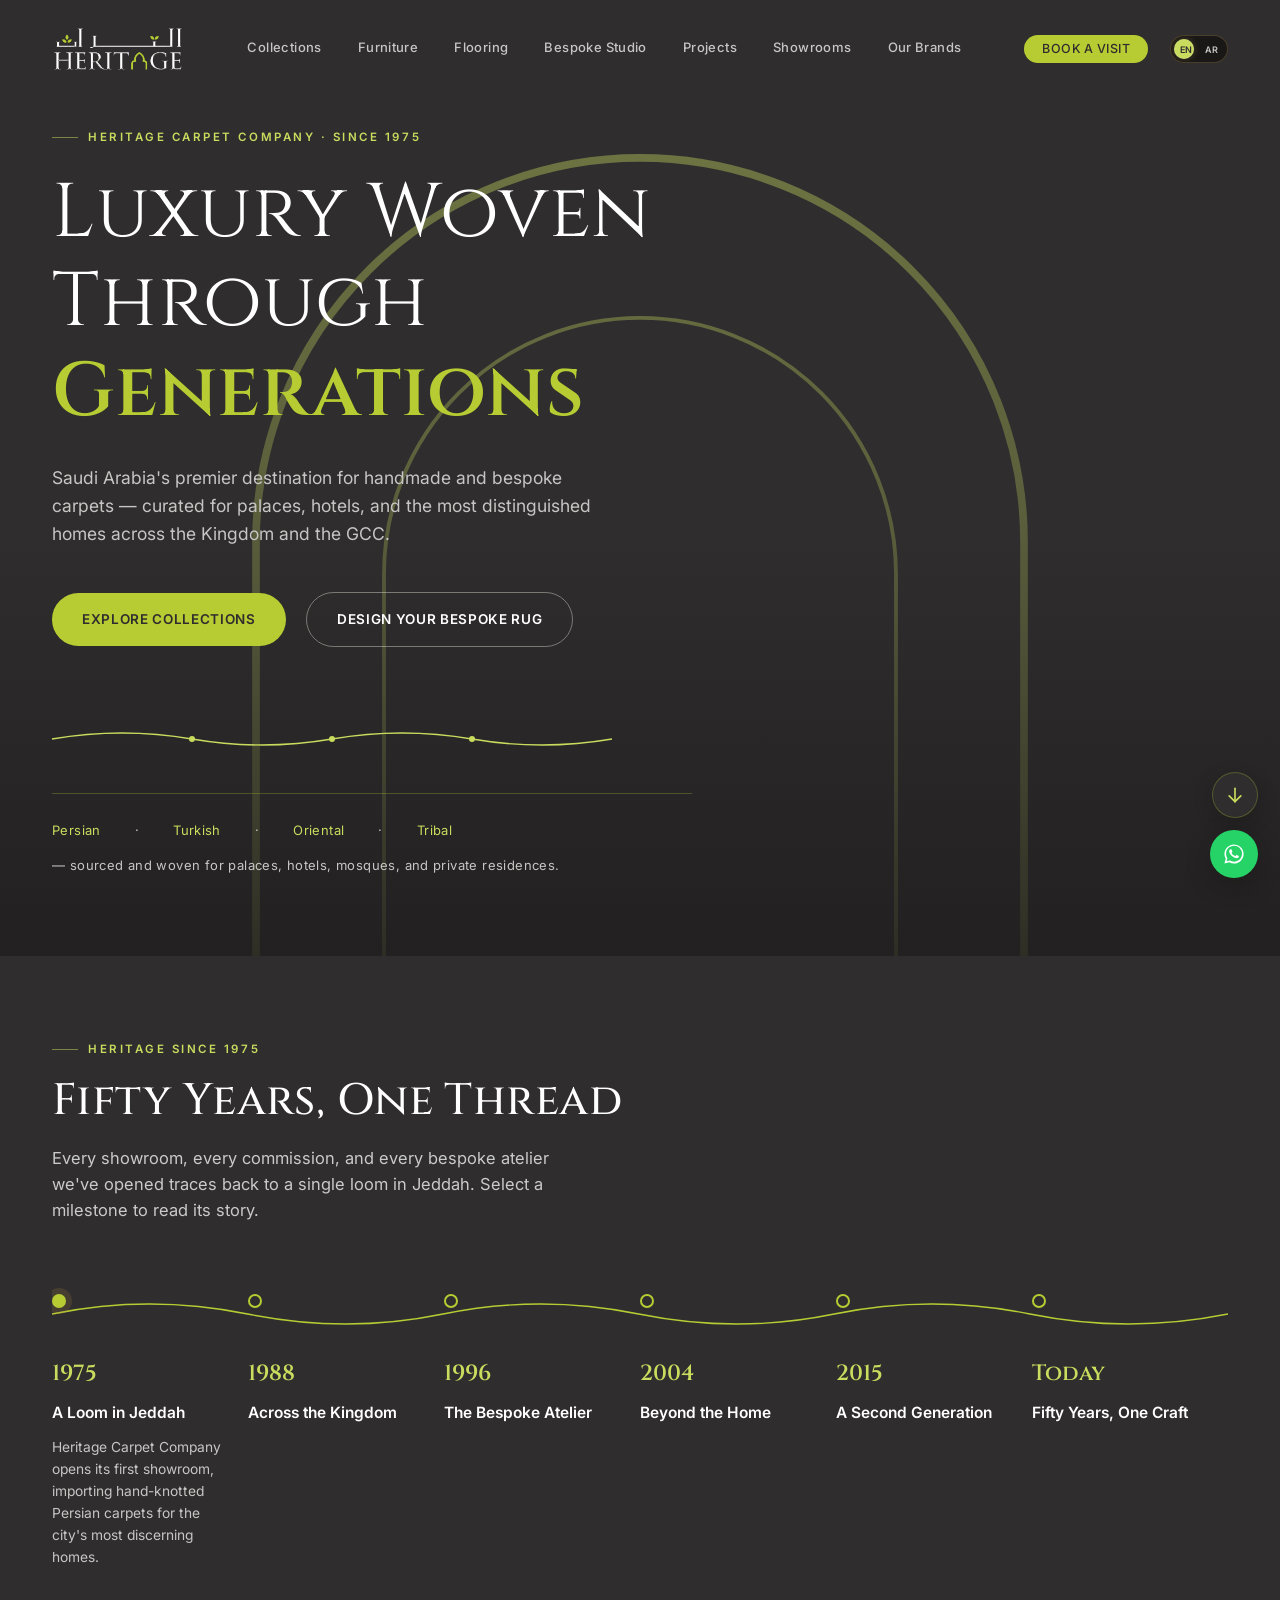
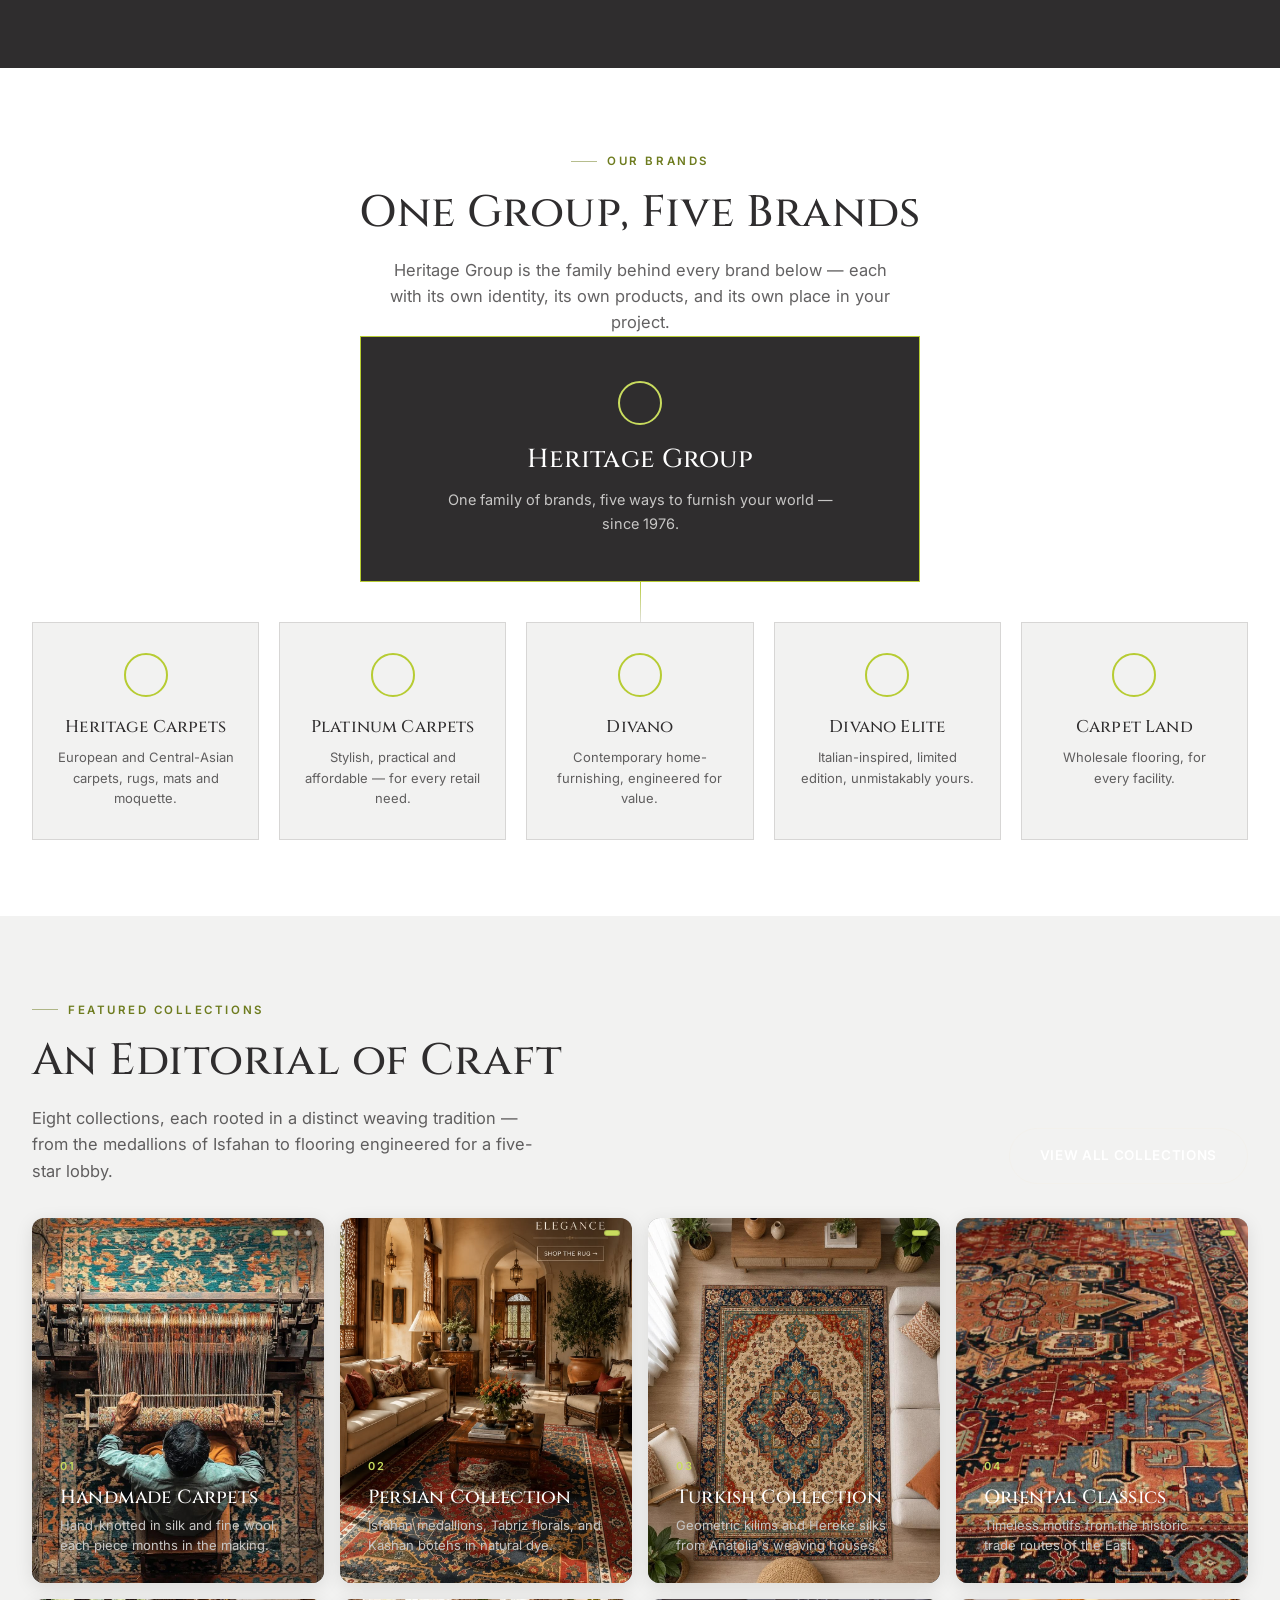
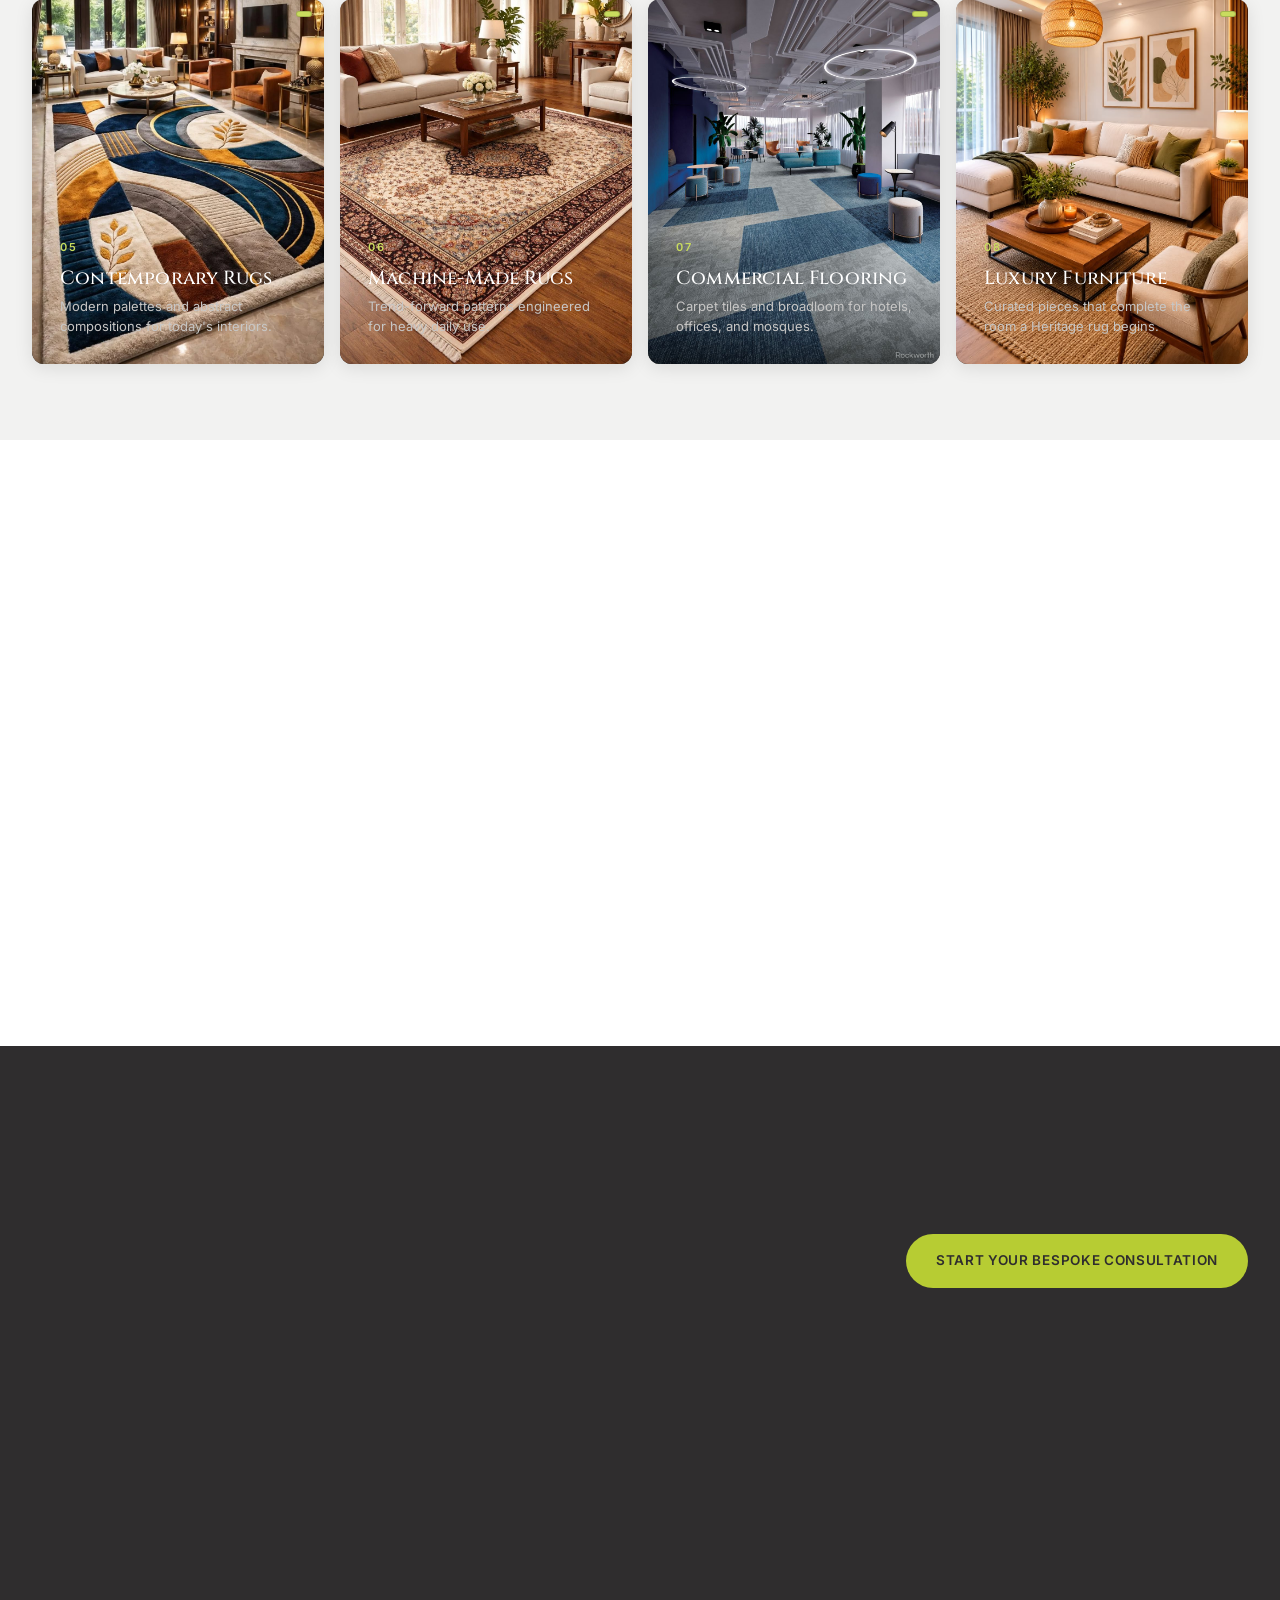
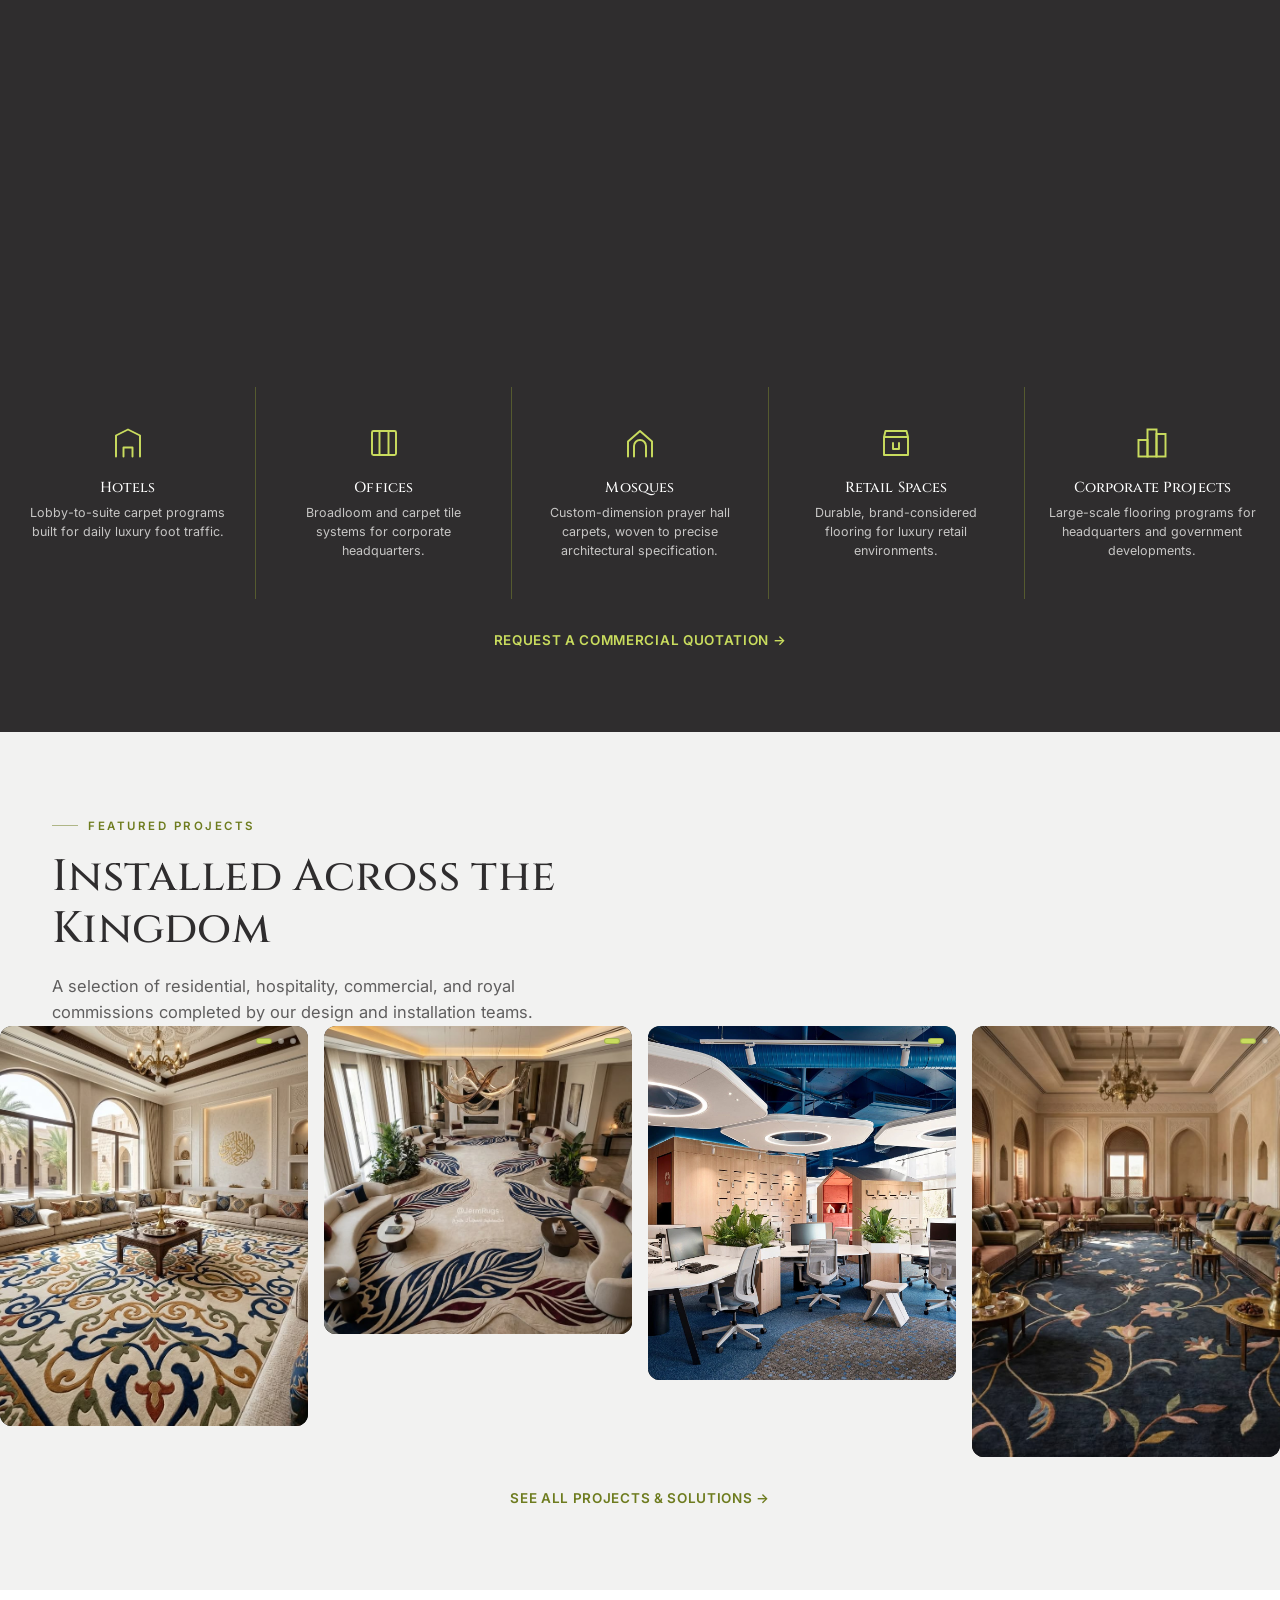
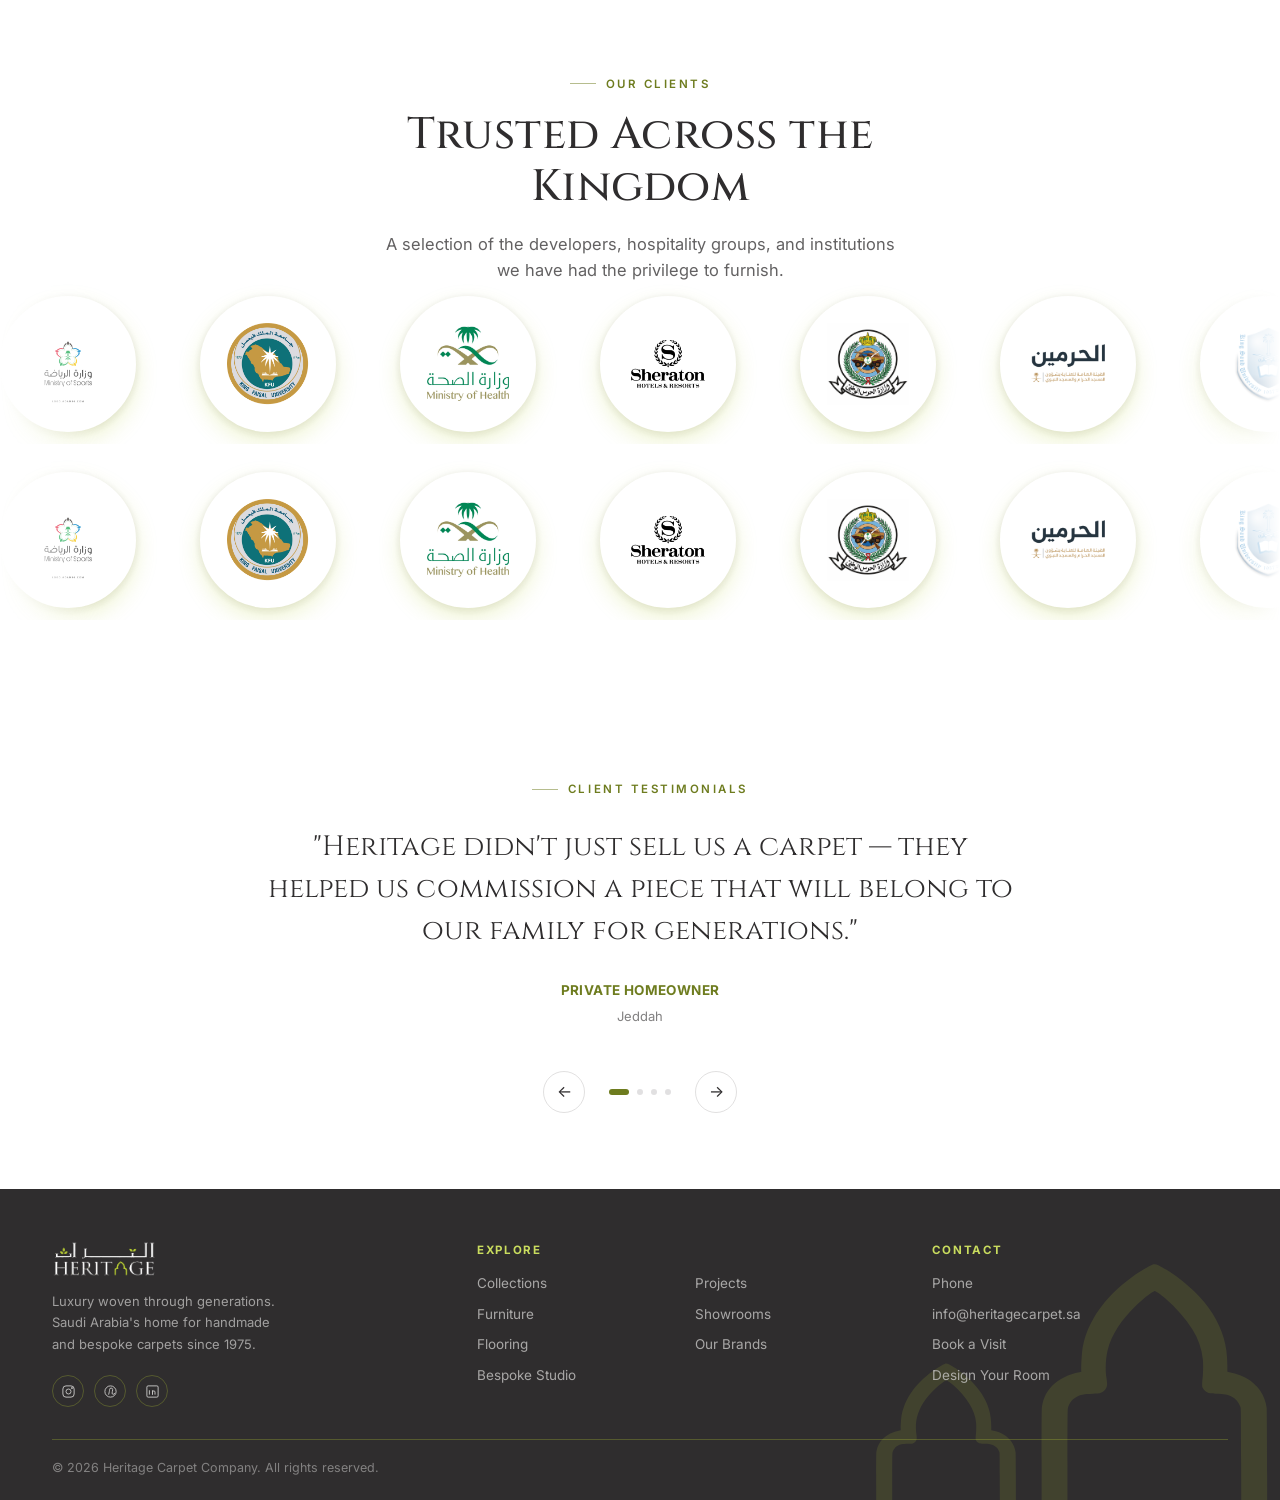
==== commit c4eb5100: "Add files via upload" ====
--- a/index.html
+++ b/index.html
@@ -222,7 +222,7 @@
 </section>
 
 <!-- ============ COMMERCIAL SOLUTIONS ============ -->
-<section class="section on-dark" id="commercial-en" style="padding-top:0;">
+<section class="section on-dark commercial-section" id="commercial-en">
   <div class="container">
     <div class="section-head">
       <div class="eyebrow on-dark">Commercial Solutions</div>
@@ -274,7 +274,7 @@
 </section>
 
 <!-- ============ TESTIMONIALS ============ -->
-<section class="section on-parchment2">
+<section class="section on-parchment2 testimonials-section">
   <div class="container">
     <div class="testi-wrap">
       <div class="eyebrow on-light" style="justify-content:center;">Client Testimonials</div>
@@ -288,36 +288,6 @@
   </div>
 </section>
 
-<!-- ============ SHOWROOMS BY BRAND ============ -->
-<section class="section on-dark" id="showrooms-en">
-  <div class="container-wide">
-    <div class="section-head">
-      <div class="eyebrow on-dark">Visit Our Showrooms</div>
-      <h2>Three Brands Across the Kingdom</h2>
-      <p>Each brand has its own showrooms. Choose a brand to see its branches, addresses and contact numbers.</p>
-    </div>
-    <div class="showroom-brands">
-      <a class="showroom-brand-card" href="locations.html?brand=heritage">
-        <div class="sb-count">3 <span>branches</span></div>
-        <h3>Heritage Carpets</h3>
-        <div class="sb-cities">Jeddah & Riyadh</div>
-        <div class="sb-link">View Branches &rarr;</div>
-      </a>
-      <a class="showroom-brand-card" href="locations.html?brand=platinum">
-        <div class="sb-count">10 <span>branches</span></div>
-        <h3>Platinum Carpets</h3>
-        <div class="sb-cities">Jeddah, Riyadh, Dammam, Khamis Mushait, Al Qatif</div>
-        <div class="sb-link">View Branches &rarr;</div>
-      </a>
-      <a class="showroom-brand-card" href="locations.html?brand=divano">
-        <div class="sb-count">5 <span>branches</span></div>
-        <h3>Divano</h3>
-        <div class="sb-cities">Jeddah, Riyadh, Al Ahsa</div>
-        <div class="sb-link">View Branches &rarr;</div>
-      </a>
-    </div>
-  </div>
-</section>
 
 <!-- ============ FOOTER ============ -->
 <footer>
@@ -426,7 +396,7 @@
       <div class="hero-ctas">
         <a href="collections.html" class="btn btn-fill">استكشف المجموعات</a>
         <a href="bespoke.html" class="btn btn-outline">صمم سجادتك الخاصة</a>
-        <a href="#showrooms-ar" class="btn-text">احجز زيارة لصالة العرض ←</a>
+        <a href="locations.html" class="btn-text">احجز زيارة لصالة العرض ←</a>
       </div>
       <div class="hero-thread" aria-hidden="true">
         <svg viewBox="0 0 560 24" preserveAspectRatio="none">
@@ -578,7 +548,7 @@
 </section>
 
 <!-- ============ COMMERCIAL SOLUTIONS ============ -->
-<section class="section on-dark" id="commercial-ar" style="padding-top:0;">
+<section class="section on-dark commercial-section" id="commercial-ar">
   <div class="container">
     <div class="section-head">
       <div class="eyebrow on-dark">الحلول التجارية</div>
@@ -630,7 +600,7 @@
 </section>
 
 <!-- ============ TESTIMONIALS ============ -->
-<section class="section on-parchment2">
+<section class="section on-parchment2 testimonials-section">
   <div class="container">
     <div class="testi-wrap">
       <div class="eyebrow on-light" style="justify-content:center;">آراء العملاء</div>
@@ -644,36 +614,6 @@
   </div>
 </section>
 
-<!-- ============ SHOWROOMS BY BRAND ============ -->
-<section class="section on-dark" id="showrooms-ar">
-  <div class="container-wide">
-    <div class="section-head">
-      <div class="eyebrow on-dark">زوروا صالات عرضنا</div>
-      <h2>ثلاث علامات في أنحاء المملكة</h2>
-      <p>لكل علامة صالات عرضها الخاصة. اختر علامة لعرض فروعها وعناوينها وأرقام التواصل.</p>
-    </div>
-    <div class="showroom-brands">
-      <a class="showroom-brand-card" href="locations.html?brand=heritage">
-        <div class="sb-count">3 <span>فرعًا</span></div>
-        <h3>التراث للسجاد</h3>
-        <div class="sb-cities">جدة والرياض</div>
-        <div class="sb-link">عرض الفروع &rarr;</div>
-      </a>
-      <a class="showroom-brand-card" href="locations.html?brand=platinum">
-        <div class="sb-count">10 <span>فرعًا</span></div>
-        <h3>بلاتينيوم للسجاد</h3>
-        <div class="sb-cities">جدة، الرياض، الدمام، خميس مشيط، القطيف</div>
-        <div class="sb-link">عرض الفروع &rarr;</div>
-      </a>
-      <a class="showroom-brand-card" href="locations.html?brand=divano">
-        <div class="sb-count">5 <span>فرعًا</span></div>
-        <h3>ديفانو</h3>
-        <div class="sb-cities">جدة، الرياض، الأحساء</div>
-        <div class="sb-link">عرض الفروع &rarr;</div>
-      </a>
-    </div>
-  </div>
-</section>
 
 <!-- ============ FOOTER ============ -->
 <footer>
--- a/css/style.css
+++ b/css/style.css
@@ -1575,3 +1575,69 @@
   .view-list .product-actions .btn-outline{display:none;}
   .view-switch{order:-1;}
 }
+
+/* ============ HOMEPAGE — tighter rhythm & redesigned sections ============
+   Scoped to body[data-page="home"] so every other page keeps its original
+   spacing. The homepage stacks twelve sections, and at 120px top and bottom
+   each that added up to a page that felt mostly empty between content. */
+body[data-page="home"] .section{padding:76px 0;}
+body[data-page="home"] .section.on-dark + .section.on-dark{padding-top:0;}
+body[data-page="home"] .section-head{margin-bottom:0;}
+
+/* Header row: heading on one side, its call-to-action on the other.
+   Previously each section ended with a centred link sitting on a 48px margin,
+   which is what created the large blank bands. Moving it up into the header
+   removes the dead space and gives the eye somewhere to go immediately. */
+.home-head{display:flex;align-items:flex-end;justify-content:space-between;
+  gap:32px;flex-wrap:wrap;margin-bottom:34px;}
+.home-head .section-head{margin-bottom:0;flex:1 1 420px;}
+.home-head-cta{flex:0 0 auto;white-space:nowrap;}
+
+/* trailing links that remain elsewhere on the page */
+.home-more{margin-top:28px;text-align:center;}
+.home-testi-slides{margin-top:28px;}
+.home-marquee-2{margin-top:16px;}
+
+/* --- Featured collections: real cards instead of hairline-separated tiles --- */
+body[data-page="home"] .collections-grid{
+  grid-template-columns:repeat(4,1fr);gap:16px;background:transparent;}
+body[data-page="home"] .collection-card{
+  aspect-ratio:4/5;border-radius:var(--radius-md);overflow:hidden;
+  box-shadow:0 4px 18px rgba(20,18,14,0.10);
+  transition:transform .4s var(--ease),box-shadow .4s var(--ease);}
+body[data-page="home"] .collection-card:hover{
+  transform:translateY(-6px);box-shadow:0 20px 44px rgba(20,18,14,0.20);}
+
+/* --- Bespoke journey: a readable grid of steps, not a cramped single row --- */
+body[data-page="home"] .journey{
+  display:grid;grid-template-columns:repeat(3,1fr);gap:14px;background:transparent;}
+body[data-page="home"] .journey-step{
+  border-radius:var(--radius-md);padding:26px 24px;min-width:0;
+  border:1px solid rgba(255,255,255,0.10);
+  transition:background .35s var(--ease),transform .35s var(--ease),border-color .35s var(--ease);}
+body[data-page="home"] .journey-step:hover{transform:translateY(-4px);border-color:rgba(183,204,51,0.5);}
+body[data-page="home"] .journey-step.active{border-color:var(--brass);}
+
+@media (max-width:1100px){
+  body[data-page="home"] .collections-grid{grid-template-columns:repeat(3,1fr);}
+}
+@media (max-width:860px){
+  body[data-page="home"] .section{padding:56px 0;}
+  body[data-page="home"] .collections-grid{grid-template-columns:repeat(2,1fr);}
+  body[data-page="home"] .journey{grid-template-columns:repeat(2,1fr);}
+  .home-head{margin-bottom:26px;}
+  .home-head-cta{width:100%;}
+}
+@media (max-width:560px){
+  body[data-page="home"] .collections-grid{grid-template-columns:repeat(2,1fr);gap:12px;}
+  body[data-page="home"] .journey{grid-template-columns:1fr;}
+  body[data-page="home"] .collection-card{padding:18px;}
+}
+
+/* In a grid, row height follows the tallest card — so with the accordion
+   behaviour an expanded step left its neighbours padded with blank space.
+   On the homepage the descriptions are short, so showing them all removes
+   both the empty space and the need to click to read anything. `.active`
+   stays as a highlight for the step being hovered or tapped. */
+body[data-page="home"] .journey-step .jdesc{opacity:0.8;max-height:none;margin-top:10px;}
+body[data-page="home"] .journey-step.active .jdesc{opacity:1;}
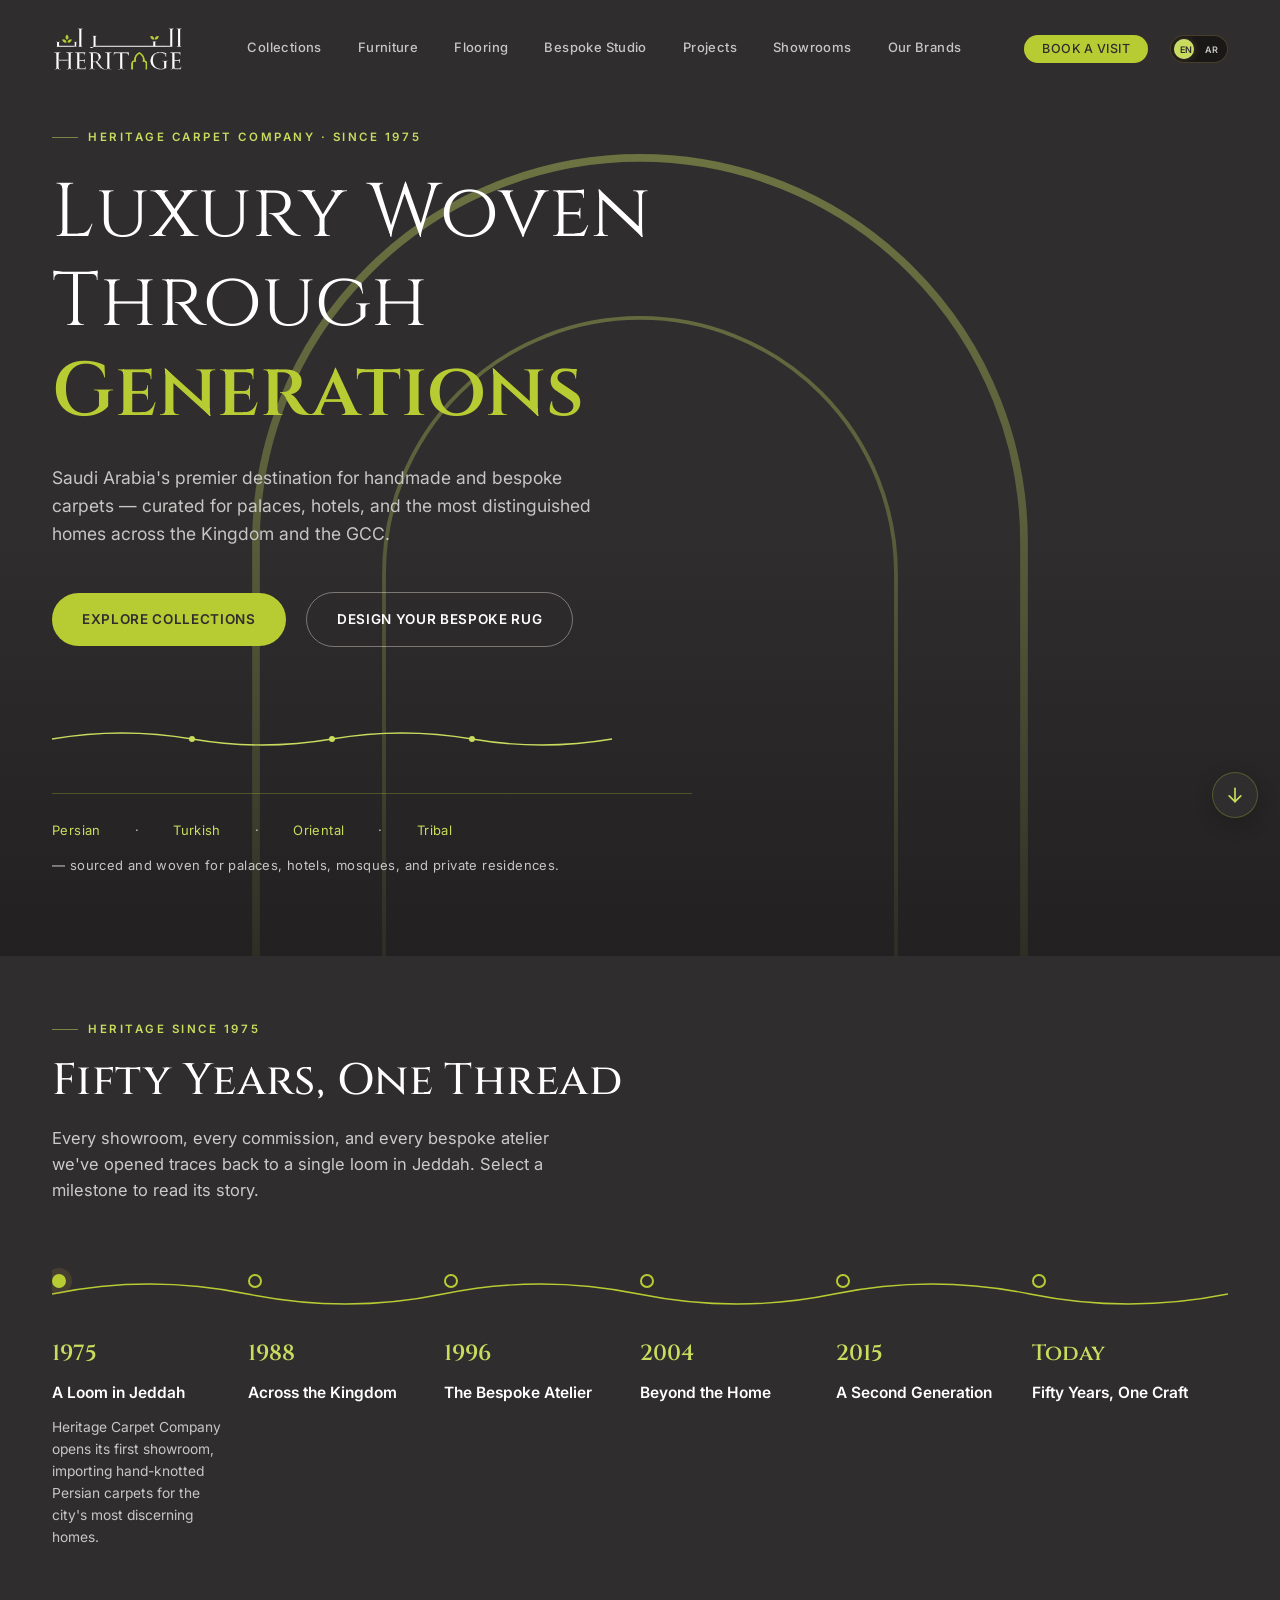
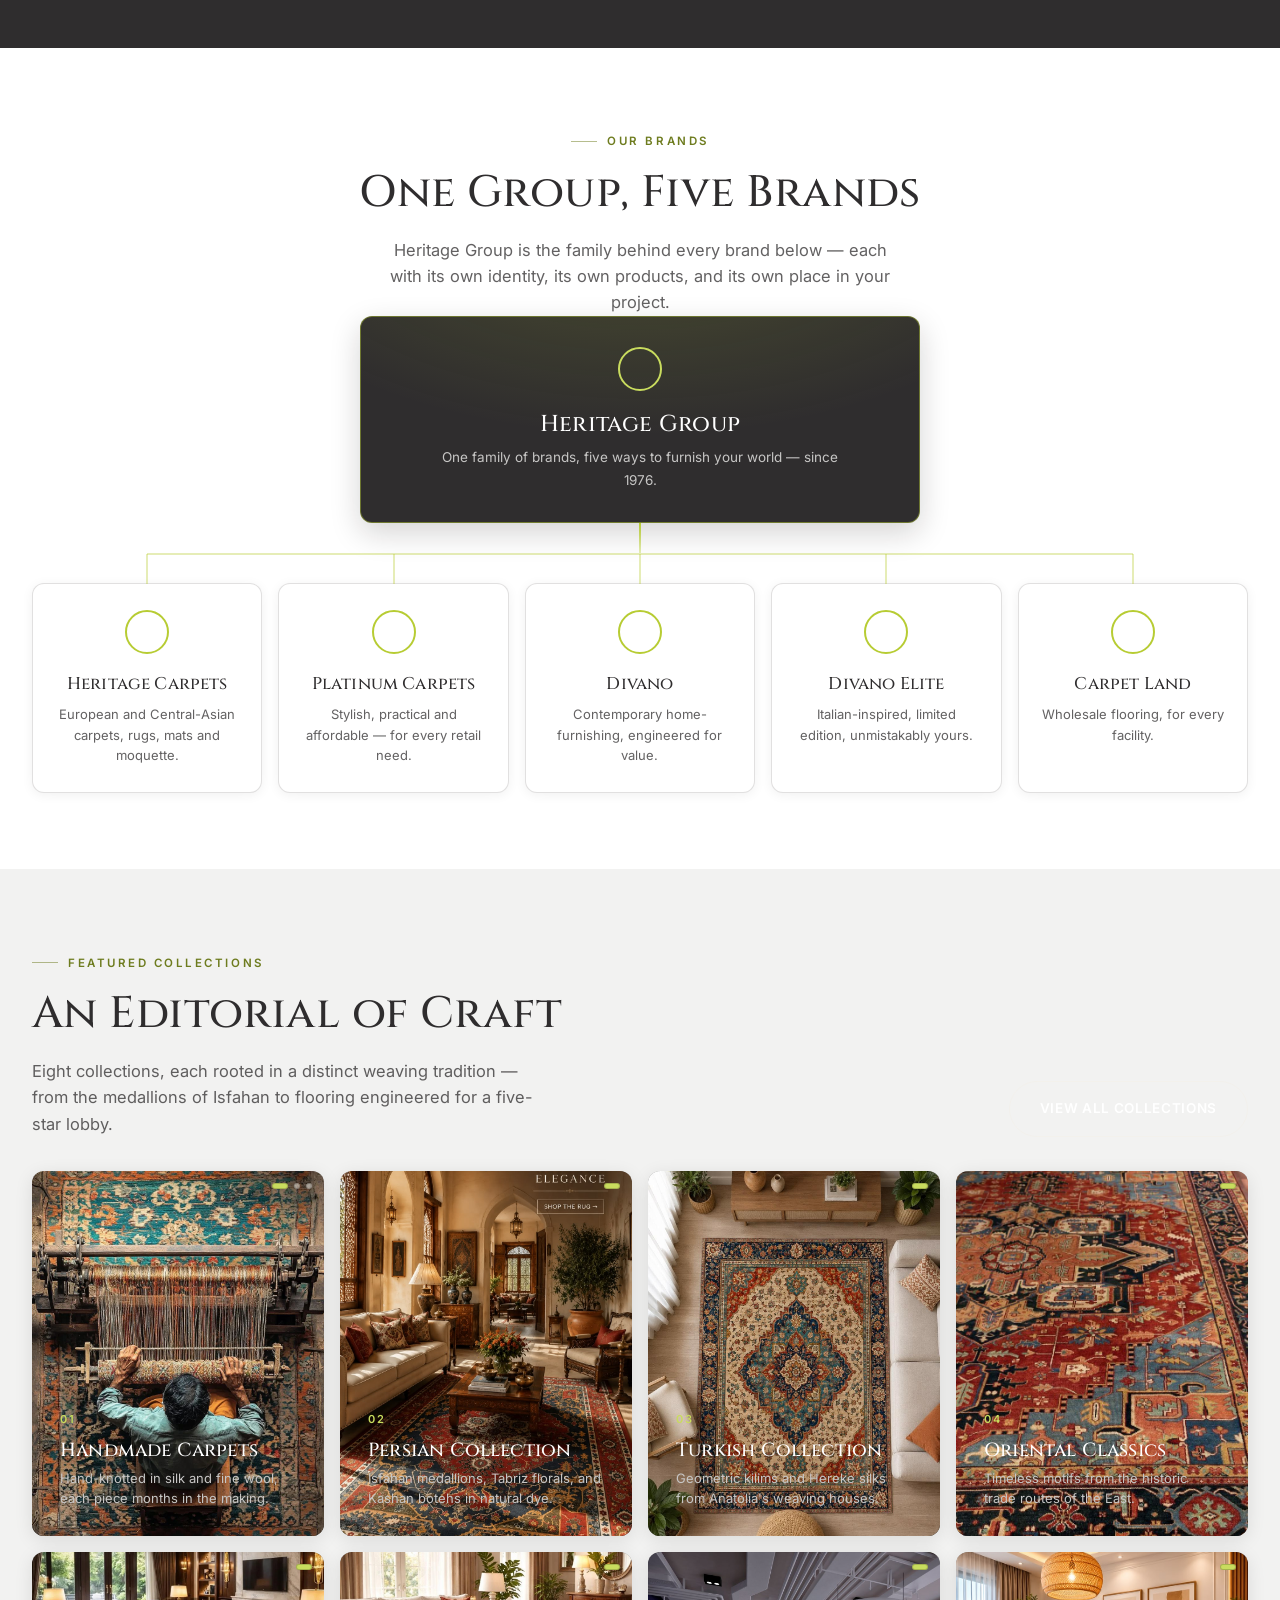
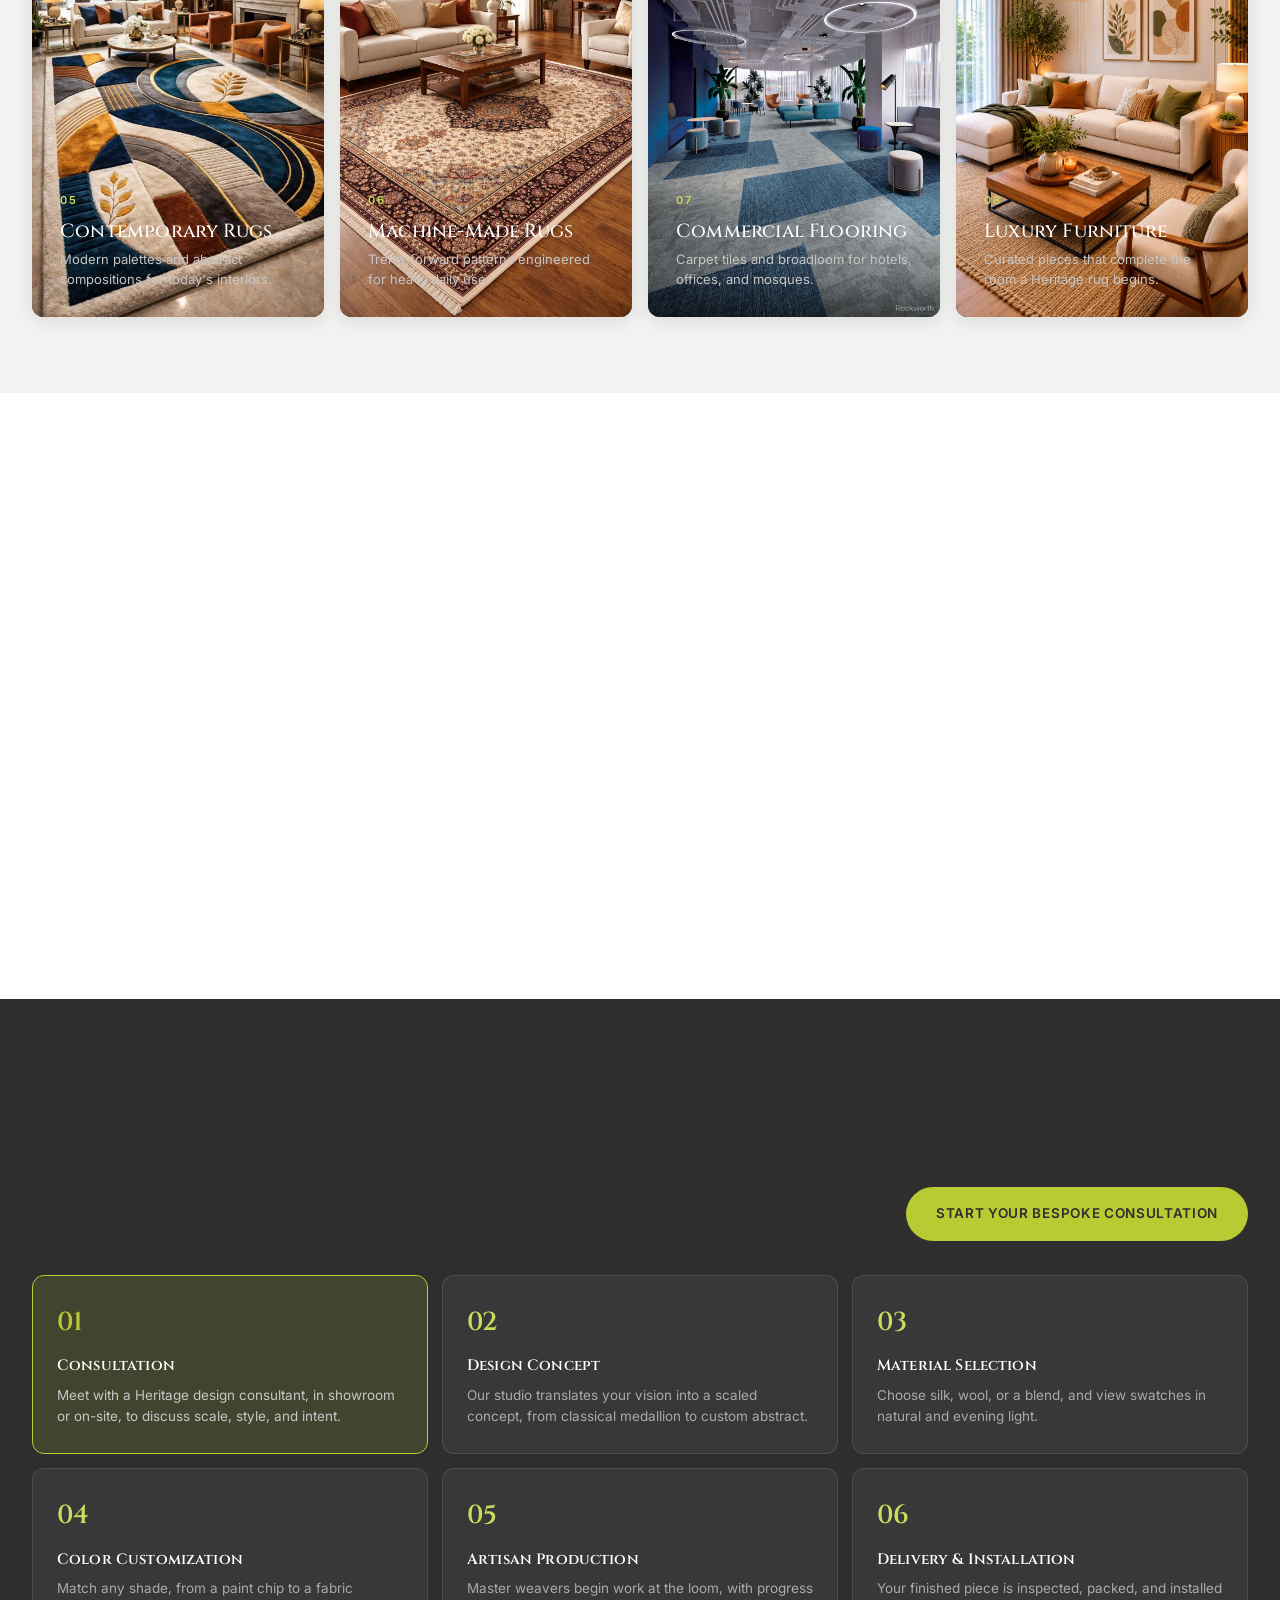
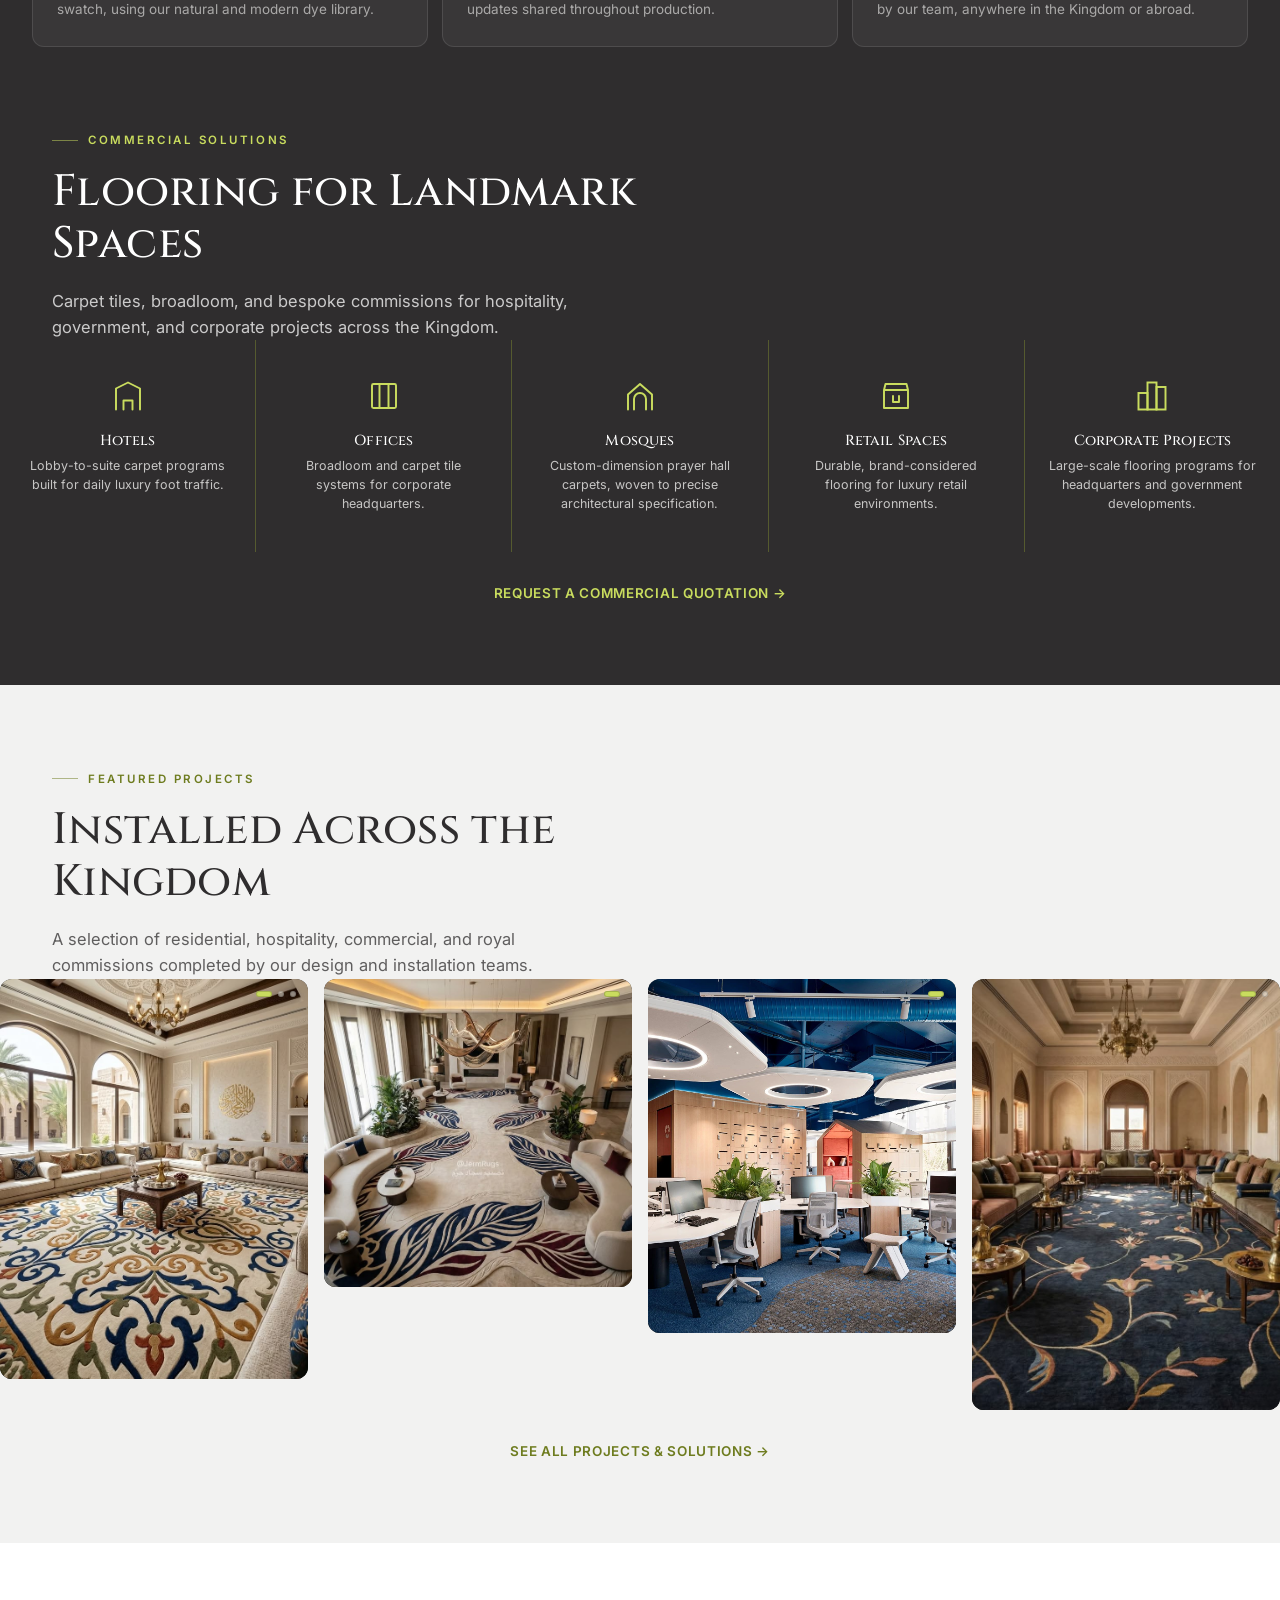
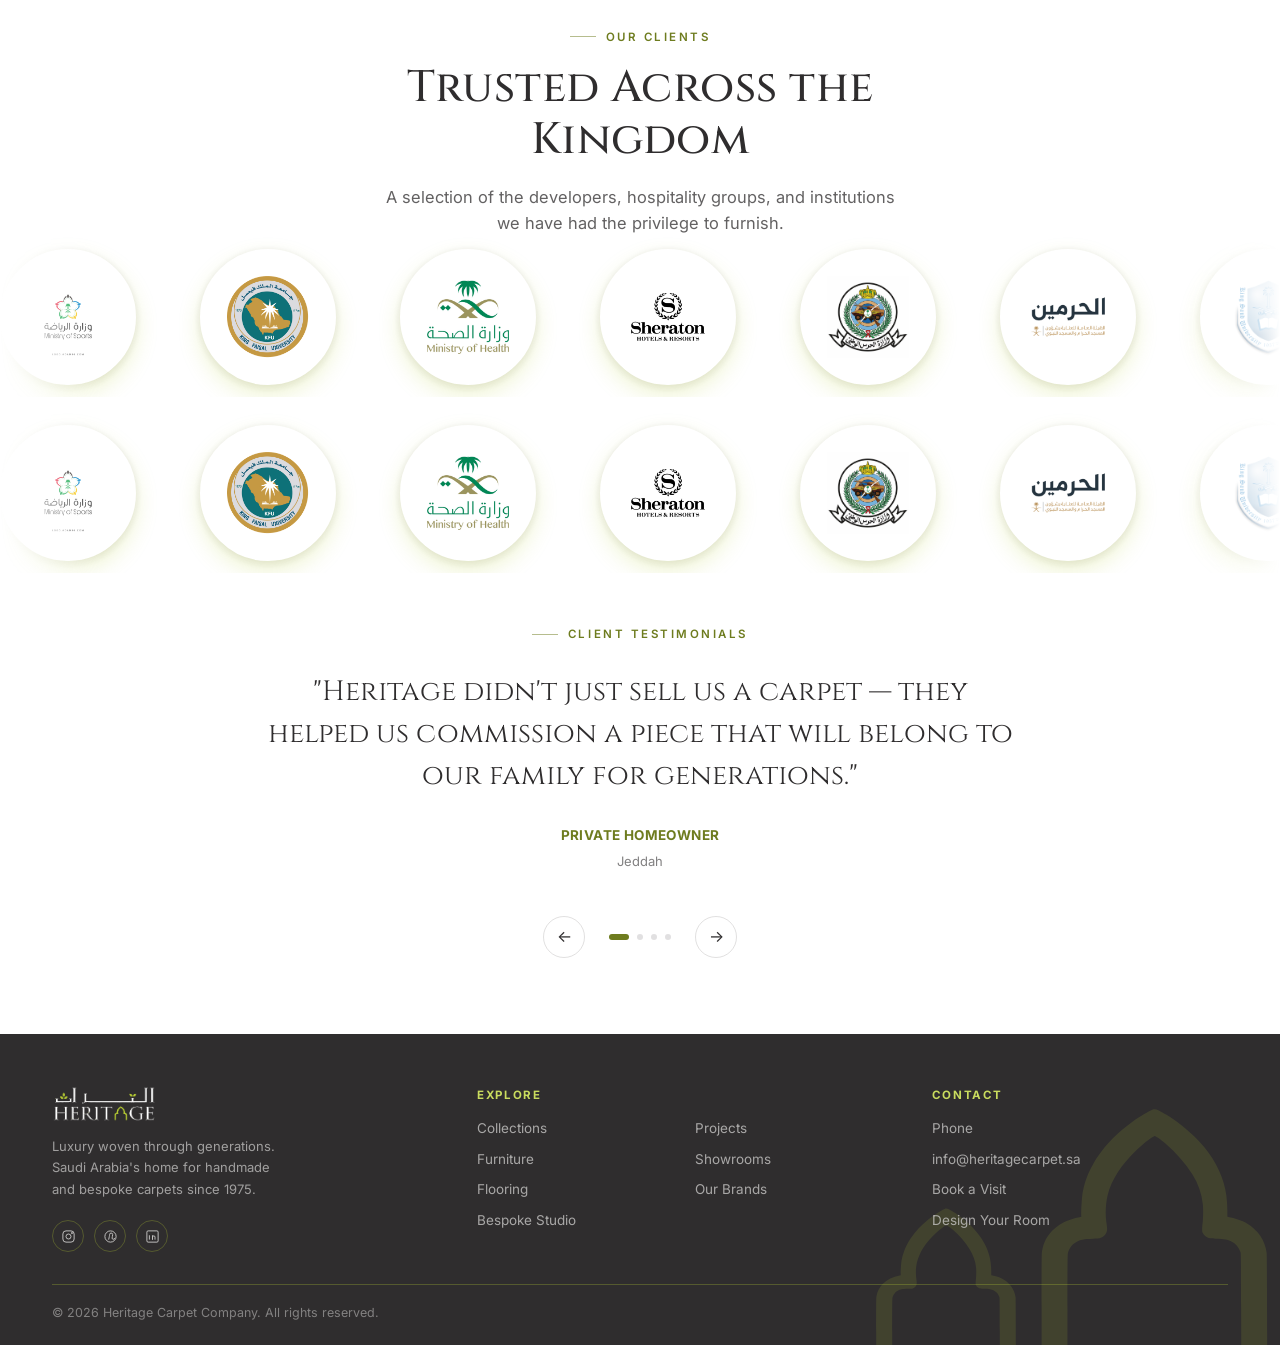
==== commit b37de088: "Add files via upload" ====
--- a/index.html
+++ b/index.html
@@ -330,11 +330,6 @@
   </div>
 </footer>
 
-<!-- ============ WHATSAPP FLOATING BUTTON ============ -->
-<a class="wa-float" href="https://wa.me/966552144855?text=Hello%20Heritage%20Carpet%20Company%2C%20I%27d%20like%20to%20ask%20about%20your%20collections." target="_blank" rel="noopener" aria-label="Chat with us on WhatsApp">
-  <span class="wa-label">Chat with us</span>
-  <svg viewBox="0 0 32 32" aria-hidden="true"><path d="M16.04 3.2c-7.06 0-12.8 5.74-12.8 12.8 0 2.26.6 4.47 1.73 6.42L3.2 28.8l6.55-1.71a12.74 12.74 0 006.29 1.64h.01c7.05 0 12.79-5.74 12.79-12.8 0-3.42-1.33-6.63-3.75-9.05a12.7 12.7 0 00-9.05-3.68zm0 23.03h-.01a10.6 10.6 0 01-5.4-1.48l-.39-.23-4.02 1.05 1.07-3.92-.25-.4a10.58 10.58 0 01-1.62-5.65c0-5.86 4.77-10.63 10.63-10.63 2.84 0 5.5 1.11 7.51 3.12a10.55 10.55 0 013.11 7.52c0 5.86-4.77 10.62-10.63 10.62zm5.83-7.96c-.32-.16-1.89-.93-2.18-1.04-.29-.11-.5-.16-.71.16-.21.32-.82 1.03-1 1.24-.19.21-.37.24-.69.08-.32-.16-1.35-.5-2.57-1.59-.95-.85-1.59-1.89-1.78-2.21-.19-.32-.02-.5.14-.66.14-.14.32-.37.48-.56.16-.19.21-.32.32-.53.11-.21.05-.4-.03-.56-.08-.16-.71-1.72-.98-2.35-.26-.62-.52-.54-.71-.55l-.61-.01c-.21 0-.56.08-.85.4-.29.32-1.11 1.09-1.11 2.65s1.14 3.07 1.3 3.28c.16.21 2.24 3.42 5.43 4.8.76.33 1.35.52 1.81.67.76.24 1.45.21 2 .13.61-.09 1.89-.77 2.15-1.52.27-.75.27-1.38.19-1.52-.08-.13-.29-.21-.61-.37z"/></svg>
-</a>
 </div>
 
 <div class="lang-block" data-lang="ar" dir="rtl" hidden>
@@ -656,15 +651,13 @@
   </div>
 </footer>
 
-<!-- ============ WHATSAPP FLOATING BUTTON ============ -->
-<a class="wa-float" href="https://wa.me/966552144855?text=%D9%85%D8%B1%D8%AD%D8%A8%D9%8B%D8%A7%D8%8C%20%D8%A3%D9%88%D8%AF%20%D8%A7%D9%84%D8%A7%D8%B3%D8%AA%D9%81%D8%B3%D8%A7%D8%B1%20%D8%B9%D9%86%20%D9%85%D8%AC%D9%85%D9%88%D8%B9%D8%A7%D8%AA%D9%83%D9%85." target="_blank" rel="noopener" aria-label="تواصل معنا عبر واتساب">
-  <span class="wa-label">تواصل معنا</span>
-  <svg viewBox="0 0 32 32" aria-hidden="true"><path d="M16.04 3.2c-7.06 0-12.8 5.74-12.8 12.8 0 2.26.6 4.47 1.73 6.42L3.2 28.8l6.55-1.71a12.74 12.74 0 006.29 1.64h.01c7.05 0 12.79-5.74 12.79-12.8 0-3.42-1.33-6.63-3.75-9.05a12.7 12.7 0 00-9.05-3.68zm0 23.03h-.01a10.6 10.6 0 01-5.4-1.48l-.39-.23-4.02 1.05 1.07-3.92-.25-.4a10.58 10.58 0 01-1.62-5.65c0-5.86 4.77-10.63 10.63-10.63 2.84 0 5.5 1.11 7.51 3.12a10.55 10.55 0 013.11 7.52c0 5.86-4.77 10.62-10.63 10.62zm5.83-7.96c-.32-.16-1.89-.93-2.18-1.04-.29-.11-.5-.16-.71.16-.21.32-.82 1.03-1 1.24-.19.21-.37.24-.69.08-.32-.16-1.35-.5-2.57-1.59-.95-.85-1.59-1.89-1.78-2.21-.19-.32-.02-.5.14-.66.14-.14.32-.37.48-.56.16-.19.21-.32.32-.53.11-.21.05-.4-.03-.56-.08-.16-.71-1.72-.98-2.35-.26-.62-.52-.54-.71-.55l-.61-.01c-.21 0-.56.08-.85.4-.29.32-1.11 1.09-1.11 2.65s1.14 3.07 1.3 3.28c.16.21 2.24 3.42 5.43 4.8.76.33 1.35.52 1.81.67.76.24 1.45.21 2 .13.61-.09 1.89-.77 2.15-1.52.27-.75.27-1.38.19-1.52-.08-.13-.29-.21-.61-.37z"/></svg>
-</a>
 </div>
 
 <script src="js/brands-data.js"></script>
 <script src="js/script.js"></script>
+<script src="js/visit-data.js"></script>
+<script src="js/chat-data.js"></script>
+<script src="js/chat.js"></script>
 <script>
   Heritage.renderHomePage({
     heroVideo: {
--- a/css/style.css
+++ b/css/style.css
@@ -1641,3 +1641,103 @@
    stays as a highlight for the step being hovered or tapped. */
 body[data-page="home"] .journey-step .jdesc{opacity:0.8;max-height:none;margin-top:10px;}
 body[data-page="home"] .journey-step.active .jdesc{opacity:1;}
+
+/* ============ HOMEPAGE — Our Brands: umbrella hierarchy ============
+   A real org chart: Heritage Group sits alone at the top and a drawn
+   connector branches down to all five brands, so the parent-to-subsidiary
+   relationship is explicit rather than implied by stacking order.
+
+   The spine is positioned with arithmetic rather than a guessed percentage.
+   With N equal columns separated by --bgap, the centre of the first column
+   sits at (100% - (N-1) * gap) / (N * 2) from the edge — which is exactly
+   where the spine has to start and, mirrored, end. Each breakpoint sets its
+   own --cols so the line keeps meeting the stubs when the grid reflows. */
+body[data-page="home"] .brand-hierarchy{
+  display:flex;flex-direction:column;align-items:center;
+  --bgap:16px; --cols:5;}
+
+body[data-page="home"] .brand-parent{
+  width:min(560px,100%);text-align:center;
+  padding:30px 34px;
+  border-radius:var(--radius-md);
+  background:radial-gradient(130% 190% at 50% -60%, rgba(183,204,51,0.22) 0%, transparent 62%), var(--ink);
+  border:1px solid rgba(183,204,51,0.45);
+  box-shadow:0 10px 30px rgba(20,18,14,0.18);
+  transition:.35s var(--ease);}
+body[data-page="home"] .brand-parent:hover{
+  transform:translateY(-4px);box-shadow:0 20px 44px rgba(20,18,14,0.26);
+  border-color:var(--brass);}
+body[data-page="home"] .brand-parent .brand-mark{margin-inline:auto;border-color:var(--brass-light);}
+body[data-page="home"] .brand-parent h3{font-size:23px;}
+body[data-page="home"] .brand-parent p{margin-top:8px;font-size:13.5px;max-width:46ch;margin-inline:auto;}
+
+/* trunk: parent down to the spine */
+body[data-page="home"] .brand-connector{
+  display:block;width:2px;height:30px;
+  background:linear-gradient(var(--brass),rgba(183,204,51,0.35));}
+
+body[data-page="home"] .brand-children{
+  position:relative;gap:var(--bgap);padding-top:30px;width:100%;}
+/* horizontal spine, ending exactly over the outermost children */
+body[data-page="home"] .brand-children::before{
+  content:'';position:absolute;top:0;height:2px;
+  inset-inline-start:calc((100% - (var(--cols) - 1) * var(--bgap)) / (var(--cols) * 2));
+  inset-inline-end:calc((100% - (var(--cols) - 1) * var(--bgap)) / (var(--cols) * 2));
+  background:rgba(183,204,51,0.35);}
+/* stub: spine down to each brand */
+body[data-page="home"] .brand-child{
+  position:relative;
+  background:var(--parchment-2);border-radius:var(--radius-md);
+  padding:26px 20px;box-shadow:0 2px 12px rgba(20,18,14,0.06);}
+body[data-page="home"] .brand-child::before{
+  content:'';position:absolute;top:-30px;inset-inline-start:calc(50% - 1px);
+  width:2px;height:30px;background:rgba(183,204,51,0.35);
+  transition:background .3s var(--ease);}
+body[data-page="home"] .brand-child:hover::before{background:var(--brass);}
+body[data-page="home"] .brand-child:hover{
+  transform:translateY(-5px);box-shadow:0 18px 38px rgba(20,18,14,0.14);
+  border-color:var(--brass);}
+
+@media (max-width:980px){
+  body[data-page="home"] .brand-hierarchy{--cols:3;}
+}
+@media (max-width:640px){
+  body[data-page="home"] .brand-hierarchy{--cols:2;}
+  body[data-page="home"] .brand-parent{padding:26px 22px;}
+}
+@media (max-width:420px){
+  /* one column: a spine between two points makes no sense, so the chart
+     becomes a single vertical rail down the centre */
+  body[data-page="home"] .brand-children{grid-template-columns:1fr;}
+  body[data-page="home"] .brand-children::before{display:none;}
+  body[data-page="home"] .brand-children{padding-top:0;}
+  body[data-page="home"] .brand-child::before{
+    top:calc(var(--bgap) * -1);height:var(--bgap);}
+}
+
+/* ============ HOMEPAGE — bespoke journey tiles ============
+   Inactive steps were parchment-white against the dark section, which made
+   the whole block read as a wall of white boxes. They now sit as translucent
+   panels on the dark background; the active step is the one that lifts out. */
+body[data-page="home"] .journey-step{
+  background:rgba(255,255,255,0.05);color:var(--cream-text);}
+body[data-page="home"] .journey-step h4{color:var(--cream-text);}
+body[data-page="home"] .journey-step .jnum{color:var(--brass-light);}
+body[data-page="home"] .journey-step .jdesc{color:var(--cream-text-dim);}
+body[data-page="home"] .journey-step:hover{background:rgba(255,255,255,0.09);}
+body[data-page="home"] .journey-step.active{
+  background:rgba(183,204,51,0.14);border-color:var(--brass);}
+body[data-page="home"] .journey-step.active .jnum{color:var(--brass);}
+
+/* ============ HOMEPAGE — section rhythm ============
+   Where two sections share a background there is no visual break between
+   them, so their padding stacks into one large empty band (76 + 76 = 152px).
+   These pairs are continuations of the same block, so the second one drops
+   its top padding and they read as a single section. */
+body[data-page="home"] .commercial-section{padding-top:0;}
+body[data-page="home"] .testimonials-section{padding-top:0;}
+/* the clients marquee is visually busy; it needs less air beneath it */
+body[data-page="home"] .clients-section{padding-bottom:44px;}
+/* the hero already fills the viewport — the first section under it does not
+   need a full measure of padding on top as well */
+body[data-page="home"] .hero + .section{padding-top:56px;}
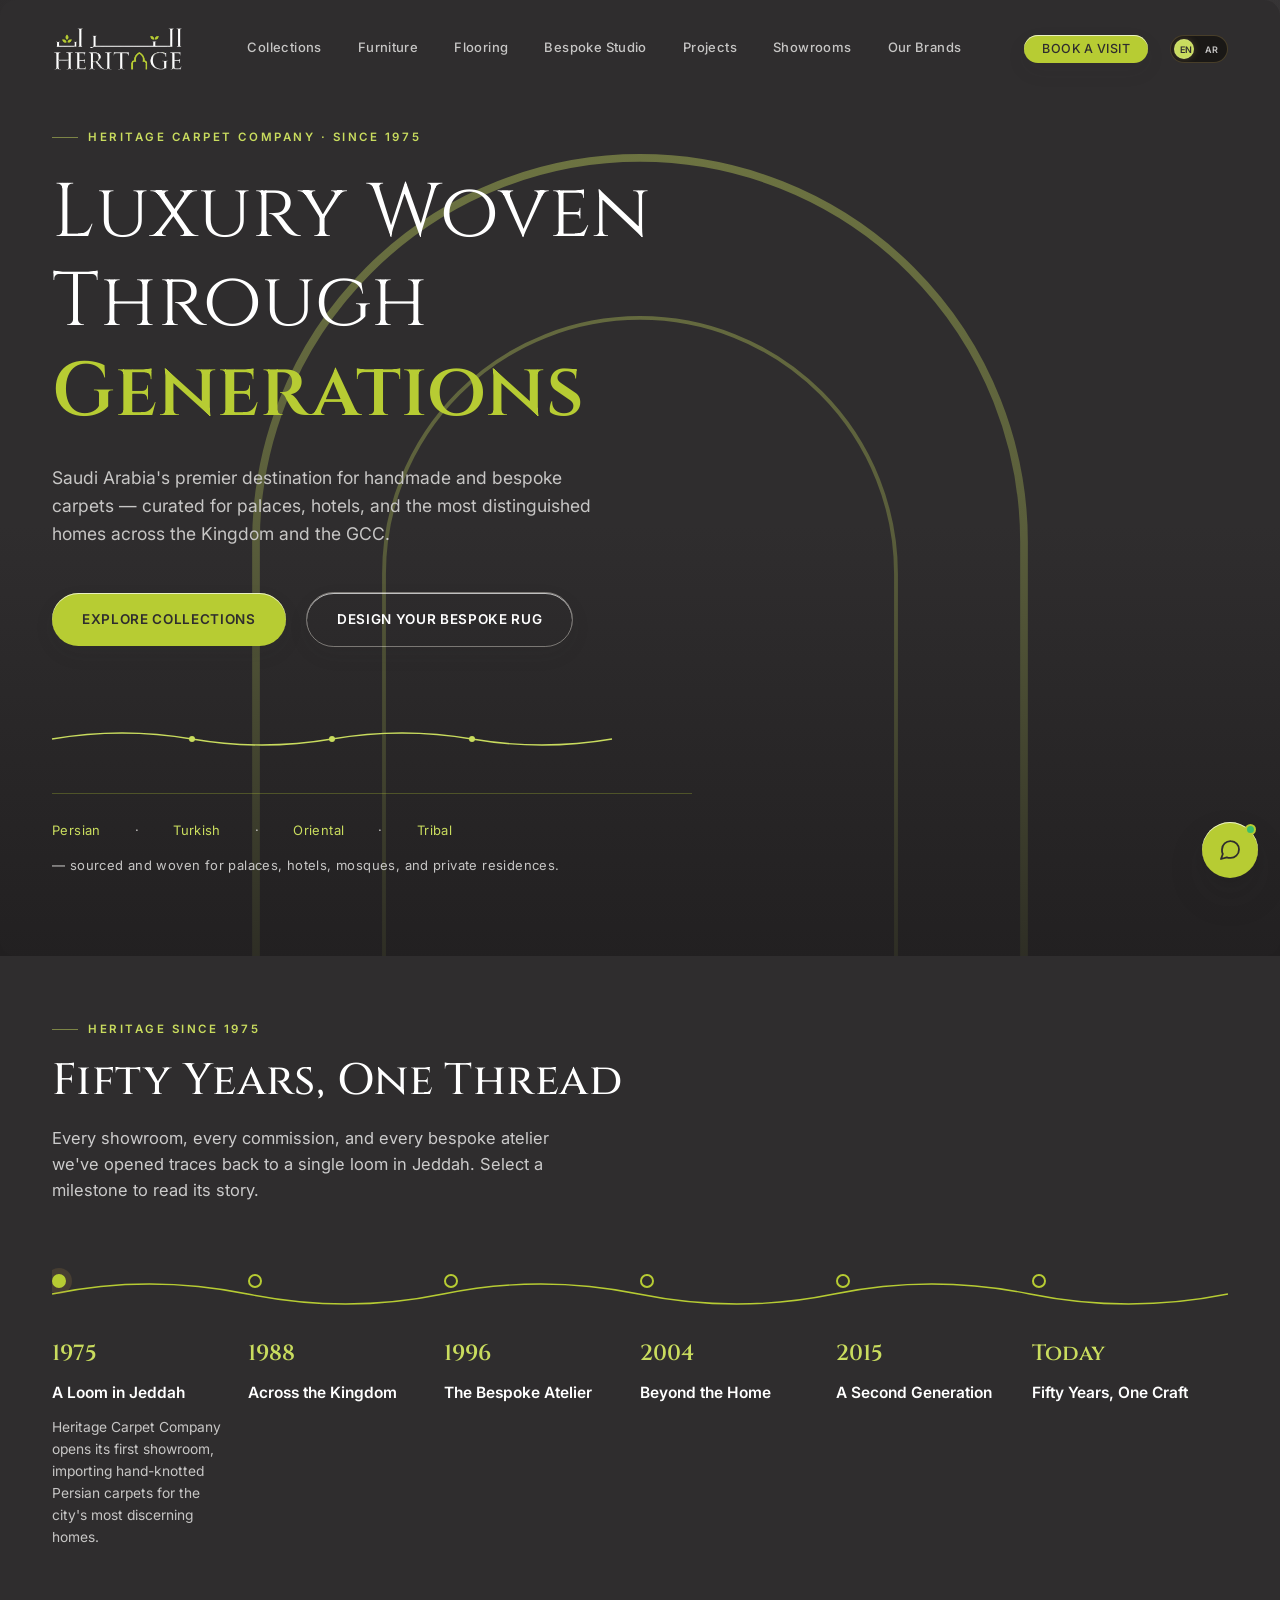
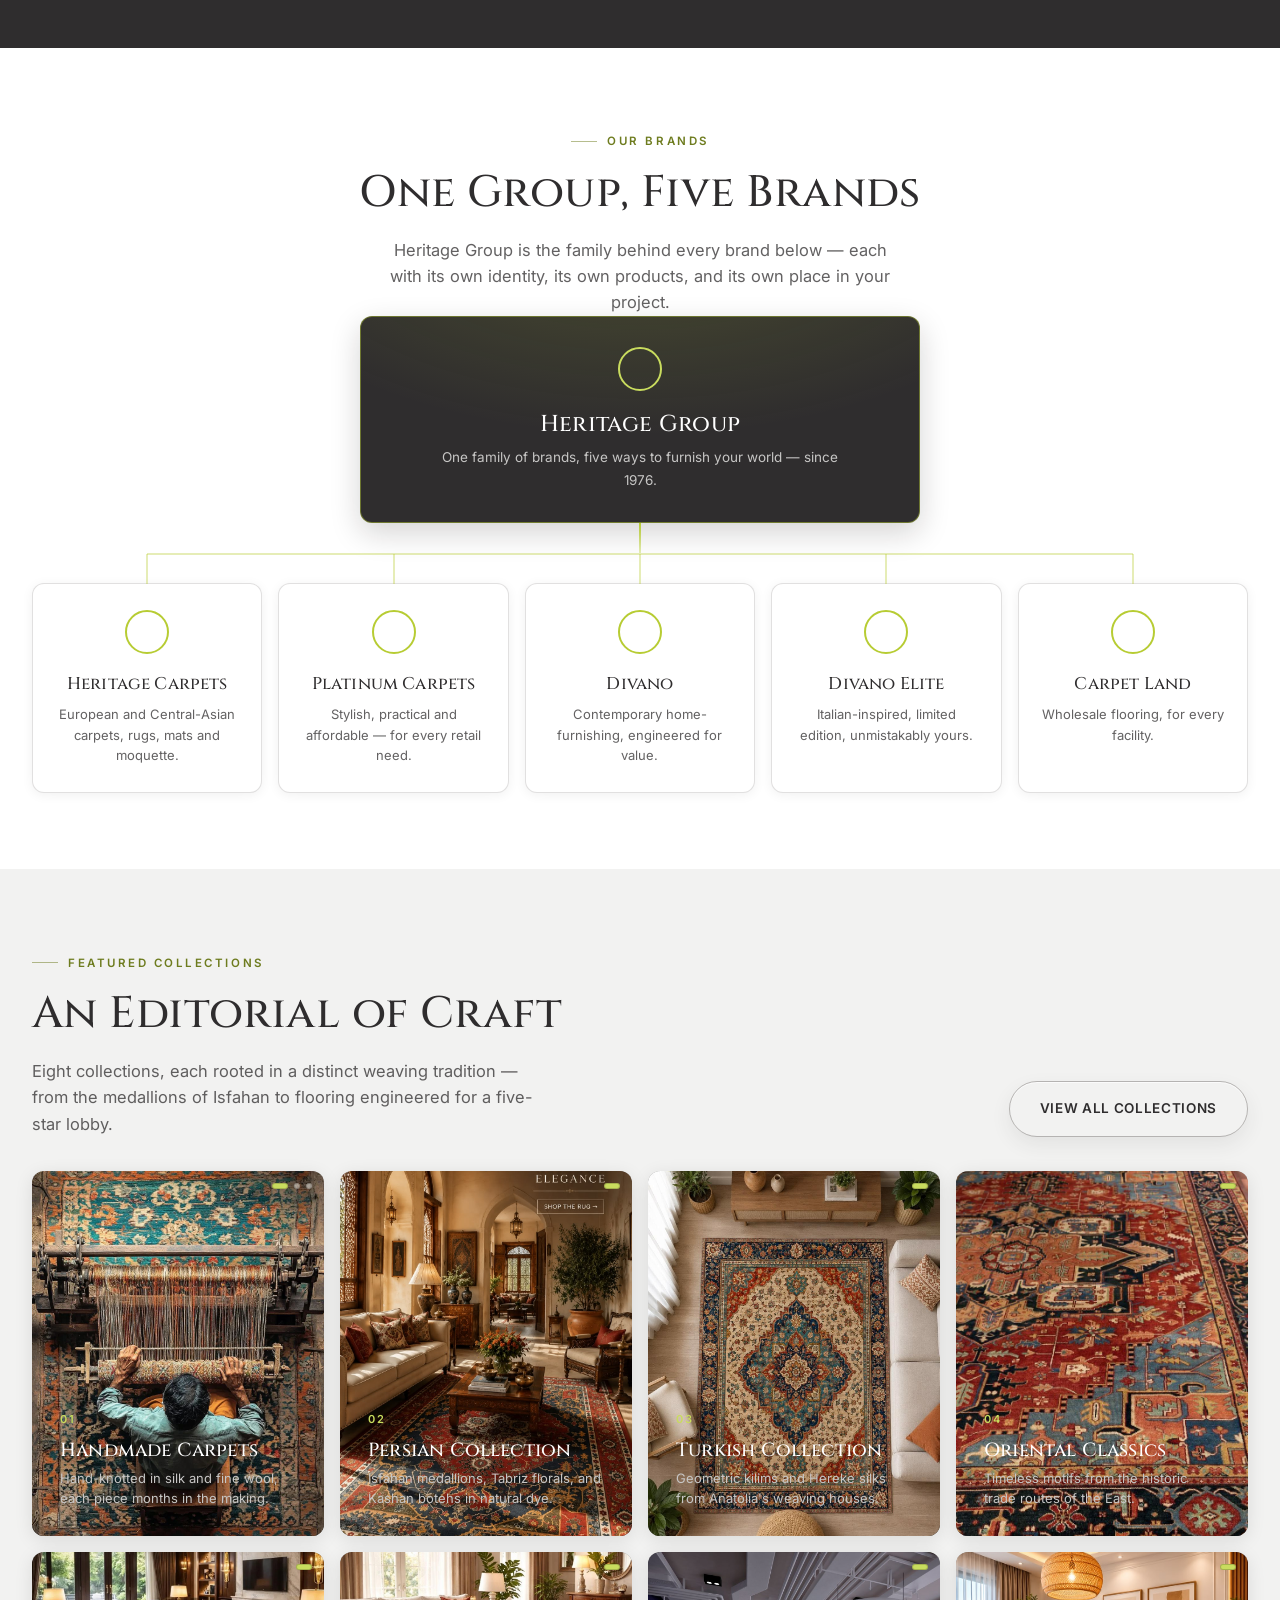
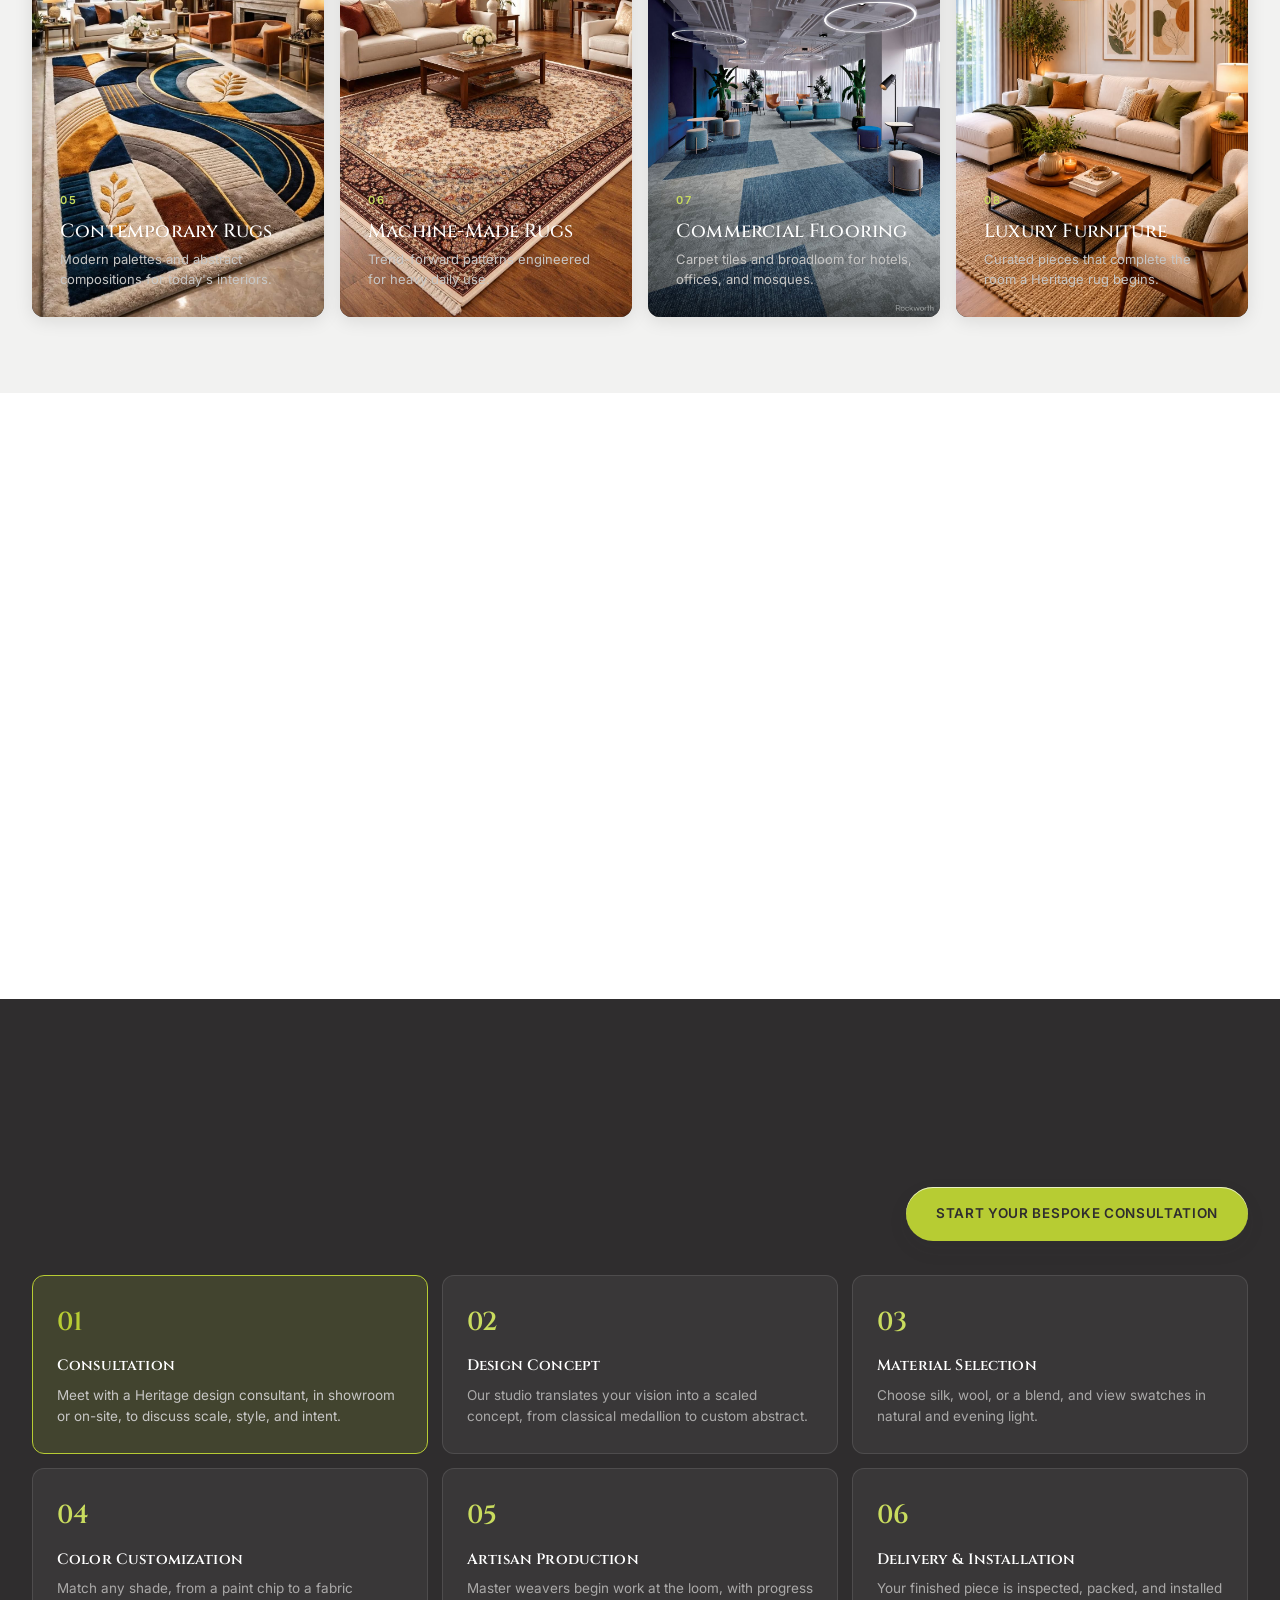
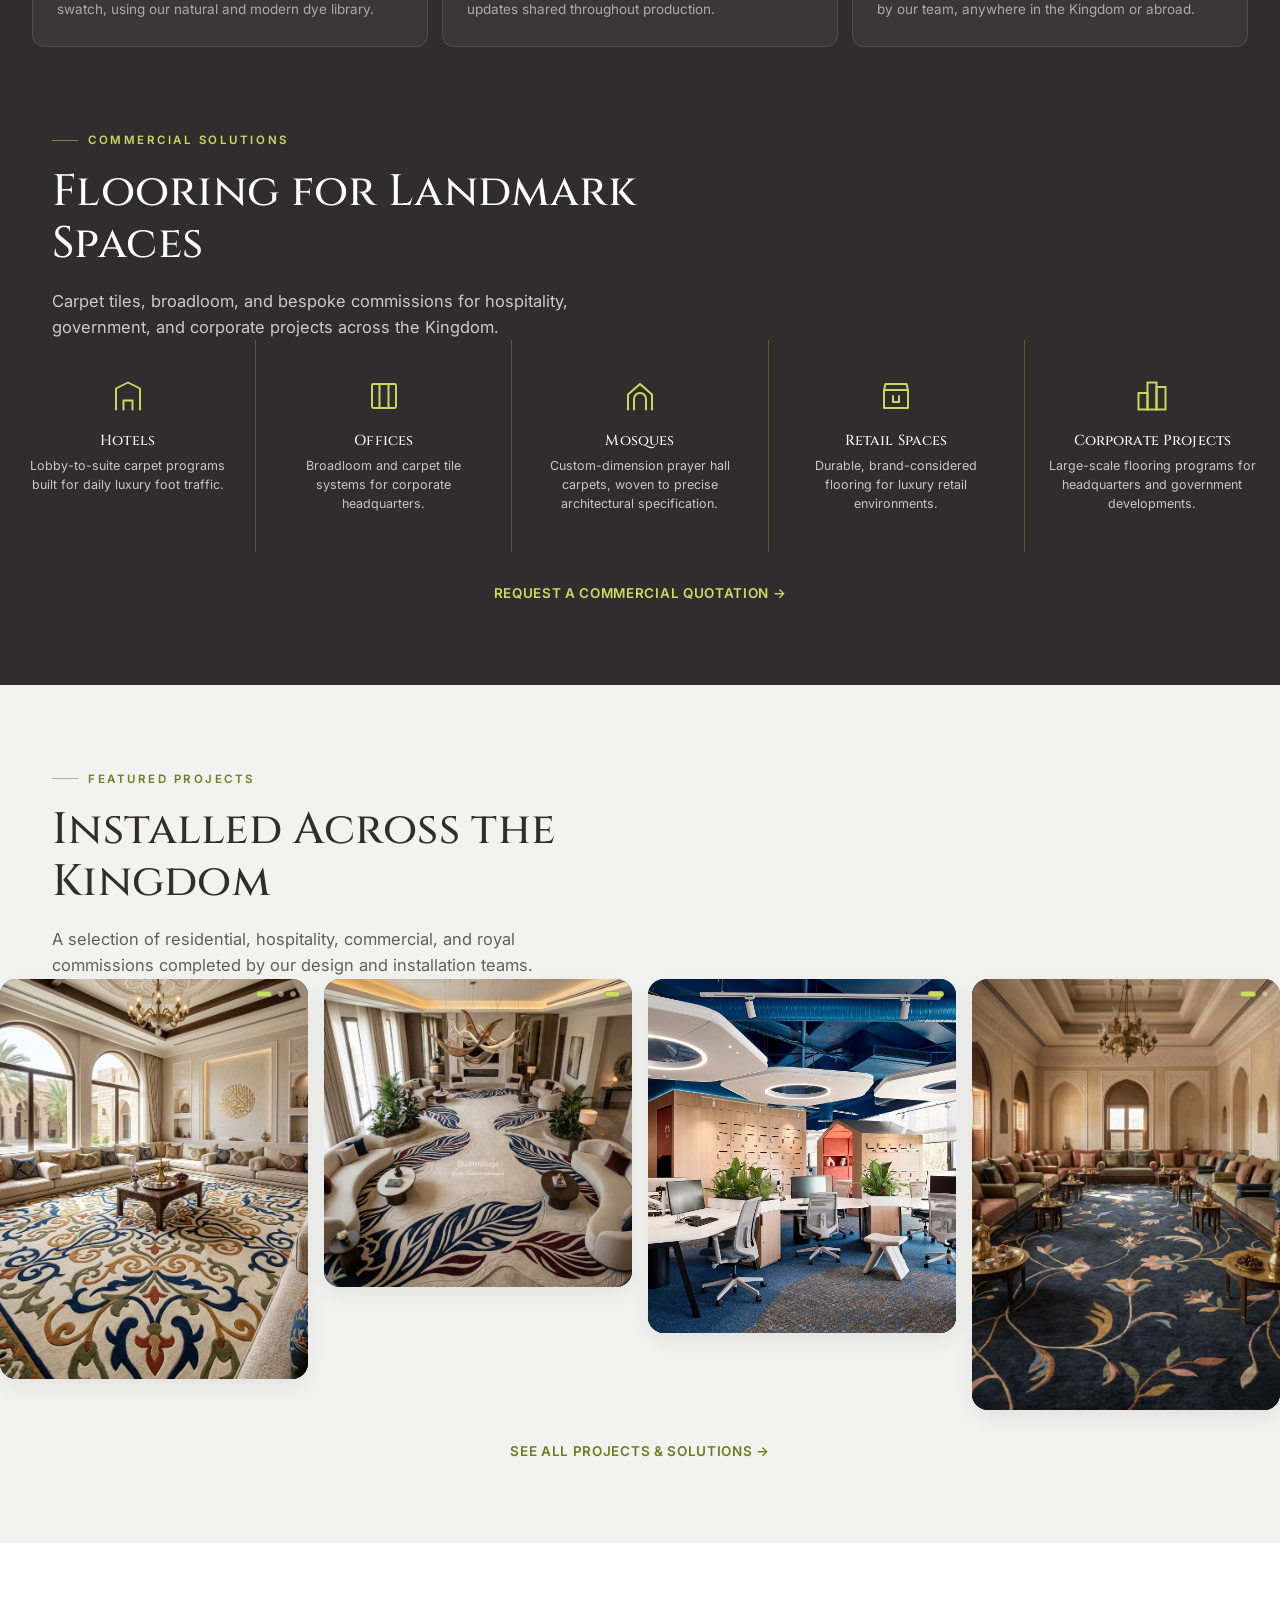
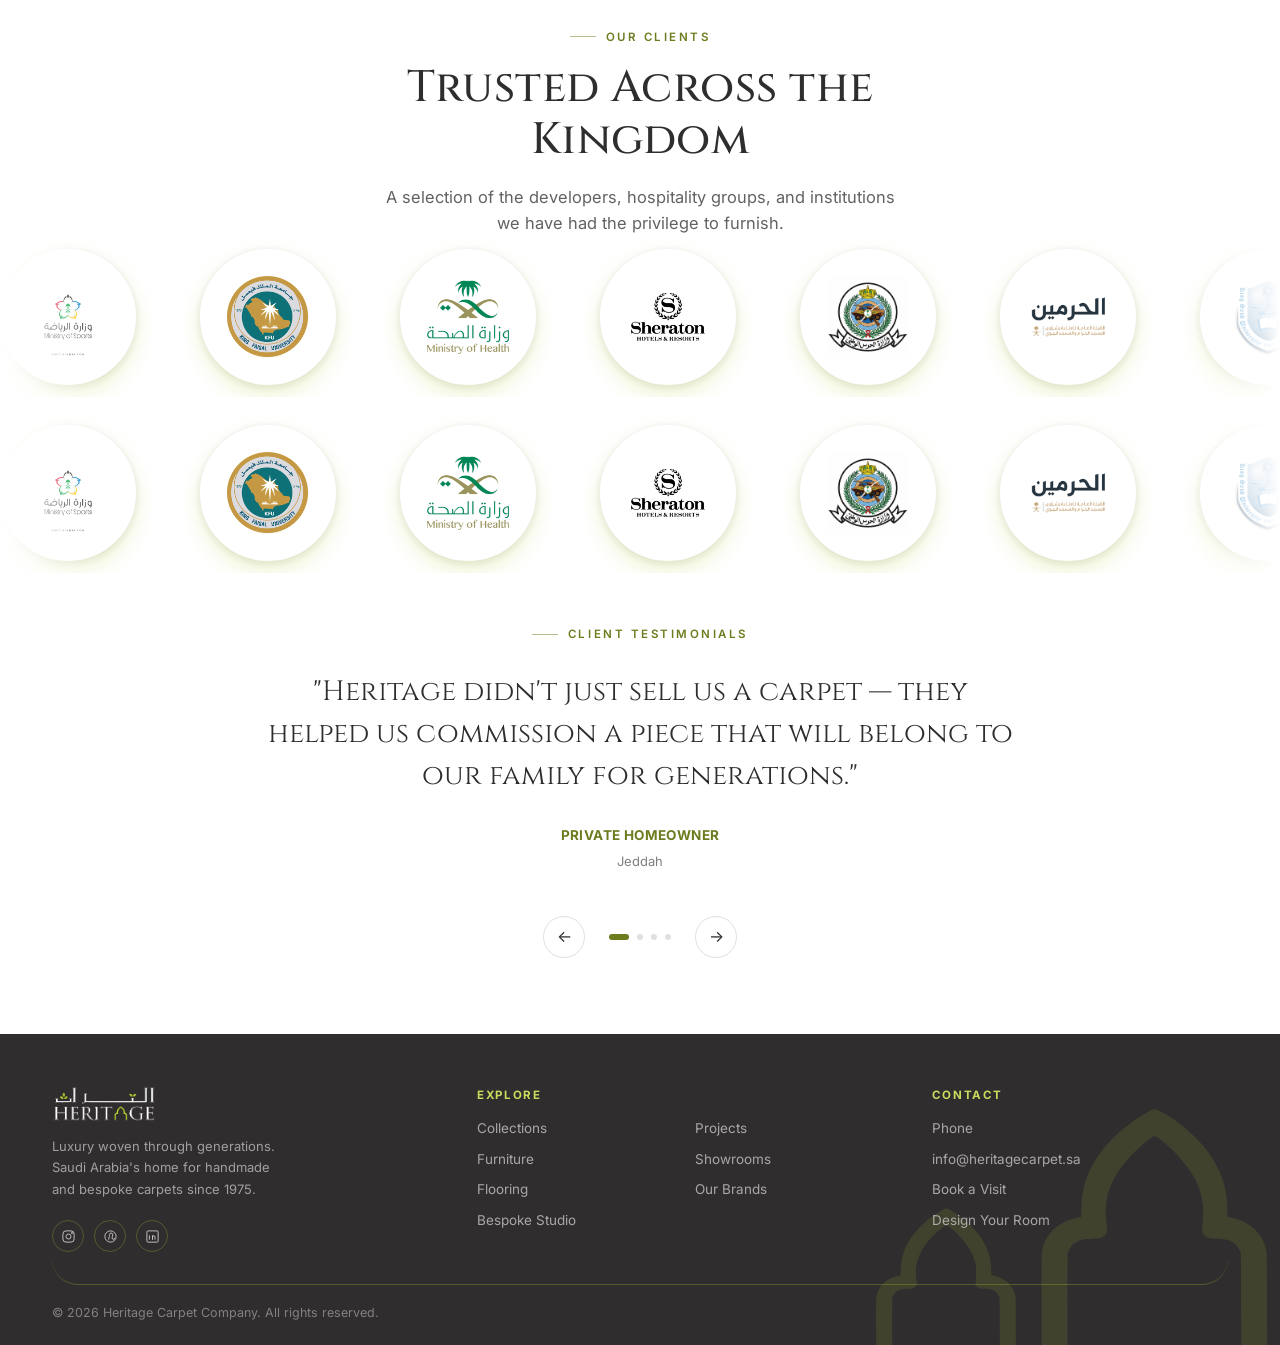
==== commit 17af4eac: "Add files via upload" ====
--- a/index.html
+++ b/index.html
@@ -162,7 +162,7 @@
         <h2>An Editorial of Craft</h2>
         <p>Eight collections, each rooted in a distinct weaving tradition — from the medallions of Isfahan to flooring engineered for a five-star lobby.</p>
       </div>
-      <a href="collections.html" class="btn btn-outline home-head-cta">View All Collections</a>
+      <a href="collections.html" class="btn btn-outline dark home-head-cta">View All Collections</a>
     </div>
     <div class="collections-grid reveal" data-role="collections-grid"></div>
   </div>
@@ -483,7 +483,7 @@
         <h2>معرض من الحِرفية</h2>
         <p>ثماني مجموعات، لكل منها جذور في تقليد نسج مختلف — من ميداليات أصفهان إلى أرضيات مصممة لبهو فندق خمس نجوم.</p>
       </div>
-      <a href="collections.html" class="btn btn-outline home-head-cta">عرض كل المجموعات</a>
+      <a href="collections.html" class="btn btn-outline dark home-head-cta">عرض كل المجموعات</a>
     </div>
     <div class="collections-grid reveal" data-role="collections-grid"></div>
   </div>
--- a/css/style.css
+++ b/css/style.css
@@ -514,39 +514,6 @@
   .has-arch-pattern::before{background-size:auto 58%;}
 }
 
-/* ============ SCROLL BUTTON (down / back to top) ============
-   One button that flips direction: arrow down while you are in the top half of
-   the page, arrow up once past halfway. Injected by script.js, so no page markup
-   needs to change. Sits directly above the WhatsApp button and uses the same
-   inset-inline-end so it mirrors correctly in Arabic. */
-.scroll-fab{
-  position:fixed;
-  inset-inline-end:22px;
-  bottom:82px;                /* clears the 48px WhatsApp button + its 22px offset */
-  z-index:1290;
-  width:46px;height:46px;
-  border-radius:50%;
-  background:var(--ink);
-  color:var(--brass-light);
-  border:1px solid var(--line-dark);
-  display:flex;align-items:center;justify-content:center;
-  box-shadow:0 6px 18px rgba(20,15,10,0.28);
-  opacity:0;visibility:hidden;transform:translateY(8px);
-  transition:opacity .3s var(--ease),transform .3s var(--ease),visibility .3s,background .3s,color .3s;
-}
-.scroll-fab.is-ready{opacity:1;visibility:visible;transform:translateY(0);}
-.scroll-fab:hover{background:var(--brass);color:var(--ink);border-color:var(--brass);}
-.scroll-fab:focus-visible{outline:2px solid var(--brass-light);outline-offset:3px;}
-.scroll-fab svg{width:20px;height:20px;stroke:currentColor;fill:none;stroke-width:2;
-  stroke-linecap:round;stroke-linejoin:round;transition:transform .35s var(--ease);}
-.scroll-fab.is-up svg{transform:rotate(180deg);}
-@media (max-width:768px){
-  .scroll-fab{inset-inline-end:16px;bottom:70px;width:42px;height:42px;}
-  .scroll-fab svg{width:18px;height:18px;}
-}
-@media (prefers-reduced-motion: reduce){
-  .scroll-fab,.scroll-fab svg{transition:none;}
-}
 
 /* ============ PROJECTS PAGE ============ */
 .pv-video{position:relative;width:100%;aspect-ratio:16/7;background:var(--ink);overflow:hidden;}
@@ -1741,3 +1708,279 @@
 /* the hero already fills the viewport — the first section under it does not
    need a full measure of padding on top as well */
 body[data-page="home"] .hero + .section{padding-top:56px;}
+
+/* ============ HERITAGE ASSISTANT (chat widget) ============
+   Sits where the WhatsApp float used to; WhatsApp is now reached from inside
+   the panel, carrying the conversation with it. */
+.hc-chat{position:fixed;inset-inline-end:22px;bottom:22px;z-index:1100;
+  display:flex;flex-direction:column;align-items:flex-end;gap:12px;}
+.hc-bubble{position:relative;width:56px;height:56px;border-radius:50%;
+  background:var(--brass);color:var(--ink);display:flex;align-items:center;justify-content:center;
+  box-shadow:0 8px 24px rgba(20,18,14,0.28);transition:.3s var(--ease);order:2;}
+.hc-bubble:hover{transform:translateY(-3px);box-shadow:0 14px 32px rgba(20,18,14,0.34);}
+.hc-bubble-dot{position:absolute;top:2px;inset-inline-end:2px;width:11px;height:11px;
+  border-radius:50%;background:#3BBF6B;border:2px solid var(--brass);}
+.hc-chat.is-open .hc-bubble-dot{display:none;}
+
+/* Height budget: 90px is consumed below the panel (bubble 56 + gap 12 +
+   bottom offset 22) and the fixed nav occupies ~76px at the top, so the
+   panel can never exceed 100vh - 182px without running under the header.
+   The nav is z-index:1000 and would slice across it. */
+.hc-panel{order:1;width:min(370px,calc(100vw - 32px));max-height:min(560px,calc(100vh - 182px));
+  display:flex;flex-direction:column;background:var(--parchment-2);
+  border:1px solid var(--line-light);border-radius:16px;overflow:hidden;
+  box-shadow:0 24px 60px rgba(20,18,14,0.28);}
+.hc-panel[hidden]{display:none;}
+
+.hc-head{display:flex;align-items:center;justify-content:space-between;gap:12px;
+  padding:16px 18px;background:var(--ink);color:var(--cream-text);}
+.hc-head-text{display:flex;flex-direction:column;line-height:1.3;}
+.hc-head-text strong{font-family:var(--font-display);font-size:16px;}
+.hc-head-text span{font-size:11.5px;opacity:0.65;margin-top:2px;}
+.hc-close{color:var(--cream-text);opacity:0.7;font-size:15px;padding:4px;transition:.2s;}
+.hc-close:hover{opacity:1;}
+
+.hc-log{flex:1 1 auto;overflow-y:auto;padding:18px;display:flex;flex-direction:column;gap:12px;}
+.hc-msg{display:flex;}
+.hc-msg-bot{justify-content:flex-start;}
+.hc-msg-user{justify-content:flex-end;}
+.hc-bubble-msg{max-width:84%;padding:11px 14px;border-radius:14px;font-size:13.5px;line-height:1.65;}
+.hc-msg-bot .hc-bubble-msg{background:var(--parchment);border:1px solid var(--line-light);
+  border-start-start-radius:4px;}
+.hc-msg-user .hc-bubble-msg{background:var(--ink);color:var(--cream-text);border-start-end-radius:4px;}
+.hc-bubble-msg a{color:var(--madder);font-weight:600;text-decoration:underline;text-underline-offset:2px;}
+.hc-msg-user .hc-bubble-msg a{color:var(--brass-light);}
+.hc-bubble-msg b{font-weight:700;}
+
+.hc-typing{display:flex;gap:4px;align-items:center;padding:14px;}
+.hc-typing span{width:6px;height:6px;border-radius:50%;background:var(--ink-text);opacity:0.35;
+  animation:hcTyping 1.1s infinite;}
+.hc-typing span:nth-child(2){animation-delay:.15s;}
+.hc-typing span:nth-child(3){animation-delay:.3s;}
+@keyframes hcTyping{0%,60%,100%{transform:translateY(0);opacity:0.3;}30%{transform:translateY(-4px);opacity:0.8;}}
+
+.hc-chips{display:flex;flex-wrap:wrap;gap:6px;padding:0 14px 12px;}
+.hc-chip{font-size:11.5px;font-weight:600;padding:7px 12px;border-radius:var(--radius-pill);
+  border:1px solid var(--line-light);background:transparent;color:var(--ink-text);transition:.25s;}
+.hc-chip:hover{border-color:var(--brass);background:var(--parchment);}
+.hc-chip-human{border-color:rgba(59,191,107,0.5);color:#2E8B57;}
+
+.hc-form{display:flex;gap:8px;padding:12px 14px;border-top:1px solid var(--line-light);}
+.hc-input{flex:1 1 auto;min-width:0;border:1px solid var(--line-light);border-radius:var(--radius-pill);
+  padding:11px 16px;font-size:13.5px;font-family:inherit;color:var(--ink-text);background:var(--parchment);}
+.hc-input:focus{outline:none;border-color:var(--brass);}
+.hc-send{flex:0 0 auto;width:40px;height:40px;border-radius:50%;background:var(--brass);color:var(--ink);
+  display:flex;align-items:center;justify-content:center;transition:.25s;}
+.hc-send:hover{transform:scale(1.05);}
+[dir="rtl"] .hc-send svg{transform:scaleX(-1);}
+
+.hc-human{display:flex;align-items:center;justify-content:center;gap:8px;
+  padding:12px;background:#25D366;color:#fff;font-size:13px;font-weight:600;transition:.25s;}
+.hc-human:hover{background:#1FB457;}
+.hc-disclaimer{font-size:10.5px;text-align:center;opacity:0.55;padding:8px 14px 10px;line-height:1.5;}
+
+@media (max-width:520px){
+  .hc-chat{inset-inline-end:14px;bottom:14px;}
+  /* phone: bubble 52 + gap 12 + bottom 14 = 78 below, nav ~70 above */
+  .hc-panel{max-height:calc(100vh - 160px);}
+  .hc-bubble{width:52px;height:52px;}
+}
+/* very short windows (a laptop with devtools open, landscape phone): keep the
+   panel usable rather than letting it collapse to a sliver */
+@media (max-height:620px){
+  .hc-panel{max-height:calc(100vh - 150px);}
+  .hc-log{padding:12px 14px;}
+  .hc-disclaimer{display:none;}
+}
+
+/* ============ PHONE VALIDATION FEEDBACK ============ */
+.phone-hint{margin-top:6px;font-size:11.5px;line-height:1.5;color:#B4462F;}
+.phone-hint[hidden]{display:none;}
+.field-input.phone-number.is-invalid{border-color:#B4462F;}
+.field-input.phone-number.is-invalid:focus{outline-color:#B4462F;}
+
+/* ======================================================================
+   CLAYMORPHISM LAYER
+   ----------------------------------------------------------------------
+   A depth system layered on top of the existing stylesheet. It deliberately
+   declares NO new colours: every shadow is built from --ink (the brand's own
+   deep grey) at low alpha, every highlight from white, and every accent
+   reuses --brass / --madder. Change a brand colour above and this layer
+   follows automatically.
+
+   Shadow recipe — the thing that separates clay from a generic drop shadow:
+     1. a wide, soft ambient shadow for the lift
+     2. a tighter, darker contact shadow so the object looks attached
+     3. an inset white highlight on the top edge, as if lit from above
+   Recessed surfaces (inputs) invert 1 and 2 inward and drop the highlight to
+   the bottom edge, which is what makes a field read as carved in rather than
+   raised out.
+   ====================================================================== */
+:root{
+  --clay-radius:16px;
+  --clay-radius-lg:26px;
+  --clay-radius-sm:12px;
+
+  /* --ink is 47,45,46 — kept literal here because rgba() cannot take a hex var */
+  --clay-shadow:
+    0 18px 40px rgba(47,45,46,0.10),
+    0 6px 14px rgba(47,45,46,0.07),
+    inset 0 1px 0 rgba(255,255,255,0.75);
+  --clay-shadow-hover:
+    0 26px 54px rgba(47,45,46,0.15),
+    0 10px 20px rgba(47,45,46,0.09),
+    inset 0 1px 0 rgba(255,255,255,0.85);
+  --clay-shadow-sm:
+    0 8px 20px rgba(47,45,46,0.08),
+    inset 0 1px 0 rgba(255,255,255,0.7);
+  --clay-shadow-inset:
+    inset 0 2px 5px rgba(47,45,46,0.09),
+    inset 0 -1px 0 rgba(255,255,255,0.85);
+  --clay-shadow-pressed:
+    inset 0 3px 7px rgba(47,45,46,0.16);
+
+  /* on dark surfaces the same recipe needs a darker ambient and a fainter
+     highlight, or the edge looks like a white outline rather than light */
+  --clay-shadow-dark:
+    0 18px 40px rgba(16,14,15,0.30),
+    0 6px 14px rgba(16,14,15,0.22),
+    inset 0 1px 0 rgba(255,255,255,0.10);
+  --clay-shadow-dark-hover:
+    0 26px 54px rgba(16,14,15,0.38),
+    0 10px 20px rgba(16,14,15,0.26),
+    inset 0 1px 0 rgba(255,255,255,0.16);
+
+  --clay-highlight:inset 0 1px 0 rgba(255,255,255,0.75);
+  --clay-transition:.32s cubic-bezier(.22,.61,.36,1);
+  --clay-lift:-4px;
+}
+
+/* ---------------- reusable components ---------------- */
+.clay-card,.clay-panel{
+  border-radius:var(--clay-radius-lg);
+  box-shadow:var(--clay-shadow);
+  transition:transform var(--clay-transition), box-shadow var(--clay-transition);
+}
+.clay-card:hover{transform:translateY(var(--clay-lift));box-shadow:var(--clay-shadow-hover);}
+.clay-section{border-radius:var(--clay-radius-lg);}
+.clay-badge{border-radius:var(--radius-pill);box-shadow:var(--clay-shadow-sm);}
+.clay-button{border-radius:var(--radius-pill);box-shadow:var(--clay-shadow-sm);
+  transition:transform var(--clay-transition), box-shadow var(--clay-transition);}
+.clay-button:hover{transform:translateY(-2px);box-shadow:var(--clay-shadow);}
+.clay-button:active{transform:translateY(0);box-shadow:var(--clay-shadow-pressed);}
+.clay-input{border-radius:var(--clay-radius-sm);box-shadow:var(--clay-shadow-inset);}
+.clay-nav{border-radius:var(--radius-pill);box-shadow:var(--clay-shadow);}
+
+/* ---------------- buttons ----------------
+   Colour untouched: only elevation, and a genuine pressed state on :active
+   which the site did not have before. */
+.btn{box-shadow:var(--clay-shadow-sm);
+  transition:transform var(--clay-transition), box-shadow var(--clay-transition), background .35s var(--ease), color .35s var(--ease), border-color .35s var(--ease);}
+.btn:hover{transform:translateY(-2px);box-shadow:var(--clay-shadow);}
+.btn:active{transform:translateY(0);box-shadow:var(--clay-shadow-pressed);}
+.btn.is-disabled,.btn[disabled],button[disabled]{box-shadow:none;transform:none;}
+.btn-text{box-shadow:none;}
+.btn-text:hover{transform:none;box-shadow:none;}
+
+/* ---------------- navigation ----------------
+   A floating rounded bar once scrolled, flush while at the top so the hero
+   still runs edge to edge. */
+/* the scroll state class is `solid`, applied in script.js at 40px */
+.nav.solid,.nav.static-solid{
+  box-shadow:0 1px 0 var(--line-dark), 0 14px 34px rgba(16,14,15,0.28);
+}
+
+/* ---------------- cards ---------------- */
+.product-card,.collection-card,.loc-card,.brand-child,.brand-parent,
+.bs-feature,.option-card,.cp-feature,.stack-card,.testi-card,
+.showroom-brand-card,.commercial-card,.map-card,.project-item{
+  transition:transform var(--clay-transition), box-shadow var(--clay-transition), border-color var(--clay-transition);
+}
+.product-card,.collection-card,.loc-card,.option-card,.testi-card,.map-card{
+  border-radius:var(--clay-radius);
+  box-shadow:var(--clay-shadow);
+}
+.product-card:hover,.collection-card:hover,.loc-card:hover,.map-card:hover{
+  transform:translateY(var(--clay-lift));
+  box-shadow:var(--clay-shadow-hover);
+}
+.project-item{border-radius:var(--clay-radius);box-shadow:var(--clay-shadow-sm);}
+.project-item:hover{box-shadow:var(--clay-shadow-hover);}
+
+/* dark-surface cards take the dark recipe so the highlight reads as light,
+   not as a white border */
+.loc-card,.stack-card,.bs-feature,.brand-parent{
+  box-shadow:var(--clay-shadow-dark);
+}
+.loc-card:hover,.bs-feature:hover,.brand-parent:hover{
+  box-shadow:var(--clay-shadow-dark-hover);
+}
+
+/* ---------------- media containers ---------------- */
+.hero-photo,.pv-video,.bs-media .motif,.solution-media .motif,
+.stack-card-media,.cp-block-media .motif,.pdp-gallery,.room-canvas-wrap{
+  border-radius:var(--clay-radius);
+}
+.pv-gallery,.pv-gallery-track{border-radius:var(--clay-radius-lg);}
+
+/* ---------------- forms: recessed, not raised ---------------- */
+.field-input,.sort-select,.phone-code,.phone-number,
+.notes-field textarea,.room-field select,.hc-input,.r3d-search{
+  border-radius:var(--clay-radius-sm);
+  box-shadow:var(--clay-shadow-inset);
+  transition:box-shadow var(--clay-transition), border-color .25s var(--ease);
+}
+.field-input:focus,.sort-select:focus,.notes-field textarea:focus,.hc-input:focus{
+  box-shadow:var(--clay-shadow-inset), 0 0 0 3px rgba(183,204,51,0.22);
+  outline:none;
+}
+/* the phone field is one control split in two — keep its joined edges square */
+.phone-field .phone-code{border-start-end-radius:0;border-end-end-radius:0;}
+.phone-field .phone-number{border-start-start-radius:0;border-end-start-radius:0;}
+
+/* ---------------- tabs & chips ---------------- */
+.brand-tab-btn,.loc-brand-btn,.cat-pill,.book-brand-btn,.filter-btn,.r3d-tab{
+  box-shadow:var(--clay-shadow-sm);
+  transition:transform var(--clay-transition), box-shadow var(--clay-transition), background .3s var(--ease), border-color .3s var(--ease), color .3s var(--ease);
+}
+.brand-tab-btn:hover,.loc-brand-btn:hover,.cat-pill:hover,.book-brand-btn:hover,.filter-btn:hover{
+  transform:translateY(-2px);box-shadow:var(--clay-shadow);
+}
+/* active tabs keep their existing colours — the accent stays on the border,
+   as the rest of the site already does */
+.brand-tab-btn.active,.loc-brand-btn.active,.cat-pill.active,.book-brand-btn.active{
+  box-shadow:var(--clay-shadow-dark);
+}
+.style-chip,.chip,.date-chip,.slot-chip,.hc-chip{
+  box-shadow:var(--clay-shadow-sm);
+  transition:transform var(--clay-transition), box-shadow var(--clay-transition), background .25s var(--ease), border-color .25s var(--ease);
+}
+.date-chip:hover,.slot-chip:hover,.style-chip:hover{transform:translateY(-2px);}
+.date-chip.selected,.slot-chip.selected{box-shadow:var(--clay-shadow-pressed);}
+
+/* ---------------- floating widgets ---------------- */
+.hc-panel{border-radius:var(--clay-radius-lg);box-shadow:var(--clay-shadow-dark-hover);}
+.hc-bubble{box-shadow:var(--clay-shadow);}
+.hc-bubble:hover{box-shadow:var(--clay-shadow-hover);}
+.hc-bubble-msg{box-shadow:var(--clay-shadow-sm);}
+.clients-marquee{border-radius:var(--clay-radius-lg);}
+
+/* ---------------- footer ---------------- */
+footer .footer-top{border-radius:var(--clay-radius-lg);}
+
+/* ---------------- motion ---------------- */
+@media (prefers-reduced-motion: reduce){
+  .btn,.btn:hover,.btn:active,
+  .product-card,.collection-card,.loc-card,.map-card,.project-item,
+  .brand-tab-btn,.loc-brand-btn,.cat-pill,.book-brand-btn,.filter-btn,
+  .date-chip,.slot-chip,.style-chip,.hc-bubble{
+    transition:none;transform:none;
+  }
+}
+
+/* ---------------- responsive ----------------
+   Large radii look right on a wide card and wrong on a narrow one, so they
+   step down rather than staying fixed. */
+@media (max-width:640px){
+  :root{--clay-radius-lg:20px;--clay-radius:14px;--clay-radius-sm:10px;--clay-lift:-3px;}
+}
